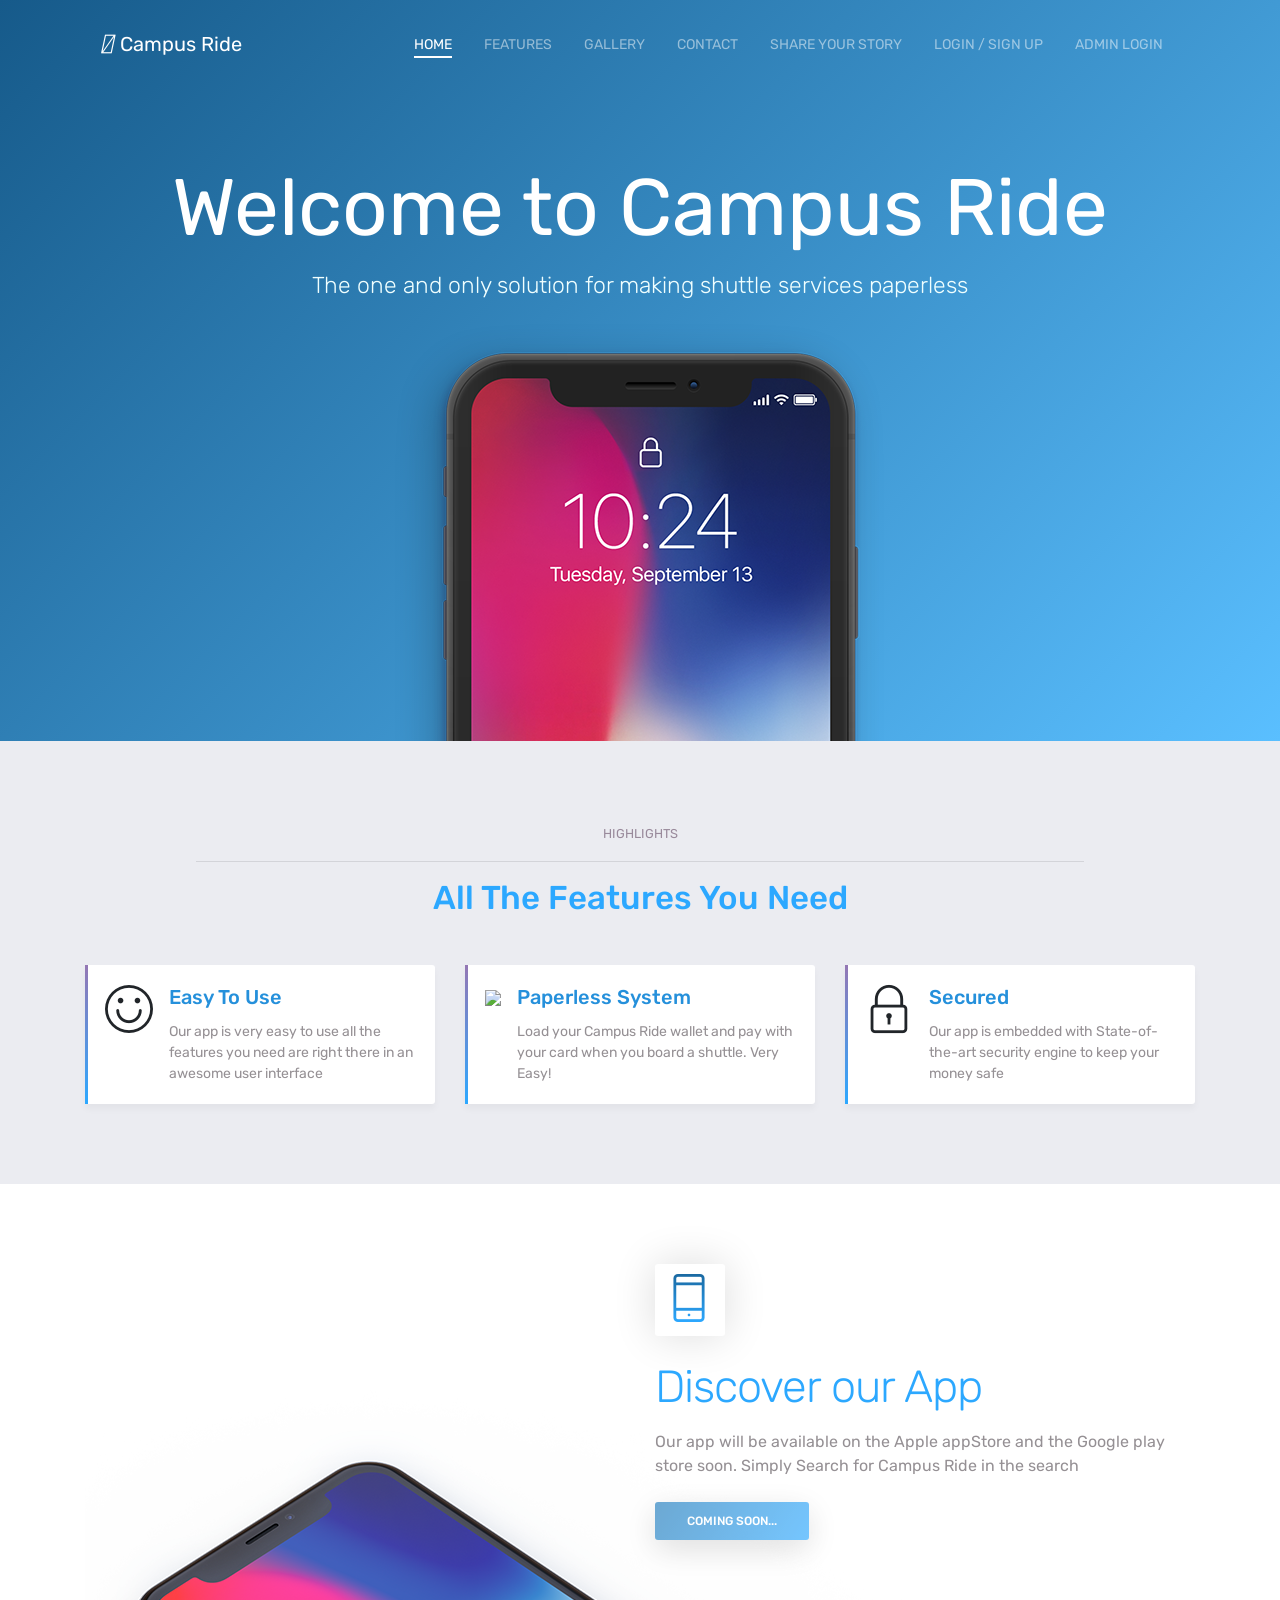
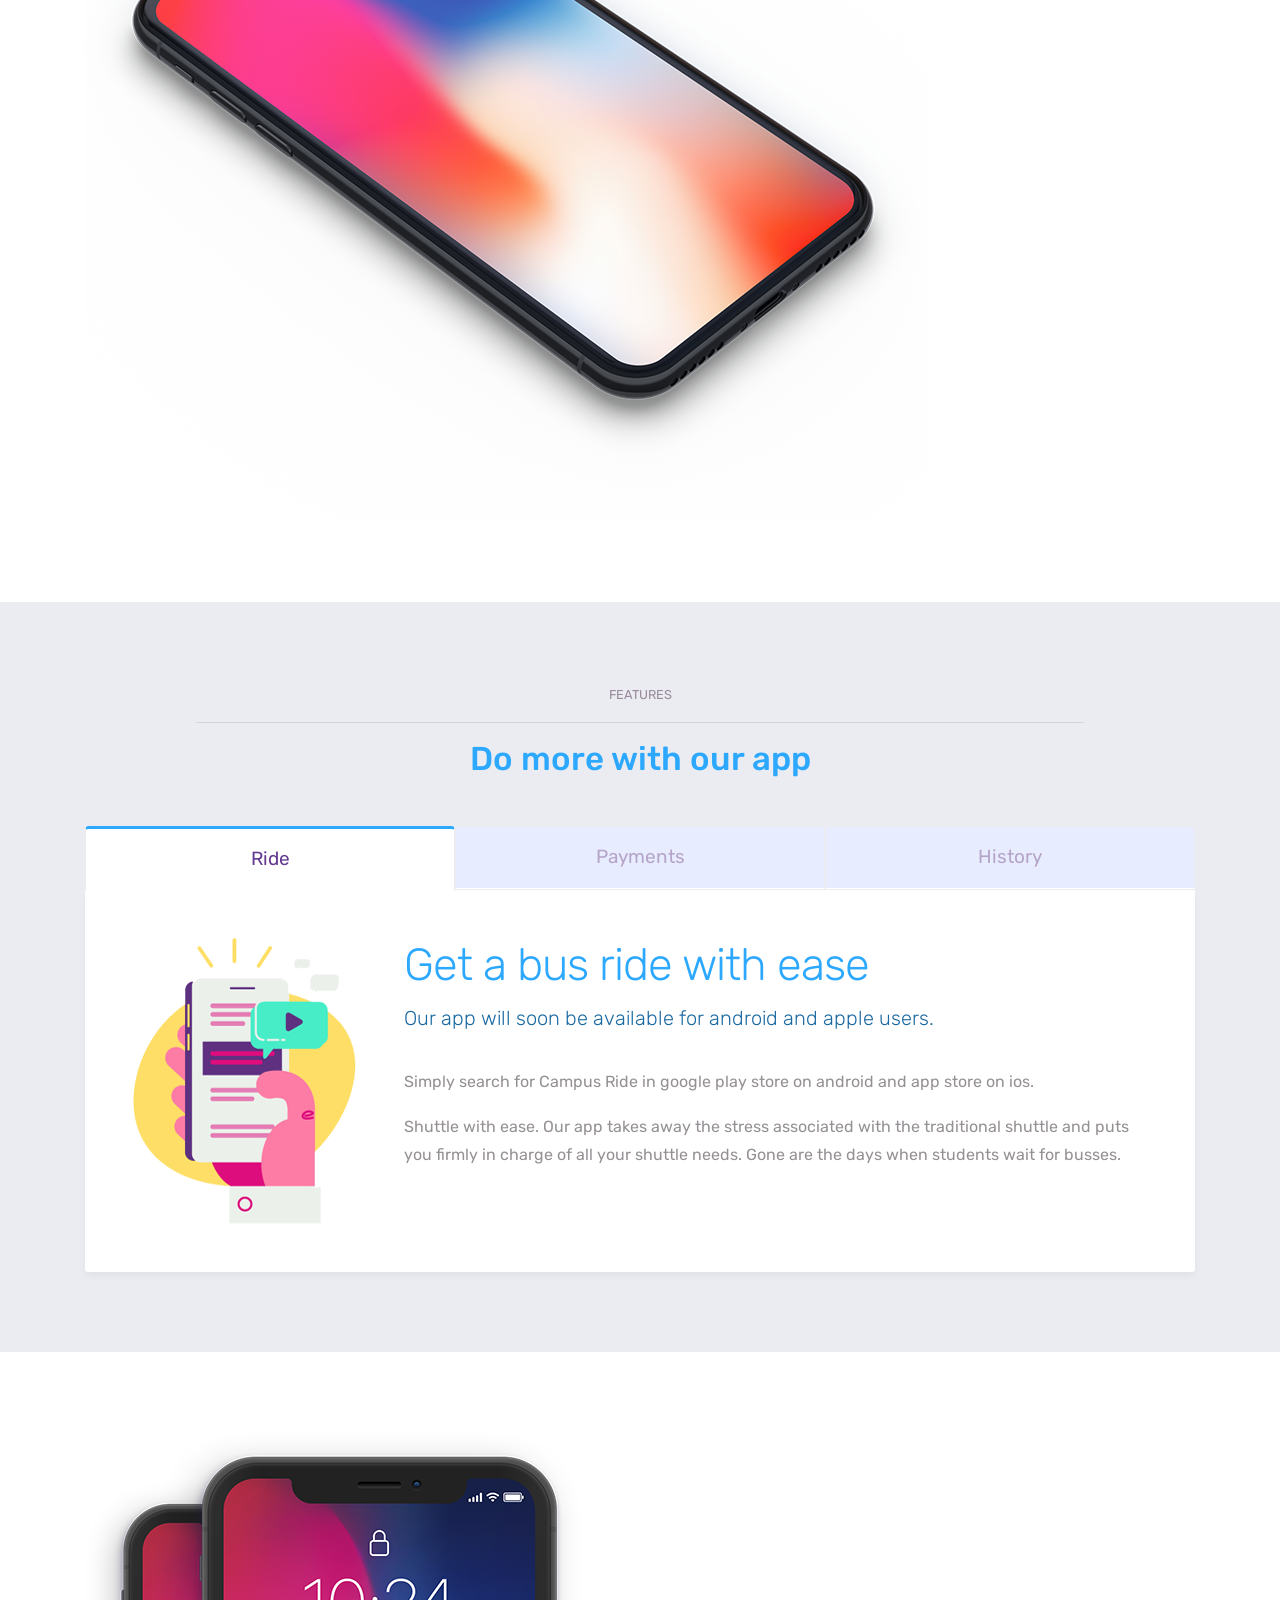
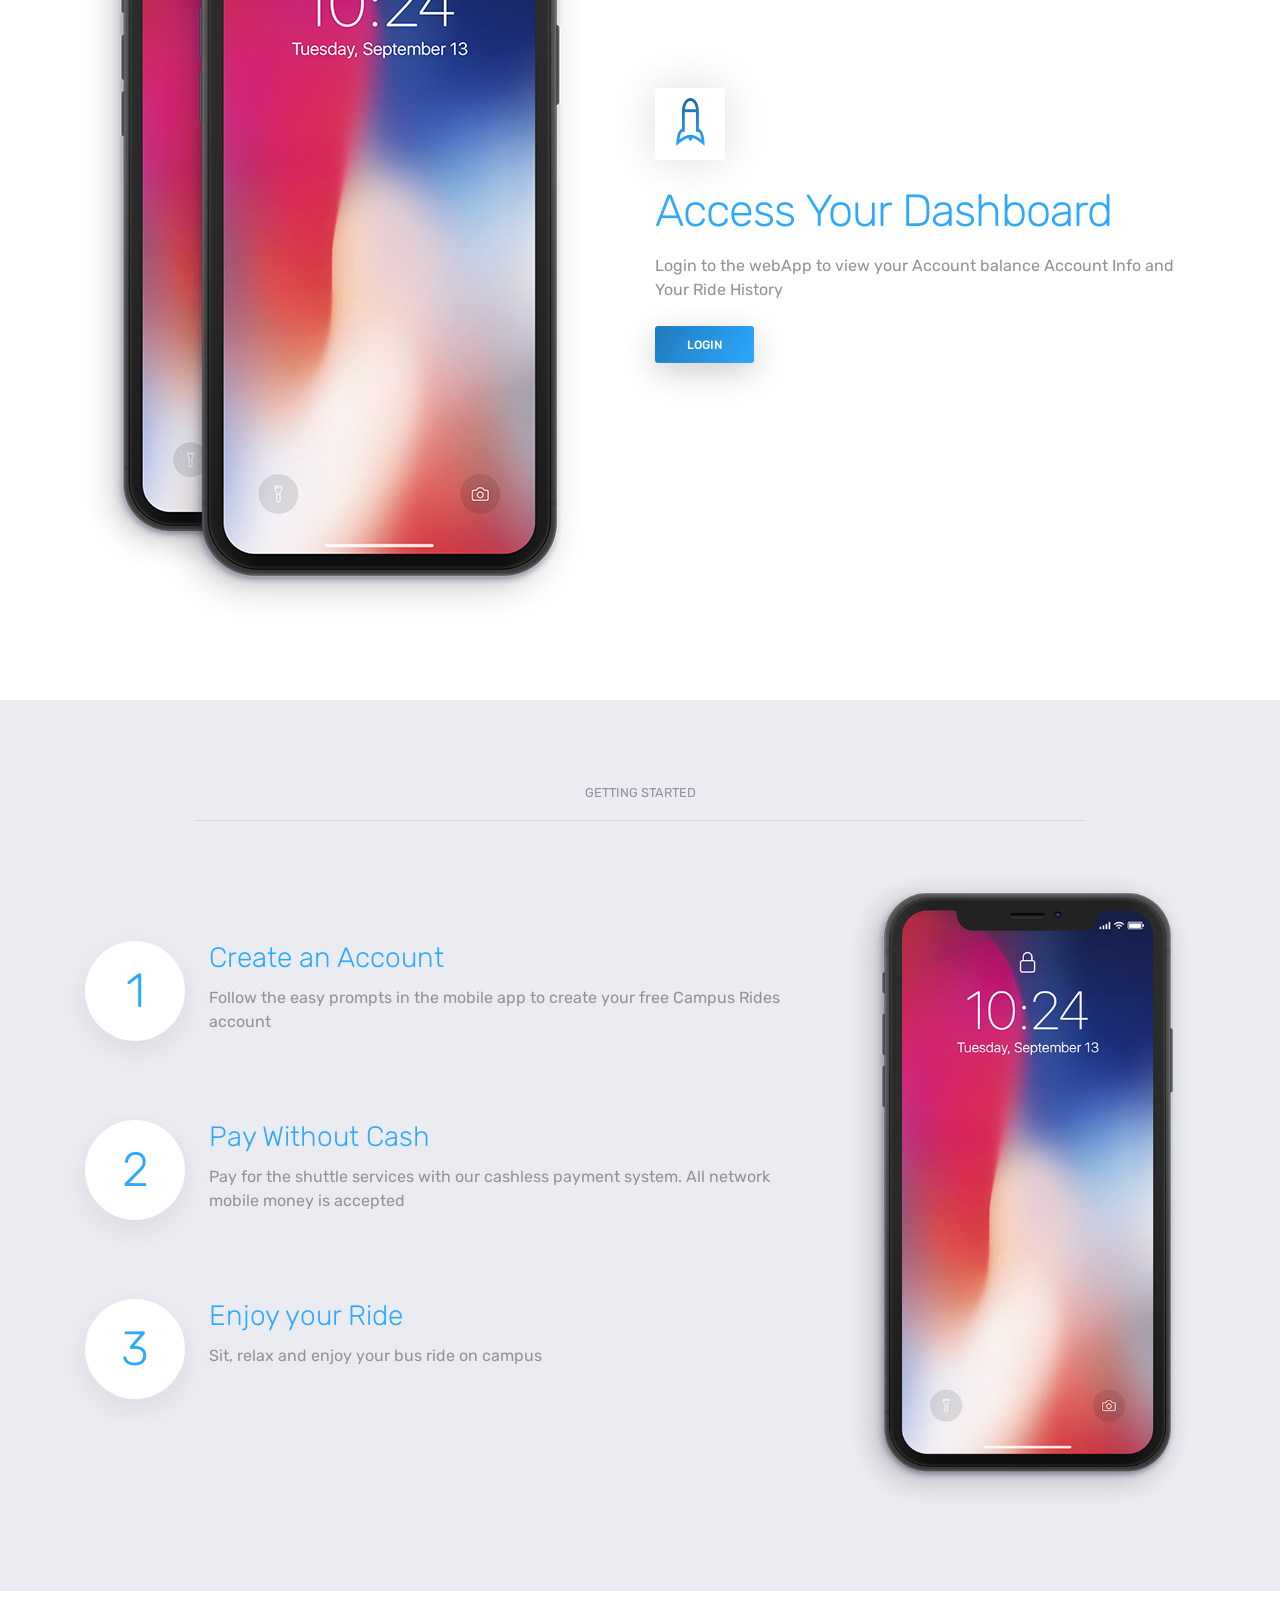
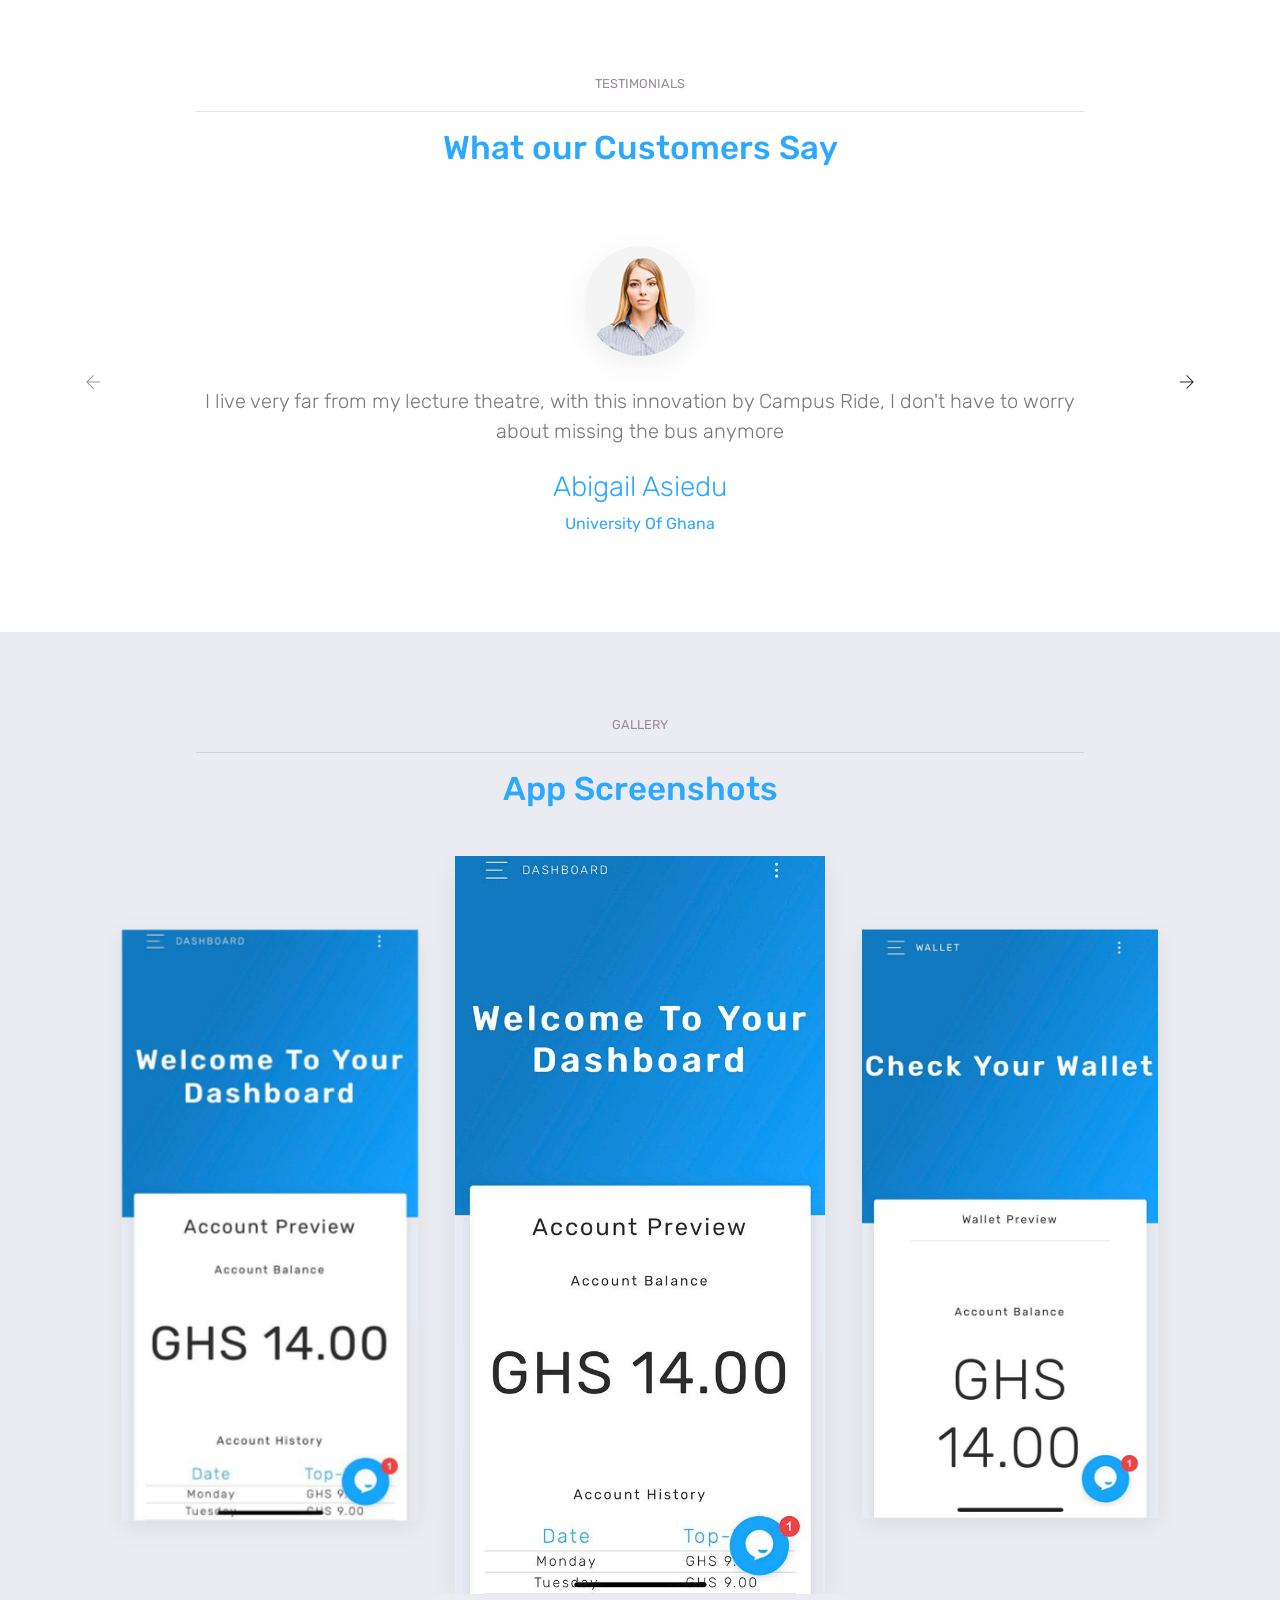
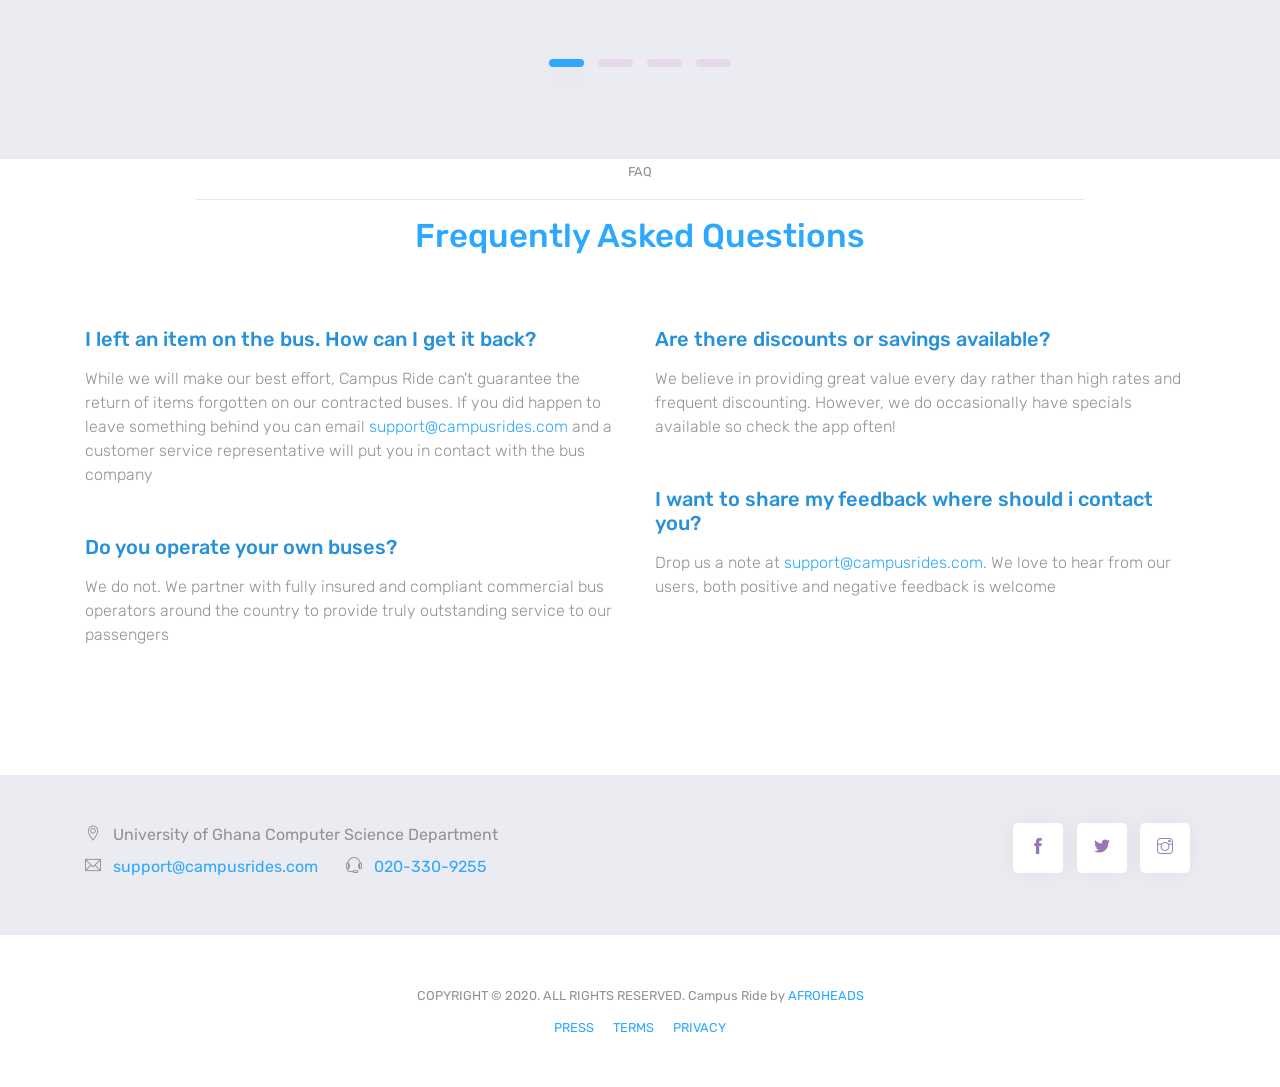
==== index.html @ 0314e2bb "update" ====
<!doctype html>
<html lang="en">


<head>
    <title>Campus Ride</title>
    <!-- Required meta tags -->
    <meta charset="utf-8">
    <meta name="viewport" content="width=device-width, initial-scale=1, shrink-to-fit=no">
    <meta name="description" content="Campus Ride - Cashless Shuttle Service">


    <!-- Font -->
    <link rel="dns-prefetch" href="//fonts.googleapis.com">
    <link href="https://fonts.googleapis.com/css?family=Rubik:300,400,500" rel="stylesheet">

    <!-- Bootstrap CSS -->
    <link rel="stylesheet" href="css/bootstrap.min.css">
    <!-- Themify Icons -->
    <link rel="stylesheet" href="css/themify-icons.css">
    <!-- Owl carousel -->
    <link rel="stylesheet" href="css/owl.carousel.min.css">
    <!-- Main css -->
    <link href="css/style.css" rel="stylesheet">
    <!-- Fontawesome CSS -->
    <link rel="stylesheet" type="text/css" href="https://maxcdn.bootstrapcdn.com/font-awesome/4.4.0/css/font-awesome.min.css">
    <!--Start of Tawk.to Script-->
    <script type="text/javascript">
        var Tawk_API = Tawk_API || {},
            Tawk_LoadStart = new Date();
        (function() {
            var s1 = document.createElement("script"),
                s0 = document.getElementsByTagName("script")[0];
            s1.async = true;
            s1.src = 'https://embed.tawk.to/5e60b1c68d24fc226585e42d/default';
            s1.charset = 'UTF-8';
            s1.setAttribute('crossorigin', '*');
            s0.parentNode.insertBefore(s1, s0);
        })();
    </script>
    <!--End of Tawk.to Script-->
</head>

<body data-spy="scroll" data-target="#navbar" data-offset="30">

    <!-- Nav Menu -->

    <div class="nav-menu fixed-top">
        <div class="container">
            <div class="row">
                <div class="col-md-12">
                    <nav class="navbar navbar-dark navbar-expand-lg">
                        <a class="navbar-brand" href="index.html"><i class="fas fa-bus"></i> Campus Ride</a> <button class="navbar-toggler" type="button" data-toggle="collapse" data-target="#navbar" aria-controls="navbar" aria-expanded="false" aria-label="Toggle navigation"> <span class="navbar-toggler-icon"></span> </button>
                        <div class="collapse navbar-collapse" id="navbar">
                            <ul class="navbar-nav ml-auto">
                                <li class="nav-item"> <a class="nav-link active" href="#home">HOME <span class="sr-only">(current)</span></a> </li>
                                <li class="nav-item"> <a class="nav-link" href="#features">FEATURES</a> </li>
                                <li class="nav-item"> <a class="nav-link" href="#gallery">GALLERY</a> </li>
                                <li class="nav-item"> <a class="nav-link" href="#contact">CONTACT</a> </li>
                                <li class="nav-item"> <a class="nav-link" href="#contact">SHARE YOUR STORY</a> </li>
                                <li class="nav-item"> <a class="nav-link" href="./login form/user register.html">LOGIN / SIGN UP</a> </li>
                                <li class="nav-item"> <a class="nav-link" href="./login form/Login.html">ADMIN LOGIN</a> </li>


                            </ul>
                        </div>
                    </nav>
                </div>
            </div>
        </div>
    </div>


    <header class="bg-gradient" id="home">
        <div class="container mt-5" id="newcolor">
            <div style=" margin: auto; font-size: 80px; color: white;"> Welcome to Campus Ride </div>
            <p class="tagline" style="color: azure;">The one and only solution for making shuttle services paperless</p>
        </div>
        <div class="img-holder mt-3"><img src="images/iphonex.png" alt="phone" class="img-fluid" style="border: 0; "></div>
    </header>

    <div class="section light-bg" id="features">


        <div class="container">

            <div class="section-title">
                <small>HIGHLIGHTS</small>
                <hr style="width: 80%;">
                <h3>All The Features You Need</h3>
            </div>


            <div class="row">
                <div class="col-12 col-lg-4">
                    <div class="card features">
                        <div class="card-body">
                            <div class="media">
                                <span class="ti-face-smile  ti-3x mr-3"></span>
                                <div class="media-body">
                                    <h4 class="card-title">Easy To Use</h4>
                                    <p class="card-text">Our app is very easy to use all the features you need are right there in an awesome user interface </p>
                                </div>
                            </div>
                        </div>
                    </div>
                </div>
                <div class="col-12 col-lg-4">
                    <div class="card features">
                        <div class="card-body">
                            <div class="media">
                                <span class=" mr-3"><img src="https://img.icons8.com/cotton/64/000000/mobile-payment--v3.png"></span>
                                <div class="media-body">
                                    <h4 class="card-title">Paperless System</h4>
                                    <p class="card-text">Load your Campus Ride wallet and pay with your card when you board a shuttle. Very Easy!</p>
                                </div>
                            </div>
                        </div>
                    </div>
                </div>
                <div class="col-12 col-lg-4">
                    <div class="card features">
                        <div class="card-body">
                            <div class="media">
                                <span class="ti-lock  ti-3x mr-3"></span>
                                <div class="media-body">
                                    <h4 class="card-title">Secured</h4>
                                    <p class="card-text"> Our app is embedded with State-of-the-art security engine to keep your money safe </p>
                                </div>
                            </div>
                        </div>
                    </div>
                </div>
            </div>

        </div>



    </div>
    <!-- // end .section -->
    <div class="section">

        <div class="container">
            <div class="row">
                <div class="col-lg-6 offset-lg-6">
                    <div class="box-icon"><span class="ti-mobile gradient-fill ti-3x"></span></div>
                    <h2>Discover our App</h2>
                    <p class="mb-4"> Our app will be available on the Apple appStore and the Google play store soon. Simply Search for Campus Ride in the search</p>
                    <a href="#discover" class="btn btn-primary disabled">Coming Soon...</a>
                </div>
            </div>
            <div class="perspective-phone">
                <img src="images/perspective.png" alt="perspective phone" class="img-fluid">
            </div>
        </div>

    </div>
    <!-- // end .section -->


    <div class="section light-bg">
        <div class="container">
            <div class="section-title">
                <small>FEATURES</small>
                <hr style="width: 80%;">
                <h3>Do more with our app</h3>
            </div>

            <ul class="nav nav-tabs nav-justified" role="tablist">
                <li class="nav-item">
                    <a class="nav-link active" data-toggle="tab" href="#bus_rides">Ride</a>
                </li>
                <li class="nav-item">
                    <a class="nav-link" data-toggle="tab" href="#payments">Payments</a>
                </li>
                <li class="nav-item">
                    <a class="nav-link" data-toggle="tab" href="#history">History</a>
                </li>
            </ul>
            <div class="tab-content">
                <div class="tab-pane fade show active" id="bus_rides">
                    <div class="d-flex flex-column flex-lg-row">
                        <img src="images/graphic.png" alt="graphic" class="img-fluid rounded align-self-start mr-lg-5 mb-5 mb-lg-0">
                        <div>

                            <h2>Get a bus ride with ease</h2>
                            <p class="lead">Our app will soon be available for android and apple users. </p>
                            <p>Simply search for Campus Ride in google play store on android and app store on ios.
                            </p>
                            <p> Shuttle with ease. Our app takes away the stress associated with the traditional shuttle and puts you firmly in charge of all your shuttle needs. 
							Gone are the days when students wait for busses. 
                            </p>
                        </div>
                    </div>
                </div>
                <div class="tab-pane fade" id="payments">
                    <div class="d-flex flex-column flex-lg-row">
                        <div>
                            <h2>Mobile money is accepted from all networks</h2>
                            <p class="lead"> You can pay for rides with our wallets feature. </p>
                            <p> Open your <a href="https://console45.github.io/wallet.html" target="_blank" class="text-info">wallet</a> now.
                            </p>
                        </div>
                        <img src="images/index2.jfif" alt="graphic" class="img-fluid rounded align-self-start mr-lg-5 mb-5 mb-lg-0">
                    </div>
                </div>
                <div class="tab-pane fade" id="history">
                    <div class="d-flex flex-column flex-lg-row">
                        <img src="images/graphic.png" alt="graphic" class="img-fluid rounded align-self-start mr-lg-5 mb-5 mb-lg-0">
                        <div>
                            <h2>Get to know your ride history</h2>
                            <p class="lead">Every ride counts, all your rides with us are available from day one till date . </p>
                            <p> Get to know your <a href="https://console45.github.io/index.html" target="_blank">ride history</a>.
                            </p>
                        </div>
                    </div>
                </div>
            </div>


        </div>
    </div>
    <!-- // end .section -->

    <div class="section">

        <div class="container">
            <div class="row">
                <div class="col-md-6">
                    <img src="images/dualphone.png" alt="dual phone" class="img-fluid">
                </div>
                <div class="col-md-6 d-flex align-items-center">
                    <div>
                        <div class="box-icon"><span class="ti-rocket gradient-fill ti-3x"></span></div>
                        <h2>Access Your Dashboard</h2>
                        <p class="mb-4">Login to the webApp to view your Account balance Account Info and Your Ride History</p>
                        <a href="./login form/user login.html" class="btn btn-primary">Login</a></div>
                </div>
            </div>

        </div>

    </div>
    <!-- // end .section -->


    <div class="section light-bg">

        <div class="container">
            <div class="section-title">
                <small>GETTING STARTED</small>
                <hr style="width: 80%;">
            </div>

            <div class="row">
                <div class="col-md-8 d-flex align-items-center">
                    <ul class="list-unstyled ui-steps">
                        <li class="media">
                            <div class="circle-icon mr-4">1</div>
                            <div class="media-body">
                                <h5>Create an Account</h5>
                                <p>Follow the easy prompts in the mobile app to create your free Campus Rides account </p>
                            </div>
                        </li>
                        <li class="media my-4">
                            <div class="circle-icon mr-4">2</div>
                            <div class="media-body">
                                <h5>Pay Without Cash</h5>
                                <p>Pay for the shuttle services with our cashless payment system. All network mobile money is accepted</p>
                            </div>
                        </li>
                        <li class="media">
                            <div class="circle-icon mr-4">3</div>
                            <div class="media-body">
                                <h5>Enjoy your Ride</h5>
                                <p>Sit, relax and enjoy your bus ride on campus </p>
                            </div>
                        </li>
                    </ul>
                </div>
                <div class="col-md-4">
                    <img src="images/iphonex.png" alt="iphone" class="img-fluid">
                </div>

            </div>

        </div>

    </div>
    <!-- // end .section -->


    <div class="section">
        <div class="container">
            <div class="section-title">
                <small>TESTIMONIALS</small>
                <hr style="width: 80%;">
                <h3>What our Customers Say</h3>
            </div>

            <div class="testimonials owl-carousel">
                <div class="testimonials-single">
                    <img src="images/client.png" alt="client" class="client-img">
                    <blockquote class="blockquote"> 
						I live very far from my lecture theatre, with this innovation by Campus Ride, 
						I don't have to worry about missing the bus anymore 
			
					</blockquote>
                    <h5 class="mt-4 mb-2">Abigail Asiedu</h5>
                    <p class="text-primary">University Of Ghana</p>
                </div>
                <div class="testimonials-single">
                    <img src="images/client.png" alt="client" class="client-img">
                    <blockquote class="blockquote">
						Hurray!!! Good bye to waiting for busses.
					</blockquote>
                    <h5 class="mt-4 mb-2">Michael Eghan</h5>
                    <p class="text-primary">University Of Cape Coast</p>
                </div>
                <div class="testimonials-single">
                    <img src="images/client.png" alt="client" class="client-img">
                    <blockquote class="blockquote">
						Thanks to Campus Ride credit feature, I don't have to worry about not having enough money for buss rides.
					</blockquote>
                    <h5 class="mt-4 mb-2">Geoffery Debrah Darko</h5>
                    <p class="text-primary">Accra Central University</p>
                </div>
            </div>

        </div>

    </div>
    <!-- // end .section -->


    <div class="section light-bg" id="gallery">
        <div class="container">
            <div class="section-title">
                <small>GALLERY</small>
                <hr style="width: 80%;">
                <h3>App Screenshots</h3>
            </div>

            <div class="img-gallery owl-carousel owl-theme" id="gallery">
                <img src="images/Phone2.jpg" alt="image">
                <img src="images/Phone3.jpg" alt="image">
                <img src="images/Phone1.jpg" alt="image">
                <img src="images/Phone2.jpg" alt="image">
            </div>

        </div>

    </div>
    <!-- // end .section -->


    </div>

    </div>
    <!-- // end .section -->


    <div class="section pt-0">
        <div class="container">
            <div class="section-title">
                <small>FAQ</small>
                <hr style="width: 80%;">
                <h3>Frequently Asked Questions</h3>
            </div>

            <div class="row pt-4">
                <div class="col-md-6">
                    <h4 class="mb-3">I left an item on the bus. How can I get it back?</h4>
                    <p class="light-font mb-5"> While we will make our best effort, Campus Ride can't guarantee the return of items forgotten on our contracted buses. If you did happen to leave something behind you can email <a href="support@campusrides.com">support@campusrides.com</a>                        and a customer service representative will put you in contact with the bus company</p>
                    <h4 class="mb-3">Do you operate your own buses?</h4>
                    <p class="light-font mb-5"> We do not. We partner with fully insured and compliant commercial bus operators around the country to provide truly outstanding service to our passengers</p>

                </div>
                <div class="col-md-6">
                    <h4 class="mb-3">Are there discounts or savings available?</h4>
                    <p class="light-font mb-5">We believe in providing great value every day rather than high rates and frequent discounting. However, we do occasionally have specials available so check the app often! </p>
                    <h4 class="mb-3">I want to share my feedback where should i contact you?</h4>
                    <p class="light-font mb-5">Drop us a note at <a href="support@campusrides.com">support@campusrides.com</a>. We love to hear from our users, both positive and negative feedback is welcome </p>

                </div>
            </div>
        </div>

    </div>
    <!-- // end .section -->



    <div class="section bg-gradient" style="display: none;">
        <div class="container" id="discover">
            <div class="call-to-action">

                <div class="box-icon"><span class="ti-mobile gradient-fill ti-3x"></span></div>
                <h2>Download Anywhere</h2>
                <p class="tagline">Available for all major mobile platforms. </p>
                <div class="my-4">

                    <a href="https://www.apple.com/ios/app-store/" class="btn btn-light"><img src="images/appleicon.png" alt="icon"> App Store</a>
                    <a href="https://play.google.com/store/apps?hl=en" class="btn btn-light"><img src="images/playicon.png" alt="icon"> Google play</a>
                </div>
                <p class="text-primary"><small><i>*Works on iOS 10.0.5+, Android Kitkat and above. </i></small></p>
            </div>
        </div>

    </div>
    <!-- // end .section -->

    <div class="light-bg py-5" id="contact">
        <div class="container">
            <div class="row">
                <div class="col-lg-6 text-center text-lg-left">
                    <p class="mb-2"> <span class="ti-location-pin mr-2"></span> University of Ghana Computer Science Department</p>
                    <div class=" d-block d-sm-inline-block">
                        <p class="mb-2">
                            <span class="ti-email mr-2"></span> <a class="mr-4" href="mailto:support@campusrides.com">support@campusrides.com</a>
                        </p>
                    </div>
                    <div class="d-block d-sm-inline-block">
                        <p class="mb-0">
                            <span class="ti-headphone-alt mr-2"></span> <a href="tel:0203309255">020-330-9255</a>
                        </p>
                    </div>

                </div>
                <div class="col-lg-6">
                    <div class="social-icons">
                        <a href="#"><span class="ti-facebook"></span></a>
                        <a href="#"><span class="ti-twitter-alt"></span></a>
                        <a href="#"><span class="ti-instagram"></span></a>
                    </div>
                </div>
            </div>

        </div>

    </div>
    <!-- // end .section -->
    <footer class="my-5 text-center">

        <p class="mb-2"><small>COPYRIGHT © 2020. ALL RIGHTS RESERVED. Campus Ride by <a href="https://colorlib.com">AFROHEADS</a></small></p>

        <small>
            <a href="#" class="m-2">PRESS</a>
            <a href="#" class="m-2">TERMS</a>
            <a href="#" class="m-2">PRIVACY</a>
        </small>
    </footer>

    <!-- jQuery and Bootstrap -->
    <script src="js/jquery-3.2.1.min.js"></script>
    <script src="js/bootstrap.bundle.min.js"></script>
    <!-- Plugins JS -->
    <script src="js/owl.carousel.min.js"></script>
    <!-- Custom JS -->
    <script src="js/script.js"></script>
    <script src="https://kit.fontawesome.com/1911436ffb.js" crossorigin="anonymous"></script>


</body>

</html>
---- css/style.css ----
@charset "UTF-8";

/*

Style   : MobApp CSS
Version : 1.0
Author  : Surjith S M
URI     : https://surjithctly.in/

Copyright © All rights Reserved 

*/


/*------------------------
[TABLE OF CONTENTS]
    
1. GLOBAL STYLES
2. NAVBAR
3. HERO
4. TABS
5. TESTIMONIALS
6. IMAGE GALLERY
7. PRICING
8. CALL TO ACTION
9. FOOTER

------------------------*/


/* GLOBAL
----------------------*/

body {
    font-family: 'Rubik', sans-serif;
    position: relative;
}

a {
    color: #2CA8FF;
}

a:hover,
a:focus {
    color: #9477b4;
}

h1 {
    font-size: 60px;
    font-weight: 300;
    letter-spacing: -1px;
    margin-bottom: 1.5rem;
}

h2 {
    font-size: 45px;
    font-weight: 300;
    color: #2CA8FF;
    letter-spacing: -1px;
    margin-bottom: 1rem;
}

h3 {
    color: #2CA8FF;
    font-size: 33px;
    font-weight: 500;
}

h4 {
    font-size: 20px;
    font-weight: 500;
    color: #2590DB;
}

h5 {
    font-size: 28px;
    font-weight: 300;
    color: #2CA8FF;
    margin-bottom: 0.7rem;
}

p {
    color: #959094;
}

p.lead {
    color: #1A69A1;
    margin-bottom: 2rem;
}

.text-primary {
    color: #2CA8FF !important;
}

.light-font {
    font-weight: 300;
}

.btn {
    font-size: 12px;
    font-weight: 400;
    text-transform: uppercase;
    padding: 0.375rem 1.35rem;
    transition: all 0.3s ease;
}

.btn-outline-light:hover {
    color: #d6619c;
}

.btn-primary {
    border-radius: 3px;
    background-image: -moz-linear-gradient( 122deg, #1F7BBC 0%, #2CA8FF 100%);
    background-image: -webkit-linear-gradient( 122deg, #1F7BBC 0%, #2CA8FF 100%);
    background-image: -ms-linear-gradient( 122deg, #1F7BBC 0%, #2CA8FF 100%);
    background-image: linear-gradient( 122deg, #1F7BBC 0%, #2CA8FF 100%);
    box-shadow: 0px 9px 32px 0px rgba(0, 0, 0, 0.2);
    font-weight: 500;
    padding: 0.6rem 2rem;
    border: 0;
}

.btn-primary:hover,
.btn-primary:focus,
.btn-primary:active,
.btn-primary:not([disabled]):not(.disabled).active,
.btn-primary:not([disabled]):not(.disabled):active,
.show>.btn-primary.dropdown-toggle {
    background-image: linear-gradient( 122deg, #2CA8FF 0%, #1F7BBC 100%);
    box-shadow: 0px 9px 32px 0px rgba(0, 0, 0, 0.3);
    color: #FFF;
}

.btn-light {
    border-radius: 3px;
    background: #FFF;
    box-shadow: 0px 9px 32px 0px rgba(0, 0, 0, 0.26);
    font-size: 14px;
    font-weight: 500;
    color: #1A69A1;
    margin: 0.5rem;
    padding: 0.7rem 1.6rem;
    line-height: 1.8;
}

.btn-group-lg>.btn,
.btn-lg {
    padding: 0.8rem 1rem;
    font-size: 15px;
}

.light-bg {
    background-color: #EBECF1;
}

.section {
    padding: 80px 0;
}

.section-title {
    text-align: center;
    margin-bottom: 3rem;
}

.section-title small {
    color: #998a9b;
}

@media (max-width:767px) {
    h1 {
        font-size: 40px;
    }
    h2 {
        font-size: 30px;
    }
}


/* NAVBAR
----------------------*/

.nav-menu {
    padding: 1rem 0;
    transition: all 0.3s ease;
}

.nav-menu.is-scrolling,
.nav-menu.menu-is-open {
    background-color: #2CA8FF;
    background-image: -moz-linear-gradient( 135deg, #165A8A 0%, #5ABFFF 100%);
    background-image: -webkit-linear-gradient( 135deg, #165A8A 0%, #5ABFFF 100%);
    background-image: -ms-linear-gradient( 135deg, #165A8A 0%, #5ABFFF 100%);
    background-image: linear-gradient( 135deg, #165A8A 0%, #5ABFFF 100%);
    -webkit-box-shadow: 0px 5px 23px 0px rgba(0, 0, 0, 0.1);
    -moz-box-shadow: 0px 5px 23px 0px rgba(0, 0, 0, 0.1);
    box-shadow: 0px 5px 23px 0px rgba(0, 0, 0, 0.1);
}

.nav-menu.is-scrolling {
    padding: 0;
}

.navbar-nav .nav-link {
    position: relative;
}

@media (min-width: 992px) {
    .navbar-expand-lg .navbar-nav .nav-link {
        padding-right: 1rem;
        padding-left: 1rem;
        font-size: 14px;
    }
    .navbar-nav>.nav-item>.nav-link.active:after {
        content: "";
        border-bottom: 2px solid #fff;
        left: 1rem;
        right: 1rem;
        bottom: 5px;
        height: 1px;
        position: absolute;
    }
}

@media (max-width:991px) {
    .navbar-nav.is-scrolling {
        padding-bottom: 1rem;
    }
    .navbar-nav .nav-item {
        text-align: center;
    }
}


/* HERO
----------------------*/

header {
    padding: 100px 0 0;
    text-align: center;
    color: #FFF;
}

.bg-gradient {
    background-image: -moz-linear-gradient( 135deg, #165A8A 0%, #5ABFFF 100%);
    background-image: -webkit-linear-gradient( 135deg, #165A8A 0%, #5ABFFF 100%);
    background-image: -ms-linear-gradient( 135deg, #165A8A 0%, #5ABFFF 100%);
    background-image: linear-gradient( 135deg, #165A8A 0%, #5ABFFF 100%);
}

.tagline {
    font-size: 23px;
    font-weight: 300;
    color: #1F7BBC;
    max-width: 800px;
    margin: 0 auto;
}

.img-holder {
    height: 0;
    padding-bottom: 33%;
    overflow: hidden;
}

@media (max-width:1200px) {
    .img-holder {
        padding-bottom: 50%;
    }
}

@media (max-width:767px) {
    .tagline {
        font-size: 17px;
    }
    .img-holder {
        padding-bottom: 100%;
    }
}


/* FEATURES
----------------------*/

.gradient-fill:before {
    color: #1F7BBC;
    background: -moz-linear-gradient(top, #1A69A1 0%, #2CA8FF 100%);
    background: -webkit-linear-gradient(top, #1A69A1 0%, #2CA8FF 100%);
    background: linear-gradient(to bottom, #1A69A1 0%, #2CA8FF 100%);
    -webkit-background-clip: text;
    background-clip: text;
    -webkit-text-fill-color: transparent;
}

.card.features {
    border: 0;
    border-radius: 3px;
    box-shadow: 0px 5px 7px 0px rgba(0, 0, 0, 0.04);
    transition: all 0.3s ease;
}

@media (max-width:991px) {
    .card.features {
        margin-bottom: 2rem;
    }
    [class^="col-"]:last-child .card.features {
        margin-bottom: 0;
    }
}

.card.features:before {
    content: "";
    position: absolute;
    width: 3px;
    color: #2CA8FF;
    background: -moz-linear-gradient(top, #9477b4 0%, #2CA8FF 100%);
    background: -webkit-linear-gradient(top, #9477b4 0%, #2CA8FF 100%);
    background: linear-gradient(to bottom, #9477b4 0%, #2CA8FF 100%);
    top: 0;
    bottom: 0;
    left: 0;
}

.card-text {
    font-size: 14px;
}

.card.features:hover {
    transform: translateY(-3px);
    -moz-box-shadow: 0px 5px 30px 0px rgba(0, 0, 0, 0.08);
    -webkit-box-shadow: 0px 5px 30px 0px rgba(0, 0, 0, 0.08);
    box-shadow: 0px 5px 30px 0px rgba(0, 0, 0, 0.08);
}

.box-icon {
    box-shadow: 0px 0px 43px 0px rgba(0, 0, 0, 0.14);
    padding: 10px;
    width: 70px;
    border-radius: 3px;
    margin-bottom: 1.5rem;
    background-color: #FFF;
}

.circle-icon {
    box-shadow: 0px 9px 32px 0px rgba(0, 0, 0, 0.07);
    padding: 10px;
    width: 100px;
    height: 100px;
    border-radius: 50%;
    margin-bottom: 1.5rem;
    background-color: #FFF;
    color: #2CA8FF;
    font-size: 48px;
    text-align: center;
    line-height: 80px;
    font-weight: 300;
    transition: all 0.3s ease;
}

@media (max-width:992px) {
    .circle-icon {
        width: 70px;
        height: 70px;
        font-size: 28px;
        line-height: 50px;
    }
}

.ui-steps li:hover .circle-icon {
    background-image: -moz-linear-gradient( 122deg, #9477b4 0%, #2CA8FF 100%);
    background-image: -webkit-linear-gradient( 122deg, #9477b4 0%, #2CA8FF 100%);
    background-image: -ms-linear-gradient( 122deg, #9477b4 0%, #2CA8FF 100%);
    background-image: linear-gradient( 122deg, #9477b4 0%, #2CA8FF 100%);
    box-shadow: 0px 9px 32px 0px rgba(0, 0, 0, 0.09);
    color: #FFF;
}

.ui-steps li {
    padding: 15px 0;
}

.ui-steps li:not(:last-child) {
    border-bottom: 1px solid #f8e3f0;
}

.perspective-phone {
    position: relative;
    z-index: -1;
}

@media (min-width:992px) {
    .perspective-phone {
        margin-top: -150px;
    }
}


/*  TABS
----------------------*/

.tab-content {
    border-bottom-right-radius: 3px;
    border-bottom-left-radius: 3px;
    background-color: #FFF;
    box-shadow: 0px 5px 7px 0px rgba(0, 0, 0, 0.04);
    padding: 3rem;
}

@media (max-width:992px) {
    .tab-content {
        padding: 1.5rem;
    }
}

.tab-content p {
    line-height: 1.8;
}

.tab-content h2 {
    margin-bottom: 0.5rem;
}

.nav-tabs {
    border-bottom: 0;
}

.nav-tabs .nav-item .nav-link,
.nav-tabs .nav-link:focus,
.nav-tabs .nav-link:hover {
    padding: 1rem 1rem;
    border-color: #EBECF1 #EBECF1 #FFF;
    font-size: 19px;
    color: #b5a4c8;
    background: #E7EDFF;
}

.nav-tabs .nav-link.active {
    background: #FFF;
    border-top-width: 3px;
    border-color: #2CA8FF #EBECF1 #FFF;
    color: #633991;
}


/*  TESTIMONIALS
----------------------*/

.owl-carousel .owl-item img.client-img {
    width: 110px;
    margin: 30px auto;
    border-radius: 50%;
    box-shadow: 0px 9px 32px 0px rgba(0, 0, 0, 0.07);
}

.testimonials-single {
    text-align: center;
    max-width: 80%;
    margin: 0 auto;
}

.blockquote {
    color: #7a767a;
    font-weight: 300;
}

.owl-next.disabled,
.owl-prev.disabled {
    opacity: 0.5;
}

.owl-prev,
.owl-next {
    position: absolute;
    top: 50%;
    transform: translateY(-50%);
}

.owl-prev {
    left: 0;
}

.owl-next {
    right: 0;
}

.owl-theme .owl-nav.disabled+.owl-dots {
    margin-top: 60px;
}

.owl-theme .owl-dots .owl-dot span {
    background: #e7d9eb;
    width: 35px;
    height: 8px;
    border-radius: 10px;
    transition: all 0.3s ease-in;
}

.owl-theme .owl-dots .owl-dot:hover span {
    background: #2CA8FF;
}

.owl-theme .owl-dots .owl-dot.active span {
    background: #2CA8FF;
    box-shadow: 0px 9px 32px 0px rgba(0, 0, 0, 0.07);
}


/*  IMAGE GALLERY
----------------------*/

.img-gallery .owl-item {
    box-shadow: 0px 9px 32px 0px rgba(0, 0, 0, 0.07);
    transform: scale(0.8);
    transition: all 0.3s ease-in;
}

.img-gallery .owl-item.center {
    transform: scale(1);
}


/*  FOOTER
----------------------*/

.social-icons {
    text-align: right;
}

.social-icons a {
    background-color: #FFF;
    box-shadow: 0px 0px 21px 0px rgba(0, 0, 0, 0.05);
    width: 50px;
    height: 50px;
    display: inline-block;
    text-align: center;
    line-height: 50px;
    margin: 0 0.3rem;
    border-radius: 5px;
    color: #9477b4;
    transition: all 0.3s ease;
}

.social-icons a:hover {
    text-decoration: none;
    color: #2CA8FF;
}

@media (max-width:991px) {
    .social-icons {
        text-align: center;
        margin-top: 2rem;
    }
}
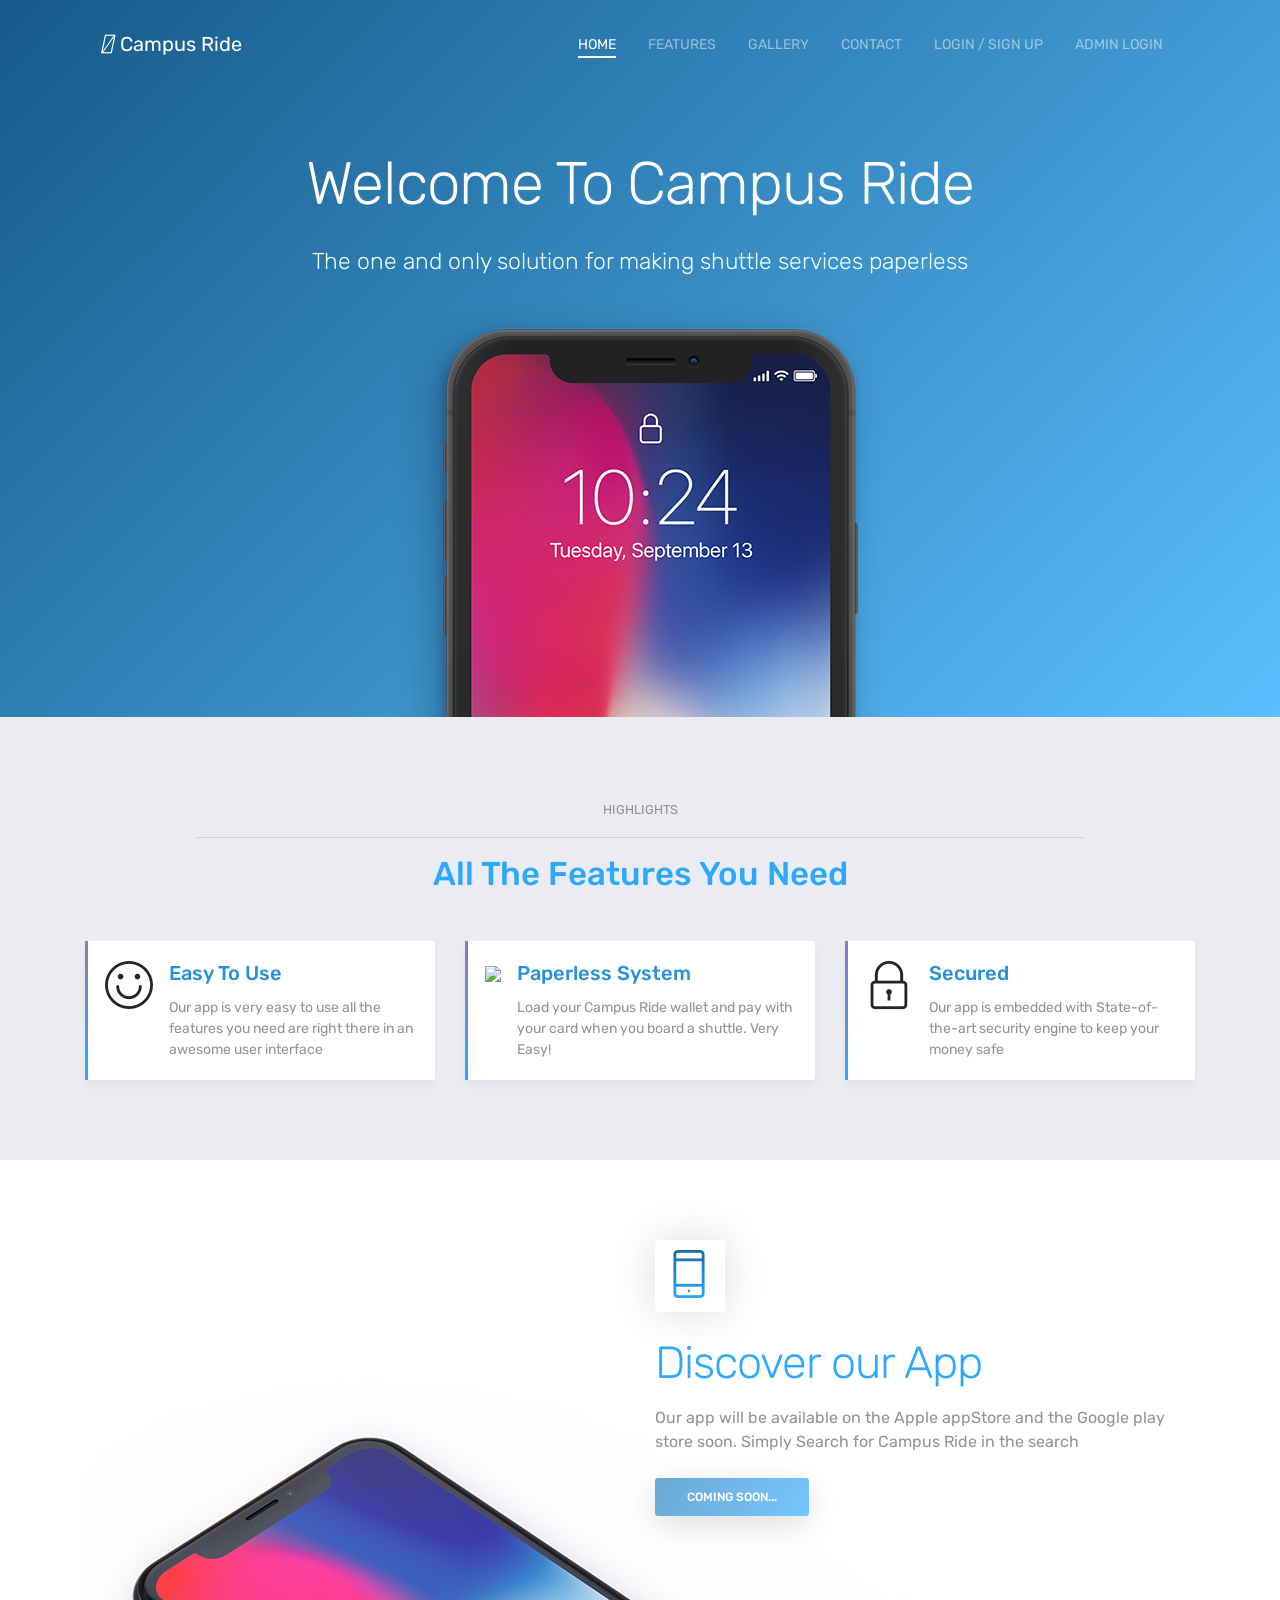
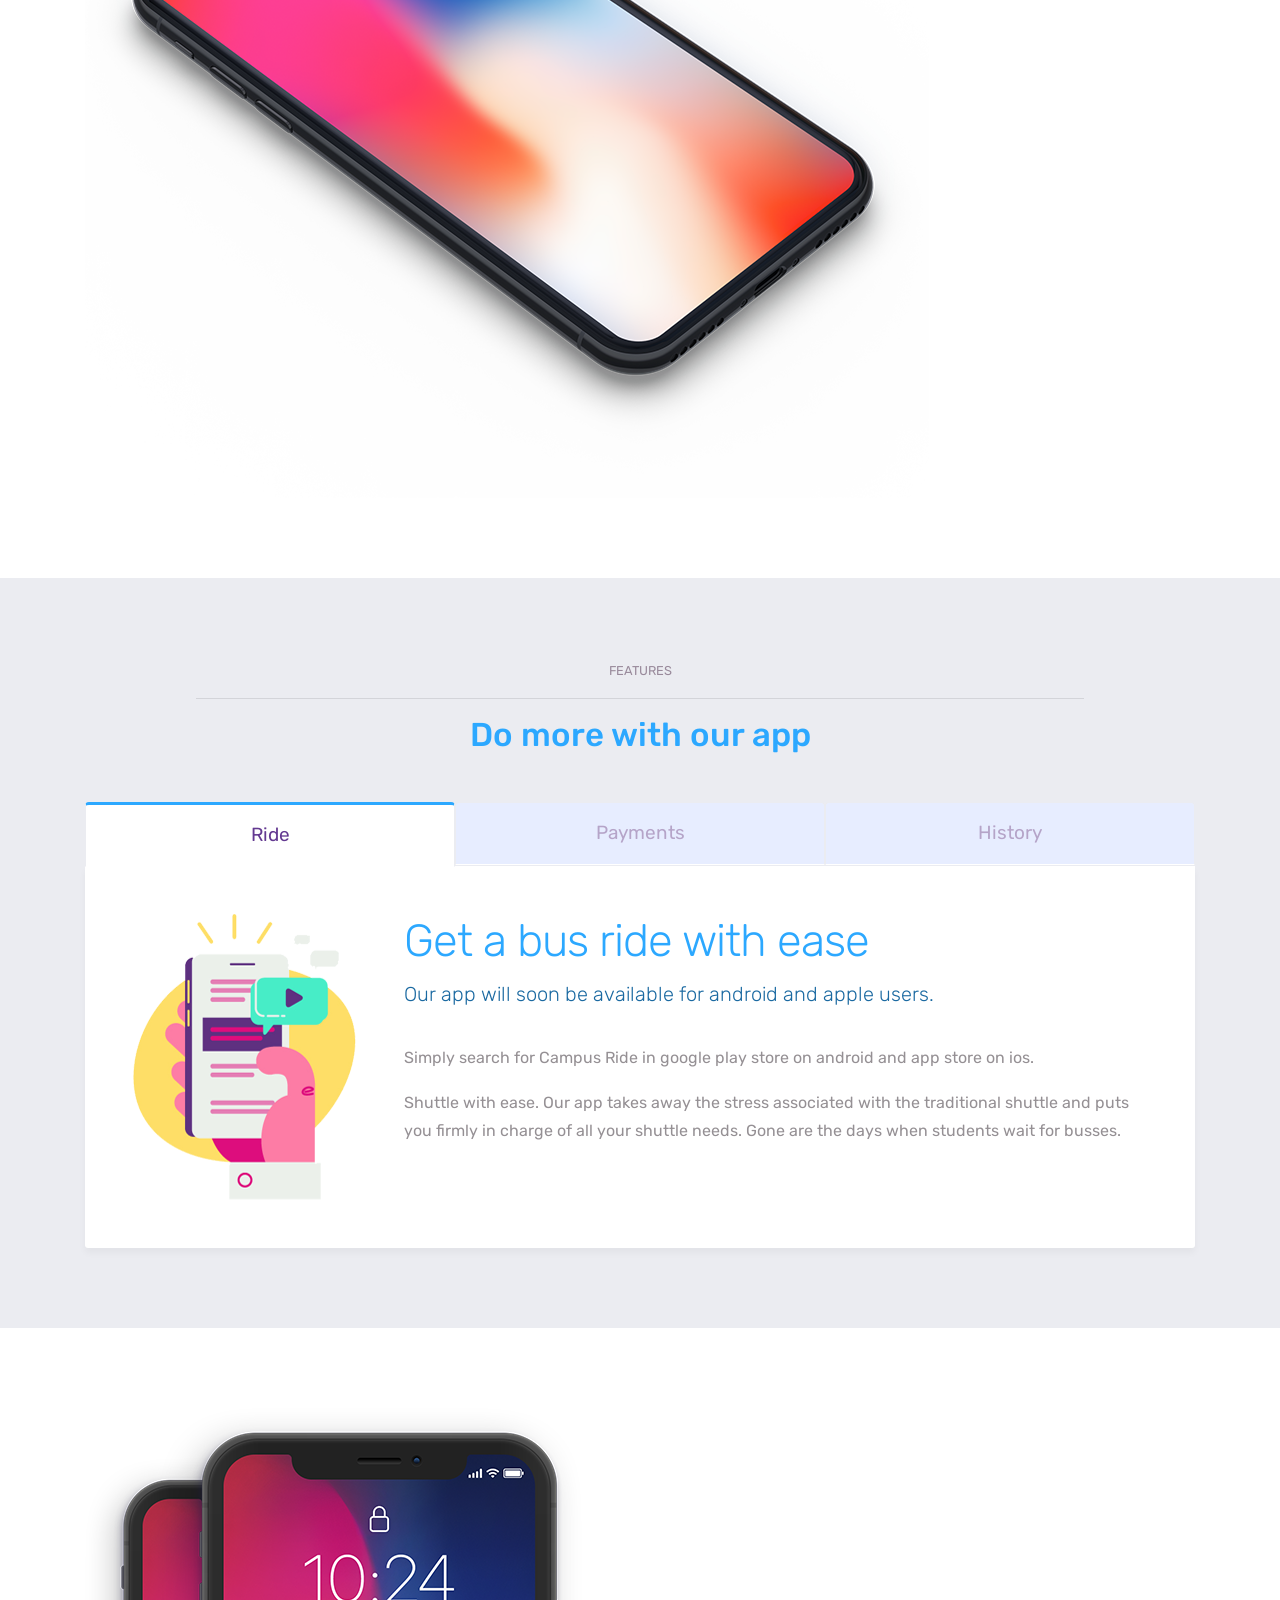
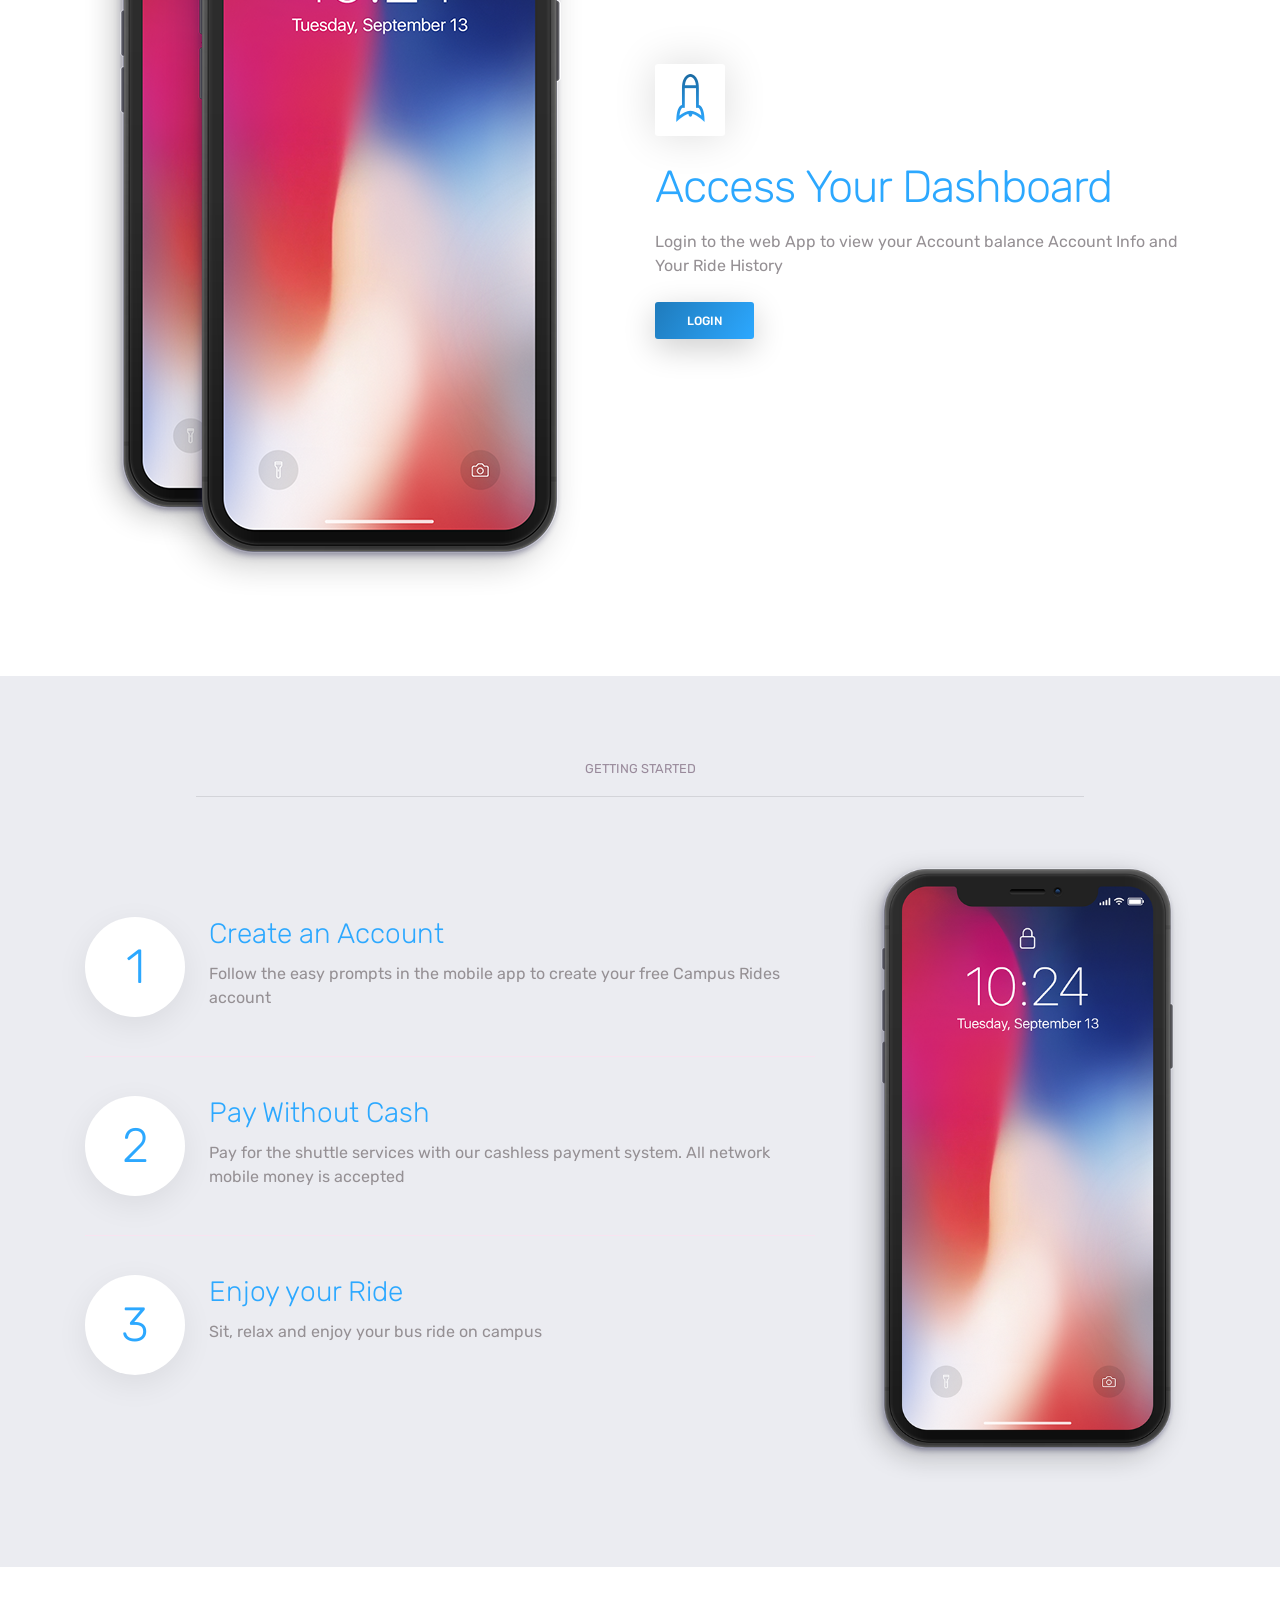
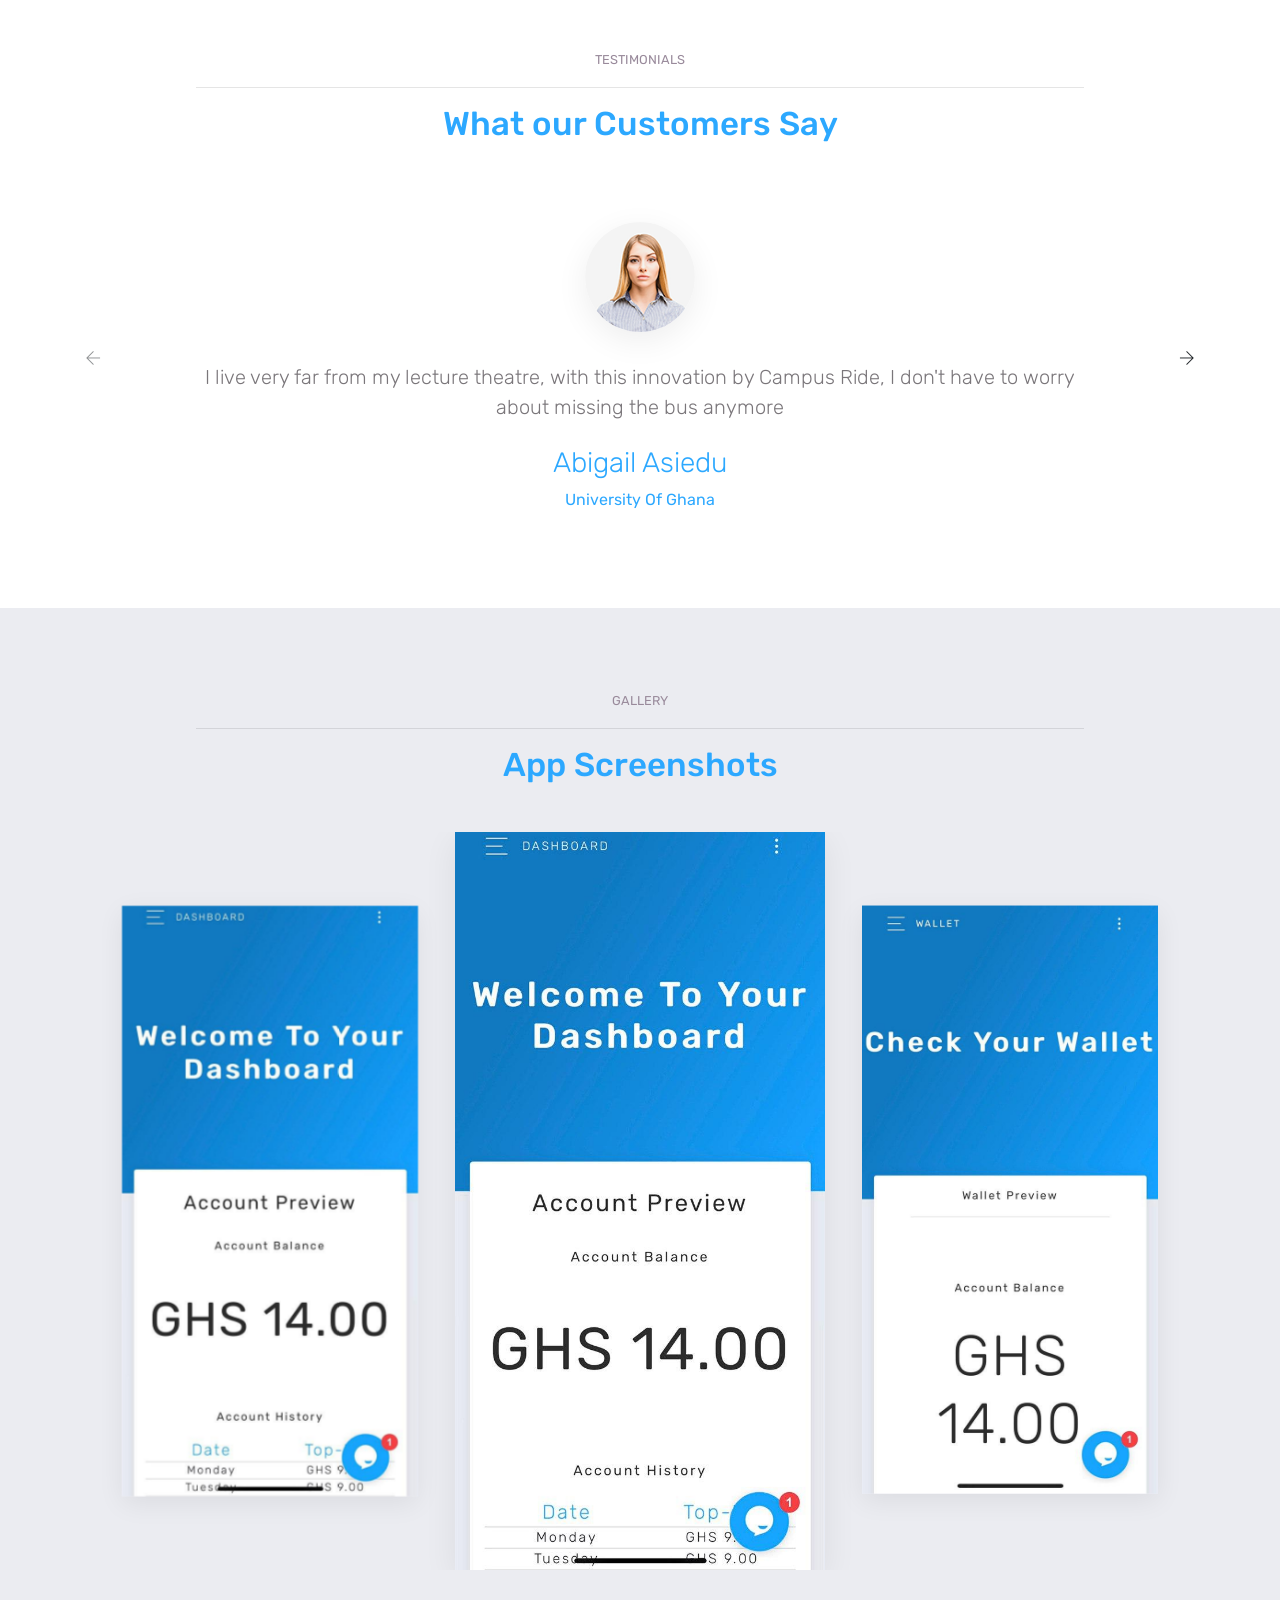
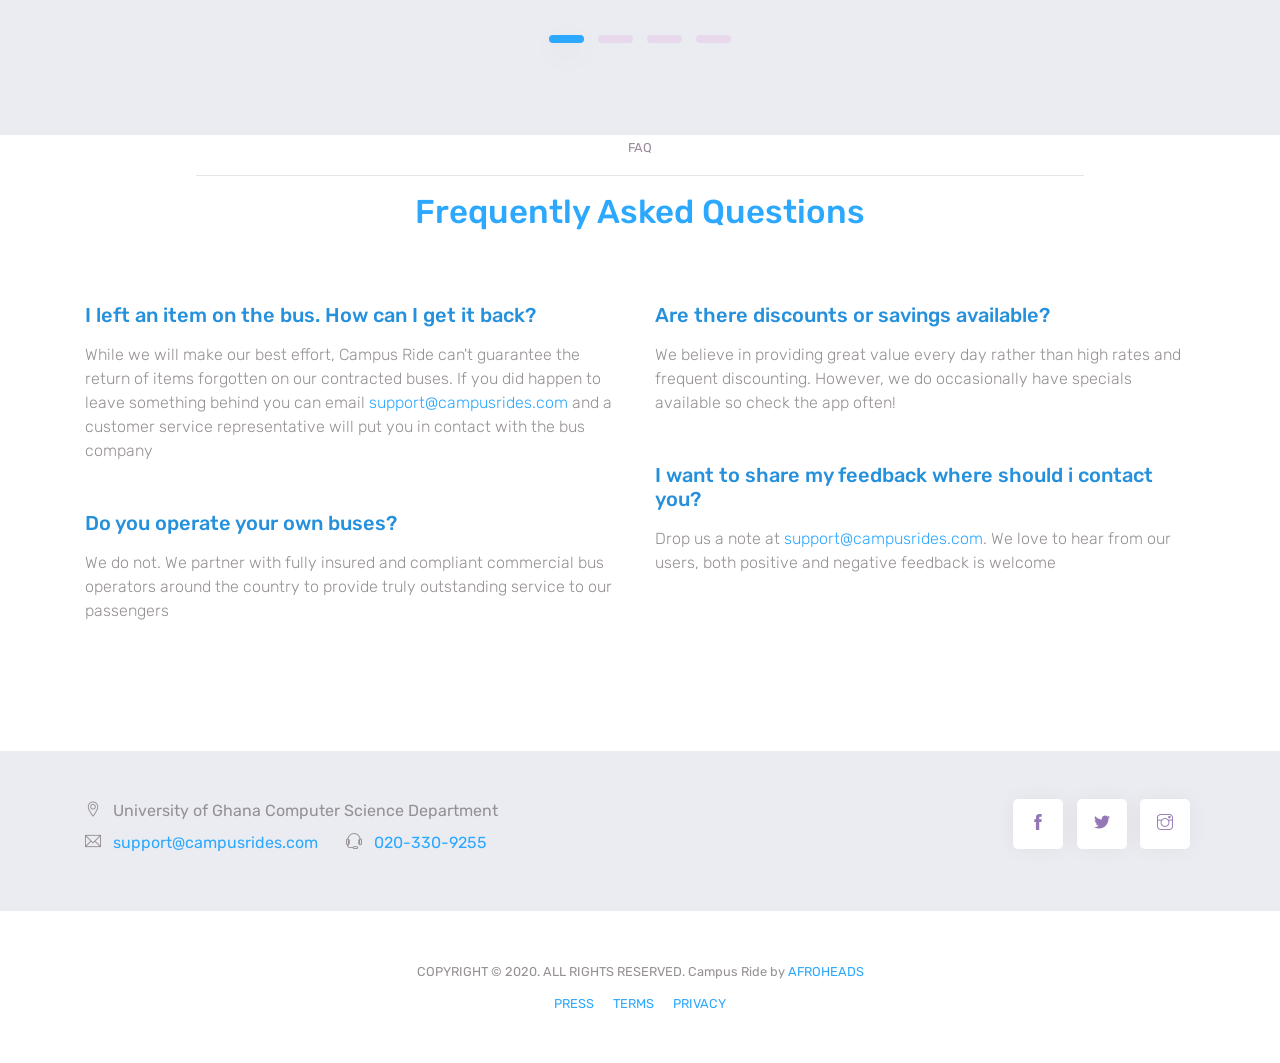
==== commit 1ccc0e18: "update" ====
--- a/index.html
+++ b/index.html
@@ -57,7 +57,7 @@
                                 <li class="nav-item"> <a class="nav-link" href="#features">FEATURES</a> </li>
                                 <li class="nav-item"> <a class="nav-link" href="#gallery">GALLERY</a> </li>
                                 <li class="nav-item"> <a class="nav-link" href="#contact">CONTACT</a> </li>
-                                <li class="nav-item"> <a class="nav-link" href="#contact">SHARE YOUR STORY</a> </li>
+
                                 <li class="nav-item"> <a class="nav-link" href="./login form/user register.html">LOGIN / SIGN UP</a> </li>
                                 <li class="nav-item"> <a class="nav-link" href="./login form/Login.html">ADMIN LOGIN</a> </li>
 
@@ -73,7 +73,7 @@
 
     <header class="bg-gradient" id="home">
         <div class="container mt-5" id="newcolor">
-            <div style=" margin: auto; font-size: 80px; color: white;"> Welcome to Campus Ride </div>
+            <h1>Welcome To Campus Ride</h1>
             <p class="tagline" style="color: azure;">The one and only solution for making shuttle services paperless</p>
         </div>
         <div class="img-holder mt-3"><img src="images/iphonex.png" alt="phone" class="img-fluid" style="border: 0; "></div>
@@ -183,13 +183,11 @@
                     <div class="d-flex flex-column flex-lg-row">
                         <img src="images/graphic.png" alt="graphic" class="img-fluid rounded align-self-start mr-lg-5 mb-5 mb-lg-0">
                         <div>
-
                             <h2>Get a bus ride with ease</h2>
                             <p class="lead">Our app will soon be available for android and apple users. </p>
                             <p>Simply search for Campus Ride in google play store on android and app store on ios.
                             </p>
-                            <p> Shuttle with ease. Our app takes away the stress associated with the traditional shuttle and puts you firmly in charge of all your shuttle needs. 
-							Gone are the days when students wait for busses. 
+                            <p> Shuttle with ease. Our app takes away the stress associated with the traditional shuttle and puts you firmly in charge of all your shuttle needs. Gone are the days when students wait for busses.
                             </p>
                         </div>
                     </div>
@@ -198,8 +196,9 @@
                     <div class="d-flex flex-column flex-lg-row">
                         <div>
                             <h2>Mobile money is accepted from all networks</h2>
-                            <p class="lead"> You can pay for rides with our wallets feature. </p>
-                            <p> Open your <a href="https://console45.github.io/wallet.html" target="_blank" class="text-info">wallet</a> now.
+                            <p class="lead"> Pay for shuttle service without cash
+                            </p>
+                            <p> Pay for all your rides on campus without paying with physical cash. Just board the bus scan the payment Qr code and you are good to go.Login to checkout our web wallet and Qr code payment feature
                             </p>
                         </div>
                         <img src="images/index2.jfif" alt="graphic" class="img-fluid rounded align-self-start mr-lg-5 mb-5 mb-lg-0">
@@ -211,15 +210,16 @@
                         <div>
                             <h2>Get to know your ride history</h2>
                             <p class="lead">Every ride counts, all your rides with us are available from day one till date . </p>
-                            <p> Get to know your <a href="https://console45.github.io/index.html" target="_blank">ride history</a>.
-                            </p>
-                        </div>
-                    </div>
-                </div>
-            </div>
-
-
-        </div>
+                            <p> Get to know your Ride History</p>
+                            <a href="./login form/user login.html" class="btn btn-primary">Login</a></div>
+
+                    </div>
+                </div>
+            </div>
+        </div>
+
+
+    </div>
     </div>
     <!-- // end .section -->
 
@@ -234,7 +234,7 @@
                     <div>
                         <div class="box-icon"><span class="ti-rocket gradient-fill ti-3x"></span></div>
                         <h2>Access Your Dashboard</h2>
-                        <p class="mb-4">Login to the webApp to view your Account balance Account Info and Your Ride History</p>
+                        <p class="mb-4">Login to the web App to view your Account balance Account Info and Your Ride History</p>
                         <a href="./login form/user login.html" class="btn btn-primary">Login</a></div>
                 </div>
             </div>
@@ -302,27 +302,26 @@
             <div class="testimonials owl-carousel">
                 <div class="testimonials-single">
                     <img src="images/client.png" alt="client" class="client-img">
-                    <blockquote class="blockquote"> 
-						I live very far from my lecture theatre, with this innovation by Campus Ride, 
-						I don't have to worry about missing the bus anymore 
-			
-					</blockquote>
+                    <blockquote class="blockquote">
+                        I live very far from my lecture theatre, with this innovation by Campus Ride, I don't have to worry about missing the bus anymore
+
+                    </blockquote>
                     <h5 class="mt-4 mb-2">Abigail Asiedu</h5>
                     <p class="text-primary">University Of Ghana</p>
                 </div>
                 <div class="testimonials-single">
                     <img src="images/client.png" alt="client" class="client-img">
                     <blockquote class="blockquote">
-						Hurray!!! Good bye to waiting for busses.
-					</blockquote>
+                        Hurray!!! Good bye to waiting for busses.
+                    </blockquote>
                     <h5 class="mt-4 mb-2">Michael Eghan</h5>
                     <p class="text-primary">University Of Cape Coast</p>
                 </div>
                 <div class="testimonials-single">
                     <img src="images/client.png" alt="client" class="client-img">
                     <blockquote class="blockquote">
-						Thanks to Campus Ride credit feature, I don't have to worry about not having enough money for buss rides.
-					</blockquote>
+                        Thanks to Campus Ride credit feature, I don't have to worry about not having enough money for buss rides.
+                    </blockquote>
                     <h5 class="mt-4 mb-2">Geoffery Debrah Darko</h5>
                     <p class="text-primary">Accra Central University</p>
                 </div>
@@ -372,7 +371,7 @@
             <div class="row pt-4">
                 <div class="col-md-6">
                     <h4 class="mb-3">I left an item on the bus. How can I get it back?</h4>
-                    <p class="light-font mb-5"> While we will make our best effort, Campus Ride can't guarantee the return of items forgotten on our contracted buses. If you did happen to leave something behind you can email <a href="support@campusrides.com">support@campusrides.com</a>                        and a customer service representative will put you in contact with the bus company</p>
+                    <p class="light-font mb-5"> While we will make our best effort, Campus Ride can't guarantee the return of items forgotten on our contracted buses. If you did happen to leave something behind you can email <a href="mailto:support@campusrides.com">support@campusrides.com</a>                        and a customer service representative will put you in contact with the bus company</p>
                     <h4 class="mb-3">Do you operate your own buses?</h4>
                     <p class="light-font mb-5"> We do not. We partner with fully insured and compliant commercial bus operators around the country to provide truly outstanding service to our passengers</p>
 
@@ -381,7 +380,7 @@
                     <h4 class="mb-3">Are there discounts or savings available?</h4>
                     <p class="light-font mb-5">We believe in providing great value every day rather than high rates and frequent discounting. However, we do occasionally have specials available so check the app often! </p>
                     <h4 class="mb-3">I want to share my feedback where should i contact you?</h4>
-                    <p class="light-font mb-5">Drop us a note at <a href="support@campusrides.com">support@campusrides.com</a>. We love to hear from our users, both positive and negative feedback is welcome </p>
+                    <p class="light-font mb-5">Drop us a note at <a href="mailto:support@campusrides.com">support@campusrides.com</a>. We love to hear from our users, both positive and negative feedback is welcome </p>
 
                 </div>
             </div>
@@ -443,7 +442,7 @@
     <!-- // end .section -->
     <footer class="my-5 text-center">
 
-        <p class="mb-2"><small>COPYRIGHT © 2020. ALL RIGHTS RESERVED. Campus Ride by <a href="https://colorlib.com">AFROHEADS</a></small></p>
+        <p class="mb-2"><small>COPYRIGHT © 2020. ALL RIGHTS RESERVED. Campus Ride by <a href="#">AFROHEADS</a></small></p>
 
         <small>
             <a href="#" class="m-2">PRESS</a>
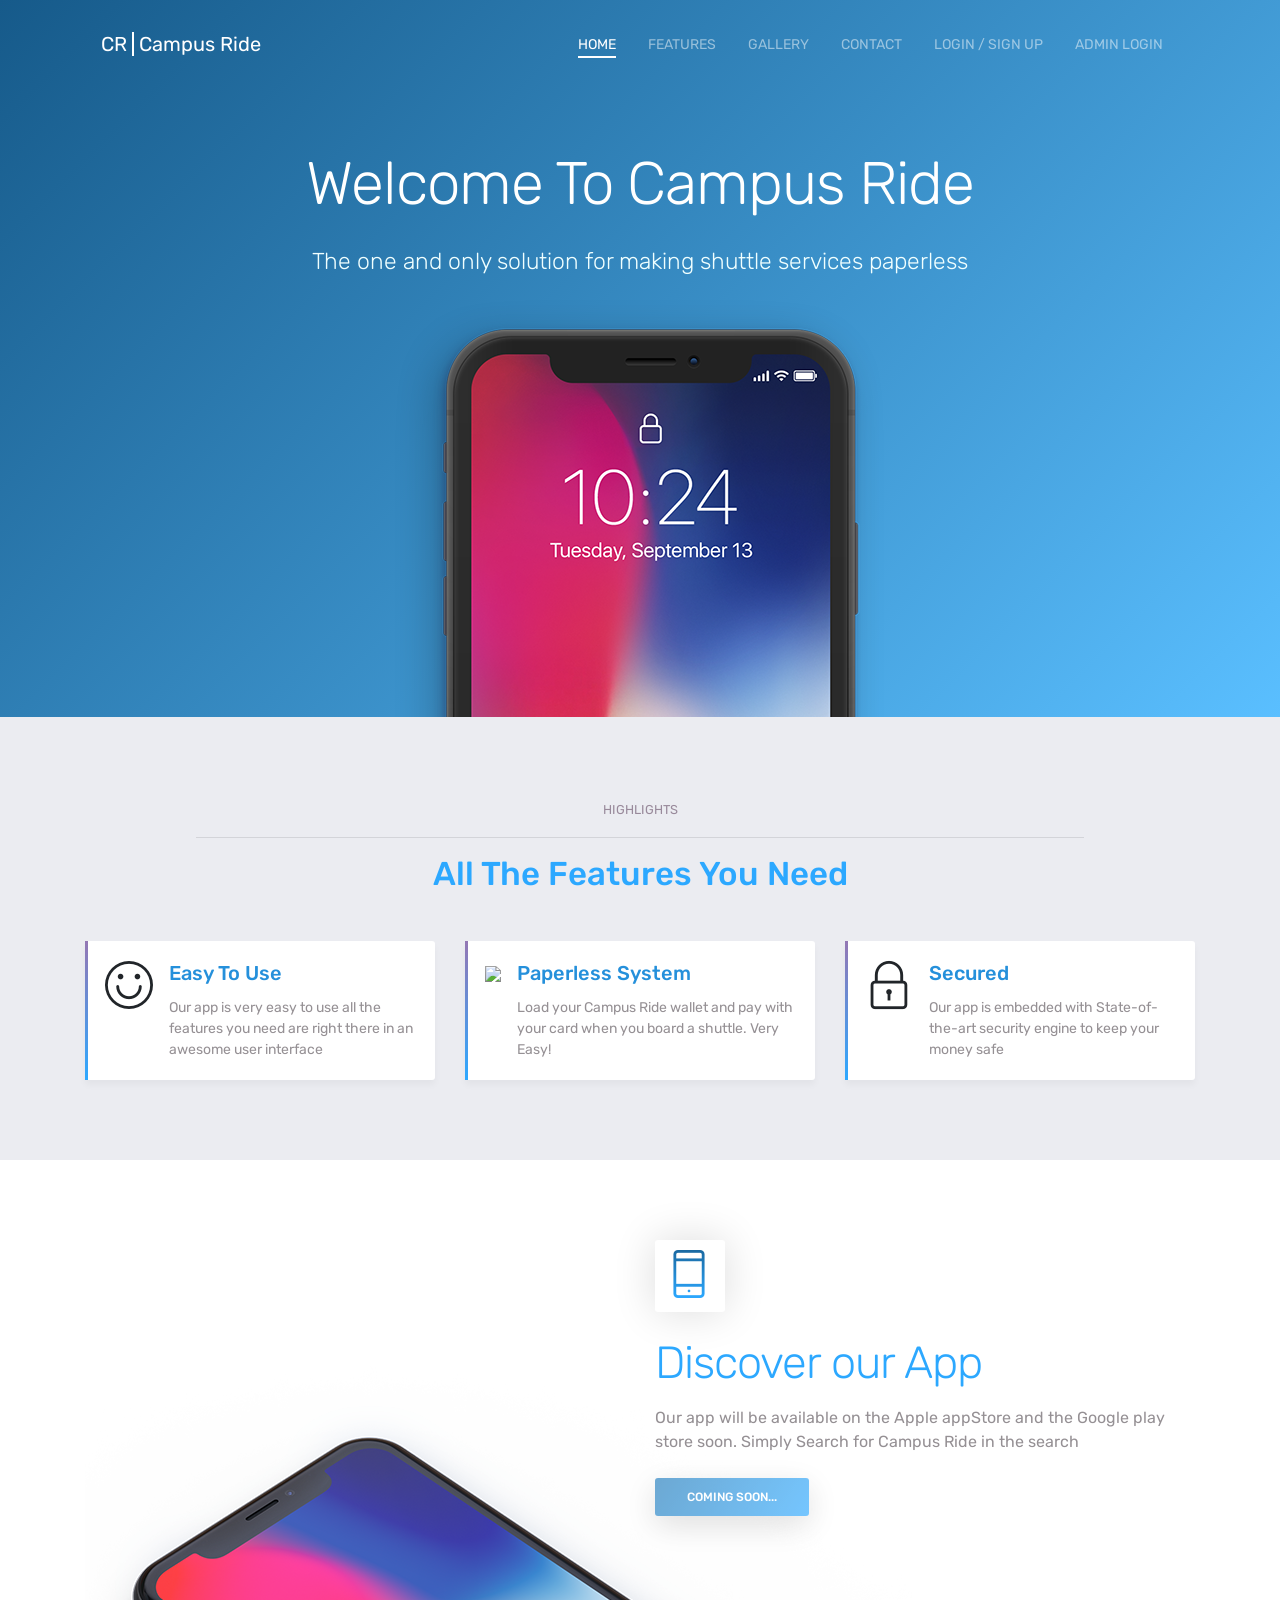
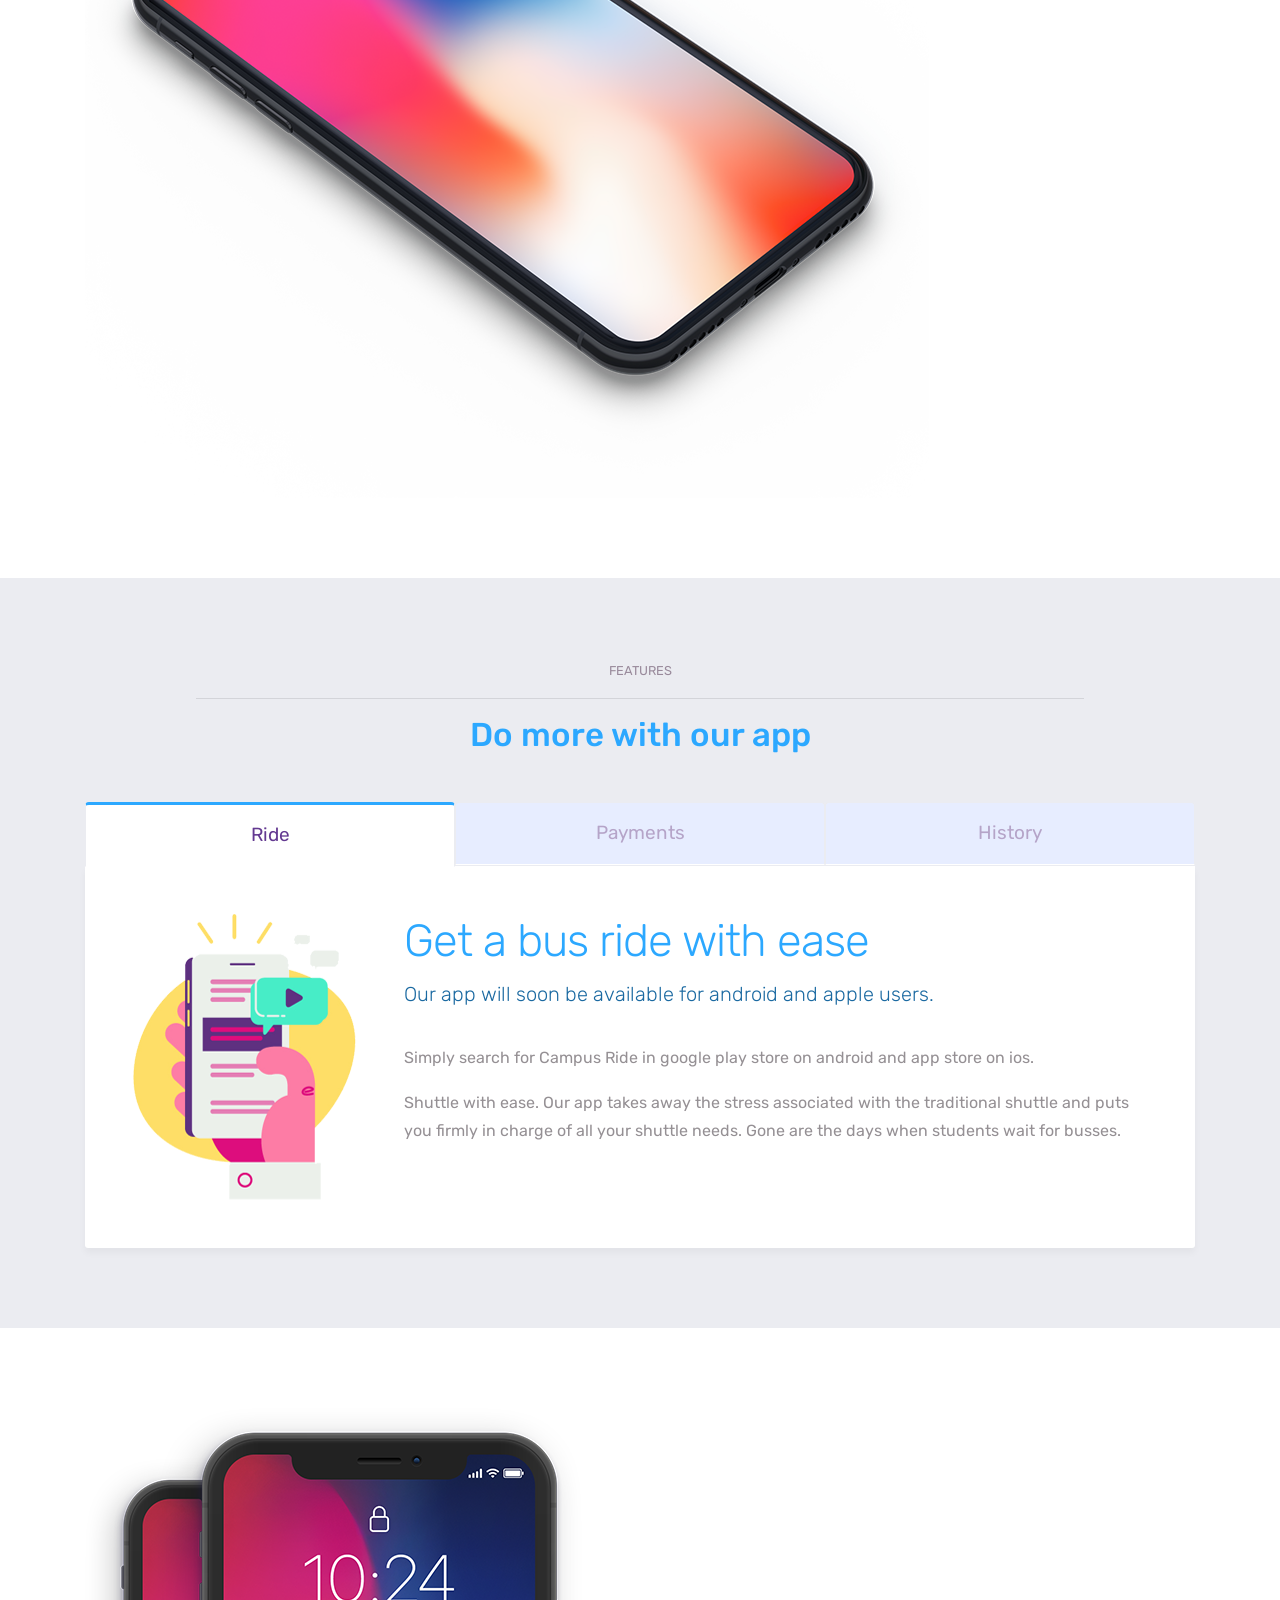
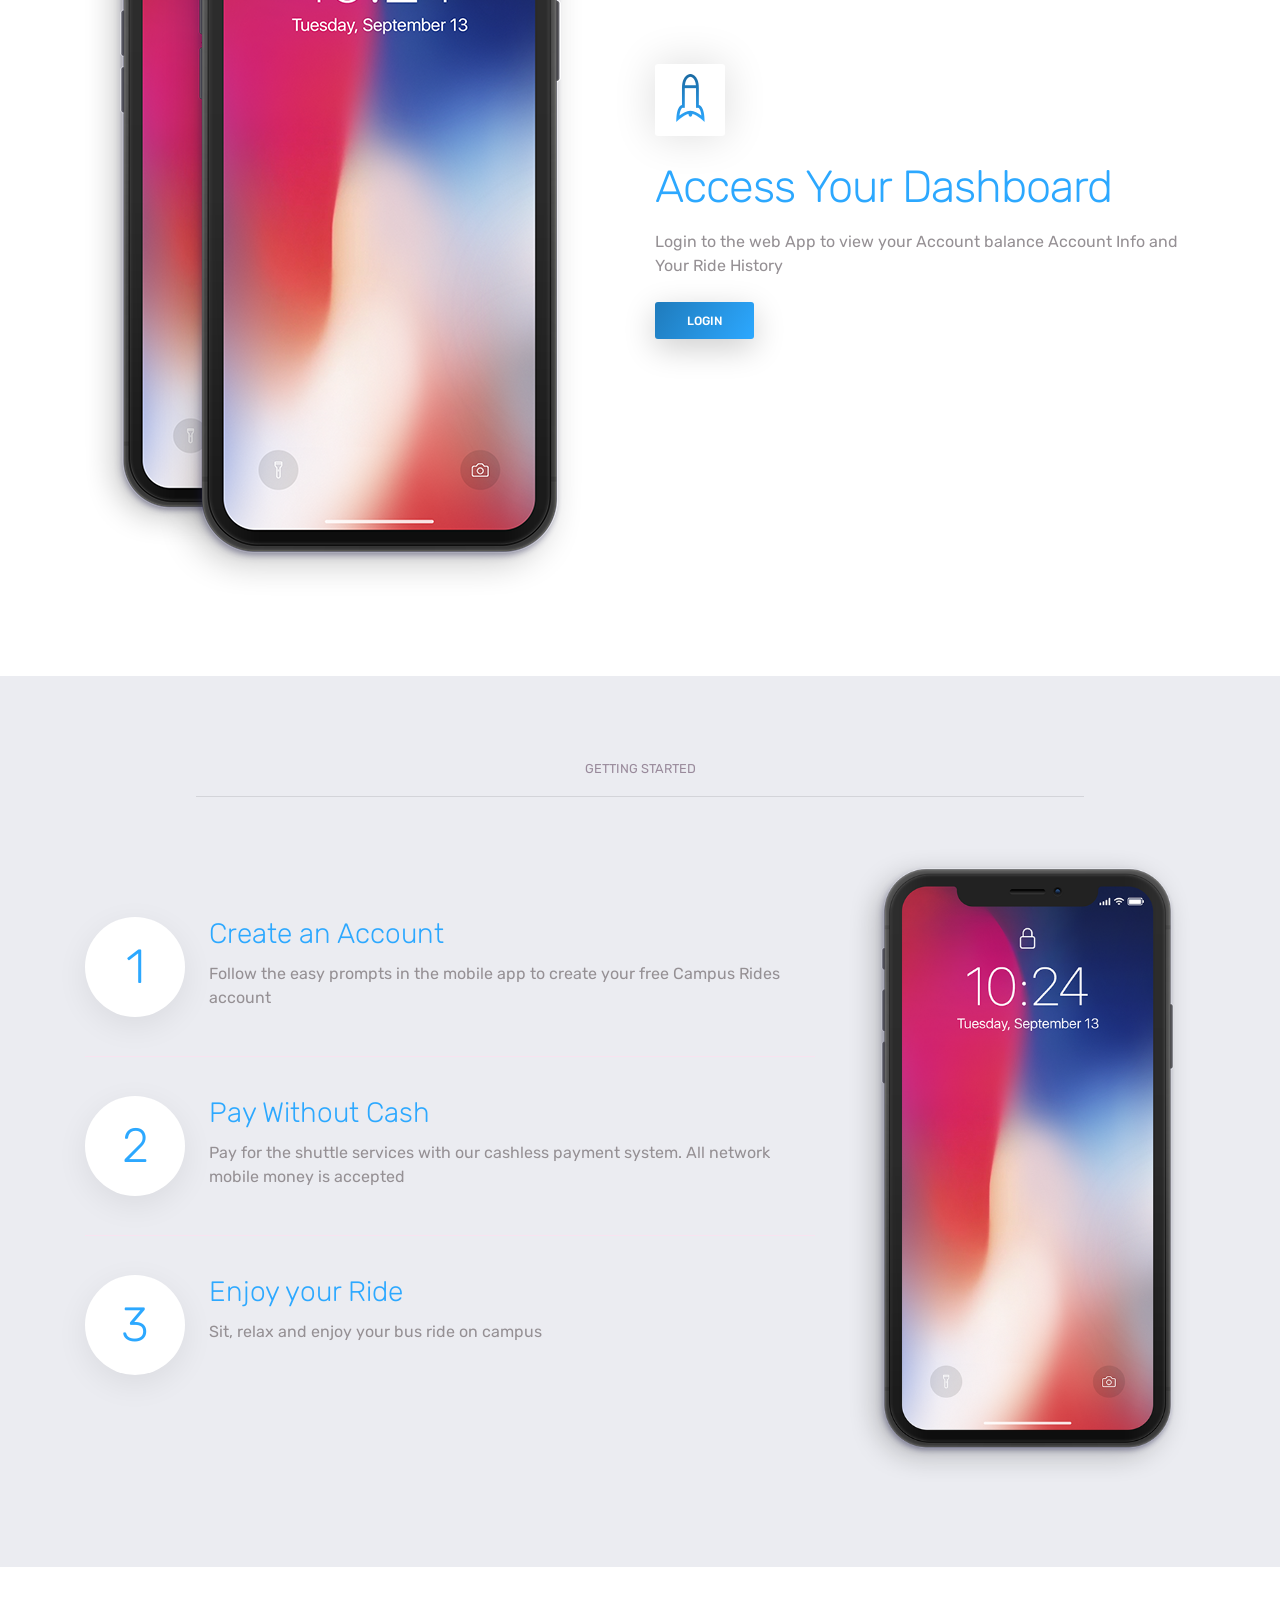
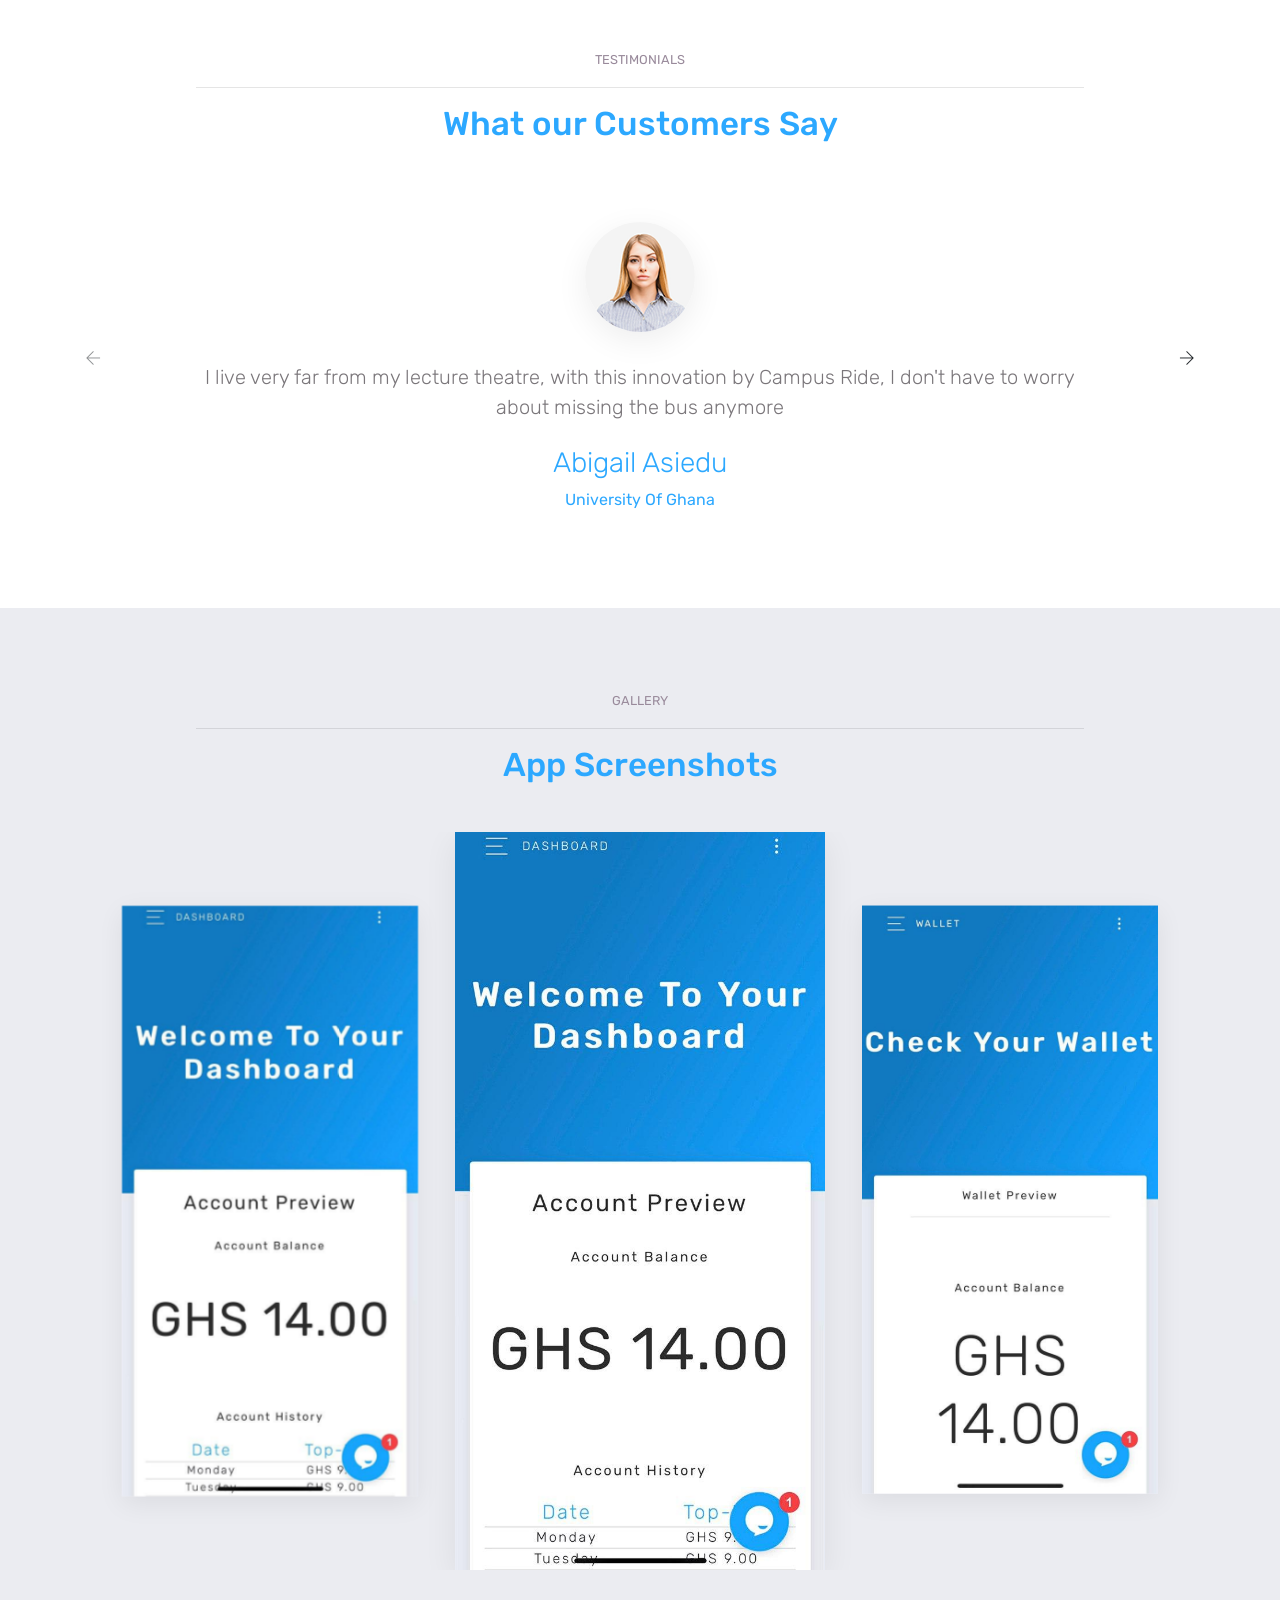
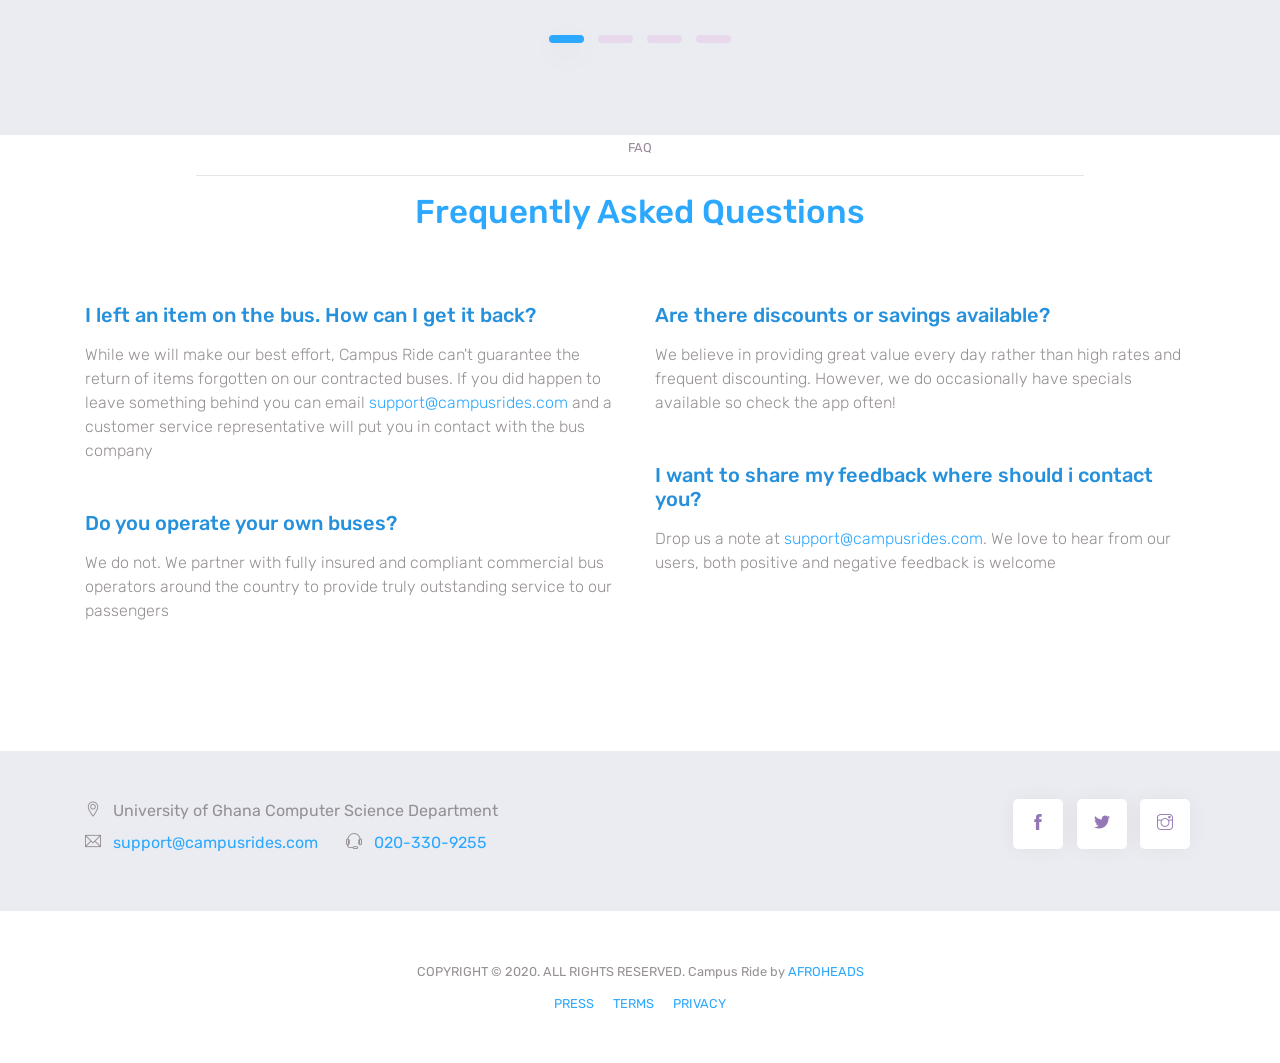
==== commit 23b1cab5: "update" ====
--- a/index.html
+++ b/index.html
@@ -50,7 +50,8 @@
             <div class="row">
                 <div class="col-md-12">
                     <nav class="navbar navbar-dark navbar-expand-lg">
-                        <a class="navbar-brand" href="index.html"><i class="fas fa-bus"></i> Campus Ride</a> <button class="navbar-toggler" type="button" data-toggle="collapse" data-target="#navbar" aria-controls="navbar" aria-expanded="false" aria-label="Toggle navigation"> <span class="navbar-toggler-icon"></span> </button>
+                        <a class="navbar-brand" href="index.html"><span style="border-right: 2px solid white; padding-right: 5px;">CR</span> Campus Ride</a> <button class="navbar-toggler" type="button" data-toggle="collapse" data-target="#navbar" aria-controls="navbar"
+                            aria-expanded="false" aria-label="Toggle navigation"> <span class="navbar-toggler-icon"></span> </button>
                         <div class="collapse navbar-collapse" id="navbar">
                             <ul class="navbar-nav ml-auto">
                                 <li class="nav-item"> <a class="nav-link active" href="#home">HOME <span class="sr-only">(current)</span></a> </li>
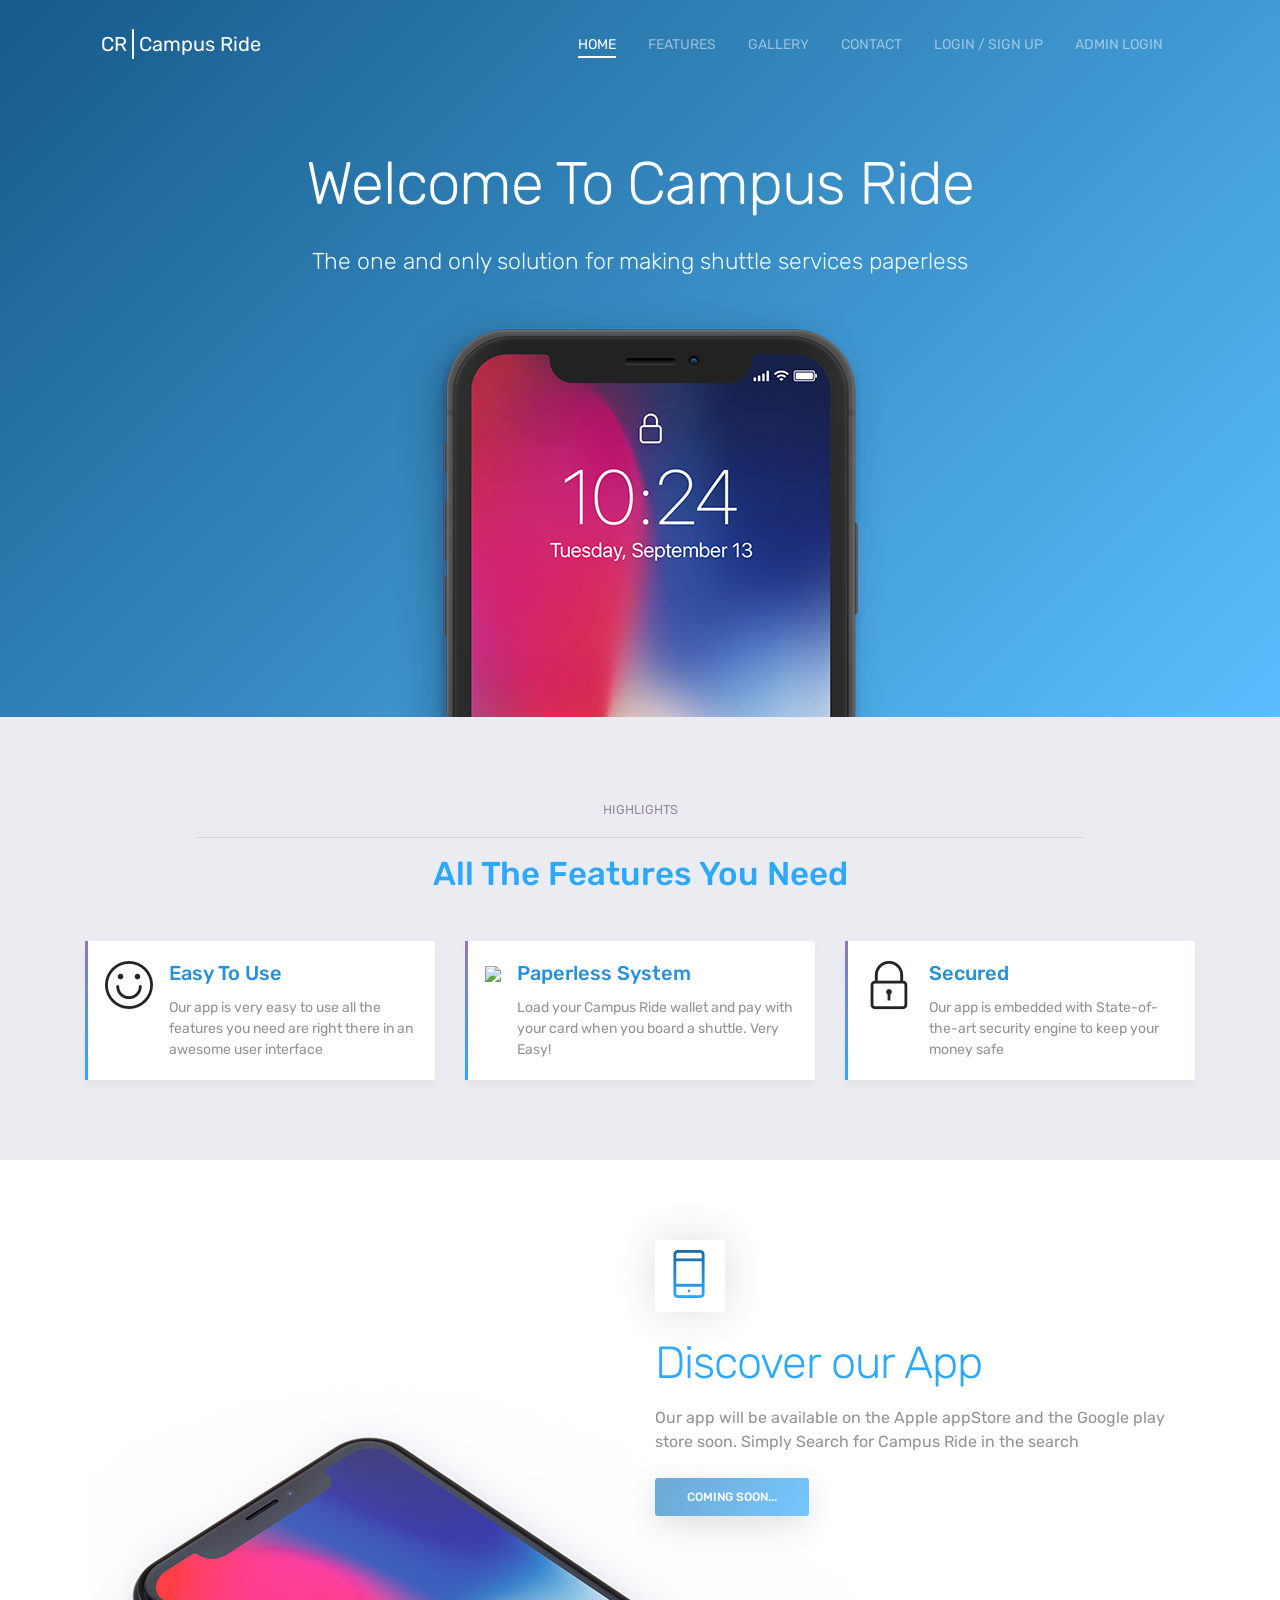
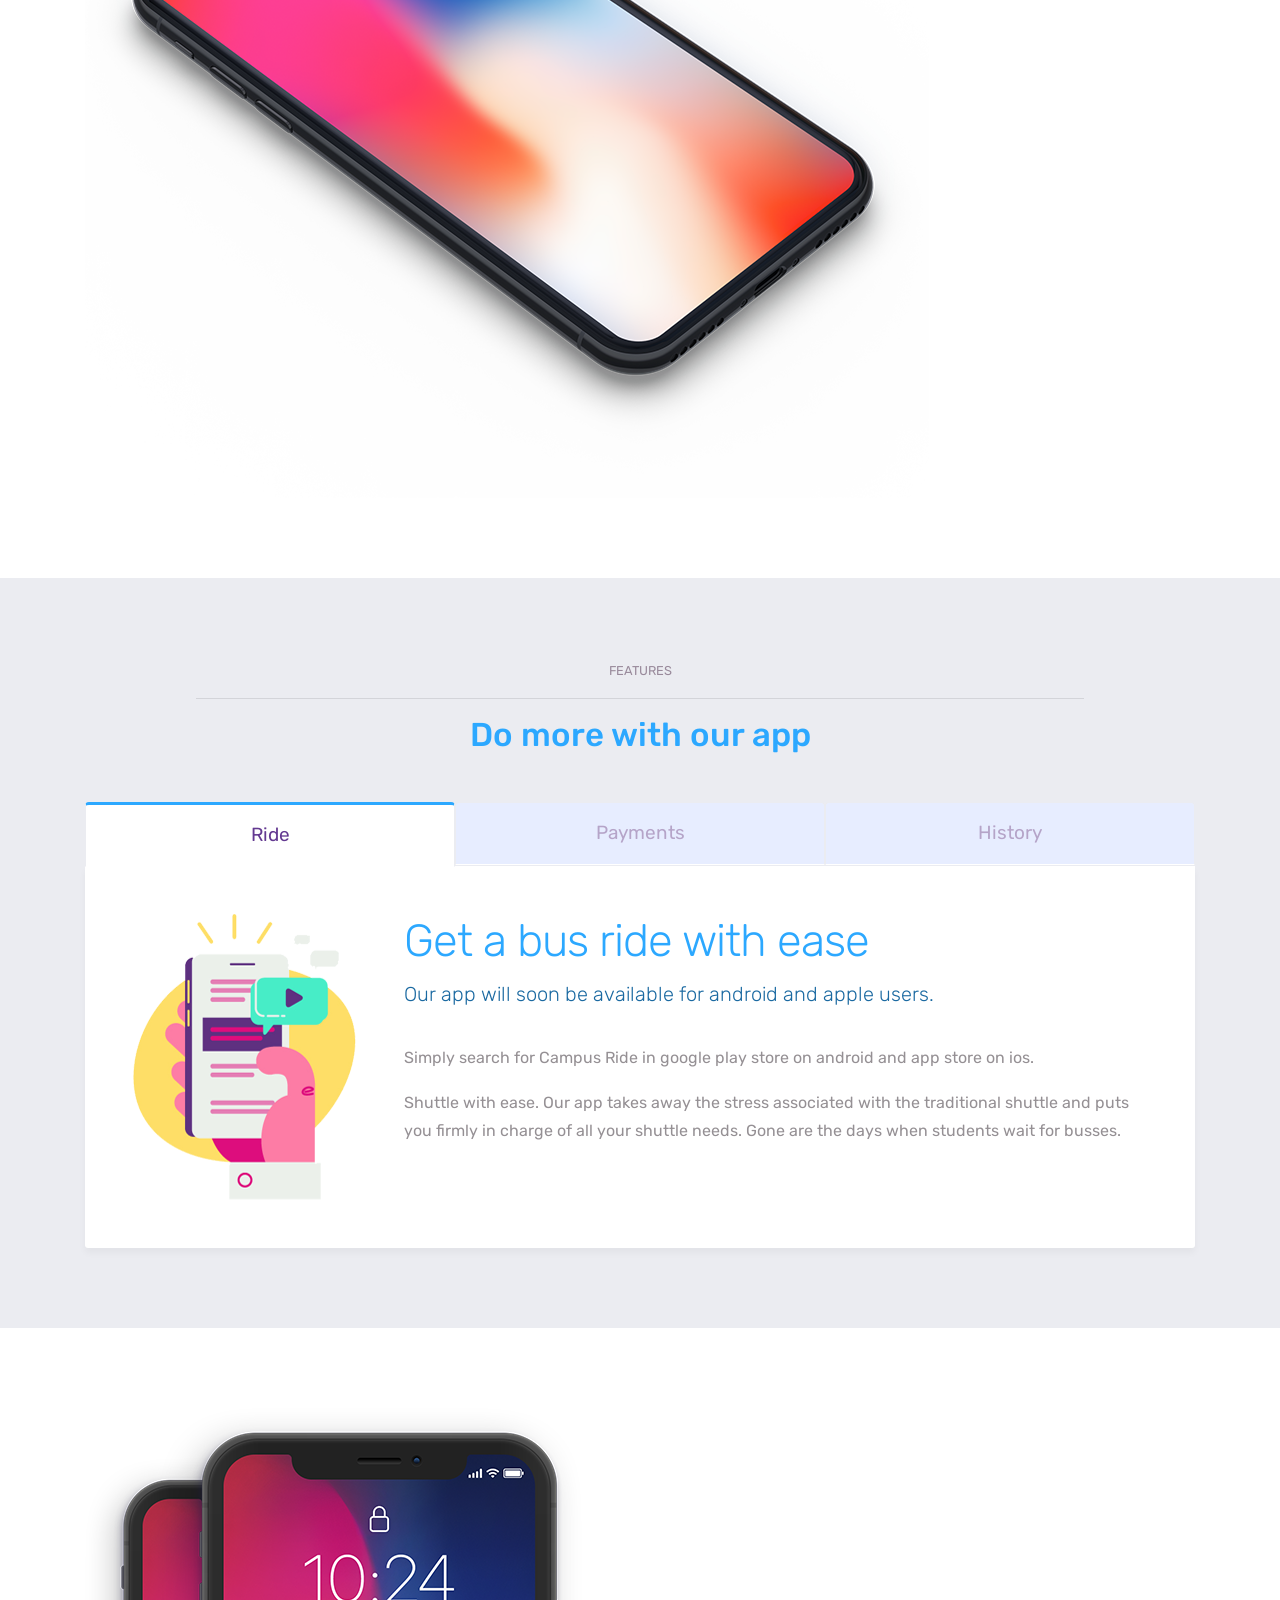
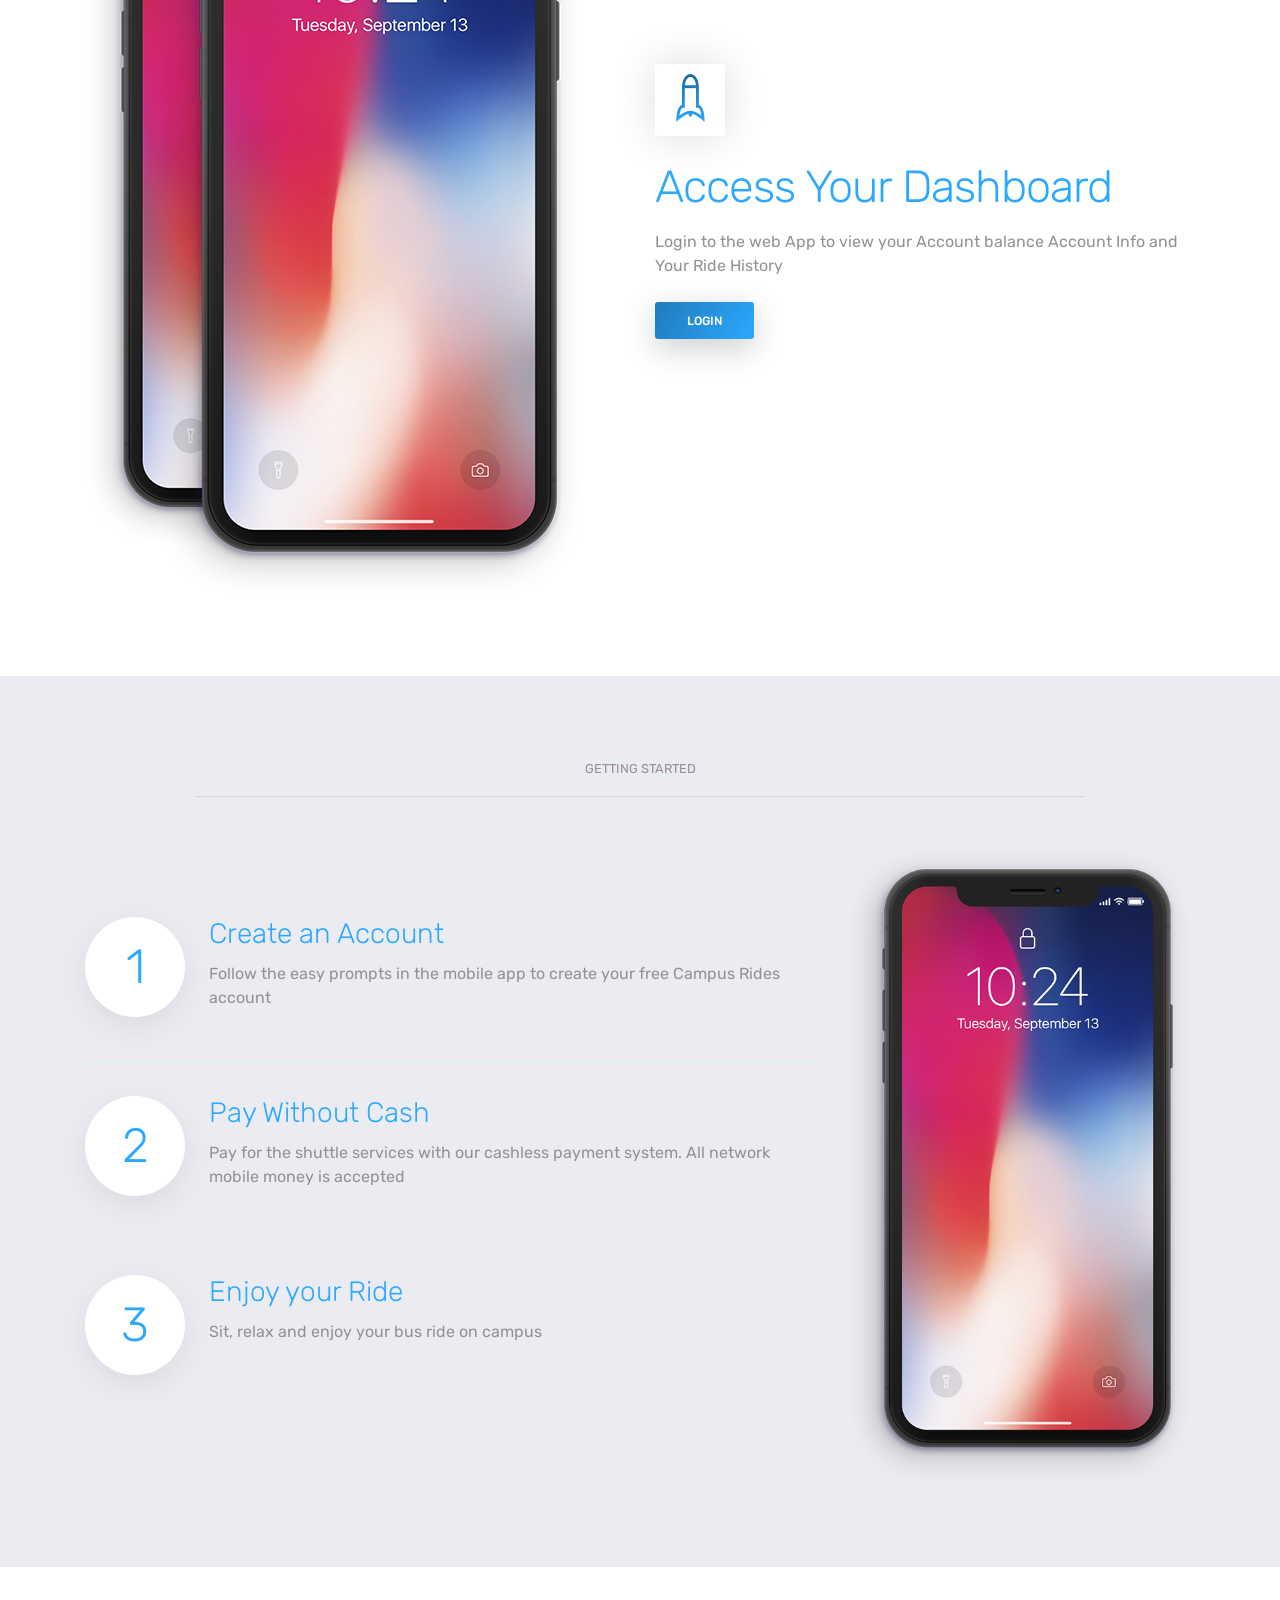
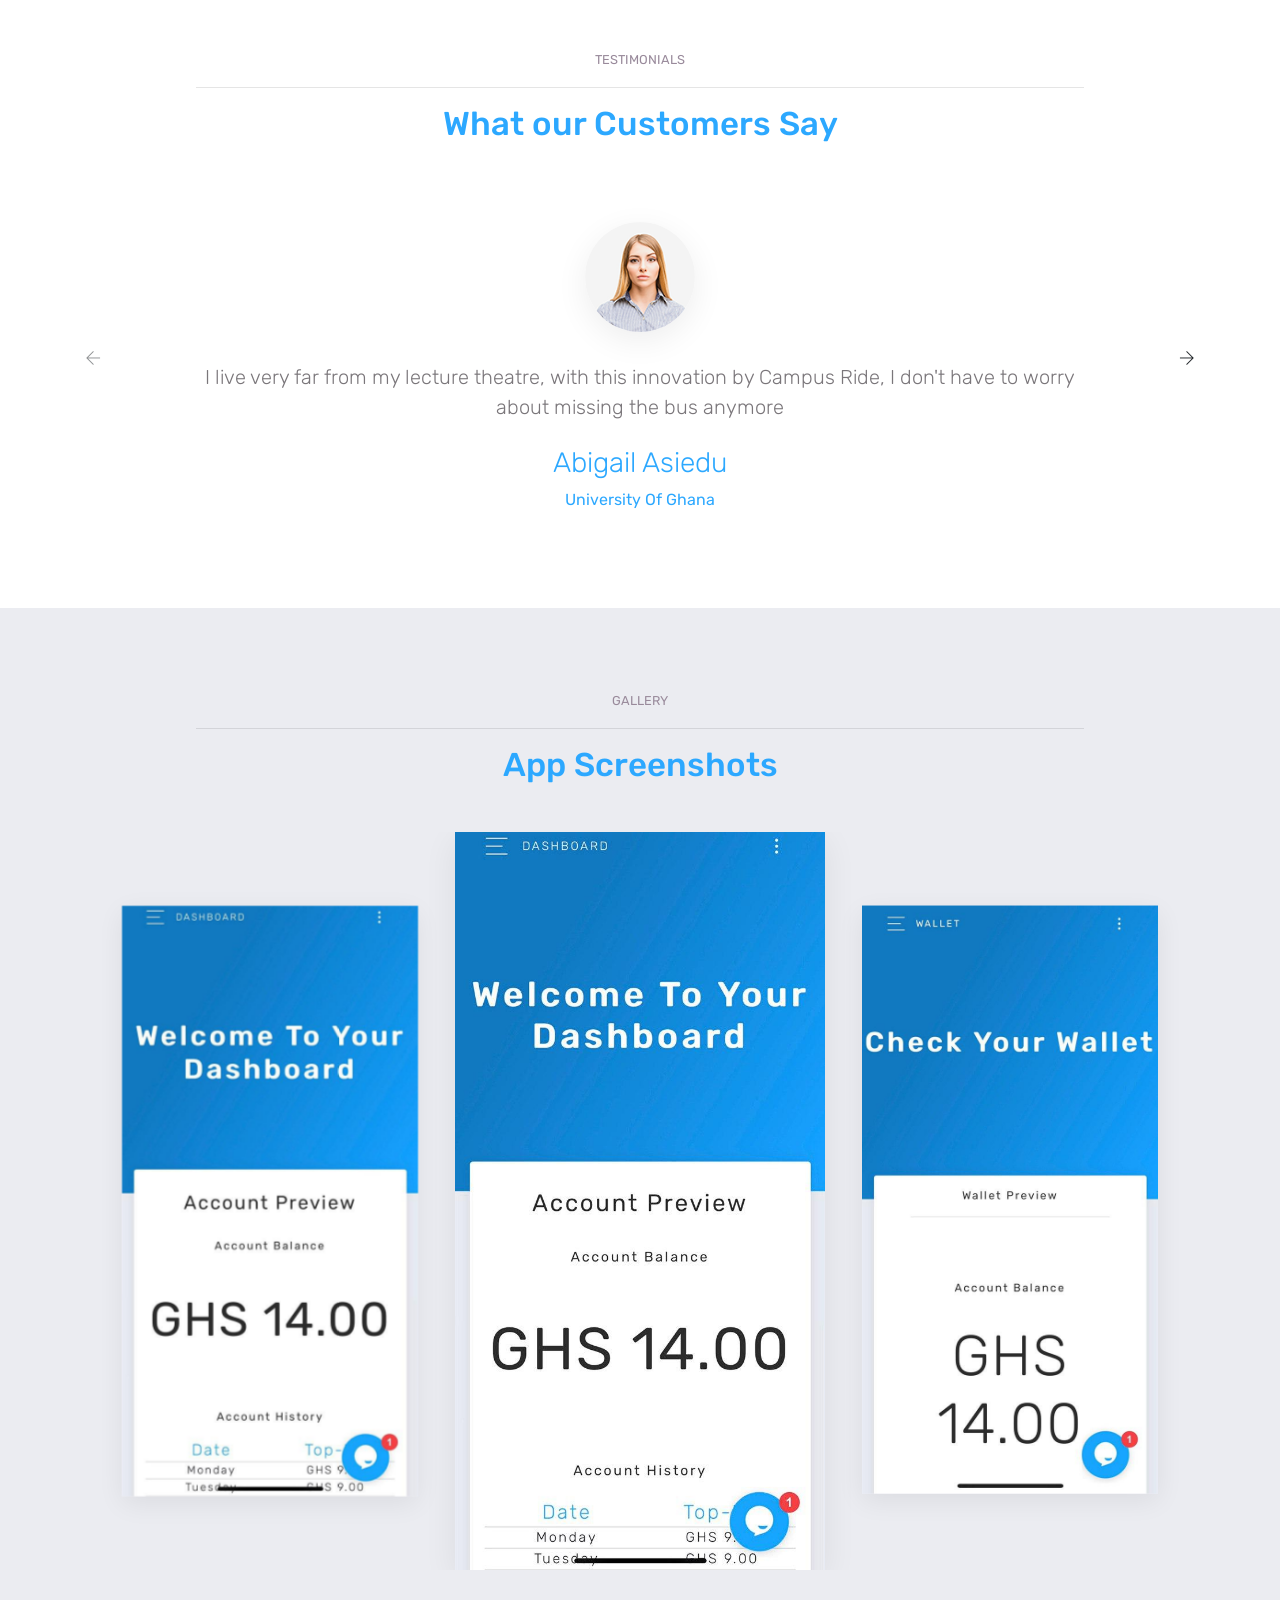
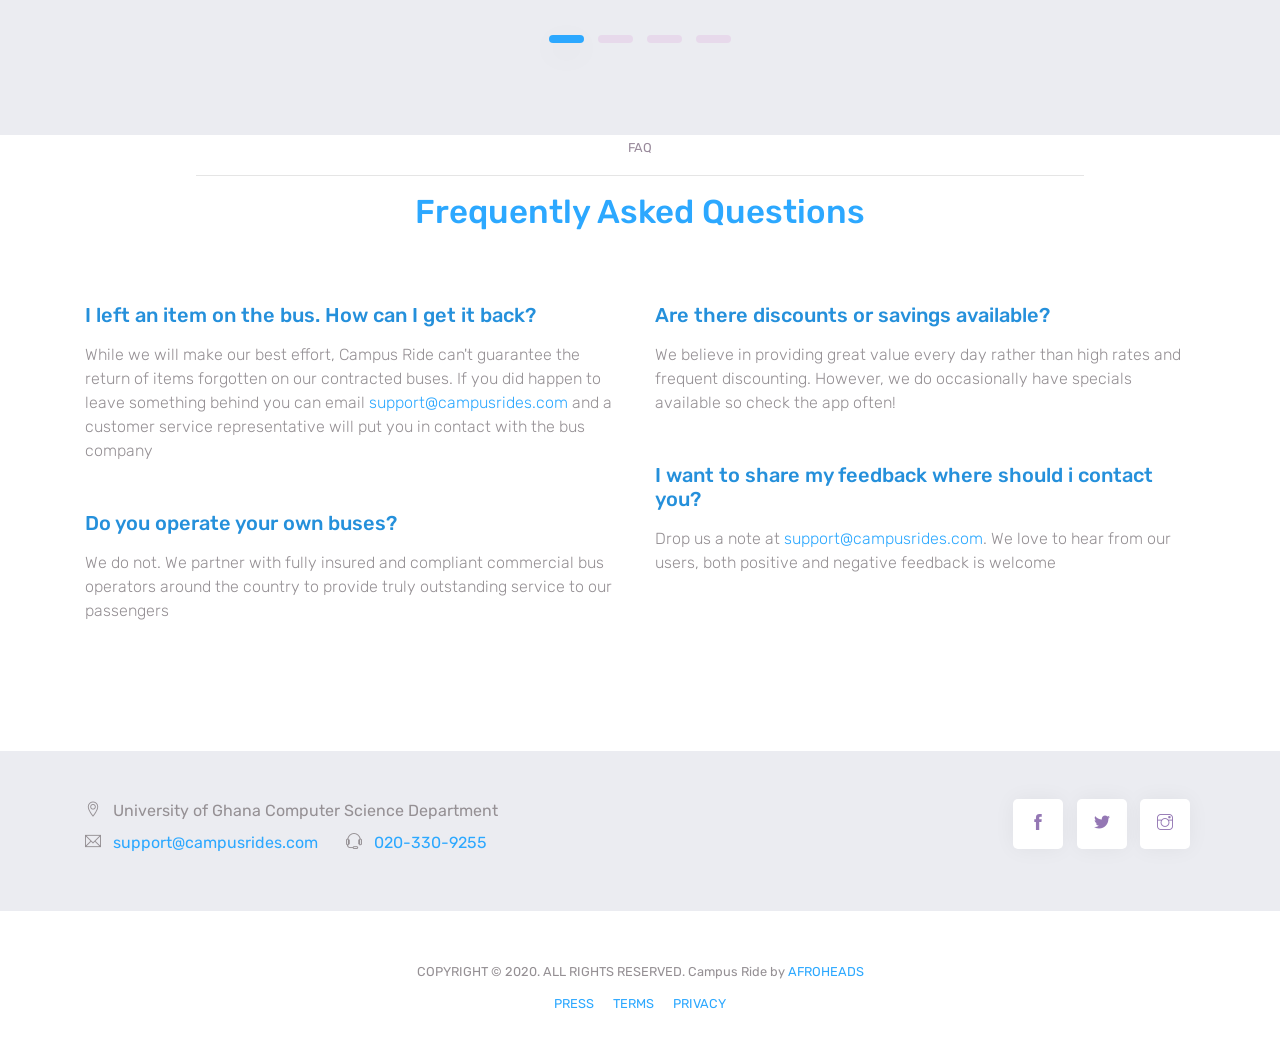
==== commit 8084377c: "update" ====
--- a/index.html
+++ b/index.html
@@ -24,6 +24,7 @@
     <link href="css/style.css" rel="stylesheet">
     <!-- Fontawesome CSS -->
     <link rel="stylesheet" type="text/css" href="https://maxcdn.bootstrapcdn.com/font-awesome/4.4.0/css/font-awesome.min.css">
+    <link rel="stylesheet" href="css/cssanimation.min.css">
     <!--Start of Tawk.to Script-->
     <script type="text/javascript">
         var Tawk_API = Tawk_API || {},
@@ -50,10 +51,10 @@
             <div class="row">
                 <div class="col-md-12">
                     <nav class="navbar navbar-dark navbar-expand-lg">
-                        <a class="navbar-brand" href="index.html"><span style="border-right: 2px solid white; padding-right: 5px;">CR</span> Campus Ride</a> <button class="navbar-toggler" type="button" data-toggle="collapse" data-target="#navbar" aria-controls="navbar"
-                            aria-expanded="false" aria-label="Toggle navigation"> <span class="navbar-toggler-icon"></span> </button>
+                        <a class="navbar-brand cssanimation fadeInLeft" href="index.html"><span style="border-right: 2px solid white; padding-right: 5px;">CR</span> Campus Ride</a> <button class="navbar-toggler cssanimation fadeInRight" type="button"
+                            data-toggle="collapse" data-target="#navbar" aria-controls="navbar" aria-expanded="false" aria-label="Toggle navigation"> <span class="navbar-toggler-icon"></span> </button>
                         <div class="collapse navbar-collapse" id="navbar">
-                            <ul class="navbar-nav ml-auto">
+                            <ul class="navbar-nav ml-auto cssanimation fadeInTop">
                                 <li class="nav-item"> <a class="nav-link active" href="#home">HOME <span class="sr-only">(current)</span></a> </li>
                                 <li class="nav-item"> <a class="nav-link" href="#features">FEATURES</a> </li>
                                 <li class="nav-item"> <a class="nav-link" href="#gallery">GALLERY</a> </li>
@@ -74,10 +75,10 @@
 
     <header class="bg-gradient" id="home">
         <div class="container mt-5" id="newcolor">
-            <h1>Welcome To Campus Ride</h1>
-            <p class="tagline" style="color: azure;">The one and only solution for making shuttle services paperless</p>
-        </div>
-        <div class="img-holder mt-3"><img src="images/iphonex.png" alt="phone" class="img-fluid" style="border: 0; "></div>
+            <h1 class="cssanimation fadeInRight">Welcome To Campus Ride</h1>
+            <p class="tagline cssanimation blurIn" style="color: azure;">The one and only solution for making shuttle services paperless</p>
+        </div>
+        <div class="img-holder mt-3"><img src="images/iphonex.png" class="cssanimation fadeInBottom" alt="phone" class="img-fluid" style="border: 0; "></div>
     </header>
 
     <div class="section light-bg" id="features">
@@ -456,6 +457,7 @@
     <script src="js/jquery-3.2.1.min.js"></script>
     <script src="js/bootstrap.bundle.min.js"></script>
     <!-- Plugins JS -->
+    <script src="js/letteranimation.min.js"></script>
     <script src="js/owl.carousel.min.js"></script>
     <!-- Custom JS -->
     <script src="js/script.js"></script>
--- a/css/cssanimation.min.css
+++ b/css/cssanimation.min.css
@@ -0,0 +1,13 @@
+/**
+ * cssanimation.css
+ * Current Version: 1.0.3
+ * https://www.cssanimatio.io
+ * Created and maintained by: Pavel
+ * Find me at: https://www.linkedin.com/in/yesiamrocks/
+ * Email: hello@cssanimation.io
+ * Github: https://github.com/yesiamrocks/cssanimation.io
+ * Title: A CSS Animation Library for Developers and Ninjas
+ * Copyright (c) 2017 Pavel
+ * License: cssanimation.io is licensed under the MIT license
+ **/
+ .open,.wipe{margin:0 auto;overflow:hidden}.open,.typing,.wipe{overflow:hidden}.cssanimation,.cssanimation span{-webkit-animation-duration:1s;animation-duration:1s;-webkit-animation-fill-mode:both;animation-fill-mode:both}.cssanimation span{display:inline-block}.infinite{-webkit-animation-iteration-count:infinite!important;animation-iteration-count:infinite!important}.hu__hu__{-webkit-animation:hu__hu__ infinite 2s ease-in-out;animation:hu__hu__ infinite 2s ease-in-out}@-webkit-keyframes hu__hu__{50%{-webkit-transform:translateY(30px);transform:translateY(30px)}}@keyframes hu__hu__{50%{-webkit-transform:translateY(30px);transform:translateY(30px)}}.leSnake span{-webkit-animation:leSnake 1.5s ease-in-out;animation:leSnake 1.5s ease-in-out;-webkit-animation-iteration-count:infinite;animation-iteration-count:infinite}@-webkit-keyframes leSnake{from,to{-webkit-transform:translateY(0);transform:translateY(0)}50%{-webkit-transform:translateY(30px);transform:translateY(30px)}}@keyframes leSnake{from,to{-webkit-transform:translateY(0);transform:translateY(0)}50%{-webkit-transform:translateY(30px);transform:translateY(30px)}}.lePeek span{-webkit-animation-name:lePeek;animation-name:lePeek}@-webkit-keyframes lePeek{25%{-webkit-transform:rotateX(30deg) translateY(10px) rotate(-13deg);transform:rotateX(30deg) translateY(10px) rotate(-13deg)}50%{-webkit-transform:translateY(-22px) rotate(3deg) scale(1.1);transform:translateY(-22px) rotate(3deg) scale(1.1)}}@keyframes lePeek{25%{-webkit-transform:rotateX(30deg) translateY(10px) rotate(-13deg);transform:rotateX(30deg) translateY(10px) rotate(-13deg)}50%{-webkit-transform:translateY(-22px) rotate(3deg) scale(1.1);transform:translateY(-22px) rotate(3deg) scale(1.1)}}.effect3d{-webkit-animation-name:effect3d;animation-name:effect3d}@-webkit-keyframes effect3d{to{text-shadow:0 1px 0 #ccc,0 2px 0 #c9c9c9,0 3px 0 #bbb,0 4px 0 #b9b9b9,0 5px 0 #aaa,0 6px 1px rgba(0,0,0,.1),0 0 5px rgba(0,0,0,.1),0 1px 3px rgba(0,0,0,.3),0 3px 5px rgba(0,0,0,.2),0 5px 10px rgba(0,0,0,.25),0 10px 10px rgba(0,0,0,.2),0 20px 20px rgba(0,0,0,.15)}}@keyframes effect3d{to{text-shadow:0 1px 0 #ccc,0 2px 0 #c9c9c9,0 3px 0 #bbb,0 4px 0 #b9b9b9,0 5px 0 #aaa,0 6px 1px rgba(0,0,0,.1),0 0 5px rgba(0,0,0,.1),0 1px 3px rgba(0,0,0,.3),0 3px 5px rgba(0,0,0,.2),0 5px 10px rgba(0,0,0,.25),0 10px 10px rgba(0,0,0,.2),0 20px 20px rgba(0,0,0,.15)}}.leRainDrop span{-webkit-animation-name:leRainDrop;animation-name:leRainDrop;-webkit-animation-iteration-count:infinite;animation-iteration-count:infinite}@-webkit-keyframes leRainDrop{0%,100%,25%,55%,75%,87%,97%{-webkit-transform:scaleX(1);transform:scaleX(1)}26%,56%,76%{-webkit-transform:scaleX(1.3) scaleY(.8);transform:scaleX(1.3) scaleY(.8)}31%,61%,81%{-webkit-transform:scaleX(.8) scaleY(1.2);transform:scaleX(.8) scaleY(1.2)}76%,88%{-webkit-transform:scaleX(1.2);transform:scaleX(1.2)}98%{-webkit-transform:scaleX(1.1);transform:scaleX(1.1)}}@keyframes leRainDrop{0%,100%,25%,55%,75%,87%,97%{-webkit-transform:scaleX(1);transform:scaleX(1)}26%,56%,76%{-webkit-transform:scaleX(1.3) scaleY(.8);transform:scaleX(1.3) scaleY(.8)}31%,61%,81%{-webkit-transform:scaleX(.8) scaleY(1.2);transform:scaleX(.8) scaleY(1.2)}76%,88%{-webkit-transform:scaleX(1.2);transform:scaleX(1.2)}98%{-webkit-transform:scaleX(1.1);transform:scaleX(1.1)}}.pepe{-webkit-animation-name:pepe;animation-name:pepe;-webkit-animation-iteration-count:infinite;animation-iteration-count:infinite}@-webkit-keyframes pepe{33%,66%,from,to{-webkit-transform:rotate(4deg);transform:rotate(4deg)}16%,50%,83%{-webkit-transform:rotate(-4deg);transform:rotate(-4deg)}}@keyframes pepe{33%,66%,from,to{-webkit-transform:rotate(4deg);transform:rotate(4deg)}16%,50%,83%{-webkit-transform:rotate(-4deg);transform:rotate(-4deg)}}.leWaterWave span{-webkit-animation:leWaterWave .2s linear infinite;animation:leWaterWave .2s linear infinite}@-webkit-keyframes leWaterWave{50%{-webkit-transform:skewY(1deg) skewX(-1deg) scale(1.06);transform:skewY(1deg) skewX(-1deg) scale(1.06)}}@keyframes leWaterWave{50%{-webkit-transform:skewY(1deg) skewX(-1deg) scale(1.06);transform:skewY(1deg) skewX(-1deg) scale(1.06)}}.lightning{-webkit-animation-name:lightning;animation-name:lightning}@-webkit-keyframes lightning{50%,from,to{opacity:1}25%,75%{opacity:0}}@keyframes lightning{50%,from,to{opacity:1}25%,75%{opacity:0}}.leJoltZoom span{-webkit-animation-name:leJoltZoom;animation-name:leJoltZoom}@-webkit-keyframes leJoltZoom{10%{font-size:140%}40%{font-size:80%}100%{font-size:100%}}@keyframes leJoltZoom{10%{font-size:140%}40%{font-size:80%}100%{font-size:100%}}.typing{width:473px;white-space:nowrap;border-right:2px solid #7E2EA0;-webkit-animation:typing 2s steps(12,end),cursor .2s steps(12,end) infinite;animation:typing 2s steps(12,end),cursor .2s steps(12,end) infinite}.electricity,.leSkateX span{-webkit-animation-iteration-count:infinite}@-webkit-keyframes typing{from{width:0}}@keyframes typing{from{width:0}}@-webkit-keyframes cursor{50%{border-color:transparent}}@keyframes cursor{50%{border-color:transparent}}.electricity{-webkit-animation-name:electricity;animation-name:electricity;animation-iteration-count:infinite}@-webkit-keyframes electricity{37%,48%,67%,72%,80%,85%,93%,96%,from{-webkit-transform:translateY(30px);transform:translateY(30px)}12%,20%,28%,4%,52%,56%,60%,64%,88%{-webkit-transform:translateY(10px);transform:translateY(10px)}16%,24%,32%,40%,44%,8%{-webkit-transform:translateY(5px);transform:translateY(5px)}76%,to{-webkit-transform:translateY(40px);transform:translateY(40px)}}@keyframes electricity{37%,48%,67%,72%,80%,85%,93%,96%,from{-webkit-transform:translateY(30px);transform:translateY(30px)}12%,20%,28%,4%,52%,56%,60%,64%,88%{-webkit-transform:translateY(10px);transform:translateY(10px)}16%,24%,32%,40%,44%,8%{-webkit-transform:translateY(5px);transform:translateY(5px)}76%,to{-webkit-transform:translateY(40px);transform:translateY(40px)}}.wipe{width:473px;display:-webkit-inline-box;display:-ms-inline-flexbox;display:inline-flex;-webkit-animation-name:wipe;animation-name:wipe}@-webkit-keyframes wipe{to{width:0}}@keyframes wipe{to{width:0}}.open{width:473px;display:-webkit-inline-box;display:-ms-inline-flexbox;display:inline-flex;-webkit-animation-name:open;animation-name:open}@-webkit-keyframes open{from{width:0}}@keyframes open{from{width:0}}.leMagnify span{-webkit-animation-name:leMagnify;animation-name:leMagnify}@-webkit-keyframes leMagnify{50%{-webkit-transform:scale(1.8);transform:scale(1.8);letter-spacing:26px}}@keyframes leMagnify{50%{-webkit-transform:scale(1.8);transform:scale(1.8);letter-spacing:26px}}.leBeat span{-webkit-animation-name:leBeat;animation-name:leBeat}@-webkit-keyframes leBeat{14%,42%{-webkit-transform:scale(1.3);transform:scale(1.3)}28%,70%{-webkit-transform:scale(1);transform:scale(1)}}@keyframes leBeat{14%,42%{-webkit-transform:scale(1.3);transform:scale(1.3)}28%,70%{-webkit-transform:scale(1);transform:scale(1)}}.leFadeIn span{-webkit-animation-name:leFadeIn;animation-name:leFadeIn}@-webkit-keyframes leFadeIn{from{opacity:0}to{opacity:1}}@keyframes leFadeIn{from{opacity:0}to{opacity:1}}.leFadeInLeft span{-webkit-animation-name:leFadeInLeft;animation-name:leFadeInLeft}@-webkit-keyframes leFadeInLeft{from{opacity:0;-webkit-transform:translateX(-60px);transform:translateX(-60px)}to{opacity:1}}@keyframes leFadeInLeft{from{opacity:0;-webkit-transform:translateX(-60px);transform:translateX(-60px)}to{opacity:1}}.leFadeInRight span{-webkit-animation-name:leFadeInRight;animation-name:leFadeInRight}@-webkit-keyframes leFadeInRight{from{opacity:0;-webkit-transform:translateX(60px);transform:translateX(60px)}to{opacity:1}}@keyframes leFadeInRight{from{opacity:0;-webkit-transform:translateX(60px);transform:translateX(60px)}to{opacity:1}}.leFadeInTop span{-webkit-animation-name:leFadeInTop;animation-name:leFadeInTop}@-webkit-keyframes leFadeInTop{from{opacity:0;-webkit-transform:translateY(-100%);transform:translateY(-100%)}to{opacity:1}}@keyframes leFadeInTop{from{opacity:0;-webkit-transform:translateY(-100%);transform:translateY(-100%)}to{opacity:1}}.leFadeInBottom span{-webkit-animation-name:leFadeInBottom;animation-name:leFadeInBottom}@-webkit-keyframes leFadeInBottom{from{opacity:0;-webkit-transform:translateY(100%);transform:translateY(100%)}to{opacity:1}}@keyframes leFadeInBottom{from{opacity:0;-webkit-transform:translateY(100%);transform:translateY(100%)}to{opacity:1}}.leFadeOut span{-webkit-animation-name:leFadeOut;animation-name:leFadeOut}@-webkit-keyframes leFadeOut{to{opacity:0}}@keyframes leFadeOut{to{opacity:0}}.leFadeOutLeft span{-webkit-animation-name:leFadeOutLeft;animation-name:leFadeOutLeft}@-webkit-keyframes leFadeOutLeft{from{opacity:1}to{opacity:0;-webkit-transform:translateX(-60px);transform:translateX(-60px)}}@keyframes leFadeOutLeft{from{opacity:1}to{opacity:0;-webkit-transform:translateX(-60px);transform:translateX(-60px)}}.leFadeOutRight span{-webkit-animation-name:leFadeOutRight;animation-name:leFadeOutRight}@-webkit-keyframes leFadeOutRight{from{opacity:1}to{opacity:0;-webkit-transform:translateX(60px);transform:translateX(60px)}}@keyframes leFadeOutRight{from{opacity:1}to{opacity:0;-webkit-transform:translateX(60px);transform:translateX(60px)}}.leFadeOutTop span{-webkit-animation-name:leFadeOutTop;animation-name:leFadeOutTop}@-webkit-keyframes leFadeOutTop{from{opacity:1}to{opacity:0;-webkit-transform:translateY(-100%);transform:translateY(-100%)}}@keyframes leFadeOutTop{from{opacity:1}to{opacity:0;-webkit-transform:translateY(-100%);transform:translateY(-100%)}}.leFadeOutBottom span{-webkit-animation-name:leFadeOutBottom;animation-name:leFadeOutBottom}@-webkit-keyframes leFadeOutBottom{from{opacity:1}to{opacity:0;-webkit-transform:translateY(100%);transform:translateY(100%)}}@keyframes leFadeOutBottom{from{opacity:1}to{opacity:0;-webkit-transform:translateY(100%);transform:translateY(100%)}}.leMovingBackFromRight span{-webkit-animation-name:leMovingBackFromRight;animation-name:leMovingBackFromRight;-webkit-transform-origin:bottom;transform-origin:bottom}@-webkit-keyframes leMovingBackFromRight{40%{-webkit-transform:rotate(45deg);transform:rotate(45deg)}100%{-webkit-transform:rotate(0);transform:rotate(0);-webkit-animation-timing-function:cubic-bezier(0,.9,.7,1.45);animation-timing-function:cubic-bezier(0,.9,.7,1.45)}}@keyframes leMovingBackFromRight{40%{-webkit-transform:rotate(45deg);transform:rotate(45deg)}100%{-webkit-transform:rotate(0);transform:rotate(0);-webkit-animation-timing-function:cubic-bezier(0,.9,.7,1.45);animation-timing-function:cubic-bezier(0,.9,.7,1.45)}}.leMovingBackFromLeft span{-webkit-animation-name:leMovingBackFromLeft;animation-name:leMovingBackFromLeft;-webkit-transform-origin:bottom;transform-origin:bottom}@-webkit-keyframes leMovingBackFromLeft{40%{-webkit-transform:rotate(-45deg);transform:rotate(-45deg)}100%{-webkit-transform:rotate(0);transform:rotate(0);-webkit-animation-timing-function:cubic-bezier(0,.9,.7,1.45);animation-timing-function:cubic-bezier(0,.9,.7,1.45)}}@keyframes leMovingBackFromLeft{40%{-webkit-transform:rotate(-45deg);transform:rotate(-45deg)}100%{-webkit-transform:rotate(0);transform:rotate(0);-webkit-animation-timing-function:cubic-bezier(0,.9,.7,1.45);animation-timing-function:cubic-bezier(0,.9,.7,1.45)}}.leKickOutBehind span{-webkit-animation-name:leKickOutFront;animation-name:leKickOutFront;-webkit-transform-origin:top;transform-origin:top}@-webkit-keyframes leKickOutFront{40%{-webkit-transform:rotate(45deg);transform:rotate(45deg)}100%{-webkit-transform:rotate(0);transform:rotate(0);-webkit-animation-timing-function:cubic-bezier(0,.9,.7,1.45);animation-timing-function:cubic-bezier(0,.9,.7,1.45)}}@keyframes leKickOutFront{40%{-webkit-transform:rotate(45deg);transform:rotate(45deg)}100%{-webkit-transform:rotate(0);transform:rotate(0);-webkit-animation-timing-function:cubic-bezier(0,.9,.7,1.45);animation-timing-function:cubic-bezier(0,.9,.7,1.45)}}.leKickOutFront span{-webkit-animation-name:leKickOutBehind;animation-name:leKickOutBehind;-webkit-transform-origin:top;transform-origin:top}@-webkit-keyframes leKickOutBehind{40%{-webkit-transform:rotate(-45deg);transform:rotate(-45deg)}100%{-webkit-transform:rotate(0);transform:rotate(0);-webkit-animation-timing-function:cubic-bezier(0,.9,.7,1.45);animation-timing-function:cubic-bezier(0,.9,.7,1.45)}}@keyframes leKickOutBehind{40%{-webkit-transform:rotate(-45deg);transform:rotate(-45deg)}100%{-webkit-transform:rotate(0);transform:rotate(0);-webkit-animation-timing-function:cubic-bezier(0,.9,.7,1.45);animation-timing-function:cubic-bezier(0,.9,.7,1.45)}}.leSkateX span{-webkit-animation-name:leScaleX;animation-name:leScaleX;animation-iteration-count:infinite}.leSkateXY span,.leSkateY span{-webkit-animation-iteration-count:infinite}@-webkit-keyframes leScaleX{50%{-webkit-transform:scaleX(.4);transform:scaleX(.4)}}@keyframes leScaleX{50%{-webkit-transform:scaleX(.4);transform:scaleX(.4)}}.leSkateY span{-webkit-animation-name:leSkateY;animation-name:leSkateY;animation-iteration-count:infinite}@-webkit-keyframes leSkateY{50%{-webkit-transform:scaleY(.4);transform:scaleY(.4)}}@keyframes leSkateY{50%{-webkit-transform:scaleY(.4);transform:scaleY(.4)}}.leSkateXY span{-webkit-animation-name:leSkateXY;animation-name:leSkateXY;animation-iteration-count:infinite;-webkit-animation-duration:1.5s;animation-duration:1.5s}@-webkit-keyframes leSkateXY{25%{-webkit-transform:scale3d(1,.4,0);transform:scale3d(1,.4,0)}50%{-webkit-transform:scale3d(.4,.4,1);transform:scale3d(.4,.4,1)}75%{-webkit-transform:scale3d(.4,1,1);transform:scale3d(.4,1,1)}}@keyframes leSkateXY{25%{-webkit-transform:scale3d(1,.4,0);transform:scale3d(1,.4,0)}50%{-webkit-transform:scale3d(.4,.4,1);transform:scale3d(.4,.4,1)}75%{-webkit-transform:scale3d(.4,1,1);transform:scale3d(.4,1,1)}}.leScaleXIn span{-webkit-animation-name:leScaleXIn;animation-name:leScaleXIn}@-webkit-keyframes leScaleXIn{from{-webkit-transform:perspective(400px) rotateX(90deg);transform:perspective(400px) rotateX(90deg);opacity:0}50%{opacity:1}}@keyframes leScaleXIn{from{-webkit-transform:perspective(400px) rotateX(90deg);transform:perspective(400px) rotateX(90deg);opacity:0}50%{opacity:1}}.leScaleXOut span{-webkit-animation-name:leScaleXOut;animation-name:leScaleXOut}@-webkit-keyframes leScaleXOut{to{-webkit-transform:perspective(400px) rotateX(90deg);transform:perspective(400px) rotateX(90deg);opacity:0}from{opacity:1}}@keyframes leScaleXOut{to{-webkit-transform:perspective(400px) rotateX(90deg);transform:perspective(400px) rotateX(90deg);opacity:0}from{opacity:1}}.leScaleYIn span{-webkit-animation-name:leScaleYIn;animation-name:leScaleYIn}@-webkit-keyframes leScaleYIn{from{-webkit-transform:perspective(400px) rotateY(90deg);transform:perspective(400px) rotateY(90deg);opacity:0}50%{opacity:1}}@keyframes leScaleYIn{from{-webkit-transform:perspective(400px) rotateY(90deg);transform:perspective(400px) rotateY(90deg);opacity:0}50%{opacity:1}}.leScaleYOut span{-webkit-animation-name:leScaleYOut;animation-name:leScaleYOut}@-webkit-keyframes leScaleYOut{to{-webkit-transform:perspective(400px) rotateY(90deg);transform:perspective(400px) rotateY(90deg);opacity:0}from{opacity:1}}@keyframes leScaleYOut{to{-webkit-transform:perspective(400px) rotateY(90deg);transform:perspective(400px) rotateY(90deg);opacity:0}from{opacity:1}}.leJump span{-webkit-animation-name:leJump;animation-name:leJump;-webkit-animation-iteration-count:infinite;animation-iteration-count:infinite}@-webkit-keyframes leJump{to{-webkit-transform:translateY(-20px);transform:translateY(-20px)}}@keyframes leJump{to{-webkit-transform:translateY(-20px);transform:translateY(-20px)}}.leAboundTop span{-webkit-animation-name:leAboundTop;animation-name:leAboundTop}@-webkit-keyframes leAboundTop{50%{-webkit-transform:translateY(-100px);transform:translateY(-100px);-webkit-animation-timing-function:ease-in;animation-timing-function:ease-in}}@keyframes leAboundTop{50%{-webkit-transform:translateY(-100px);transform:translateY(-100px);-webkit-animation-timing-function:ease-in;animation-timing-function:ease-in}}.leAboundBottom span{-webkit-animation-name:leAboundBottom;animation-name:leAboundBottom}@-webkit-keyframes leAboundBottom{50%{-webkit-transform:translateY(100px);transform:translateY(100px);-webkit-animation-timing-function:ease-in;animation-timing-function:ease-in}}@keyframes leAboundBottom{50%{-webkit-transform:translateY(100px);transform:translateY(100px);-webkit-animation-timing-function:ease-in;animation-timing-function:ease-in}}.leAboundLeft span{-webkit-animation-name:leAboundLeft;animation-name:leAboundLeft}@-webkit-keyframes leAboundLeft{50%{-webkit-transform:translateX(-100px);transform:translateX(-100px);-webkit-animation-timing-function:ease-in;animation-timing-function:ease-in}}@keyframes leAboundLeft{50%{-webkit-transform:translateX(-100px);transform:translateX(-100px);-webkit-animation-timing-function:ease-in;animation-timing-function:ease-in}}.leAboundRight span{-webkit-animation-name:leAboundRight;animation-name:leAboundRight}@-webkit-keyframes leAboundRight{50%{-webkit-transform:translateX(100px);transform:translateX(100px);-webkit-animation-timing-function:ease-in;animation-timing-function:ease-in}}@keyframes leAboundRight{50%{-webkit-transform:translateX(100px);transform:translateX(100px);-webkit-animation-timing-function:ease-in;animation-timing-function:ease-in}}.leFlyInTop span{-webkit-animation-name:leFlyInTop;animation-name:leFlyInTop}@-webkit-keyframes leFlyInTop{0%{-webkit-transform:translate(0,-80px);transform:translate(0,-80px);opacity:0}50%{-webkit-transform:translate(10px,50px);transform:translate(10px,50px);-webkit-animation-timing-function:ease-in-out;animation-timing-function:ease-in-out}}@keyframes leFlyInTop{0%{-webkit-transform:translate(0,-80px);transform:translate(0,-80px);opacity:0}50%{-webkit-transform:translate(10px,50px);transform:translate(10px,50px);-webkit-animation-timing-function:ease-in-out;animation-timing-function:ease-in-out}}.leFlyInLeft span{-webkit-animation-name:leFlyInLeft;animation-name:leFlyInLeft;-webkit-animation-timing-function:ease-in-out;animation-timing-function:ease-in-out}.leFlyInRight span,.leFlyOutLeft span{-webkit-animation-timing-function:ease-in-out}@-webkit-keyframes leFlyInLeft{0%{-webkit-transform:translate(-40px,0);transform:translate(-40px,0);opacity:0}50%{-webkit-transform:translate(40px,0);transform:translate(40px,0)}}@keyframes leFlyInLeft{0%{-webkit-transform:translate(-40px,0);transform:translate(-40px,0);opacity:0}50%{-webkit-transform:translate(40px,0);transform:translate(40px,0)}}.leFlyInRight span{-webkit-animation-name:leFlyInRight;animation-name:leFlyInRight;animation-timing-function:ease-in-out}@-webkit-keyframes leFlyInRight{0%{-webkit-transform:translate(40px,0);transform:translate(40px,0);opacity:0}50%{-webkit-transform:translate(-40px,0);transform:translate(-40px,0)}}@keyframes leFlyInRight{0%{-webkit-transform:translate(40px,0);transform:translate(40px,0);opacity:0}50%{-webkit-transform:translate(-40px,0);transform:translate(-40px,0)}}.leFlyInBottom span{-webkit-animation-name:leFlyInBottom;animation-name:leFlyInBottom}@-webkit-keyframes leFlyInBottom{0%{-webkit-transform:translate(0,80px);transform:translate(0,80px);opacity:0}50%{-webkit-transform:translate(10px,-50px);transform:translate(10px,-50px);-webkit-animation-timing-function:ease-in-out;animation-timing-function:ease-in-out}}@keyframes leFlyInBottom{0%{-webkit-transform:translate(0,80px);transform:translate(0,80px);opacity:0}50%{-webkit-transform:translate(10px,-50px);transform:translate(10px,-50px);-webkit-animation-timing-function:ease-in-out;animation-timing-function:ease-in-out}}.leFlyOutTop span{-webkit-animation-name:leFlyOutTop;animation-name:leFlyOutTop}@-webkit-keyframes leFlyOutTop{50%{-webkit-transform:translate(0,50px);transform:translate(0,50px)}to{-webkit-transform:translate(0,-100px);transform:translate(0,-100px);opacity:0}}@keyframes leFlyOutTop{50%{-webkit-transform:translate(0,50px);transform:translate(0,50px)}to{-webkit-transform:translate(0,-100px);transform:translate(0,-100px);opacity:0}}.leFlyOutLeft span{-webkit-animation-name:leFlyOutLeft;animation-name:leFlyOutLeft;animation-timing-function:ease-in-out}@-webkit-keyframes leFlyOutLeft{50%{-webkit-transform:translate(40px,0);transform:translate(40px,0)}to{-webkit-transform:translate(-100px,0);transform:translate(-100px,0);opacity:0}}@keyframes leFlyOutLeft{50%{-webkit-transform:translate(40px,0);transform:translate(40px,0)}to{-webkit-transform:translate(-100px,0);transform:translate(-100px,0);opacity:0}}.leFlyOutRight span{-webkit-animation-name:leFlyOutRight;animation-name:leFlyOutRight;-webkit-animation-timing-function:ease-in-out;animation-timing-function:ease-in-out}@-webkit-keyframes leFlyOutRight{50%{-webkit-transform:translate(-40px,0);transform:translate(-40px,0)}to{-webkit-transform:translate(100px,0);transform:translate(100px,0);opacity:0}}@keyframes leFlyOutRight{50%{-webkit-transform:translate(-40px,0);transform:translate(-40px,0)}to{-webkit-transform:translate(100px,0);transform:translate(100px,0);opacity:0}}.leFlyOutBottom span{-webkit-animation-name:leFlyOutBottom;animation-name:leFlyOutBottom}@-webkit-keyframes leFlyOutBottom{50%{-webkit-transform:translate(0,-40px);transform:translate(0,-40px)}to{-webkit-transform:translate(0,100px);transform:translate(0,100px);opacity:0}}@keyframes leFlyOutBottom{50%{-webkit-transform:translate(0,-40px);transform:translate(0,-40px)}to{-webkit-transform:translate(0,100px);transform:translate(0,100px);opacity:0}}.leDoorCloseLeft span{-webkit-animation-name:leDoorCloseLeft;animation-name:leDoorCloseLeft}@-webkit-keyframes leDoorCloseLeft{from,to{-webkit-transform:perspective(400px);transform:perspective(400px);-webkit-transform-origin:left;transform-origin:left}from{-webkit-transform:rotateY(90deg);transform:rotateY(90deg);opacity:0}to{opacity:1}}@keyframes leDoorCloseLeft{from,to{-webkit-transform:perspective(400px);transform:perspective(400px);-webkit-transform-origin:left;transform-origin:left}from{-webkit-transform:rotateY(90deg);transform:rotateY(90deg);opacity:0}to{opacity:1}}.leDoorOpenRight span{-webkit-animation-name:leDoorOpenRight;animation-name:leDoorOpenRight}@-webkit-keyframes leDoorOpenRight{from,to{-webkit-transform:perspective(400px);transform:perspective(400px);-webkit-transform-origin:left;transform-origin:left}to{-webkit-transform:rotateY(90deg);transform:rotateY(90deg);opacity:0}}@keyframes leDoorOpenRight{from,to{-webkit-transform:perspective(400px);transform:perspective(400px);-webkit-transform-origin:left;transform-origin:left}to{-webkit-transform:rotateY(90deg);transform:rotateY(90deg);opacity:0}}.leDoorCloseRight span{-webkit-animation-name:leDoorCloseRight;animation-name:leDoorCloseRight}@-webkit-keyframes leDoorCloseRight{from,to{-webkit-transform:perspective(400px);transform:perspective(400px);-webkit-transform-origin:right;transform-origin:right}from{-webkit-transform:rotateY(-90deg);transform:rotateY(-90deg);opacity:0}to{opacity:1}}@keyframes leDoorCloseRight{from,to{-webkit-transform:perspective(400px);transform:perspective(400px);-webkit-transform-origin:right;transform-origin:right}from{-webkit-transform:rotateY(-90deg);transform:rotateY(-90deg);opacity:0}to{opacity:1}}.leDoorOpenLeft span{-webkit-animation-name:leDoorOpenLeft;animation-name:leDoorOpenLeft}@-webkit-keyframes leDoorOpenLeft{from,to{-webkit-transform:perspective(400px);transform:perspective(400px);-webkit-transform-origin:right;transform-origin:right}to{-webkit-transform:rotateY(-90deg);transform:rotateY(-90deg);opacity:0}}@keyframes leDoorOpenLeft{from,to{-webkit-transform:perspective(400px);transform:perspective(400px);-webkit-transform-origin:right;transform-origin:right}to{-webkit-transform:rotateY(-90deg);transform:rotateY(-90deg);opacity:0}}.leHangAndDropLeft span{-webkit-animation-name:leHangAndDropLeft;animation-name:leHangAndDropLeft}@-webkit-keyframes leHangAndDropLeft{from{-webkit-transform-origin:left;transform-origin:left}50%{-webkit-transform:rotate(100deg);transform:rotate(100deg);-webkit-transform-origin:left;transform-origin:left}60%{-webkit-transform:rotate(90deg);transform:rotate(90deg);-webkit-transform-origin:left;transform-origin:left}to{-webkit-transform:translateY(800px) rotate(70deg);transform:translateY(800px) rotate(70deg);-webkit-transform-origin:left;transform-origin:left}}@keyframes leHangAndDropLeft{from{-webkit-transform-origin:left;transform-origin:left}50%{-webkit-transform:rotate(100deg);transform:rotate(100deg);-webkit-transform-origin:left;transform-origin:left}60%{-webkit-transform:rotate(90deg);transform:rotate(90deg);-webkit-transform-origin:left;transform-origin:left}to{-webkit-transform:translateY(800px) rotate(70deg);transform:translateY(800px) rotate(70deg);-webkit-transform-origin:left;transform-origin:left}}.leHangAndDropRight span{-webkit-animation-name:leHangAndDropRight;animation-name:leHangAndDropRight}@-webkit-keyframes leHangAndDropRight{from{-webkit-transform-origin:right;transform-origin:right}50%{-webkit-transform:rotate(-100deg);transform:rotate(-100deg);-webkit-transform-origin:right;transform-origin:right}60%{-webkit-transform:rotate(-90deg);transform:rotate(-90deg);-webkit-transform-origin:right;transform-origin:right}to{-webkit-transform:translateY(800px) rotate(-70deg);transform:translateY(800px) rotate(-70deg);-webkit-transform-origin:right;transform-origin:right}}@keyframes leHangAndDropRight{from{-webkit-transform-origin:right;transform-origin:right}50%{-webkit-transform:rotate(-100deg);transform:rotate(-100deg);-webkit-transform-origin:right;transform-origin:right}60%{-webkit-transform:rotate(-90deg);transform:rotate(-90deg);-webkit-transform-origin:right;transform-origin:right}to{-webkit-transform:translateY(800px) rotate(-70deg);transform:translateY(800px) rotate(-70deg);-webkit-transform-origin:right;transform-origin:right}}.leRencontre span{-webkit-animation:leRencontre .4s;animation:leRencontre .4s;-webkit-animation-iteration-count:infinite;animation-iteration-count:infinite}.leHorizontalShake span,.lePulseShake span{-webkit-animation-iteration-count:infinite}@-webkit-keyframes leRencontre{0%,100%,33%{-webkit-transform-origin:bottom;transform-origin:bottom;-webkit-animation-timing-function:cubic-bezier(.17,.67,.79,1.83);animation-timing-function:cubic-bezier(.17,.67,.79,1.83)}33%{-webkit-transform:translateY(-2px) rotate(-3deg);transform:translateY(-2px) rotate(-3deg)}66%{-webkit-transform:translateY(2px) rotate(3deg);transform:translateY(2px) rotate(3deg)}}@keyframes leRencontre{0%,100%,33%{-webkit-transform-origin:bottom;transform-origin:bottom;-webkit-animation-timing-function:cubic-bezier(.17,.67,.79,1.83);animation-timing-function:cubic-bezier(.17,.67,.79,1.83)}33%{-webkit-transform:translateY(-2px) rotate(-3deg);transform:translateY(-2px) rotate(-3deg)}66%{-webkit-transform:translateY(2px) rotate(3deg);transform:translateY(2px) rotate(3deg)}}.lePulseShake span{-webkit-animation-name:lePulseShake;animation-name:lePulseShake;animation-iteration-count:infinite}@-webkit-keyframes lePulseShake{90%{-webkit-transform:scale(1);transform:scale(1)}92%{-webkit-transform:scale(1.2);transform:scale(1.2)}96%{-webkit-transform:scale(1,1);transform:scale(1,1)}98%{-webkit-transform:scale(1.1);transform:scale(1.1)}}@keyframes lePulseShake{90%{-webkit-transform:scale(1);transform:scale(1)}92%{-webkit-transform:scale(1.2);transform:scale(1.2)}96%{-webkit-transform:scale(1,1);transform:scale(1,1)}98%{-webkit-transform:scale(1.1);transform:scale(1.1)}}.leHorizontalShake span{-webkit-animation-name:leHorizontalShake;animation-name:leHorizontalShake;animation-iteration-count:infinite}.leMadMax span,.leVerticalShake span{-webkit-animation-iteration-count:infinite}@-webkit-keyframes leHorizontalShake{12%,21%,3%,30%,39%,48%,57%,65%,74%,92%{-webkit-transform:translateX(5px);transform:translateX(5px)}15%,24%,33%,42%,51%,6%,60%,68%,77%,86%,95%{-webkit-transform:translateX(3px);transform:translateX(3px)}18%,27%,36%,45%,54%,63%,71%,80%,89%,9%,98%{-webkit-transform:translateX(-5px);transform:translateX(-5px)}}@keyframes leHorizontalShake{12%,21%,3%,30%,39%,48%,57%,65%,74%,92%{-webkit-transform:translateX(5px);transform:translateX(5px)}15%,24%,33%,42%,51%,6%,60%,68%,77%,86%,95%{-webkit-transform:translateX(3px);transform:translateX(3px)}18%,27%,36%,45%,54%,63%,71%,80%,89%,9%,98%{-webkit-transform:translateX(-5px);transform:translateX(-5px)}}.leVerticalShake span{-webkit-animation-name:leVerticalShake;animation-name:leVerticalShake;animation-iteration-count:infinite}@-webkit-keyframes leVerticalShake{12%,21%,3%,30%,39%,48%,57%,65%,74%,83%,92%{-webkit-transform:translateY(5px);transform:translateY(5px)}15%,24%,33%,42%,51%,6%,60%,68%,77%,86%,95%{-webkit-transform:translateY(3px);transform:translateY(3px)}18%,27%,36%,45%,54%,63%,71%,80%,89%,9%,98%{-webkit-transform:translateY(-5px);transform:translateY(-5px)}}@keyframes leVerticalShake{12%,21%,3%,30%,39%,48%,57%,65%,74%,83%,92%{-webkit-transform:translateY(5px);transform:translateY(5px)}15%,24%,33%,42%,51%,6%,60%,68%,77%,86%,95%{-webkit-transform:translateY(3px);transform:translateY(3px)}18%,27%,36%,45%,54%,63%,71%,80%,89%,9%,98%{-webkit-transform:translateY(-5px);transform:translateY(-5px)}}.leMadMax span{-webkit-animation-name:leMadMax;animation-name:leMadMax;animation-iteration-count:infinite}@-webkit-keyframes leMadMax{12%,21%,3%,30%,39%,48%,57%,65%,74%,83%,92%{-webkit-transform:translateY(5px) scale(1.1);transform:translateY(5px) scale(1.1)}15%,24%,33%,42%,51%,6%,60%,68%,77%,86%,95%{-webkit-transform:translateY(3px) scale(.8);transform:translateY(3px) scale(.8)}18%,27%,36%,45%,54%,63%,71%,80%,89%,9%,98%{-webkit-transform:translateY(-5px) scale(1.1);transform:translateY(-5px) scale(1.1)}}@keyframes leMadMax{12%,21%,3%,30%,39%,48%,57%,65%,74%,83%,92%{-webkit-transform:translateY(5px) scale(1.1);transform:translateY(5px) scale(1.1)}15%,24%,33%,42%,51%,6%,60%,68%,77%,86%,95%{-webkit-transform:translateY(3px) scale(.8);transform:translateY(3px) scale(.8)}18%,27%,36%,45%,54%,63%,71%,80%,89%,9%,98%{-webkit-transform:translateY(-5px) scale(1.1);transform:translateY(-5px) scale(1.1)}}.leHorizontalTremble span{-webkit-animation-name:leHorizontalTremble;animation-name:leHorizontalTremble;-webkit-animation-iteration-count:infinite;animation-iteration-count:infinite}@-webkit-keyframes leHorizontalTremble{21%,3%,39%,57%,74%,92%{-webkit-transform:translateX(5px);transform:translateX(5px)}24%,42%,6%,60%,77%,95%{-webkit-transform:translateX(3px);transform:translateX(3px)}27%,45%,63%,80%,9%,98%{-webkit-transform:translateX(-5px);transform:translateX(-5px)}}@keyframes leHorizontalTremble{21%,3%,39%,57%,74%,92%{-webkit-transform:translateX(5px);transform:translateX(5px)}24%,42%,6%,60%,77%,95%{-webkit-transform:translateX(3px);transform:translateX(3px)}27%,45%,63%,80%,9%,98%{-webkit-transform:translateX(-5px);transform:translateX(-5px)}}.leVerticalTremble span{-webkit-animation-name:leVerticalTremble;animation-name:leVerticalTremble;-webkit-animation-iteration-count:infinite;animation-iteration-count:infinite}@-webkit-keyframes leVerticalTremble{21%,3%,39%,57%,74%,92%{-webkit-transform:translateY(5px);transform:translateY(5px)}24%,42%,6%,60%,77%,95%{-webkit-transform:translateY(3px);transform:translateY(3px)}27%,45%,63%,80%,9%,98%{-webkit-transform:translateY(-5px);transform:translateY(-5px)}}@keyframes leVerticalTremble{21%,3%,39%,57%,74%,92%{-webkit-transform:translateY(5px);transform:translateY(5px)}24%,42%,6%,60%,77%,95%{-webkit-transform:translateY(3px);transform:translateY(3px)}27%,45%,63%,80%,9%,98%{-webkit-transform:translateY(-5px);transform:translateY(-5px)}}.leCrazyCool span{-webkit-animation-name:leCrazyCool;animation-name:leCrazyCool;-webkit-animation-iteration-count:infinite;animation-iteration-count:infinite}@-webkit-keyframes leCrazyCool{21%,3%,39%,57%,74%,92%{-webkit-transform:translateY(5px) scale(1.1);transform:translateY(5px) scale(1.1)}24%,42%,6%,60%,77%,95%{-webkit-transform:translateY(3px) scale(.8);transform:translateY(3px) scale(.8)}27%,45%,63%,80%,9%,98%{-webkit-transform:translateY(-5px) scale(1.1);transform:translateY(-5px) scale(1.1)}}@keyframes leCrazyCool{21%,3%,39%,57%,74%,92%{-webkit-transform:translateY(5px) scale(1.1);transform:translateY(5px) scale(1.1)}24%,42%,6%,60%,77%,95%{-webkit-transform:translateY(3px) scale(.8);transform:translateY(3px) scale(.8)}27%,45%,63%,80%,9%,98%{-webkit-transform:translateY(-5px) scale(1.1);transform:translateY(-5px) scale(1.1)}}.leVibration span{-webkit-animation:leVibration .1s linear infinite;animation:leVibration .1s linear infinite}.heartbeatFast,.heartbeatSlow{-webkit-animation-iteration-count:infinite}@-webkit-keyframes leVibration{50%{-webkit-transform:skewY(1deg) skewX(-1deg) scale(1.06);transform:skewY(1deg) skewX(-1deg) scale(1.06)}}@keyframes leVibration{50%{-webkit-transform:skewY(1deg) skewX(-1deg) scale(1.06);transform:skewY(1deg) skewX(-1deg) scale(1.06)}}.lePushReleaseFrom span{-webkit-animation-name:lePushReleaseFrom;animation-name:lePushReleaseFrom}@-webkit-keyframes lePushReleaseFrom{from{-webkit-transform:scale(3,3);transform:scale(3,3);opacity:0}50%{-webkit-transform:scale(.5,.5);transform:scale(.5,.5)}}@keyframes lePushReleaseFrom{from{-webkit-transform:scale(3,3);transform:scale(3,3);opacity:0}50%{-webkit-transform:scale(.5,.5);transform:scale(.5,.5)}}.lePushReleaseFromLeft span{-webkit-animation-name:lePushReleaseFromLeft;animation-name:lePushReleaseFromLeft}@-webkit-keyframes lePushReleaseFromLeft{from{-webkit-transform:translateX(-100%);transform:translateX(-100%);opacity:0}30%{-webkit-transform:translateX(100px);transform:translateX(100px)}}@keyframes lePushReleaseFromLeft{from{-webkit-transform:translateX(-100%);transform:translateX(-100%);opacity:0}30%{-webkit-transform:translateX(100px);transform:translateX(100px)}}.lePushReleaseFromTop span{-webkit-animation-name:lePushReleaseFromTop;animation-name:lePushReleaseFromTop}@-webkit-keyframes lePushReleaseFromTop{from{-webkit-transform:translateY(-100%);transform:translateY(-100%);opacity:0}30%{-webkit-transform:translateY(100px);transform:translateY(100px)}}@keyframes lePushReleaseFromTop{from{-webkit-transform:translateY(-100%);transform:translateY(-100%);opacity:0}30%{-webkit-transform:translateY(100px);transform:translateY(100px)}}.lePushReleaseFromBottom span{-webkit-animation-name:lePushReleaseFromBottom;animation-name:lePushReleaseFromBottom}@-webkit-keyframes lePushReleaseFromBottom{from{-webkit-transform:translateY(100%);transform:translateY(100%);opacity:0}30%{-webkit-transform:translateY(-100px);transform:translateY(-100px)}}@keyframes lePushReleaseFromBottom{from{-webkit-transform:translateY(100%);transform:translateY(100%);opacity:0}30%{-webkit-transform:translateY(-100px);transform:translateY(-100px)}}.lePushReleaseTo span{-webkit-animation-name:lePushReleaseTo;animation-name:lePushReleaseTo}@-webkit-keyframes lePushReleaseTo{30%{-webkit-transform:scale(.5,.5);transform:scale(.5,.5)}to{-webkit-transform:scale(5,5);transform:scale(5,5);opacity:0}}@keyframes lePushReleaseTo{30%{-webkit-transform:scale(.5,.5);transform:scale(.5,.5)}to{-webkit-transform:scale(5,5);transform:scale(5,5);opacity:0}}.lePushReleaseToTop span{-webkit-animation-name:lePushReleaseToTop;animation-name:lePushReleaseToTop}@-webkit-keyframes lePushReleaseToTop{30%{-webkit-transform:translateY(100px);transform:translateY(100px)}to{-webkit-transform:translateY(-100%);transform:translateY(-100%);opacity:0}}@keyframes lePushReleaseToTop{30%{-webkit-transform:translateY(100px);transform:translateY(100px)}to{-webkit-transform:translateY(-100%);transform:translateY(-100%);opacity:0}}.lePushReleaseToBottom span{-webkit-animation-name:lePushReleaseToBottom;animation-name:lePushReleaseToBottom}@-webkit-keyframes lePushReleaseToBottom{30%{-webkit-transform:translateY(-100px);transform:translateY(-100px)}to{-webkit-transform:translateY(100%);transform:translateY(100%);opacity:0}}@keyframes lePushReleaseToBottom{30%{-webkit-transform:translateY(-100px);transform:translateY(-100px)}to{-webkit-transform:translateY(100%);transform:translateY(100%);opacity:0}}.leFlipInTop span{-webkit-animation-name:leFlipInTop;animation-name:leFlipInTop}@-webkit-keyframes leFlipInTop{from{-webkit-transform:perspective(600px);transform:perspective(600px);opacity:0}30%{-webkit-transform:perspective(600px) rotateX(180deg);transform:perspective(600px) rotateX(180deg);-webkit-transform-origin:0 0;transform-origin:0 0;-webkit-animation-timing-function:ease-out;animation-timing-function:ease-out}to{-webkit-transform:perspective(600px);transform:perspective(600px)}}@keyframes leFlipInTop{from{-webkit-transform:perspective(600px);transform:perspective(600px);opacity:0}30%{-webkit-transform:perspective(600px) rotateX(180deg);transform:perspective(600px) rotateX(180deg);-webkit-transform-origin:0 0;transform-origin:0 0;-webkit-animation-timing-function:ease-out;animation-timing-function:ease-out}to{-webkit-transform:perspective(600px);transform:perspective(600px)}}.leFlipOutTop span{-webkit-animation-name:leFlipOutTop;animation-name:leFlipOutTop}@-webkit-keyframes leFlipOutTop{70%{-webkit-transform:perspective(600px) rotateX(180deg);transform:perspective(600px) rotateX(180deg);-webkit-transform-origin:0 0;transform-origin:0 0;-webkit-animation-timing-function:ease-out;animation-timing-function:ease-out}to{opacity:0;-webkit-transform:perspective(600px);transform:perspective(600px)}}@keyframes leFlipOutTop{70%{-webkit-transform:perspective(600px) rotateX(180deg);transform:perspective(600px) rotateX(180deg);-webkit-transform-origin:0 0;transform-origin:0 0;-webkit-animation-timing-function:ease-out;animation-timing-function:ease-out}to{opacity:0;-webkit-transform:perspective(600px);transform:perspective(600px)}}.leFlipInBottom span{-webkit-animation-name:leFlipInBottom;animation-name:leFlipInBottom}@-webkit-keyframes leFlipInBottom{from{-webkit-transform:perspective(600px);transform:perspective(600px);opacity:0}30%{-webkit-transform:perspective(600px) rotateX(180deg);transform:perspective(600px) rotateX(180deg);-webkit-transform-origin:bottom;transform-origin:bottom;-webkit-animation-timing-function:ease-out;animation-timing-function:ease-out}to{-webkit-transform:perspective(600px);transform:perspective(600px)}}@keyframes leFlipInBottom{from{-webkit-transform:perspective(600px);transform:perspective(600px);opacity:0}30%{-webkit-transform:perspective(600px) rotateX(180deg);transform:perspective(600px) rotateX(180deg);-webkit-transform-origin:bottom;transform-origin:bottom;-webkit-animation-timing-function:ease-out;animation-timing-function:ease-out}to{-webkit-transform:perspective(600px);transform:perspective(600px)}}.leFlipOutBottom span{-webkit-animation-name:leFlipOutBottom;animation-name:leFlipOutBottom}@-webkit-keyframes leFlipOutBottom{70%{-webkit-transform:perspective(600px) rotateX(180deg);transform:perspective(600px) rotateX(180deg);-webkit-transform-origin:bottom;transform-origin:bottom;-webkit-animation-timing-function:ease-out;animation-timing-function:ease-out}to{opacity:0;-webkit-transform:perspective(600px);transform:perspective(600px)}}@keyframes leFlipOutBottom{70%{-webkit-transform:perspective(600px) rotateX(180deg);transform:perspective(600px) rotateX(180deg);-webkit-transform-origin:bottom;transform-origin:bottom;-webkit-animation-timing-function:ease-out;animation-timing-function:ease-out}to{opacity:0;-webkit-transform:perspective(600px);transform:perspective(600px)}}.leElevateLeft span{-webkit-animation-name:leElevateLeft;animation-name:leElevateLeft}@-webkit-keyframes leElevateLeft{from{-webkit-transform:translateY(100%) rotate(-20deg);transform:translateY(100%) rotate(-20deg);-webkit-transform-origin:right;transform-origin:right;opacity:0}40%{-webkit-transform:rotate(20deg);transform:rotate(20deg);-webkit-transform-origin:right;transform-origin:right}65%{-webkit-transform:rotate(0);transform:rotate(0);-webkit-transform-origin:right;transform-origin:right}}@keyframes leElevateLeft{from{-webkit-transform:translateY(100%) rotate(-20deg);transform:translateY(100%) rotate(-20deg);-webkit-transform-origin:right;transform-origin:right;opacity:0}40%{-webkit-transform:rotate(20deg);transform:rotate(20deg);-webkit-transform-origin:right;transform-origin:right}65%{-webkit-transform:rotate(0);transform:rotate(0);-webkit-transform-origin:right;transform-origin:right}}.leElevateRight span{-webkit-animation-name:leElevateRight;animation-name:leElevateRight}@-webkit-keyframes leElevateRight{from{-webkit-transform:translateY(100%) rotate(20deg);transform:translateY(100%) rotate(20deg);-webkit-transform-origin:left;transform-origin:left;opacity:0}40%{-webkit-transform:rotate(-20deg);transform:rotate(-20deg);-webkit-transform-origin:left;transform-origin:left}65%{-webkit-transform:rotate(0);transform:rotate(0);-webkit-transform-origin:left;transform-origin:left}}@keyframes leElevateRight{from{-webkit-transform:translateY(100%) rotate(20deg);transform:translateY(100%) rotate(20deg);-webkit-transform-origin:left;transform-origin:left;opacity:0}40%{-webkit-transform:rotate(-20deg);transform:rotate(-20deg);-webkit-transform-origin:left;transform-origin:left}65%{-webkit-transform:rotate(0);transform:rotate(0);-webkit-transform-origin:left;transform-origin:left}}.leRollFromLeft span{-webkit-animation-name:leRollFromLeft;animation-name:leRollFromLeft}@-webkit-keyframes leRollFromLeft{from{-webkit-transform:translateX(-60px) perspective(600px) rotateY(180deg);transform:translateX(-60px) perspective(600px) rotateY(180deg);opacity:0}}@keyframes leRollFromLeft{from{-webkit-transform:translateX(-60px) perspective(600px) rotateY(180deg);transform:translateX(-60px) perspective(600px) rotateY(180deg);opacity:0}}.leRollFromRight span{-webkit-animation-name:leRollFromRight;animation-name:leRollFromRight}@-webkit-keyframes leRollFromRight{from{-webkit-transform:translateX(60px) perspective(600px) rotateY(-180deg);transform:translateX(60px) perspective(600px) rotateY(-180deg);opacity:0}}@keyframes leRollFromRight{from{-webkit-transform:translateX(60px) perspective(600px) rotateY(-180deg);transform:translateX(60px) perspective(600px) rotateY(-180deg);opacity:0}}.leRollFromTop span{-webkit-animation-name:leRollFromTop;animation-name:leRollFromTop}@-webkit-keyframes leRollFromTop{from{-webkit-transform:translateY(-60px) perspective(600px) rotateX(180deg);transform:translateY(-60px) perspective(600px) rotateX(180deg);opacity:0}}@keyframes leRollFromTop{from{-webkit-transform:translateY(-60px) perspective(600px) rotateX(180deg);transform:translateY(-60px) perspective(600px) rotateX(180deg);opacity:0}}.leRollFromBottom span{-webkit-animation-name:leRollFromBottom;animation-name:leRollFromBottom}@-webkit-keyframes leRollFromBottom{from{-webkit-transform:translateY(60px) perspective(600px) rotateX(-180deg);transform:translateY(60px) perspective(600px) rotateX(-180deg);opacity:0}}@keyframes leRollFromBottom{from{-webkit-transform:translateY(60px) perspective(600px) rotateX(-180deg);transform:translateY(60px) perspective(600px) rotateX(-180deg);opacity:0}}.leRollToLeft span{-webkit-animation-name:leRollToLeft;animation-name:leRollToLeft}@-webkit-keyframes leRollToLeft{to{-webkit-transform:translateX(-60px) perspective(600px) rotateY(180deg);transform:translateX(-60px) perspective(600px) rotateY(180deg);opacity:0}}@keyframes leRollToLeft{to{-webkit-transform:translateX(-60px) perspective(600px) rotateY(180deg);transform:translateX(-60px) perspective(600px) rotateY(180deg);opacity:0}}.leRollToRight span{-webkit-animation-name:leRollToRight;animation-name:leRollToRight}@-webkit-keyframes leRollToRight{to{-webkit-transform:translateX(60px) perspective(600px) rotateY(-180deg);transform:translateX(60px) perspective(600px) rotateY(-180deg);opacity:0}}@keyframes leRollToRight{to{-webkit-transform:translateX(60px) perspective(600px) rotateY(-180deg);transform:translateX(60px) perspective(600px) rotateY(-180deg);opacity:0}}.leRollToTop span{-webkit-animation-name:leRollToTop;animation-name:leRollToTop}@-webkit-keyframes leRollToTop{to{-webkit-transform:translateY(-60px) perspective(600px) rotateX(180deg);transform:translateY(-60px) perspective(600px) rotateX(180deg);opacity:0}}@keyframes leRollToTop{to{-webkit-transform:translateY(-60px) perspective(600px) rotateX(180deg);transform:translateY(-60px) perspective(600px) rotateX(180deg);opacity:0}}.leRollToBottom span{-webkit-animation-name:leRollToBottom;animation-name:leRollToBottom}@-webkit-keyframes leRollToBottom{to{-webkit-transform:translateY(60px) perspective(600px) rotateX(-180deg);transform:translateY(60px) perspective(600px) rotateX(-180deg);opacity:0}}@keyframes leRollToBottom{to{-webkit-transform:translateY(60px) perspective(600px) rotateX(-180deg);transform:translateY(60px) perspective(600px) rotateX(-180deg);opacity:0}}.leRotateSkateInRight span{-webkit-animation-name:leRotateSkateInRight;animation-name:leRotateSkateInRight}@-webkit-keyframes leRotateSkateInRight{from{-webkit-transform:scaleX(.2) translateX(100px);transform:scaleX(.2) translateX(100px);opacity:0}}@keyframes leRotateSkateInRight{from{-webkit-transform:scaleX(.2) translateX(100px);transform:scaleX(.2) translateX(100px);opacity:0}}.leRotateSkateInLeft span{-webkit-animation-name:leRotateSkateInLeft;animation-name:leRotateSkateInLeft}@-webkit-keyframes leRotateSkateInLeft{from{-webkit-transform:scaleX(.2) translateX(-100px);transform:scaleX(.2) translateX(-100px);opacity:0}}@keyframes leRotateSkateInLeft{from{-webkit-transform:scaleX(.2) translateX(-100px);transform:scaleX(.2) translateX(-100px);opacity:0}}.leRotateSkateInTop span{-webkit-animation-name:leRotateSkateInTop;animation-name:leRotateSkateInTop}@-webkit-keyframes leRotateSkateInTop{from{-webkit-transform:scaleY(.2) translateY(-100px);transform:scaleY(.2) translateY(-100px);opacity:0}}@keyframes leRotateSkateInTop{from{-webkit-transform:scaleY(.2) translateY(-100px);transform:scaleY(.2) translateY(-100px);opacity:0}}.leRotateSkateInBottom span{-webkit-animation-name:leRotateSkateInBottom;animation-name:leRotateSkateInBottom}@-webkit-keyframes leRotateSkateInBottom{from{-webkit-transform:scaleY(.2) translateY(100px);transform:scaleY(.2) translateY(100px);opacity:0}}@keyframes leRotateSkateInBottom{from{-webkit-transform:scaleY(.2) translateY(100px);transform:scaleY(.2) translateY(100px);opacity:0}}.leRotateSkateOutRight span{-webkit-animation-name:leRotateSkateOutRight;animation-name:leRotateSkateOutRight}@-webkit-keyframes leRotateSkateOutRight{to{-webkit-transform:scaleX(.2) translateX(100px);transform:scaleX(.2) translateX(100px);opacity:0}}@keyframes leRotateSkateOutRight{to{-webkit-transform:scaleX(.2) translateX(100px);transform:scaleX(.2) translateX(100px);opacity:0}}.leRotateSkateOutLeft span{-webkit-animation-name:leRotateSkateOutLeft;animation-name:leRotateSkateOutLeft}@-webkit-keyframes leRotateSkateOutLeft{to{-webkit-transform:scaleX(.2) translateX(-100px);transform:scaleX(.2) translateX(-100px);opacity:0}}@keyframes leRotateSkateOutLeft{to{-webkit-transform:scaleX(.2) translateX(-100px);transform:scaleX(.2) translateX(-100px);opacity:0}}.leRotateSkateOutTop span{-webkit-animation-name:leRotateSkateOutTop;animation-name:leRotateSkateOutTop}@-webkit-keyframes leRotateSkateOutTop{to{-webkit-transform:scaleY(.2) translateY(-100px);transform:scaleY(.2) translateY(-100px);opacity:0}}@keyframes leRotateSkateOutTop{to{-webkit-transform:scaleY(.2) translateY(-100px);transform:scaleY(.2) translateY(-100px);opacity:0}}.leRotateSkateOutBottom span{-webkit-animation-name:leRotateSkateOutBottom;animation-name:leRotateSkateOutBottom}@-webkit-keyframes leRotateSkateOutBottom{to{-webkit-transform:scaleY(.2) translateY(100px);transform:scaleY(.2) translateY(100px);opacity:0}}@keyframes leRotateSkateOutBottom{to{-webkit-transform:scaleY(.2) translateY(100px);transform:scaleY(.2) translateY(100px);opacity:0}}.leRotateXZoomIn span{-webkit-animation-name:leRotateXZoomIn;animation-name:leRotateXZoomIn}@-webkit-keyframes leRotateXZoomIn{from{-webkit-transform:perspective(600px) translate3d(0,-60px,-2000px) rotateX(75deg);transform:perspective(600px) translate3d(0,-60px,-2000px) rotateX(75deg);opacity:0}5%{-webkit-transform:perspective(600px) translate3d(0,-60px,-1500px) rotateX(75deg);transform:perspective(600px) translate3d(0,-60px,-1500px) rotateX(75deg)}}@keyframes leRotateXZoomIn{from{-webkit-transform:perspective(600px) translate3d(0,-60px,-2000px) rotateX(75deg);transform:perspective(600px) translate3d(0,-60px,-2000px) rotateX(75deg);opacity:0}5%{-webkit-transform:perspective(600px) translate3d(0,-60px,-1500px) rotateX(75deg);transform:perspective(600px) translate3d(0,-60px,-1500px) rotateX(75deg)}}.leRotateXZoomOut span{-webkit-animation-name:leRotateXZoomOut;animation-name:leRotateXZoomOut}@-webkit-keyframes leRotateXZoomOut{95%{-webkit-transform:perspective(600px) translate3d(0,-60px,-1500px) rotateX(75deg);transform:perspective(600px) translate3d(0,-60px,-1500px) rotateX(75deg)}to{-webkit-transform:perspective(600px) translate3d(0,-60px,-2000px) rotateX(75deg);transform:perspective(600px) translate3d(0,-60px,-2000px) rotateX(75deg);opacity:0}}@keyframes leRotateXZoomOut{95%{-webkit-transform:perspective(600px) translate3d(0,-60px,-1500px) rotateX(75deg);transform:perspective(600px) translate3d(0,-60px,-1500px) rotateX(75deg)}to{-webkit-transform:perspective(600px) translate3d(0,-60px,-2000px) rotateX(75deg);transform:perspective(600px) translate3d(0,-60px,-2000px) rotateX(75deg);opacity:0}}.leRotateYZoomIn span{-webkit-animation-name:leRotateYZoomIn;animation-name:leRotateYZoomIn}@-webkit-keyframes leRotateYZoomIn{from{-webkit-transform:perspective(600px) translate3d(0,-60px,-2000px) rotateY(75deg);transform:perspective(600px) translate3d(0,-60px,-2000px) rotateY(75deg);opacity:0}5%{-webkit-transform:perspective(600px) translate3d(0,-60px,-1500px) rotateY(75deg);transform:perspective(600px) translate3d(0,-60px,-1500px) rotateY(75deg)}}@keyframes leRotateYZoomIn{from{-webkit-transform:perspective(600px) translate3d(0,-60px,-2000px) rotateY(75deg);transform:perspective(600px) translate3d(0,-60px,-2000px) rotateY(75deg);opacity:0}5%{-webkit-transform:perspective(600px) translate3d(0,-60px,-1500px) rotateY(75deg);transform:perspective(600px) translate3d(0,-60px,-1500px) rotateY(75deg)}}.leRotateYZoomOut span{-webkit-animation-name:leRotateYZoomOut;animation-name:leRotateYZoomOut}@-webkit-keyframes leRotateYZoomOut{95%{-webkit-transform:perspective(600px) translate3d(0,-60px,-1500px) rotateY(75deg);transform:perspective(600px) translate3d(0,-60px,-1500px) rotateY(75deg)}to{-webkit-transform:perspective(600px) translate3d(0,-60px,-2000px) rotateY(75deg);transform:perspective(600px) translate3d(0,-60px,-2000px) rotateY(75deg);opacity:0}}@keyframes leRotateYZoomOut{95%{-webkit-transform:perspective(600px) translate3d(0,-60px,-1500px) rotateY(75deg);transform:perspective(600px) translate3d(0,-60px,-1500px) rotateY(75deg)}to{-webkit-transform:perspective(600px) translate3d(0,-60px,-2000px) rotateY(75deg);transform:perspective(600px) translate3d(0,-60px,-2000px) rotateY(75deg);opacity:0}}.leRotateIn span{-webkit-animation-name:leRotateIn;animation-name:leRotateIn}@-webkit-keyframes leRotateIn{from{-webkit-transform:rotate(-180deg);transform:rotate(-180deg);opacity:0}to{opacity:1}}@keyframes leRotateIn{from{-webkit-transform:rotate(-180deg);transform:rotate(-180deg);opacity:0}to{opacity:1}}.leRotateOut span{-webkit-animation-name:leRotateOut;animation-name:leRotateOut}@-webkit-keyframes leRotateOut{from{opacity:1}to{-webkit-transform:rotate(180deg);transform:rotate(180deg);opacity:0}}@keyframes leRotateOut{from{opacity:1}to{-webkit-transform:rotate(180deg);transform:rotate(180deg);opacity:0}}.leRotateInLeft span{-webkit-animation-name:leRotateInLeft;animation-name:leRotateInLeft}@-webkit-keyframes leRotateInLeft{from{-webkit-transform:rotate(-180deg) translateX(150px);transform:rotate(-180deg) translateX(150px);opacity:0}to{opacity:1}}@keyframes leRotateInLeft{from{-webkit-transform:rotate(-180deg) translateX(150px);transform:rotate(-180deg) translateX(150px);opacity:0}to{opacity:1}}.leRotateOutLeft span{-webkit-animation-name:leRotateOutLeft;animation-name:leRotateOutLeft}@-webkit-keyframes leRotateOutLeft{from{opacity:1}to{-webkit-transform:rotate(180deg) translateX(150px);transform:rotate(180deg) translateX(150px);opacity:0}}@keyframes leRotateOutLeft{from{opacity:1}to{-webkit-transform:rotate(180deg) translateX(150px);transform:rotate(180deg) translateX(150px);opacity:0}}.leRotateInRight span{-webkit-animation-name:leRotateInRight;animation-name:leRotateInRight}@-webkit-keyframes leRotateInRight{from{-webkit-transform:rotate(-180deg) translateX(-150px);transform:rotate(-180deg) translateX(-150px);opacity:0}to{opacity:1}}@keyframes leRotateInRight{from{-webkit-transform:rotate(-180deg) translateX(-150px);transform:rotate(-180deg) translateX(-150px);opacity:0}to{opacity:1}}.leRotateOutRight span{-webkit-animation-name:leRotateOutRight;animation-name:leRotateOutRight}@-webkit-keyframes leRotateOutRight{from{opacity:1}to{-webkit-transform:rotate(180deg) translateX(-150px);transform:rotate(180deg) translateX(-150px);opacity:0}}@keyframes leRotateOutRight{from{opacity:1}to{-webkit-transform:rotate(180deg) translateX(-150px);transform:rotate(180deg) translateX(-150px);opacity:0}}.leSpinInLeft span{-webkit-animation-name:leSpinInLeft;animation-name:leSpinInLeft}@-webkit-keyframes leSpinInLeft{from,to{-webkit-transform-origin:left bottom;transform-origin:left bottom}from{-webkit-transform:rotate(90deg);transform:rotate(90deg);opacity:0}}@keyframes leSpinInLeft{from,to{-webkit-transform-origin:left bottom;transform-origin:left bottom}from{-webkit-transform:rotate(90deg);transform:rotate(90deg);opacity:0}}.leSpinInRight span{-webkit-animation-name:leSpinInRight;animation-name:leSpinInRight}@-webkit-keyframes leSpinInRight{from,to{-webkit-transform-origin:right bottom;transform-origin:right bottom}from{-webkit-transform:rotate(-90deg);transform:rotate(-90deg);opacity:0}}@keyframes leSpinInRight{from,to{-webkit-transform-origin:right bottom;transform-origin:right bottom}from{-webkit-transform:rotate(-90deg);transform:rotate(-90deg);opacity:0}}.leSpinOutLeft span{-webkit-animation-name:leSpinOutLeft;animation-name:leSpinOutLeft}@-webkit-keyframes leSpinOutLeft{from,to{-webkit-transform-origin:left bottom;transform-origin:left bottom}to{-webkit-transform:rotate(90deg);transform:rotate(90deg);opacity:0}}@keyframes leSpinOutLeft{from,to{-webkit-transform-origin:left bottom;transform-origin:left bottom}to{-webkit-transform:rotate(90deg);transform:rotate(90deg);opacity:0}}.leSpinOutRight span{-webkit-animation-name:leSpinOutRight;animation-name:leSpinOutRight}@-webkit-keyframes leSpinOutRight{from,to{-webkit-transform-origin:right bottom;transform-origin:right bottom}to{-webkit-transform:rotate(-90deg);transform:rotate(-90deg);opacity:0}}@keyframes leSpinOutRight{from,to{-webkit-transform-origin:right bottom;transform-origin:right bottom}to{-webkit-transform:rotate(-90deg);transform:rotate(-90deg);opacity:0}}.leBlurIn span{-webkit-animation-name:leBlurIn;animation-name:leBlurIn}@-webkit-keyframes leBlurIn{from{-webkit-transform:scaleX(.2);transform:scaleX(.2);-webkit-filter:blur(20px);filter:blur(20px);opacity:0}}@keyframes leBlurIn{from{-webkit-transform:scaleX(.2);transform:scaleX(.2);-webkit-filter:blur(20px);filter:blur(20px);opacity:0}}.leBlurInRight span{-webkit-animation-name:leBlurInRight;animation-name:leBlurInRight}@-webkit-keyframes leBlurInRight{from{-webkit-transform:scaleX(.2) translateX(100px);transform:scaleX(.2) translateX(100px);-webkit-filter:blur(20px);filter:blur(20px);opacity:0}}@keyframes leBlurInRight{from{-webkit-transform:scaleX(.2) translateX(100px);transform:scaleX(.2) translateX(100px);-webkit-filter:blur(20px);filter:blur(20px);opacity:0}}.leBlurInLeft span{-webkit-animation-name:leBlurInLeft;animation-name:leBlurInLeft}@-webkit-keyframes leBlurInLeft{from{-webkit-transform:scaleX(.2) translateX(-100px);transform:scaleX(.2) translateX(-100px);-webkit-filter:blur(20px);filter:blur(20px);opacity:0}}@keyframes leBlurInLeft{from{-webkit-transform:scaleX(.2) translateX(-100px);transform:scaleX(.2) translateX(-100px);-webkit-filter:blur(20px);filter:blur(20px);opacity:0}}.leBlurInTop span{-webkit-animation-name:leBlurInTop;animation-name:leBlurInTop}@-webkit-keyframes leBlurInTop{from{-webkit-transform:scaleY(.2) translateY(-100px);transform:scaleY(.2) translateY(-100px);-webkit-filter:blur(20px);filter:blur(20px);opacity:0}}@keyframes leBlurInTop{from{-webkit-transform:scaleY(.2) translateY(-100px);transform:scaleY(.2) translateY(-100px);-webkit-filter:blur(20px);filter:blur(20px);opacity:0}}.leBlurInBottom span{-webkit-animation-name:leBlurInBottom;animation-name:leBlurInBottom}@-webkit-keyframes leBlurInBottom{from{-webkit-transform:scaleY(.2) translateY(100px);transform:scaleY(.2) translateY(100px);-webkit-filter:blur(20px);filter:blur(20px);opacity:0}}@keyframes leBlurInBottom{from{-webkit-transform:scaleY(.2) translateY(100px);transform:scaleY(.2) translateY(100px);-webkit-filter:blur(20px);filter:blur(20px);opacity:0}}.leBlurOut span{-webkit-animation-name:leBlurOut;animation-name:leBlurOut}@-webkit-keyframes leBlurOut{to{-webkit-transform:scaleX(.2);transform:scaleX(.2);-webkit-filter:blur(20px);filter:blur(20px);opacity:0}}@keyframes leBlurOut{to{-webkit-transform:scaleX(.2);transform:scaleX(.2);-webkit-filter:blur(20px);filter:blur(20px);opacity:0}}.leBlurOutRight span{-webkit-animation-name:leBlurOutRight;animation-name:leBlurOutRight}@-webkit-keyframes leBlurOutRight{to{-webkit-transform:scaleX(.2) translateX(100px);transform:scaleX(.2) translateX(100px);-webkit-filter:blur(20px);filter:blur(20px);opacity:0}}@keyframes leBlurOutRight{to{-webkit-transform:scaleX(.2) translateX(100px);transform:scaleX(.2) translateX(100px);-webkit-filter:blur(20px);filter:blur(20px);opacity:0}}.leBlurOutLeft span{-webkit-animation-name:leBlurOutLeft;animation-name:leBlurOutLeft}@-webkit-keyframes leBlurOutLeft{to{-webkit-transform:scaleX(.2) translateX(-100px);transform:scaleX(.2) translateX(-100px);-webkit-filter:blur(20px);filter:blur(20px);opacity:0}}@keyframes leBlurOutLeft{to{-webkit-transform:scaleX(.2) translateX(-100px);transform:scaleX(.2) translateX(-100px);-webkit-filter:blur(20px);filter:blur(20px);opacity:0}}.leBlurOutTop span{-webkit-animation-name:leBlurOutTop;animation-name:leBlurOutTop}@-webkit-keyframes leBlurOutTop{to{-webkit-transform:scaleY(.2) translateY(-100px);transform:scaleY(.2) translateY(-100px);-webkit-filter:blur(20px);filter:blur(20px);opacity:0}}@keyframes leBlurOutTop{to{-webkit-transform:scaleY(.2) translateY(-100px);transform:scaleY(.2) translateY(-100px);-webkit-filter:blur(20px);filter:blur(20px);opacity:0}}.leBlurOutBottom span{-webkit-animation-name:leBlurOutBottom;animation-name:leBlurOutBottom}@-webkit-keyframes leBlurOutBottom{to{-webkit-transform:scaleY(.2) translateY(100px);transform:scaleY(.2) translateY(100px);-webkit-filter:blur(20px);filter:blur(20px);opacity:0}}@keyframes leBlurOutBottom{to{-webkit-transform:scaleY(.2) translateY(100px);transform:scaleY(.2) translateY(100px);-webkit-filter:blur(20px);filter:blur(20px);opacity:0}}.lePopUp span{-webkit-animation-name:lePopUp;animation-name:lePopUp}@-webkit-keyframes lePopUp{50%{-webkit-transform:scale(1.5);transform:scale(1.5)}}@keyframes lePopUp{50%{-webkit-transform:scale(1.5);transform:scale(1.5)}}.lePopUpLeft span{-webkit-animation-name:lePopUpLeft;animation-name:lePopUpLeft}@-webkit-keyframes lePopUpLeft{50%{-webkit-transform:translateX(-50px) scale(1.5);transform:translateX(-50px) scale(1.5);-webkit-animation-timing-function:ease-in;animation-timing-function:ease-in}}@keyframes lePopUpLeft{50%{-webkit-transform:translateX(-50px) scale(1.5);transform:translateX(-50px) scale(1.5);-webkit-animation-timing-function:ease-in;animation-timing-function:ease-in}}.lePopUpRight span{-webkit-animation-name:lePopUpRight;animation-name:lePopUpRight}@-webkit-keyframes lePopUpRight{50%{-webkit-transform:translateX(50px) scale(1.5);transform:translateX(50px) scale(1.5);-webkit-animation-timing-function:ease-in;animation-timing-function:ease-in}}@keyframes lePopUpRight{50%{-webkit-transform:translateX(50px) scale(1.5);transform:translateX(50px) scale(1.5);-webkit-animation-timing-function:ease-in;animation-timing-function:ease-in}}.lePopOut span{-webkit-animation-name:lePopOut;animation-name:lePopOut}@-webkit-keyframes lePopOut{50%{-webkit-transform:scale(.5);transform:scale(.5)}}@keyframes lePopOut{50%{-webkit-transform:scale(.5);transform:scale(.5)}}.lePopOutLeft span{-webkit-animation-name:lePopOutLeft;animation-name:lePopOutLeft}@-webkit-keyframes lePopOutLeft{50%{-webkit-transform:translateX(-50px) scale(.5);transform:translateX(-50px) scale(.5);-webkit-animation-timing-function:ease-in;animation-timing-function:ease-in}}@keyframes lePopOutLeft{50%{-webkit-transform:translateX(-50px) scale(.5);transform:translateX(-50px) scale(.5);-webkit-animation-timing-function:ease-in;animation-timing-function:ease-in}}.lePopOutRight span{-webkit-animation-name:lePopOutRight;animation-name:lePopOutRight}@-webkit-keyframes lePopOutRight{50%{-webkit-transform:translateX(50px) scale(.5);transform:translateX(50px) scale(.5);-webkit-animation-timing-function:ease-in;animation-timing-function:ease-in}}@keyframes lePopOutRight{50%{-webkit-transform:translateX(50px) scale(.5);transform:translateX(50px) scale(.5);-webkit-animation-timing-function:ease-in;animation-timing-function:ease-in}}.leBounceFromTop span{-webkit-animation-name:leBounceFromTop;animation-name:leBounceFromTop}@-webkit-keyframes leBounceFromTop{0%,100%,25%,55%,85%{-webkit-animation-timing-function:ease-out;animation-timing-function:ease-out;-webkit-transform:translate3d(0,0,0);transform:translate3d(0,0,0)}41%,44%{-webkit-animation-timing-function:ease-in;animation-timing-function:ease-in;-webkit-transform:translate3d(0,-80px,0) scale3d(1,1.2,1);transform:translate3d(0,-80px,0) scale3d(1,1.2,1)}70%{-webkit-animation-timing-function:ease-in;animation-timing-function:ease-in;-webkit-transform:translate3d(0,-20px,0);transform:translate3d(0,-20px,0)}90%{-webkit-transform:translate3d(0,-4px,0);transform:translate3d(0,-4px,0)}}@keyframes leBounceFromTop{0%,100%,25%,55%,85%{-webkit-animation-timing-function:ease-out;animation-timing-function:ease-out;-webkit-transform:translate3d(0,0,0);transform:translate3d(0,0,0)}41%,44%{-webkit-animation-timing-function:ease-in;animation-timing-function:ease-in;-webkit-transform:translate3d(0,-80px,0) scale3d(1,1.2,1);transform:translate3d(0,-80px,0) scale3d(1,1.2,1)}70%{-webkit-animation-timing-function:ease-in;animation-timing-function:ease-in;-webkit-transform:translate3d(0,-20px,0);transform:translate3d(0,-20px,0)}90%{-webkit-transform:translate3d(0,-4px,0);transform:translate3d(0,-4px,0)}}.leBounceFromDown span{-webkit-animation-name:leBounceFromDown;animation-name:leBounceFromDown}@-webkit-keyframes leBounceFromDown{0%,100%,25%,55%,85%{-webkit-animation-timing-function:ease-out;animation-timing-function:ease-out;-webkit-transform:translate3d(0,0,0);transform:translate3d(0,0,0)}41%,44%{-webkit-animation-timing-function:ease-in;animation-timing-function:ease-in;-webkit-transform:translate3d(0,80px,0) scale3d(1,1.2,1);transform:translate3d(0,80px,0) scale3d(1,1.2,1)}70%{-webkit-animation-timing-function:ease-in;animation-timing-function:ease-in;-webkit-transform:translate3d(0,20px,0);transform:translate3d(0,20px,0)}90%{-webkit-transform:translate3d(0,4px,0);transform:translate3d(0,4px,0)}}@keyframes leBounceFromDown{0%,100%,25%,55%,85%{-webkit-animation-timing-function:ease-out;animation-timing-function:ease-out;-webkit-transform:translate3d(0,0,0);transform:translate3d(0,0,0)}41%,44%{-webkit-animation-timing-function:ease-in;animation-timing-function:ease-in;-webkit-transform:translate3d(0,80px,0) scale3d(1,1.2,1);transform:translate3d(0,80px,0) scale3d(1,1.2,1)}70%{-webkit-animation-timing-function:ease-in;animation-timing-function:ease-in;-webkit-transform:translate3d(0,20px,0);transform:translate3d(0,20px,0)}90%{-webkit-transform:translate3d(0,4px,0);transform:translate3d(0,4px,0)}}.leBounceY span{-webkit-animation-name:leBounceY;animation-name:leBounceY}@-webkit-keyframes leBounceY{0%,100%,25%,55%,85%{-webkit-animation-timing-function:ease-out;animation-timing-function:ease-out;-webkit-transform:scale3d(1,1,1);transform:scale3d(1,1,1)}41%,44%{-webkit-animation-timing-function:ease-in;animation-timing-function:ease-in;-webkit-transform:scale3d(1,2,1);transform:scale3d(1,2,1)}70%{-webkit-animation-timing-function:ease-in;animation-timing-function:ease-in;-webkit-transform:scale3d(1,1.5,1);transform:scale3d(1,1.5,1)}90%{-webkit-transform:scale3d(1,1.1,1);transform:scale3d(1,1.1,1)}}@keyframes leBounceY{0%,100%,25%,55%,85%{-webkit-animation-timing-function:ease-out;animation-timing-function:ease-out;-webkit-transform:scale3d(1,1,1);transform:scale3d(1,1,1)}41%,44%{-webkit-animation-timing-function:ease-in;animation-timing-function:ease-in;-webkit-transform:scale3d(1,2,1);transform:scale3d(1,2,1)}70%{-webkit-animation-timing-function:ease-in;animation-timing-function:ease-in;-webkit-transform:scale3d(1,1.5,1);transform:scale3d(1,1.5,1)}90%{-webkit-transform:scale3d(1,1.1,1);transform:scale3d(1,1.1,1)}}.leBounceZoomIn span{-webkit-animation-name:leBounceZoomIn;animation-name:leBounceZoomIn}@-webkit-keyframes leBounceZoomIn{0%,100%,25%,55%,85%{-webkit-animation-timing-function:ease-out;animation-timing-function:ease-out;-webkit-transform:scale(1);transform:scale(1)}41%,44%{-webkit-animation-timing-function:ease-in;animation-timing-function:ease-in;-webkit-transform:scale(1.7);transform:scale(1.7)}70%{-webkit-animation-timing-function:ease-in;animation-timing-function:ease-in;-webkit-transform:scale(1.9);transform:scale(1.9)}90%{-webkit-transform:scale(1.1);transform:scale(1.1)}}@keyframes leBounceZoomIn{0%,100%,25%,55%,85%{-webkit-animation-timing-function:ease-out;animation-timing-function:ease-out;-webkit-transform:scale(1);transform:scale(1)}41%,44%{-webkit-animation-timing-function:ease-in;animation-timing-function:ease-in;-webkit-transform:scale(1.7);transform:scale(1.7)}70%{-webkit-animation-timing-function:ease-in;animation-timing-function:ease-in;-webkit-transform:scale(1.9);transform:scale(1.9)}90%{-webkit-transform:scale(1.1);transform:scale(1.1)}}.leBounceZoomOut span{-webkit-animation-name:leBounceZoomOut;animation-name:leBounceZoomOut}@-webkit-keyframes leBounceZoomOut{0%,100%,25%,55%,85%{-webkit-animation-timing-function:ease-out;animation-timing-function:ease-out;-webkit-transform:scale(1);transform:scale(1)}41%,44%{-webkit-animation-timing-function:ease-in;animation-timing-function:ease-in;-webkit-transform:scale(.5);transform:scale(.5)}70%{-webkit-animation-timing-function:ease-in;animation-timing-function:ease-in;-webkit-transform:scale(.7);transform:scale(.7)}90%{-webkit-transform:scale(.9);transform:scale(.9)}}@keyframes leBounceZoomOut{0%,100%,25%,55%,85%{-webkit-animation-timing-function:ease-out;animation-timing-function:ease-out;-webkit-transform:scale(1);transform:scale(1)}41%,44%{-webkit-animation-timing-function:ease-in;animation-timing-function:ease-in;-webkit-transform:scale(.5);transform:scale(.5)}70%{-webkit-animation-timing-function:ease-in;animation-timing-function:ease-in;-webkit-transform:scale(.7);transform:scale(.7)}90%{-webkit-transform:scale(.9);transform:scale(.9)}}.lePerspectiveOutTop span{-webkit-animation-name:lePerspectiveOutTop;animation-name:lePerspectiveOutTop;-webkit-transform:perspective(500px);transform:perspective(500px);-webkit-transform-style:preserve-3d;transform-style:preserve-3d}@-webkit-keyframes lePerspectiveOutTop{50%{opacity:1}to{-webkit-transform:perspective(500px) rotateX(90deg) translateY(-50px) translateZ(50px);transform:perspective(500px) rotateX(90deg) translateY(-50px) translateZ(50px);opacity:0}}@keyframes lePerspectiveOutTop{50%{opacity:1}to{-webkit-transform:perspective(500px) rotateX(90deg) translateY(-50px) translateZ(50px);transform:perspective(500px) rotateX(90deg) translateY(-50px) translateZ(50px);opacity:0}}.lePerspectiveOutBottom span{-webkit-animation-name:lePerspectiveOutBottom;animation-name:lePerspectiveOutBottom;-webkit-transform:perspective(500px);transform:perspective(500px);-webkit-transform-style:preserve-3d;transform-style:preserve-3d}@-webkit-keyframes lePerspectiveOutBottom{50%{opacity:1}to{-webkit-transform:perspective(500px) rotateX(90deg) translateY(50px) translateZ(-50px);transform:perspective(500px) rotateX(90deg) translateY(50px) translateZ(-50px);opacity:0}}@keyframes lePerspectiveOutBottom{50%{opacity:1}to{-webkit-transform:perspective(500px) rotateX(90deg) translateY(50px) translateZ(-50px);transform:perspective(500px) rotateX(90deg) translateY(50px) translateZ(-50px);opacity:0}}.leZoomIn span{-webkit-animation-name:leZoomIn;animation-name:leZoomIn}@-webkit-keyframes leZoomIn{from{-webkit-transform:scale(10);transform:scale(10);opacity:0}}@keyframes leZoomIn{from{-webkit-transform:scale(10);transform:scale(10);opacity:0}}.leZoomInLeft span{-webkit-animation-name:leZoomInLeft;animation-name:leZoomInLeft}@-webkit-keyframes leZoomInLeft{from{-webkit-transform:scale(10) translateX(-150%);transform:scale(10) translateX(-150%);opacity:0}}@keyframes leZoomInLeft{from{-webkit-transform:scale(10) translateX(-150%);transform:scale(10) translateX(-150%);opacity:0}}.leZoomInRight span{-webkit-animation-name:leZoomInRight;animation-name:leZoomInRight}@-webkit-keyframes leZoomInRight{from{-webkit-transform:scale(10) translateX(150%);transform:scale(10) translateX(150%);opacity:0}}@keyframes leZoomInRight{from{-webkit-transform:scale(10) translateX(150%);transform:scale(10) translateX(150%);opacity:0}}.leZoomInTop span{-webkit-animation-name:LetterZoomInTop;animation-name:LetterZoomInTop}@-webkit-keyframes LetterZoomInTop{from{-webkit-transform:scale(10) translateY(-50%);transform:scale(10) translateY(-50%);opacity:0}}@keyframes LetterZoomInTop{from{-webkit-transform:scale(10) translateY(-50%);transform:scale(10) translateY(-50%);opacity:0}}.leZoomInBottom span{-webkit-animation-name:leZoomInBottom;animation-name:leZoomInBottom}@-webkit-keyframes leZoomInBottom{from{-webkit-transform:scale(10) translateY(50%);transform:scale(10) translateY(50%);opacity:0}}@keyframes leZoomInBottom{from{-webkit-transform:scale(10) translateY(50%);transform:scale(10) translateY(50%);opacity:0}}.leZoomOut span{-webkit-animation-name:leZoomOut;animation-name:leZoomOut}@-webkit-keyframes leZoomOut{to{-webkit-transform:scale(10);transform:scale(10);opacity:0}}@keyframes leZoomOut{to{-webkit-transform:scale(10);transform:scale(10);opacity:0}}.leZoomOutLeft span{-webkit-animation-name:leZoomOutLeft;animation-name:leZoomOutLeft}@-webkit-keyframes leZoomOutLeft{to{-webkit-transform:scale(10) translateX(-150%);transform:scale(10) translateX(-150%);opacity:0}}@keyframes leZoomOutLeft{to{-webkit-transform:scale(10) translateX(-150%);transform:scale(10) translateX(-150%);opacity:0}}.leZoomOutRight span{-webkit-animation-name:leZoomOutRight;animation-name:leZoomOutRight}@-webkit-keyframes leZoomOutRight{to{-webkit-transform:scale(10) translateX(150%);transform:scale(10) translateX(150%);opacity:0}}@keyframes leZoomOutRight{to{-webkit-transform:scale(10) translateX(150%);transform:scale(10) translateX(150%);opacity:0}}.leZoomOutTop span{-webkit-animation-name:leZoomOutTop;animation-name:leZoomOutTop}@-webkit-keyframes leZoomOutTop{to{-webkit-transform:scale(10) translateY(-50%);transform:scale(10) translateY(-50%);opacity:0}}@keyframes leZoomOutTop{to{-webkit-transform:scale(10) translateY(-50%);transform:scale(10) translateY(-50%);opacity:0}}.leZoomOutBottom span{-webkit-animation-name:leZoomOutBottom;animation-name:leZoomOutBottom}@-webkit-keyframes leZoomOutBottom{to{-webkit-transform:scale(10) translateY(50%);transform:scale(10) translateY(50%);opacity:0}}@keyframes leZoomOutBottom{to{-webkit-transform:scale(10) translateY(50%);transform:scale(10) translateY(50%);opacity:0}}.leDanceInTop span{-webkit-animation-name:leDanceInTop;animation-name:leDanceInTop;-webkit-transform-origin:top;transform-origin:top}@-webkit-keyframes leDanceInTop{from{opacity:0}16%{-webkit-transform:skew(-14deg);transform:skew(-14deg)}33%{-webkit-transform:skew(12deg);transform:skew(12deg)}49%{-webkit-transform:skew(-8deg);transform:skew(-8deg)}66%{-webkit-transform:skew(6deg);transform:skew(6deg)}83%{-webkit-transform:skew(-4deg);transform:skew(-4deg)}}@keyframes leDanceInTop{from{opacity:0}16%{-webkit-transform:skew(-14deg);transform:skew(-14deg)}33%{-webkit-transform:skew(12deg);transform:skew(12deg)}49%{-webkit-transform:skew(-8deg);transform:skew(-8deg)}66%{-webkit-transform:skew(6deg);transform:skew(6deg)}83%{-webkit-transform:skew(-4deg);transform:skew(-4deg)}}.leDanceInMiddle span{-webkit-animation-name:leDanceInMiddle;animation-name:leDanceInMiddle}@-webkit-keyframes leDanceInMiddle{from{opacity:0}16%{-webkit-transform:skew(-14deg);transform:skew(-14deg)}33%{-webkit-transform:skew(12deg);transform:skew(12deg)}49%{-webkit-transform:skew(-8deg);transform:skew(-8deg)}66%{-webkit-transform:skew(6deg);transform:skew(6deg)}83%{-webkit-transform:skew(-4deg);transform:skew(-4deg)}}@keyframes leDanceInMiddle{from{opacity:0}16%{-webkit-transform:skew(-14deg);transform:skew(-14deg)}33%{-webkit-transform:skew(12deg);transform:skew(12deg)}49%{-webkit-transform:skew(-8deg);transform:skew(-8deg)}66%{-webkit-transform:skew(6deg);transform:skew(6deg)}83%{-webkit-transform:skew(-4deg);transform:skew(-4deg)}}.leDanceInBottom span{-webkit-animation-name:leDanceInBottom;animation-name:leDanceInBottom;-webkit-transform-origin:bottom;transform-origin:bottom}@-webkit-keyframes leDanceInBottom{from{opacity:0}16%{-webkit-transform:skew(-14deg);transform:skew(-14deg)}33%{-webkit-transform:skew(12deg);transform:skew(12deg)}49%{-webkit-transform:skew(-8deg);transform:skew(-8deg)}66%{-webkit-transform:skew(6deg);transform:skew(6deg)}83%{-webkit-transform:skew(-4deg);transform:skew(-4deg)}}@keyframes leDanceInBottom{from{opacity:0}16%{-webkit-transform:skew(-14deg);transform:skew(-14deg)}33%{-webkit-transform:skew(12deg);transform:skew(12deg)}49%{-webkit-transform:skew(-8deg);transform:skew(-8deg)}66%{-webkit-transform:skew(6deg);transform:skew(6deg)}83%{-webkit-transform:skew(-4deg);transform:skew(-4deg)}}.leDanceOutTop span{-webkit-animation-name:leDanceOutTop;animation-name:leDanceOutTop;-webkit-transform-origin:top;transform-origin:top}@-webkit-keyframes leDanceOutTop{16%{-webkit-transform:skew(-14deg);transform:skew(-14deg)}33%{-webkit-transform:skew(12deg);transform:skew(12deg)}49%{-webkit-transform:skew(-8deg);transform:skew(-8deg)}66%{-webkit-transform:skew(6deg);transform:skew(6deg)}83%{-webkit-transform:skew(-4deg);transform:skew(-4deg)}to{opacity:0}}@keyframes leDanceOutTop{16%{-webkit-transform:skew(-14deg);transform:skew(-14deg)}33%{-webkit-transform:skew(12deg);transform:skew(12deg)}49%{-webkit-transform:skew(-8deg);transform:skew(-8deg)}66%{-webkit-transform:skew(6deg);transform:skew(6deg)}83%{-webkit-transform:skew(-4deg);transform:skew(-4deg)}to{opacity:0}}.leDanceOutMiddle span{-webkit-animation-name:leDanceOutMiddle;animation-name:leDanceOutMiddle}@-webkit-keyframes leDanceOutMiddle{16%{-webkit-transform:skew(-14deg);transform:skew(-14deg)}33%{-webkit-transform:skew(12deg);transform:skew(12deg)}49%{-webkit-transform:skew(-8deg);transform:skew(-8deg)}66%{-webkit-transform:skew(6deg);transform:skew(6deg)}83%{-webkit-transform:skew(-4deg);transform:skew(-4deg)}to{opacity:0}}@keyframes leDanceOutMiddle{16%{-webkit-transform:skew(-14deg);transform:skew(-14deg)}33%{-webkit-transform:skew(12deg);transform:skew(12deg)}49%{-webkit-transform:skew(-8deg);transform:skew(-8deg)}66%{-webkit-transform:skew(6deg);transform:skew(6deg)}83%{-webkit-transform:skew(-4deg);transform:skew(-4deg)}to{opacity:0}}.leDanceOutBottom span{-webkit-animation-name:leDanceOutBottom;animation-name:leDanceOutBottom;-webkit-transform-origin:bottom;transform-origin:bottom}@-webkit-keyframes leDanceOutBottom{16%{-webkit-transform:skew(-14deg);transform:skew(-14deg)}33%{-webkit-transform:skew(12deg);transform:skew(12deg)}49%{-webkit-transform:skew(-8deg);transform:skew(-8deg)}66%{-webkit-transform:skew(6deg);transform:skew(6deg)}83%{-webkit-transform:skew(-4deg);transform:skew(-4deg)}to{opacity:0}}@keyframes leDanceOutBottom{16%{-webkit-transform:skew(-14deg);transform:skew(-14deg)}33%{-webkit-transform:skew(12deg);transform:skew(12deg)}49%{-webkit-transform:skew(-8deg);transform:skew(-8deg)}66%{-webkit-transform:skew(6deg);transform:skew(6deg)}83%{-webkit-transform:skew(-4deg);transform:skew(-4deg)}to{opacity:0}}.oaoFadeIn span:nth-child(even){-webkit-animation-name:leoaoFadeInTop;animation-name:leoaoFadeInTop;-webkit-animation-duration:.7s;animation-duration:.7s;-webkit-animation-timing-function:ease-out;animation-timing-function:ease-out}@-webkit-keyframes leoaoFadeInTop{from{-webkit-transform:translateY(-100px);transform:translateY(-100px);opacity:0}}@keyframes leoaoFadeInTop{from{-webkit-transform:translateY(-100px);transform:translateY(-100px);opacity:0}}.oaoFadeIn span:nth-child(odd){-webkit-animation-name:leoaoFadeInBottom;animation-name:leoaoFadeInBottom;-webkit-animation-duration:.7s;animation-duration:.7s;-webkit-animation-timing-function:ease-out;animation-timing-function:ease-out}@-webkit-keyframes leoaoFadeInBottom{from{-webkit-transform:translateY(100px);transform:translateY(100px);opacity:0}}@keyframes leoaoFadeInBottom{from{-webkit-transform:translateY(100px);transform:translateY(100px);opacity:0}}.oaoFadeOut span:nth-child(even){-webkit-animation-name:leoaoFadeOutop;animation-name:leoaoFadeOutop;-webkit-animation-duration:.7s;animation-duration:.7s;-webkit-animation-timing-function:ease-in;animation-timing-function:ease-in}@-webkit-keyframes leoaoFadeOutop{to{-webkit-transform:translateY(-100px);transform:translateY(-100px);opacity:0}}@keyframes leoaoFadeOutop{to{-webkit-transform:translateY(-100px);transform:translateY(-100px);opacity:0}}.oaoFadeOut span:nth-child(odd){-webkit-animation-name:leoaoFadeOutBottom;animation-name:leoaoFadeOutBottom;-webkit-animation-duration:.7s;animation-duration:.7s;-webkit-animation-timing-function:ease-in;animation-timing-function:ease-in}@-webkit-keyframes leoaoFadeOutBottom{to{-webkit-transform:translateY(100%);transform:translateY(100%);opacity:0}}@keyframes leoaoFadeOutBottom{to{-webkit-transform:translateY(100%);transform:translateY(100%);opacity:0}}.oaoFlyIn span:nth-child(even){-webkit-animation-name:leoaoFlyInTop;animation-name:leoaoFlyInTop}@-webkit-keyframes leoaoFlyInTop{0%{-webkit-transform:translateY(80px);transform:translateY(80px);opacity:0}50%{-webkit-transform:translateY(-50px);transform:translateY(-50px);-webkit-animation-timing-function:ease-out;animation-timing-function:ease-out}}@keyframes leoaoFlyInTop{0%{-webkit-transform:translateY(80px);transform:translateY(80px);opacity:0}50%{-webkit-transform:translateY(-50px);transform:translateY(-50px);-webkit-animation-timing-function:ease-out;animation-timing-function:ease-out}}.oaoFlyIn span:nth-child(odd){-webkit-animation-name:leoaoFlyInBottom;animation-name:leoaoFlyInBottom}@-webkit-keyframes leoaoFlyInBottom{0%{-webkit-transform:translateY(-80px);transform:translateY(-80px);opacity:0}50%{-webkit-transform:translateY(50px);transform:translateY(50px);-webkit-animation-timing-function:ease-out;animation-timing-function:ease-out}}@keyframes leoaoFlyInBottom{0%{-webkit-transform:translateY(-80px);transform:translateY(-80px);opacity:0}50%{-webkit-transform:translateY(50px);transform:translateY(50px);-webkit-animation-timing-function:ease-out;animation-timing-function:ease-out}}.oaoFlyOut span:nth-child(even){-webkit-animation-name:leoaoFlyOutTop;animation-name:leoaoFlyOutTop}@-webkit-keyframes leoaoFlyOutTop{30%{-webkit-transform:translateY(80px);transform:translateY(80px);-webkit-animation-timing-function:ease-out;animation-timing-function:ease-out}80%{-webkit-transform:translateY(-50px);transform:translateY(-50px);-webkit-animation-timing-function:ease-out;animation-timing-function:ease-out}to{opacity:0}}@keyframes leoaoFlyOutTop{30%{-webkit-transform:translateY(80px);transform:translateY(80px);-webkit-animation-timing-function:ease-out;animation-timing-function:ease-out}80%{-webkit-transform:translateY(-50px);transform:translateY(-50px);-webkit-animation-timing-function:ease-out;animation-timing-function:ease-out}to{opacity:0}}.oaoFlyOut span:nth-child(odd){-webkit-animation-name:leoaoFlyOutBottom;animation-name:leoaoFlyOutBottom}@-webkit-keyframes leoaoFlyOutBottom{30%{-webkit-transform:translateY(-80px);transform:translateY(-80px);-webkit-animation-timing-function:ease-out;animation-timing-function:ease-out}80%{-webkit-transform:translateY(50px);transform:translateY(50px);-webkit-animation-timing-function:ease-out;animation-timing-function:ease-out}to{opacity:0}}@keyframes leoaoFlyOutBottom{30%{-webkit-transform:translateY(-80px);transform:translateY(-80px);-webkit-animation-timing-function:ease-out;animation-timing-function:ease-out}80%{-webkit-transform:translateY(50px);transform:translateY(50px);-webkit-animation-timing-function:ease-out;animation-timing-function:ease-out}to{opacity:0}}.oaoRotateIn span:nth-child(even){-webkit-animation-name:oaoRotateInTop;animation-name:oaoRotateInTop}@-webkit-keyframes oaoRotateInTop{from{-webkit-transform:translateY(-100px) rotate(360deg);transform:translateY(-100px) rotate(360deg);opacity:0}}@keyframes oaoRotateInTop{from{-webkit-transform:translateY(-100px) rotate(360deg);transform:translateY(-100px) rotate(360deg);opacity:0}}.oaoRotateIn span:nth-child(odd){-webkit-animation-name:oaoRotateInBottom;animation-name:oaoRotateInBottom}@-webkit-keyframes oaoRotateInBottom{from{-webkit-transform:translateY(100px) rotate(360deg);transform:translateY(100px) rotate(360deg);opacity:0}}@keyframes oaoRotateInBottom{from{-webkit-transform:translateY(100px) rotate(360deg);transform:translateY(100px) rotate(360deg);opacity:0}}.oaoRotateOut span:nth-child(even){-webkit-animation-name:oaoRotateOutTop;animation-name:oaoRotateOutTop}@-webkit-keyframes oaoRotateOutTop{to{-webkit-transform:translateY(-100px) rotate(360deg);transform:translateY(-100px) rotate(360deg);opacity:0}}@keyframes oaoRotateOutTop{to{-webkit-transform:translateY(-100px) rotate(360deg);transform:translateY(-100px) rotate(360deg);opacity:0}}.oaoRotateOut span:nth-child(odd){-webkit-animation-name:oaoRotateOutBottom;animation-name:oaoRotateOutBottom}@-webkit-keyframes oaoRotateOutBottom{to{-webkit-transform:translateY(100px) rotate(360deg);transform:translateY(100px) rotate(360deg);opacity:0}}@keyframes oaoRotateOutBottom{to{-webkit-transform:translateY(100px) rotate(360deg);transform:translateY(100px) rotate(360deg);opacity:0}}.oaoRotateXIn span:nth-child(even){-webkit-animation-name:oaoRotateXInTop;animation-name:oaoRotateXInTop}@-webkit-keyframes oaoRotateXInTop{from{-webkit-transform:translateY(-100px) rotateX(360deg);transform:translateY(-100px) rotateX(360deg);opacity:0}}@keyframes oaoRotateXInTop{from{-webkit-transform:translateY(-100px) rotateX(360deg);transform:translateY(-100px) rotateX(360deg);opacity:0}}.oaoRotateXIn span:nth-child(odd){-webkit-animation-name:oaoRotateXInBottom;animation-name:oaoRotateXInBottom}@-webkit-keyframes oaoRotateXInBottom{from{-webkit-transform:translateY(100px) rotateX(360deg);transform:translateY(100px) rotateX(360deg);opacity:0}}@keyframes oaoRotateXInBottom{from{-webkit-transform:translateY(100px) rotateX(360deg);transform:translateY(100px) rotateX(360deg);opacity:0}}.oaoRotateXOut span:nth-child(even){-webkit-animation-name:oaoRotateXOutTop;animation-name:oaoRotateXOutTop}@-webkit-keyframes oaoRotateXOutTop{to{-webkit-transform:translateY(-100px) rotateX(360deg);transform:translateY(-100px) rotateX(360deg);opacity:0}}@keyframes oaoRotateXOutTop{to{-webkit-transform:translateY(-100px) rotateX(360deg);transform:translateY(-100px) rotateX(360deg);opacity:0}}.oaoRotateXOut span:nth-child(odd){-webkit-animation-name:oaoRotateXOutBottom;animation-name:oaoRotateXOutBottom}@-webkit-keyframes oaoRotateXOutBottom{to{-webkit-transform:translateY(100px) rotateX(360deg);transform:translateY(100px) rotateX(360deg);opacity:0}}@keyframes oaoRotateXOutBottom{to{-webkit-transform:translateY(100px) rotateX(360deg);transform:translateY(100px) rotateX(360deg);opacity:0}}.oaoRotateYIn span:nth-child(even){-webkit-animation-name:oaoRotateYInTop;animation-name:oaoRotateYInTop}@-webkit-keyframes oaoRotateYInTop{from{-webkit-transform:translateY(-100px) rotateY(360deg);transform:translateY(-100px) rotateY(360deg);opacity:0}}@keyframes oaoRotateYInTop{from{-webkit-transform:translateY(-100px) rotateY(360deg);transform:translateY(-100px) rotateY(360deg);opacity:0}}.oaoRotateYIn span:nth-child(odd){-webkit-animation-name:oaoRotateYInBottom;animation-name:oaoRotateYInBottom}@-webkit-keyframes oaoRotateYInBottom{from{-webkit-transform:translateY(100px) rotateY(360deg);transform:translateY(100px) rotateY(360deg);opacity:0}}@keyframes oaoRotateYInBottom{from{-webkit-transform:translateY(100px) rotateY(360deg);transform:translateY(100px) rotateY(360deg);opacity:0}}.oaoRotateYOut span:nth-child(even){-webkit-animation-name:oaoRotateYOutTop;animation-name:oaoRotateYOutTop}@-webkit-keyframes oaoRotateYOutTop{to{-webkit-transform:translateY(-100px) rotateY(360deg);transform:translateY(-100px) rotateY(360deg);opacity:0}}@keyframes oaoRotateYOutTop{to{-webkit-transform:translateY(-100px) rotateY(360deg);transform:translateY(-100px) rotateY(360deg);opacity:0}}.oaoRotateYOut span:nth-child(odd){-webkit-animation-name:oaoRotateYOutBottom;animation-name:oaoRotateYOutBottom}@-webkit-keyframes oaoRotateYOutBottom{to{-webkit-transform:translateY(100px) rotateY(360deg);transform:translateY(100px) rotateY(360deg);opacity:0}}@keyframes oaoRotateYOutBottom{to{-webkit-transform:translateY(100px) rotateY(360deg);transform:translateY(100px) rotateY(360deg);opacity:0}}.fadeIn{-webkit-animation-name:fadeIn;animation-name:fadeIn}@-webkit-keyframes fadeIn{from{opacity:0}to{opacity:1}}@keyframes fadeIn{from{opacity:0}to{opacity:1}}.fadeInLeft{-webkit-animation-name:fadeInLeft;animation-name:fadeInLeft}@-webkit-keyframes fadeInLeft{from{opacity:0;-webkit-transform:translateX(-100%);transform:translateX(-100%)}to{opacity:1}}@keyframes fadeInLeft{from{opacity:0;-webkit-transform:translateX(-100%);transform:translateX(-100%)}to{opacity:1}}.fadeInRight{-webkit-animation-name:fadeInRight;animation-name:fadeInRight}@-webkit-keyframes fadeInRight{from{opacity:0;-webkit-transform:translateX(100%);transform:translateX(100%)}to{opacity:1}}@keyframes fadeInRight{from{opacity:0;-webkit-transform:translateX(100%);transform:translateX(100%)}to{opacity:1}}.fadeInTop{-webkit-animation-name:fadeInTop;animation-name:fadeInTop}@-webkit-keyframes fadeInTop{from{opacity:0;-webkit-transform:translateY(-100%);transform:translateY(-100%)}to{opacity:1}}@keyframes fadeInTop{from{opacity:0;-webkit-transform:translateY(-100%);transform:translateY(-100%)}to{opacity:1}}.fadeInBottom{-webkit-animation-name:fadeInBottom;animation-name:fadeInBottom}@-webkit-keyframes fadeInBottom{from{opacity:0;-webkit-transform:translateY(100%);transform:translateY(100%)}to{opacity:1}}@keyframes fadeInBottom{from{opacity:0;-webkit-transform:translateY(100%);transform:translateY(100%)}to{opacity:1}}.fadeOut{-webkit-animation-name:fadeOut;animation-name:fadeOut}@-webkit-keyframes fadeOut{to{opacity:0}}@keyframes fadeOut{to{opacity:0}}.fadeOutLeft{-webkit-animation-name:fadeOutLeft;animation-name:fadeOutLeft}@-webkit-keyframes fadeOutLeft{from{opacity:1}to{opacity:0;-webkit-transform:translateX(-100%);transform:translateX(-100%)}}@keyframes fadeOutLeft{from{opacity:1}to{opacity:0;-webkit-transform:translateX(-100%);transform:translateX(-100%)}}.fadeOutRight{-webkit-animation-name:fadeOutRight;animation-name:fadeOutRight}@-webkit-keyframes fadeOutRight{from{opacity:1}to{opacity:0;-webkit-transform:translateX(100%);transform:translateX(100%)}}@keyframes fadeOutRight{from{opacity:1}to{opacity:0;-webkit-transform:translateX(100%);transform:translateX(100%)}}.fadeOutTop{-webkit-animation-name:fadeOutTop;animation-name:fadeOutTop}@-webkit-keyframes fadeOutTop{from{opacity:1}to{opacity:0;-webkit-transform:translateY(-100%);transform:translateY(-100%)}}@keyframes fadeOutTop{from{opacity:1}to{opacity:0;-webkit-transform:translateY(-100%);transform:translateY(-100%)}}.fadeOutBottom{-webkit-animation-name:fadeOutBottom;animation-name:fadeOutBottom}@-webkit-keyframes fadeOutBottom{from{opacity:1}to{opacity:0;-webkit-transform:translateY(100%);transform:translateY(100%)}}@keyframes fadeOutBottom{from{opacity:1}to{opacity:0;-webkit-transform:translateY(100%);transform:translateY(100%)}}.moveFromLeft{-webkit-animation-name:moveFromLeft;animation-name:moveFromLeft}@-webkit-keyframes moveFromLeft{from{-webkit-transform:translateX(-800px);transform:translateX(-800px)}}@keyframes moveFromLeft{from{-webkit-transform:translateX(-800px);transform:translateX(-800px)}}.moveFromRight{-webkit-animation-name:moveFromRight;animation-name:moveFromRight}@-webkit-keyframes moveFromRight{from{-webkit-transform:translateX(800px);transform:translateX(800px)}}@keyframes moveFromRight{from{-webkit-transform:translateX(800px);transform:translateX(800px)}}.moveFromTop{-webkit-animation-name:moveFromTop;animation-name:moveFromTop}@-webkit-keyframes moveFromTop{from{-webkit-transform:translateY(-800px);transform:translateY(-800px)}}@keyframes moveFromTop{from{-webkit-transform:translateY(-800px);transform:translateY(-800px)}}.moveFromBottom{-webkit-animation-name:moveFromBottom;animation-name:moveFromBottom}@-webkit-keyframes moveFromBottom{from{-webkit-transform:translateY(800px);transform:translateY(800px)}}@keyframes moveFromBottom{from{-webkit-transform:translateY(800px);transform:translateY(800px)}}.moveToLeft{-webkit-animation-name:moveToLeft;animation-name:moveToLeft}@-webkit-keyframes moveToLeft{to{-webkit-transform:translateX(-800px);transform:translateX(-800px)}}@keyframes moveToLeft{to{-webkit-transform:translateX(-800px);transform:translateX(-800px)}}.moveToRight{-webkit-animation-name:moveToRight;animation-name:moveToRight}@-webkit-keyframes moveToRight{to{-webkit-transform:translateX(800px);transform:translateX(800px)}}@keyframes moveToRight{to{-webkit-transform:translateX(800px);transform:translateX(800px)}}.moveToTop{-webkit-animation-name:moveToTop;animation-name:moveToTop}@-webkit-keyframes moveToTop{to{-webkit-transform:translateY(-800px);transform:translateY(-800px)}}@keyframes moveToTop{to{-webkit-transform:translateY(-800px);transform:translateY(-800px)}}.moveToBottom{-webkit-animation-name:moveToBottom;animation-name:moveToBottom}@-webkit-keyframes moveToBottom{to{-webkit-transform:translateY(800px);transform:translateY(800px)}}@keyframes moveToBottom{to{-webkit-transform:translateY(800px);transform:translateY(800px)}}.doorCloseFromLeft{-webkit-animation-name:doorCloseFromLeft;animation-name:doorCloseFromLeft}@-webkit-keyframes doorCloseFromLeft{from{-webkit-transform:perspective(400px) rotateY(90deg);transform:perspective(400px) rotateY(90deg);-webkit-transform-origin:left;transform-origin:left;opacity:0}50%,to{-webkit-transform:perspective(400px) rotateY(0);transform:perspective(400px) rotateY(0);-webkit-transform-origin:left;transform-origin:left;opacity:1}}@keyframes doorCloseFromLeft{from{-webkit-transform:perspective(400px) rotateY(90deg);transform:perspective(400px) rotateY(90deg);-webkit-transform-origin:left;transform-origin:left;opacity:0}50%,to{-webkit-transform:perspective(400px) rotateY(0);transform:perspective(400px) rotateY(0);-webkit-transform-origin:left;transform-origin:left;opacity:1}}.doorOpenFromRight{-webkit-animation-name:doorOpenFromRight;animation-name:doorOpenFromRight}@-webkit-keyframes doorOpenFromRight{from{-webkit-transform:perspective(400px) rotateY(0);transform:perspective(400px) rotateY(0);-webkit-transform-origin:left;transform-origin:left;opacity:1}50%,to{-webkit-transform:perspective(400px) rotateY(90deg);transform:perspective(400px) rotateY(90deg);-webkit-transform-origin:left;transform-origin:left;opacity:0}}@keyframes doorOpenFromRight{from{-webkit-transform:perspective(400px) rotateY(0);transform:perspective(400px) rotateY(0);-webkit-transform-origin:left;transform-origin:left;opacity:1}50%,to{-webkit-transform:perspective(400px) rotateY(90deg);transform:perspective(400px) rotateY(90deg);-webkit-transform-origin:left;transform-origin:left;opacity:0}}.doorCloseFromRight{-webkit-animation-name:doorCloseFromRight;animation-name:doorCloseFromRight}@-webkit-keyframes doorCloseFromRight{from{-webkit-transform:perspective(400px) rotateY(-90deg);transform:perspective(400px) rotateY(-90deg);-webkit-transform-origin:right;transform-origin:right;opacity:0}50%,to{-webkit-transform:perspective(400px) rotateY(0);transform:perspective(400px) rotateY(0);-webkit-transform-origin:right;transform-origin:right;opacity:1}}@keyframes doorCloseFromRight{from{-webkit-transform:perspective(400px) rotateY(-90deg);transform:perspective(400px) rotateY(-90deg);-webkit-transform-origin:right;transform-origin:right;opacity:0}50%,to{-webkit-transform:perspective(400px) rotateY(0);transform:perspective(400px) rotateY(0);-webkit-transform-origin:right;transform-origin:right;opacity:1}}.doorOpenFromLeft{-webkit-animation-name:doorOpenFromLeft;animation-name:doorOpenFromLeft}@-webkit-keyframes doorOpenFromLeft{from{-webkit-transform:perspective(400px) rotateY(0);transform:perspective(400px) rotateY(0);-webkit-transform-origin:right;transform-origin:right;opacity:1}50%,to{-webkit-transform:perspective(400px) rotateY(-90deg);transform:perspective(400px) rotateY(-90deg);-webkit-transform-origin:right;transform-origin:right;opacity:0}}@keyframes doorOpenFromLeft{from{-webkit-transform:perspective(400px) rotateY(0);transform:perspective(400px) rotateY(0);-webkit-transform-origin:right;transform-origin:right;opacity:1}50%,to{-webkit-transform:perspective(400px) rotateY(-90deg);transform:perspective(400px) rotateY(-90deg);-webkit-transform-origin:right;transform-origin:right;opacity:0}}.heartbeatSlow{-webkit-animation-name:heartbeatSlow;animation-name:heartbeatSlow;animation-iteration-count:infinite;-webkit-animation-duration:.5s;animation-duration:.5s}@-webkit-keyframes heartbeatSlow{35%,65%{-webkit-transform:scale(1.2);transform:scale(1.2)}}@keyframes heartbeatSlow{35%,65%{-webkit-transform:scale(1.2);transform:scale(1.2)}}.heartbeatFast{-webkit-animation-name:heartbeatFast;animation-name:heartbeatFast;animation-iteration-count:infinite}.horizontalShake,.pulseShake{-webkit-animation-iteration-count:infinite}@-webkit-keyframes heartbeatFast{14%,42%{-webkit-transform:scale(1.3);transform:scale(1.3)}28%,70%{-webkit-transform:scale(1);transform:scale(1)}}@keyframes heartbeatFast{14%,42%{-webkit-transform:scale(1.3);transform:scale(1.3)}28%,70%{-webkit-transform:scale(1);transform:scale(1)}}.hangOnLeft{-webkit-animation-name:hangOnLeft;animation-name:hangOnLeft}@-webkit-keyframes hangOnLeft{from{-webkit-transform-origin:left;transform-origin:left}40%{-webkit-transform:rotate(100deg);transform:rotate(100deg);-webkit-transform-origin:left;transform-origin:left}55%{-webkit-transform:rotate(80deg);transform:rotate(80deg);-webkit-transform-origin:left;transform-origin:left}70%{-webkit-transform:rotate(95deg);transform:rotate(95deg);-webkit-transform-origin:left;transform-origin:left}85%{-webkit-transform:rotate(85deg);transform:rotate(85deg);-webkit-transform-origin:left;transform-origin:left}100%{-webkit-transform:rotate(90deg);transform:rotate(90deg);-webkit-transform-origin:left;transform-origin:left}}@keyframes hangOnLeft{from{-webkit-transform-origin:left;transform-origin:left}40%{-webkit-transform:rotate(100deg);transform:rotate(100deg);-webkit-transform-origin:left;transform-origin:left}55%{-webkit-transform:rotate(80deg);transform:rotate(80deg);-webkit-transform-origin:left;transform-origin:left}70%{-webkit-transform:rotate(95deg);transform:rotate(95deg);-webkit-transform-origin:left;transform-origin:left}85%{-webkit-transform:rotate(85deg);transform:rotate(85deg);-webkit-transform-origin:left;transform-origin:left}100%{-webkit-transform:rotate(90deg);transform:rotate(90deg);-webkit-transform-origin:left;transform-origin:left}}.hangOnRight{-webkit-animation-name:hangOnRight;animation-name:hangOnRight}@-webkit-keyframes hangOnRight{from{-webkit-transform-origin:right;transform-origin:right}40%{-webkit-transform:rotate(-100deg);transform:rotate(-100deg);-webkit-transform-origin:right;transform-origin:right}55%{-webkit-transform:rotate(-80deg);transform:rotate(-80deg);-webkit-transform-origin:right;transform-origin:right}70%{-webkit-transform:rotate(-95deg);transform:rotate(-95deg);-webkit-transform-origin:right;transform-origin:right}85%{-webkit-transform:rotate(-85deg);transform:rotate(-85deg);-webkit-transform-origin:right;transform-origin:right}100%{-webkit-transform:rotate(-90deg);transform:rotate(-90deg);-webkit-transform-origin:right;transform-origin:right}}@keyframes hangOnRight{from{-webkit-transform-origin:right;transform-origin:right}40%{-webkit-transform:rotate(-100deg);transform:rotate(-100deg);-webkit-transform-origin:right;transform-origin:right}55%{-webkit-transform:rotate(-80deg);transform:rotate(-80deg);-webkit-transform-origin:right;transform-origin:right}70%{-webkit-transform:rotate(-95deg);transform:rotate(-95deg);-webkit-transform-origin:right;transform-origin:right}85%{-webkit-transform:rotate(-85deg);transform:rotate(-85deg);-webkit-transform-origin:right;transform-origin:right}100%{-webkit-transform:rotate(-90deg);transform:rotate(-90deg);-webkit-transform-origin:right;transform-origin:right}}.hangAndDropLeft{-webkit-animation-name:hangAndDropLeft;animation-name:hangAndDropLeft}@-webkit-keyframes hangAndDropLeft{from{-webkit-transform-origin:left;transform-origin:left}50%{-webkit-transform:rotate(100deg);transform:rotate(100deg);-webkit-transform-origin:left;transform-origin:left}60%{-webkit-transform:rotate(90deg);transform:rotate(90deg);-webkit-transform-origin:left;transform-origin:left;opacity:1}to{-webkit-transform:translateY(300px) rotate(70deg);transform:translateY(300px) rotate(70deg);-webkit-transform-origin:left;transform-origin:left;opacity:0}}@keyframes hangAndDropLeft{from{-webkit-transform-origin:left;transform-origin:left}50%{-webkit-transform:rotate(100deg);transform:rotate(100deg);-webkit-transform-origin:left;transform-origin:left}60%{-webkit-transform:rotate(90deg);transform:rotate(90deg);-webkit-transform-origin:left;transform-origin:left;opacity:1}to{-webkit-transform:translateY(300px) rotate(70deg);transform:translateY(300px) rotate(70deg);-webkit-transform-origin:left;transform-origin:left;opacity:0}}.hangAndDropRight{-webkit-animation-name:hangAndDropRight;animation-name:hangAndDropRight}@-webkit-keyframes hangAndDropRight{from{-webkit-transform-origin:right;transform-origin:right}50%{-webkit-transform:rotate(-100deg);transform:rotate(-100deg);-webkit-transform-origin:right;transform-origin:right}60%{-webkit-transform:rotate(-90deg);transform:rotate(-90deg);-webkit-transform-origin:right;transform-origin:right;opacity:1}to{-webkit-transform:translateY(300px) rotate(-70deg);transform:translateY(300px) rotate(-70deg);-webkit-transform-origin:right;transform-origin:right;opacity:0}}@keyframes hangAndDropRight{from{-webkit-transform-origin:right;transform-origin:right}50%{-webkit-transform:rotate(-100deg);transform:rotate(-100deg);-webkit-transform-origin:right;transform-origin:right}60%{-webkit-transform:rotate(-90deg);transform:rotate(-90deg);-webkit-transform-origin:right;transform-origin:right;opacity:1}to{-webkit-transform:translateY(300px) rotate(-70deg);transform:translateY(300px) rotate(-70deg);-webkit-transform-origin:right;transform-origin:right;opacity:0}}.pulseShake{-webkit-animation-name:pulseShake;animation-name:pulseShake;animation-iteration-count:infinite}@-webkit-keyframes pulseShake{90%{-webkit-transform:scale(1);transform:scale(1)}92%{-webkit-transform:scale(1.2);transform:scale(1.2)}96%{-webkit-transform:scale(1,1);transform:scale(1,1)}98%{-webkit-transform:scale(1.1);transform:scale(1.1)}}@keyframes pulseShake{90%{-webkit-transform:scale(1);transform:scale(1)}92%{-webkit-transform:scale(1.2);transform:scale(1.2)}96%{-webkit-transform:scale(1,1);transform:scale(1,1)}98%{-webkit-transform:scale(1.1);transform:scale(1.1)}}.horizontalShake{-webkit-animation-name:horizontalShake;animation-name:horizontalShake;animation-iteration-count:infinite}.madMax,.verticalShake{-webkit-animation-iteration-count:infinite}@-webkit-keyframes horizontalShake{12%,21%,3%,30%,39%,48%,57%,65%,74%,83%,92%{-webkit-transform:translateX(5px);transform:translateX(5px)}15%,24%,33%,42%,51%,6%,60%,68%,77%,86%,95%{-webkit-transform:translateX(3px);transform:translateX(3px)}18%,27%,36%,45%,54%,63%,71%,80%,89%,9%,98%{-webkit-transform:translateX(-5px);transform:translateX(-5px)}}@keyframes horizontalShake{12%,21%,3%,30%,39%,48%,57%,65%,74%,83%,92%{-webkit-transform:translateX(5px);transform:translateX(5px)}15%,24%,33%,42%,51%,6%,60%,68%,77%,86%,95%{-webkit-transform:translateX(3px);transform:translateX(3px)}18%,27%,36%,45%,54%,63%,71%,80%,89%,9%,98%{-webkit-transform:translateX(-5px);transform:translateX(-5px)}}.verticalShake{-webkit-animation-name:verticalShake;animation-name:verticalShake;animation-iteration-count:infinite}@-webkit-keyframes verticalShake{12%,21%,3%,30%,39%,48%,57%,65%,74%,83%,92%{-webkit-transform:translateY(5px);transform:translateY(5px)}15%,24%,33%,42%,51%,6%,60%,68%,77%,86%,95%{-webkit-transform:translateY(3px);transform:translateY(3px)}18%,27%,36%,45%,54%,63%,71%,80%,89%,9%,98%{-webkit-transform:translateY(-5px);transform:translateY(-5px)}}@keyframes verticalShake{12%,21%,3%,30%,39%,48%,57%,65%,74%,83%,92%{-webkit-transform:translateY(5px);transform:translateY(5px)}15%,24%,33%,42%,51%,6%,60%,68%,77%,86%,95%{-webkit-transform:translateY(3px);transform:translateY(3px)}18%,27%,36%,45%,54%,63%,71%,80%,89%,9%,98%{-webkit-transform:translateY(-5px);transform:translateY(-5px)}}.madMax{-webkit-animation-name:madMax;animation-name:madMax;animation-iteration-count:infinite}.coolHorizontalShake,.coolVerticalShake{-webkit-animation-iteration-count:infinite}@-webkit-keyframes madMax{12%,21%,3%,30%,39%,48%,57%,65%,74%,83%,92%{-webkit-transform:translateY(5px) scale(1.1);transform:translateY(5px) scale(1.1)}15%,24%,33%,42%,51%,6%,60%,68%,77%,86%,95%{-webkit-transform:translateY(3px) scale(.8);transform:translateY(3px) scale(.8)}18%,27%,36%,45%,54%,63%,71%,80%,89%,9%,98%{-webkit-transform:translateY(-5px) scale(1.1);transform:translateY(-5px) scale(1.1)}}@keyframes madMax{12%,21%,3%,30%,39%,48%,57%,65%,74%,83%,92%{-webkit-transform:translateY(5px) scale(1.1);transform:translateY(5px) scale(1.1)}15%,24%,33%,42%,51%,6%,60%,68%,77%,86%,95%{-webkit-transform:translateY(3px) scale(.8);transform:translateY(3px) scale(.8)}18%,27%,36%,45%,54%,63%,71%,80%,89%,9%,98%{-webkit-transform:translateY(-5px) scale(1.1);transform:translateY(-5px) scale(1.1)}}.coolHorizontalShake{-webkit-animation-name:coolHorizontalShake;animation-name:coolHorizontalShake;animation-iteration-count:infinite}@-webkit-keyframes coolHorizontalShake{21%,3%,39%,57%,74%,92%{-webkit-transform:translateX(5px);transform:translateX(5px)}24%,42%,6%,60%,77%,95%{-webkit-transform:translateX(3px);transform:translateX(3px)}27%,45%,63%,80%,9%,98%{-webkit-transform:translateX(-5px);transform:translateX(-5px)}}@keyframes coolHorizontalShake{21%,3%,39%,57%,74%,92%{-webkit-transform:translateX(5px);transform:translateX(5px)}24%,42%,6%,60%,77%,95%{-webkit-transform:translateX(3px);transform:translateX(3px)}27%,45%,63%,80%,9%,98%{-webkit-transform:translateX(-5px);transform:translateX(-5px)}}.coolVerticalShake{-webkit-animation-name:coolVerticalShake;animation-name:coolVerticalShake;animation-iteration-count:infinite}@-webkit-keyframes coolVerticalShake{21%,3%,39%,57%,74%,92%{-webkit-transform:translateY(5px);transform:translateY(5px)}24%,42%,6%,60%,77%,95%{-webkit-transform:translateY(3px);transform:translateY(3px)}27%,45%,63%,80%,9%,98%{-webkit-transform:translateY(-5px);transform:translateY(-5px)}}@keyframes coolVerticalShake{21%,3%,39%,57%,74%,92%{-webkit-transform:translateY(5px);transform:translateY(5px)}24%,42%,6%,60%,77%,95%{-webkit-transform:translateY(3px);transform:translateY(3px)}27%,45%,63%,80%,9%,98%{-webkit-transform:translateY(-5px);transform:translateY(-5px)}}.quietMad{-webkit-animation-name:quietMad;animation-name:quietMad;-webkit-animation-iteration-count:infinite;animation-iteration-count:infinite}@-webkit-keyframes quietMad{21%,3%,39%,57%,74%,92%{-webkit-transform:translateY(5px) scale(1.1);transform:translateY(5px) scale(1.1)}24%,42%,6%,60%,77%,95%{-webkit-transform:translateY(3px) scale(.8);transform:translateY(3px) scale(.8)}27%,45%,63%,80%,9%,98%{-webkit-transform:translateY(-5px) scale(1.1);transform:translateY(-5px) scale(1.1)}}@keyframes quietMad{21%,3%,39%,57%,74%,92%{-webkit-transform:translateY(5px) scale(1.1);transform:translateY(5px) scale(1.1)}24%,42%,6%,60%,77%,95%{-webkit-transform:translateY(3px) scale(.8);transform:translateY(3px) scale(.8)}27%,45%,63%,80%,9%,98%{-webkit-transform:translateY(-5px) scale(1.1);transform:translateY(-5px) scale(1.1)}}.vibration{-webkit-animation:vibration .1s linear infinite;animation:vibration .1s linear infinite}@-webkit-keyframes vibration{50%{-webkit-transform:skewY(1deg) skewX(-1deg) scale(1.06);transform:skewY(1deg) skewX(-1deg) scale(1.06)}}@keyframes vibration{50%{-webkit-transform:skewY(1deg) skewX(-1deg) scale(1.06);transform:skewY(1deg) skewX(-1deg) scale(1.06)}}.pushReleaseFrom{-webkit-animation-name:pushReleaseFrom;animation-name:pushReleaseFrom}@-webkit-keyframes pushReleaseFrom{from{-webkit-transform:scale(3,3);transform:scale(3,3);opacity:0}30%{-webkit-transform:scale(.5,.5);transform:scale(.5,.5)}}@keyframes pushReleaseFrom{from{-webkit-transform:scale(3,3);transform:scale(3,3);opacity:0}30%{-webkit-transform:scale(.5,.5);transform:scale(.5,.5)}}.pushReleaseFromLeft{-webkit-animation-name:pushReleaseFromLeft;animation-name:pushReleaseFromLeft}@-webkit-keyframes pushReleaseFromLeft{from{-webkit-transform:translateX(-100%);transform:translateX(-100%)}30%{-webkit-transform:translateX(100px);transform:translateX(100px)}}@keyframes pushReleaseFromLeft{from{-webkit-transform:translateX(-100%);transform:translateX(-100%)}30%{-webkit-transform:translateX(100px);transform:translateX(100px)}}.pushReleaseFromRight{-webkit-animation-name:pushReleaseFromRight;animation-name:pushReleaseFromRight}@-webkit-keyframes pushReleaseFromRight{from{-webkit-transform:translateX(100%);transform:translateX(100%)}30%{-webkit-transform:translateX(-100px);transform:translateX(-100px)}}@keyframes pushReleaseFromRight{from{-webkit-transform:translateX(100%);transform:translateX(100%)}30%{-webkit-transform:translateX(-100px);transform:translateX(-100px)}}.pushReleaseFromTop{-webkit-animation-name:pushReleaseFromTop;animation-name:pushReleaseFromTop}@-webkit-keyframes pushReleaseFromTop{from{-webkit-transform:translateY(-100%);transform:translateY(-100%)}30%{-webkit-transform:translateY(100px);transform:translateY(100px)}}@keyframes pushReleaseFromTop{from{-webkit-transform:translateY(-100%);transform:translateY(-100%)}30%{-webkit-transform:translateY(100px);transform:translateY(100px)}}.pushReleaseFromBottom{-webkit-animation-name:pushReleaseFromBottom;animation-name:pushReleaseFromBottom}@-webkit-keyframes pushReleaseFromBottom{from{-webkit-transform:translateY(100%);transform:translateY(100%)}30%{-webkit-transform:translateY(-100px);transform:translateY(-100px)}}@keyframes pushReleaseFromBottom{from{-webkit-transform:translateY(100%);transform:translateY(100%)}30%{-webkit-transform:translateY(-100px);transform:translateY(-100px)}}.pushReleaseTo{-webkit-animation-name:pushReleaseTo;animation-name:pushReleaseTo}@-webkit-keyframes pushReleaseTo{30%{-webkit-transform:scale(.5,.5);transform:scale(.5,.5)}to{-webkit-transform:scale(5,5);transform:scale(5,5);opacity:0}}@keyframes pushReleaseTo{30%{-webkit-transform:scale(.5,.5);transform:scale(.5,.5)}to{-webkit-transform:scale(5,5);transform:scale(5,5);opacity:0}}.pushReleaseToLeft{-webkit-animation-name:pushReleaseToLeft;animation-name:pushReleaseToLeft}@-webkit-keyframes pushReleaseToLeft{30%{-webkit-transform:translateX(100px);transform:translateX(100px)}to{-webkit-transform:translateX(-100%);transform:translateX(-100%);opacity:0}}@keyframes pushReleaseToLeft{30%{-webkit-transform:translateX(100px);transform:translateX(100px)}to{-webkit-transform:translateX(-100%);transform:translateX(-100%);opacity:0}}.pushReleaseToRight{-webkit-animation-name:pushReleaseToRight;animation-name:pushReleaseToRight}@-webkit-keyframes pushReleaseToRight{30%{-webkit-transform:translateX(-100px);transform:translateX(-100px)}to{-webkit-transform:translateX(100%);transform:translateX(100%);opacity:0}}@keyframes pushReleaseToRight{30%{-webkit-transform:translateX(-100px);transform:translateX(-100px)}to{-webkit-transform:translateX(100%);transform:translateX(100%);opacity:0}}.pushReleaseToTop{-webkit-animation-name:pushReleaseToTop;animation-name:pushReleaseToTop}@-webkit-keyframes pushReleaseToTop{30%{-webkit-transform:translateY(100px);transform:translateY(100px)}to{-webkit-transform:translateY(-100%);transform:translateY(-100%);opacity:0}}@keyframes pushReleaseToTop{30%{-webkit-transform:translateY(100px);transform:translateY(100px)}to{-webkit-transform:translateY(-100%);transform:translateY(-100%);opacity:0}}.pushReleaseToBottom{-webkit-animation-name:pushReleaseToBottom;animation-name:pushReleaseToBottom}@-webkit-keyframes pushReleaseToBottom{30%{-webkit-transform:translateY(-100px);transform:translateY(-100px)}to{-webkit-transform:translateY(100%);transform:translateY(100%);opacity:0}}@keyframes pushReleaseToBottom{30%{-webkit-transform:translateY(-100px);transform:translateY(-100px)}to{-webkit-transform:translateY(100%);transform:translateY(100%);opacity:0}}.flipX{-webkit-animation-name:flipX;animation-name:flipX}@-webkit-keyframes flipX{from{-webkit-transform:perspective(600px) rotateX(-180deg);transform:perspective(600px) rotateX(-180deg);opacity:0}to{-webkit-transform:perspective(600px) rotateX(-360deg);transform:perspective(600px) rotateX(-360deg)}}@keyframes flipX{from{-webkit-transform:perspective(600px) rotateX(-180deg);transform:perspective(600px) rotateX(-180deg);opacity:0}to{-webkit-transform:perspective(600px) rotateX(-360deg);transform:perspective(600px) rotateX(-360deg)}}.flipXZoomIn{-webkit-animation-name:flipXZoomIn;animation-name:flipXZoomIn}@-webkit-keyframes flipXZoomIn{from{-webkit-transform:perspective(600px) rotateX(0) scale(1);transform:perspective(600px) rotateX(0) scale(1);-webkit-animation-timing-function:ease-out;animation-timing-function:ease-out}40%{-webkit-transform:perspective(600px) rotateX(-180deg) scale(1.8);transform:perspective(600px) rotateX(-180deg) scale(1.8);-webkit-animation-timing-function:ease-out;animation-timing-function:ease-out}80%{-webkit-transform:perspective(600px) rotateX(-360deg) scale(.7);transform:perspective(600px) rotateX(-360deg) scale(.7);-webkit-animation-timing-function:ease-in;animation-timing-function:ease-in}to{-webkit-transform:scale(1);transform:scale(1)}}@keyframes flipXZoomIn{from{-webkit-transform:perspective(600px) rotateX(0) scale(1);transform:perspective(600px) rotateX(0) scale(1);-webkit-animation-timing-function:ease-out;animation-timing-function:ease-out}40%{-webkit-transform:perspective(600px) rotateX(-180deg) scale(1.8);transform:perspective(600px) rotateX(-180deg) scale(1.8);-webkit-animation-timing-function:ease-out;animation-timing-function:ease-out}80%{-webkit-transform:perspective(600px) rotateX(-360deg) scale(.7);transform:perspective(600px) rotateX(-360deg) scale(.7);-webkit-animation-timing-function:ease-in;animation-timing-function:ease-in}to{-webkit-transform:scale(1);transform:scale(1)}}.flipXZoomOut{-webkit-animation-name:flipXZoomOut;animation-name:flipXZoomOut}@-webkit-keyframes flipXZoomOut{from{-webkit-transform:perspective(600px) rotateX(0) scale(1);transform:perspective(600px) rotateX(0) scale(1);-webkit-animation-timing-function:ease-out;animation-timing-function:ease-out}40%{-webkit-transform:perspective(600px) rotateX(180deg) scale(1.8);transform:perspective(600px) rotateX(180deg) scale(1.8);-webkit-animation-timing-function:ease-out;animation-timing-function:ease-out}80%{-webkit-transform:perspective(600px) rotateX(360deg) scale(.7);transform:perspective(600px) rotateX(360deg) scale(.7);-webkit-animation-timing-function:ease-in;animation-timing-function:ease-in}to{-webkit-transform:scale(1);transform:scale(1)}}@keyframes flipXZoomOut{from{-webkit-transform:perspective(600px) rotateX(0) scale(1);transform:perspective(600px) rotateX(0) scale(1);-webkit-animation-timing-function:ease-out;animation-timing-function:ease-out}40%{-webkit-transform:perspective(600px) rotateX(180deg) scale(1.8);transform:perspective(600px) rotateX(180deg) scale(1.8);-webkit-animation-timing-function:ease-out;animation-timing-function:ease-out}80%{-webkit-transform:perspective(600px) rotateX(360deg) scale(.7);transform:perspective(600px) rotateX(360deg) scale(.7);-webkit-animation-timing-function:ease-in;animation-timing-function:ease-in}to{-webkit-transform:scale(1);transform:scale(1)}}.flipY{-webkit-animation-name:flipY;animation-name:flipY}@-webkit-keyframes flipY{from{-webkit-transform:perspective(600px) rotateY(180deg);transform:perspective(600px) rotateY(180deg);opacity:0}to{-webkit-transform:perspective(600px) rotateY(360deg);transform:perspective(600px) rotateY(360deg)}}@keyframes flipY{from{-webkit-transform:perspective(600px) rotateY(180deg);transform:perspective(600px) rotateY(180deg);opacity:0}to{-webkit-transform:perspective(600px) rotateY(360deg);transform:perspective(600px) rotateY(360deg)}}.flipYZoomIn{-webkit-animation-name:flipYZoomIn;animation-name:flipYZoomIn}@-webkit-keyframes flipYZoomIn{from{-webkit-transform:perspective(600px) rotateY(0) scale(1);transform:perspective(600px) rotateY(0) scale(1);-webkit-animation-timing-function:ease-out;animation-timing-function:ease-out}40%{-webkit-transform:perspective(600px) rotateY(180deg) scale(1.6);transform:perspective(600px) rotateY(180deg) scale(1.6);-webkit-animation-timing-function:ease-out;animation-timing-function:ease-out}80%{-webkit-transform:perspective(600px) rotateY(360deg) scale(.7);transform:perspective(600px) rotateY(360deg) scale(.7);-webkit-animation-timing-function:ease-in;animation-timing-function:ease-in}to{-webkit-transform:scale(1);transform:scale(1)}}@keyframes flipYZoomIn{from{-webkit-transform:perspective(600px) rotateY(0) scale(1);transform:perspective(600px) rotateY(0) scale(1);-webkit-animation-timing-function:ease-out;animation-timing-function:ease-out}40%{-webkit-transform:perspective(600px) rotateY(180deg) scale(1.6);transform:perspective(600px) rotateY(180deg) scale(1.6);-webkit-animation-timing-function:ease-out;animation-timing-function:ease-out}80%{-webkit-transform:perspective(600px) rotateY(360deg) scale(.7);transform:perspective(600px) rotateY(360deg) scale(.7);-webkit-animation-timing-function:ease-in;animation-timing-function:ease-in}to{-webkit-transform:scale(1);transform:scale(1)}}.flipYZoomOut{-webkit-animation-name:flipYZoomOut;animation-name:flipYZoomOut}@-webkit-keyframes flipYZoomOut{from{-webkit-transform:perspective(600px) rotateY(0) scale(1);transform:perspective(600px) rotateY(0) scale(1);-webkit-animation-timing-function:ease-out;animation-timing-function:ease-out}40%{-webkit-transform:perspective(600px) rotateY(180deg) scale(.6);transform:perspective(600px) rotateY(180deg) scale(.6);-webkit-animation-timing-function:ease-out;animation-timing-function:ease-out}80%{-webkit-transform:perspective(600px) rotateY(360deg) scale(1.8);transform:perspective(600px) rotateY(360deg) scale(1.8);-webkit-animation-timing-function:ease-in;animation-timing-function:ease-in}to{-webkit-transform:scale(1);transform:scale(1)}}@keyframes flipYZoomOut{from{-webkit-transform:perspective(600px) rotateY(0) scale(1);transform:perspective(600px) rotateY(0) scale(1);-webkit-animation-timing-function:ease-out;animation-timing-function:ease-out}40%{-webkit-transform:perspective(600px) rotateY(180deg) scale(.6);transform:perspective(600px) rotateY(180deg) scale(.6);-webkit-animation-timing-function:ease-out;animation-timing-function:ease-out}80%{-webkit-transform:perspective(600px) rotateY(360deg) scale(1.8);transform:perspective(600px) rotateY(360deg) scale(1.8);-webkit-animation-timing-function:ease-in;animation-timing-function:ease-in}to{-webkit-transform:scale(1);transform:scale(1)}}.skewLeft{-webkit-animation-name:skewLeft;animation-name:skewLeft}@-webkit-keyframes skewLeft{70%{-webkit-transform:skewX(40deg);transform:skewX(40deg)}}@keyframes skewLeft{70%{-webkit-transform:skewX(40deg);transform:skewX(40deg)}}.skewRight{-webkit-animation-name:skewRight;animation-name:skewRight}@-webkit-keyframes skewRight{70%{-webkit-transform:skewX(-40deg);transform:skewX(-40deg)}}@keyframes skewRight{70%{-webkit-transform:skewX(-40deg);transform:skewX(-40deg)}}.skewInLeft{-webkit-animation-name:skewInLeft;animation-name:skewInLeft}@-webkit-keyframes skewInLeft{from{opacity:0;-webkit-transform:translateX(-100%) skewX(-40deg);transform:translateX(-100%) skewX(-40deg)}70%{-webkit-transform:skewX(-30deg);transform:skewX(-30deg)}}@keyframes skewInLeft{from{opacity:0;-webkit-transform:translateX(-100%) skewX(-40deg);transform:translateX(-100%) skewX(-40deg)}70%{-webkit-transform:skewX(-30deg);transform:skewX(-30deg)}}.skewInRight{-webkit-animation-name:skewInRight;animation-name:skewInRight}@-webkit-keyframes skewInRight{from{opacity:0;-webkit-transform:translateX(100%) skewX(40deg);transform:translateX(100%) skewX(40deg)}70%{-webkit-transform:skewX(30deg);transform:skewX(30deg)}}@keyframes skewInRight{from{opacity:0;-webkit-transform:translateX(100%) skewX(40deg);transform:translateX(100%) skewX(40deg)}70%{-webkit-transform:skewX(30deg);transform:skewX(30deg)}}.skewOutLeft{-webkit-animation-name:skewOutLeft;animation-name:skewOutLeft}@-webkit-keyframes skewOutLeft{20%{-webkit-transform:skewX(40deg);transform:skewX(40deg)}to{-webkit-transform:translateX(-100%) skewX(40deg);transform:translateX(-100%) skewX(40deg);opacity:0}}@keyframes skewOutLeft{20%{-webkit-transform:skewX(40deg);transform:skewX(40deg)}to{-webkit-transform:translateX(-100%) skewX(40deg);transform:translateX(-100%) skewX(40deg);opacity:0}}.skewOutRight{-webkit-animation-name:skewOutRight;animation-name:skewOutRight}@-webkit-keyframes skewOutRight{20%{-webkit-transform:skewX(-40deg);transform:skewX(-40deg)}to{-webkit-transform:translateX(100%) skewX(-40deg);transform:translateX(100%) skewX(-40deg);opacity:0}}@keyframes skewOutRight{20%{-webkit-transform:skewX(-40deg);transform:skewX(-40deg)}to{-webkit-transform:translateX(100%) skewX(-40deg);transform:translateX(100%) skewX(-40deg);opacity:0}}.shockZoom{-webkit-animation-name:shockZoom;animation-name:shockZoom}@-webkit-keyframes shockZoom{from{-webkit-transform:matrix(5,0,0,5,0,0);transform:matrix(5,0,0,5,0,0)}35%{-webkit-transform:matrix(2,0,0,2,0,0);transform:matrix(2,0,0,2,0,0)}43%{-webkit-transform:matrix(1,0,0,1,0,0);transform:matrix(1,0,0,1,0,0)}}@keyframes shockZoom{from{-webkit-transform:matrix(5,0,0,5,0,0);transform:matrix(5,0,0,5,0,0)}35%{-webkit-transform:matrix(2,0,0,2,0,0);transform:matrix(2,0,0,2,0,0)}43%{-webkit-transform:matrix(1,0,0,1,0,0);transform:matrix(1,0,0,1,0,0)}}.shockInLeft{-webkit-animation-name:shockInLeft;animation-name:shockInLeft}@-webkit-keyframes shockInLeft{from{-webkit-transform:matrix(1,0,0,1,-800,0);transform:matrix(1,0,0,1,-800,0)}35%{-webkit-transform:matrix(1,0,0,1,50,0);transform:matrix(1,0,0,1,50,0)}43%{-webkit-transform:matrix(1,0,0,1,0,0);transform:matrix(1,0,0,1,0,0)}}@keyframes shockInLeft{from{-webkit-transform:matrix(1,0,0,1,-800,0);transform:matrix(1,0,0,1,-800,0)}35%{-webkit-transform:matrix(1,0,0,1,50,0);transform:matrix(1,0,0,1,50,0)}43%{-webkit-transform:matrix(1,0,0,1,0,0);transform:matrix(1,0,0,1,0,0)}}.shockInRight{-webkit-animation-name:shockInRight;animation-name:shockInRight}@-webkit-keyframes shockInRight{from{-webkit-transform:matrix(1,0,0,1,800,0);transform:matrix(1,0,0,1,800,0)}35%{-webkit-transform:matrix(1,0,0,1,-50,0);transform:matrix(1,0,0,1,-50,0)}43%{-webkit-transform:matrix(1,0,0,1,0,0);transform:matrix(1,0,0,1,0,0)}}@keyframes shockInRight{from{-webkit-transform:matrix(1,0,0,1,800,0);transform:matrix(1,0,0,1,800,0)}35%{-webkit-transform:matrix(1,0,0,1,-50,0);transform:matrix(1,0,0,1,-50,0)}43%{-webkit-transform:matrix(1,0,0,1,0,0);transform:matrix(1,0,0,1,0,0)}}.shockInTop{-webkit-animation-name:shockInTop;animation-name:shockInTop}@-webkit-keyframes shockInTop{from{-webkit-transform:matrix(1,0,0,1,0,-400);transform:matrix(1,0,0,1,0,-400)}35%{-webkit-transform:matrix(1,0,0,1,0,50);transform:matrix(1,0,0,1,0,50)}43%{-webkit-transform:matrix(1,0,0,1,0,0);transform:matrix(1,0,0,1,0,0)}}@keyframes shockInTop{from{-webkit-transform:matrix(1,0,0,1,0,-400);transform:matrix(1,0,0,1,0,-400)}35%{-webkit-transform:matrix(1,0,0,1,0,50);transform:matrix(1,0,0,1,0,50)}43%{-webkit-transform:matrix(1,0,0,1,0,0);transform:matrix(1,0,0,1,0,0)}}.shockInBottom{-webkit-animation-name:shockInBottom;animation-name:shockInBottom}@-webkit-keyframes shockInBottom{from{-webkit-transform:matrix(1,0,0,1,0,400);transform:matrix(1,0,0,1,0,400)}35%{-webkit-transform:matrix(1,0,0,1,0,-50);transform:matrix(1,0,0,1,0,-50)}43%{-webkit-transform:matrix(1,0,0,1,0,0);transform:matrix(1,0,0,1,0,0)}}@keyframes shockInBottom{from{-webkit-transform:matrix(1,0,0,1,0,400);transform:matrix(1,0,0,1,0,400)}35%{-webkit-transform:matrix(1,0,0,1,0,-50);transform:matrix(1,0,0,1,0,-50)}43%{-webkit-transform:matrix(1,0,0,1,0,0);transform:matrix(1,0,0,1,0,0)}}.pullRelease{-webkit-animation-name:pullRelease;animation-name:pullRelease}@-webkit-keyframes pullRelease{15%{-webkit-transform:scale(1.8);transform:scale(1.8)}}@keyframes pullRelease{15%{-webkit-transform:scale(1.8);transform:scale(1.8)}}.pushRelease{-webkit-animation-name:pushRelease;animation-name:pushRelease}@-webkit-keyframes pushRelease{15%{-webkit-transform:scale(.5);transform:scale(.5)}}@keyframes pushRelease{15%{-webkit-transform:scale(.5);transform:scale(.5)}}.swingInLeft{-webkit-animation-name:swingInLeft;animation-name:swingInLeft}@-webkit-keyframes swingInLeft{from{-webkit-transform:matrix(3,0,0,3,-800,0);transform:matrix(3,0,0,3,-800,0);-webkit-animation-timing-function:ease-out;animation-timing-function:ease-out}50%{-webkit-transform:matrix(1.3,0,0,1.3,20,0);transform:matrix(1.3,0,0,1.3,20,0)}}@keyframes swingInLeft{from{-webkit-transform:matrix(3,0,0,3,-800,0);transform:matrix(3,0,0,3,-800,0);-webkit-animation-timing-function:ease-out;animation-timing-function:ease-out}50%{-webkit-transform:matrix(1.3,0,0,1.3,20,0);transform:matrix(1.3,0,0,1.3,20,0)}}.swingInRight{-webkit-animation-name:swingInRight;animation-name:swingInRight}@-webkit-keyframes swingInRight{from{-webkit-transform:matrix(3,0,0,3,800,0);transform:matrix(3,0,0,3,800,0);-webkit-animation-timing-function:ease-out;animation-timing-function:ease-out}50%{-webkit-transform:matrix(1.3,0,0,1.3,-20,0);transform:matrix(1.3,0,0,1.3,-20,0)}}@keyframes swingInRight{from{-webkit-transform:matrix(3,0,0,3,800,0);transform:matrix(3,0,0,3,800,0);-webkit-animation-timing-function:ease-out;animation-timing-function:ease-out}50%{-webkit-transform:matrix(1.3,0,0,1.3,-20,0);transform:matrix(1.3,0,0,1.3,-20,0)}}.swingInTop{-webkit-animation-name:swingInTop;animation-name:swingInTop}@-webkit-keyframes swingInTop{from{-webkit-transform:matrix(3,0,0,3,0,-800);transform:matrix(3,0,0,3,0,-800);-webkit-animation-timing-function:ease-out;animation-timing-function:ease-out}50%{-webkit-transform:matrix(1.3,0,0,1.3,0,20);transform:matrix(1.3,0,0,1.3,0,20)}}@keyframes swingInTop{from{-webkit-transform:matrix(3,0,0,3,0,-800);transform:matrix(3,0,0,3,0,-800);-webkit-animation-timing-function:ease-out;animation-timing-function:ease-out}50%{-webkit-transform:matrix(1.3,0,0,1.3,0,20);transform:matrix(1.3,0,0,1.3,0,20)}}.swingInBottom{-webkit-animation-name:swingInBottom;animation-name:swingInBottom}@-webkit-keyframes swingInBottom{from{-webkit-transform:matrix(3,0,0,3,0,800);transform:matrix(3,0,0,3,0,800);-webkit-animation-timing-function:ease-out;animation-timing-function:ease-out}50%{-webkit-transform:matrix(1.3,0,0,1.3,0,-20);transform:matrix(1.3,0,0,1.3,0,-20)}}@keyframes swingInBottom{from{-webkit-transform:matrix(3,0,0,3,0,800);transform:matrix(3,0,0,3,0,800);-webkit-animation-timing-function:ease-out;animation-timing-function:ease-out}50%{-webkit-transform:matrix(1.3,0,0,1.3,0,-20);transform:matrix(1.3,0,0,1.3,0,-20)}}.elevateLeft{-webkit-animation-name:elevateLeft;animation-name:elevateLeft}@-webkit-keyframes elevateLeft{from{-webkit-transform:translateY(100%) rotate(-20deg);transform:translateY(100%) rotate(-20deg);-webkit-transform-origin:right;transform-origin:right}40%{-webkit-transform:rotate(20deg);transform:rotate(20deg);-webkit-transform-origin:right;transform-origin:right}65%{-webkit-transform:rotate(0);transform:rotate(0);-webkit-transform-origin:right;transform-origin:right}}@keyframes elevateLeft{from{-webkit-transform:translateY(100%) rotate(-20deg);transform:translateY(100%) rotate(-20deg);-webkit-transform-origin:right;transform-origin:right}40%{-webkit-transform:rotate(20deg);transform:rotate(20deg);-webkit-transform-origin:right;transform-origin:right}65%{-webkit-transform:rotate(0);transform:rotate(0);-webkit-transform-origin:right;transform-origin:right}}.elevateRight{-webkit-animation-name:elevateRight;animation-name:elevateRight}@-webkit-keyframes elevateRight{from{-webkit-transform:translateY(100%) rotate(20deg);transform:translateY(100%) rotate(20deg);-webkit-transform-origin:left;transform-origin:left}40%{-webkit-transform:rotate(-20deg);transform:rotate(-20deg);-webkit-transform-origin:left;transform-origin:left}65%{-webkit-transform:rotate(0);transform:rotate(0);-webkit-transform-origin:left;transform-origin:left}}@keyframes elevateRight{from{-webkit-transform:translateY(100%) rotate(20deg);transform:translateY(100%) rotate(20deg);-webkit-transform-origin:left;transform-origin:left}40%{-webkit-transform:rotate(-20deg);transform:rotate(-20deg);-webkit-transform-origin:left;transform-origin:left}65%{-webkit-transform:rotate(0);transform:rotate(0);-webkit-transform-origin:left;transform-origin:left}}.rollFromLeft{-webkit-animation-name:rollFromLeft;animation-name:rollFromLeft}@-webkit-keyframes rollFromLeft{from{-webkit-transform:translateX(-100%) perspective(600px) rotateY(180deg);transform:translateX(-100%) perspective(600px) rotateY(180deg);opacity:0}to{-webkit-transform:translateX(0) perspective(600px) rotateY(0);transform:translateX(0) perspective(600px) rotateY(0);opacity:1}}@keyframes rollFromLeft{from{-webkit-transform:translateX(-100%) perspective(600px) rotateY(180deg);transform:translateX(-100%) perspective(600px) rotateY(180deg);opacity:0}to{-webkit-transform:translateX(0) perspective(600px) rotateY(0);transform:translateX(0) perspective(600px) rotateY(0);opacity:1}}.rollFromRight{-webkit-animation-name:rollFromRight;animation-name:rollFromRight}@-webkit-keyframes rollFromRight{from{-webkit-transform:translateX(100%) perspective(600px) rotateY(-180deg);transform:translateX(100%) perspective(600px) rotateY(-180deg);opacity:0}to{-webkit-transform:translateX(0) perspective(600px) rotateY(0);transform:translateX(0) perspective(600px) rotateY(0);opacity:1}}@keyframes rollFromRight{from{-webkit-transform:translateX(100%) perspective(600px) rotateY(-180deg);transform:translateX(100%) perspective(600px) rotateY(-180deg);opacity:0}to{-webkit-transform:translateX(0) perspective(600px) rotateY(0);transform:translateX(0) perspective(600px) rotateY(0);opacity:1}}.rollFromTop{-webkit-animation-name:rollFromTop;animation-name:rollFromTop}@-webkit-keyframes rollFromTop{from{-webkit-transform:translateY(-100%) perspective(600px) rotateY(180deg);transform:translateY(-100%) perspective(600px) rotateY(180deg);opacity:0}to{-webkit-transform:translateY(0) perspective(600px) rotateY(0);transform:translateY(0) perspective(600px) rotateY(0);opacity:1}}@keyframes rollFromTop{from{-webkit-transform:translateY(-100%) perspective(600px) rotateY(180deg);transform:translateY(-100%) perspective(600px) rotateY(180deg);opacity:0}to{-webkit-transform:translateY(0) perspective(600px) rotateY(0);transform:translateY(0) perspective(600px) rotateY(0);opacity:1}}.rollFromBottom{-webkit-animation-name:rollFromBottom;animation-name:rollFromBottom}@-webkit-keyframes rollFromBottom{from{-webkit-transform:translateY(100%) perspective(600px) rotateY(-180deg);transform:translateY(100%) perspective(600px) rotateY(-180deg);opacity:0}to{-webkit-transform:translateY(0) perspective(600px) rotateY(0);transform:translateY(0) perspective(600px) rotateY(0);opacity:1}}@keyframes rollFromBottom{from{-webkit-transform:translateY(100%) perspective(600px) rotateY(-180deg);transform:translateY(100%) perspective(600px) rotateY(-180deg);opacity:0}to{-webkit-transform:translateY(0) perspective(600px) rotateY(0);transform:translateY(0) perspective(600px) rotateY(0);opacity:1}}.rollToLeft{-webkit-animation-name:rollToLeft;animation-name:rollToLeft}@-webkit-keyframes rollToLeft{from{-webkit-transform:translateX(0) perspective(600px) rotateY(0);transform:translateX(0) perspective(600px) rotateY(0);opacity:1}to{-webkit-transform:translateX(-100%) perspective(600px) rotateY(180deg);transform:translateX(-100%) perspective(600px) rotateY(180deg);opacity:0}}@keyframes rollToLeft{from{-webkit-transform:translateX(0) perspective(600px) rotateY(0);transform:translateX(0) perspective(600px) rotateY(0);opacity:1}to{-webkit-transform:translateX(-100%) perspective(600px) rotateY(180deg);transform:translateX(-100%) perspective(600px) rotateY(180deg);opacity:0}}.rollToRight{-webkit-animation-name:rollToRight;animation-name:rollToRight}@-webkit-keyframes rollToRight{from{-webkit-transform:translateX(0) perspective(600px) rotateY(0);transform:translateX(0) perspective(600px) rotateY(0);opacity:1}to{-webkit-transform:translateX(100%) perspective(600px) rotateY(-180deg);transform:translateX(100%) perspective(600px) rotateY(-180deg);opacity:0}}@keyframes rollToRight{from{-webkit-transform:translateX(0) perspective(600px) rotateY(0);transform:translateX(0) perspective(600px) rotateY(0);opacity:1}to{-webkit-transform:translateX(100%) perspective(600px) rotateY(-180deg);transform:translateX(100%) perspective(600px) rotateY(-180deg);opacity:0}}.rollToTop{-webkit-animation-name:rollToTop;animation-name:rollToTop}@-webkit-keyframes rollToTop{from{-webkit-transform:translateY(0) perspective(600px) rotateX(0);transform:translateY(0) perspective(600px) rotateX(0);opacity:1}to{-webkit-transform:translateY(-100%) perspective(600px) rotateX(180deg);transform:translateY(-100%) perspective(600px) rotateX(180deg);opacity:0}}@keyframes rollToTop{from{-webkit-transform:translateY(0) perspective(600px) rotateX(0);transform:translateY(0) perspective(600px) rotateX(0);opacity:1}to{-webkit-transform:translateY(-100%) perspective(600px) rotateX(180deg);transform:translateY(-100%) perspective(600px) rotateX(180deg);opacity:0}}.rollToBottom{-webkit-animation-name:rollToBottom;animation-name:rollToBottom}@-webkit-keyframes rollToBottom{to{-webkit-transform:translateY(100%) perspective(600px) rotateX(-180deg);transform:translateY(100%) perspective(600px) rotateX(-180deg);opacity:0}}@keyframes rollToBottom{to{-webkit-transform:translateY(100%) perspective(600px) rotateX(-180deg);transform:translateY(100%) perspective(600px) rotateX(-180deg);opacity:0}}.rotate{-webkit-animation-name:rotate;animation-name:rotate;-webkit-animation-timing-function:ease-in-out;animation-timing-function:ease-in-out}@-webkit-keyframes rotate{from{-webkit-transform:rotate(0);transform:rotate(0)}to{-webkit-transform:rotate(360deg);transform:rotate(360deg)}}@keyframes rotate{from{-webkit-transform:rotate(0);transform:rotate(0)}to{-webkit-transform:rotate(360deg);transform:rotate(360deg)}}.rotateX{-webkit-animation-name:rotateX;animation-name:rotateX}@-webkit-keyframes rotateX{from{-webkit-transform:perspective(600px) rotateX(0);transform:perspective(600px) rotateX(0)}to{-webkit-transform:perspective(600px) rotateX(90deg);transform:perspective(600px) rotateX(90deg)}}@keyframes rotateX{from{-webkit-transform:perspective(600px) rotateX(0);transform:perspective(600px) rotateX(0)}to{-webkit-transform:perspective(600px) rotateX(90deg);transform:perspective(600px) rotateX(90deg)}}.rotateXIn{-webkit-animation-name:rotateXIn;animation-name:rotateXIn}@-webkit-keyframes rotateXIn{from{-webkit-transform:perspective(600px) translate3d(0,-60px,-2000px) rotateX(75deg);transform:perspective(600px) translate3d(0,-60px,-2000px) rotateX(75deg);opacity:0}5%{-webkit-transform:perspective(600px) translate3d(0,-60px,-1500px) rotateX(75deg);transform:perspective(600px) translate3d(0,-60px,-1500px) rotateX(75deg)}}@keyframes rotateXIn{from{-webkit-transform:perspective(600px) translate3d(0,-60px,-2000px) rotateX(75deg);transform:perspective(600px) translate3d(0,-60px,-2000px) rotateX(75deg);opacity:0}5%{-webkit-transform:perspective(600px) translate3d(0,-60px,-1500px) rotateX(75deg);transform:perspective(600px) translate3d(0,-60px,-1500px) rotateX(75deg)}}.rotateXOut{-webkit-animation-name:rotateXOut;animation-name:rotateXOut}@-webkit-keyframes rotateXOut{95%{-webkit-transform:perspective(600px) translate3d(0,-60px,-1500px) rotateX(75deg);transform:perspective(600px) translate3d(0,-60px,-1500px) rotateX(75deg)}to{-webkit-transform:perspective(600px) translate3d(0,-60px,-2000px) rotateX(75deg);transform:perspective(600px) translate3d(0,-60px,-2000px) rotateX(75deg);opacity:0}}@keyframes rotateXOut{95%{-webkit-transform:perspective(600px) translate3d(0,-60px,-1500px) rotateX(75deg);transform:perspective(600px) translate3d(0,-60px,-1500px) rotateX(75deg)}to{-webkit-transform:perspective(600px) translate3d(0,-60px,-2000px) rotateX(75deg);transform:perspective(600px) translate3d(0,-60px,-2000px) rotateX(75deg);opacity:0}}.rotateY{-webkit-animation-name:rotateY;animation-name:rotateY}@-webkit-keyframes rotateY{from{-webkit-transform:perspective(600px) rotateY(0);transform:perspective(600px) rotateY(0)}to{-webkit-transform:perspective(600px) rotateY(90deg);transform:perspective(600px) rotateY(90deg)}}@keyframes rotateY{from{-webkit-transform:perspective(600px) rotateY(0);transform:perspective(600px) rotateY(0)}to{-webkit-transform:perspective(600px) rotateY(90deg);transform:perspective(600px) rotateY(90deg)}}.rotateYIn{-webkit-animation-name:rotateYIn;animation-name:rotateYIn}@-webkit-keyframes rotateYIn{from{-webkit-transform:perspective(600px) translate3d(0,-60px,-2000px) rotateY(75deg);transform:perspective(600px) translate3d(0,-60px,-2000px) rotateY(75deg);opacity:0}5%{-webkit-transform:perspective(600px) translate3d(0,-60px,-1500px) rotateY(75deg);transform:perspective(600px) translate3d(0,-60px,-1500px) rotateY(75deg)}}@keyframes rotateYIn{from{-webkit-transform:perspective(600px) translate3d(0,-60px,-2000px) rotateY(75deg);transform:perspective(600px) translate3d(0,-60px,-2000px) rotateY(75deg);opacity:0}5%{-webkit-transform:perspective(600px) translate3d(0,-60px,-1500px) rotateY(75deg);transform:perspective(600px) translate3d(0,-60px,-1500px) rotateY(75deg)}}.rotateYOut{-webkit-animation-name:rotateYOut;animation-name:rotateYOut}@-webkit-keyframes rotateYOut{95%{-webkit-transform:perspective(600px) translate3d(0,-60px,-1500px) rotateY(75deg);transform:perspective(600px) translate3d(0,-60px,-1500px) rotateY(75deg)}to{-webkit-transform:perspective(600px) translate3d(0,-60px,-2000px) rotateY(75deg);transform:perspective(600px) translate3d(0,-60px,-2000px) rotateY(75deg);opacity:0}}@keyframes rotateYOut{95%{-webkit-transform:perspective(600px) translate3d(0,-60px,-1500px) rotateY(75deg);transform:perspective(600px) translate3d(0,-60px,-1500px) rotateY(75deg)}to{-webkit-transform:perspective(600px) translate3d(0,-60px,-2000px) rotateY(75deg);transform:perspective(600px) translate3d(0,-60px,-2000px) rotateY(75deg);opacity:0}}.rotateInLeft{-webkit-animation-name:rotateInLeft;animation-name:rotateInLeft}@-webkit-keyframes rotateInLeft{from{opacity:0;-webkit-transform:translateX(-100%) rotate(0);transform:translateX(-100%) rotate(0)}to{-webkit-transform:translateX(0) rotate(360deg);transform:translateX(0) rotate(360deg)}}@keyframes rotateInLeft{from{opacity:0;-webkit-transform:translateX(-100%) rotate(0);transform:translateX(-100%) rotate(0)}to{-webkit-transform:translateX(0) rotate(360deg);transform:translateX(0) rotate(360deg)}}.rotateInRight{-webkit-animation-name:rotateInRight;animation-name:rotateInRight}@-webkit-keyframes rotateInRight{from{opacity:0;-webkit-transform:translateX(100%) rotate(0);transform:translateX(100%) rotate(0)}to{-webkit-transform:translateX(0) rotate(-360deg);transform:translateX(0) rotate(-360deg)}}@keyframes rotateInRight{from{opacity:0;-webkit-transform:translateX(100%) rotate(0);transform:translateX(100%) rotate(0)}to{-webkit-transform:translateX(0) rotate(-360deg);transform:translateX(0) rotate(-360deg)}}.rotateInTop{-webkit-animation-name:rotateInTop;animation-name:rotateInTop}@-webkit-keyframes rotateInTop{from{opacity:0;-webkit-transform:translateY(-400%) rotate(0);transform:translateY(-400%) rotate(0)}to{-webkit-transform:translateX(0) rotate(360deg);transform:translateX(0) rotate(360deg)}}@keyframes rotateInTop{from{opacity:0;-webkit-transform:translateY(-400%) rotate(0);transform:translateY(-400%) rotate(0)}to{-webkit-transform:translateX(0) rotate(360deg);transform:translateX(0) rotate(360deg)}}.rotateInBottom{-webkit-animation-name:rotateInBottom;animation-name:rotateInBottom}@-webkit-keyframes rotateInBottom{from{opacity:0;-webkit-transform:translateY(400%) rotate(0);transform:translateY(400%) rotate(0)}to{-webkit-transform:translateX(0) rotate(360deg);transform:translateX(0) rotate(360deg)}}@keyframes rotateInBottom{from{opacity:0;-webkit-transform:translateY(400%) rotate(0);transform:translateY(400%) rotate(0)}to{-webkit-transform:translateX(0) rotate(360deg);transform:translateX(0) rotate(360deg)}}.rotateOutLeft{-webkit-animation-name:rotateOutLeft;animation-name:rotateOutLeft}@-webkit-keyframes rotateOutLeft{from{-webkit-transform:translateX(0) rotate(360deg);transform:translateX(0) rotate(360deg)}to{-webkit-transform:translateX(-800px) rotate(0);transform:translateX(-800px) rotate(0);opacity:0}}@keyframes rotateOutLeft{from{-webkit-transform:translateX(0) rotate(360deg);transform:translateX(0) rotate(360deg)}to{-webkit-transform:translateX(-800px) rotate(0);transform:translateX(-800px) rotate(0);opacity:0}}.rotateOutRight{-webkit-animation-name:rotateOutRight;animation-name:rotateOutRight}@-webkit-keyframes rotateOutRight{from{-webkit-transform:translateX(0) rotate(-360deg);transform:translateX(0) rotate(-360deg)}to{-webkit-transform:translateX(800px) rotate(0);transform:translateX(800px) rotate(0);opacity:0}}@keyframes rotateOutRight{from{-webkit-transform:translateX(0) rotate(-360deg);transform:translateX(0) rotate(-360deg)}to{-webkit-transform:translateX(800px) rotate(0);transform:translateX(800px) rotate(0);opacity:0}}.rotateOutTop{-webkit-animation-name:rotateOutTop;animation-name:rotateOutTop}@-webkit-keyframes rotateOutTop{from{-webkit-transform:translateX(0) rotate(360deg);transform:translateX(0) rotate(360deg)}to{-webkit-transform:translateY(-800px) rotate(0);transform:translateY(-800px) rotate(0);opacity:0}}@keyframes rotateOutTop{from{-webkit-transform:translateX(0) rotate(360deg);transform:translateX(0) rotate(360deg)}to{-webkit-transform:translateY(-800px) rotate(0);transform:translateY(-800px) rotate(0);opacity:0}}.rotateOutBottom{-webkit-animation-name:rotateOutBottom;animation-name:rotateOutBottom}@-webkit-keyframes rotateOutBottom{from{-webkit-transform:translateX(0) rotate(360deg);transform:translateX(0) rotate(360deg)}to{-webkit-transform:translateY(800px) rotate(0);transform:translateY(800px) rotate(0);opacity:0}}@keyframes rotateOutBottom{from{-webkit-transform:translateX(0) rotate(360deg);transform:translateX(0) rotate(360deg)}to{-webkit-transform:translateY(800px) rotate(0);transform:translateY(800px) rotate(0);opacity:0}}.spinToLeft{-webkit-animation-name:spinToLeft;animation-name:spinToLeft}@-webkit-keyframes spinToLeft{from,to{-webkit-transform-origin:left bottom;transform-origin:left bottom}from{-webkit-transform:rotate(90deg);transform:rotate(90deg);opacity:0}}@keyframes spinToLeft{from,to{-webkit-transform-origin:left bottom;transform-origin:left bottom}from{-webkit-transform:rotate(90deg);transform:rotate(90deg);opacity:0}}.spinToRight{-webkit-animation-name:spinToRight;animation-name:spinToRight}@-webkit-keyframes spinToRight{from,to{-webkit-transform-origin:right bottom;transform-origin:right bottom}from{-webkit-transform:rotate(-90deg);transform:rotate(-90deg);opacity:0}}@keyframes spinToRight{from,to{-webkit-transform-origin:right bottom;transform-origin:right bottom}from{-webkit-transform:rotate(-90deg);transform:rotate(-90deg);opacity:0}}.spinToTop{-webkit-animation-name:spinToTop;animation-name:spinToTop}@-webkit-keyframes spinToTop{from,to{-webkit-transform-origin:left bottom;transform-origin:left bottom}from{-webkit-transform:rotate(-90deg);transform:rotate(-90deg);opacity:0}}@keyframes spinToTop{from,to{-webkit-transform-origin:left bottom;transform-origin:left bottom}from{-webkit-transform:rotate(-90deg);transform:rotate(-90deg);opacity:0}}.spinToBottom{-webkit-animation-name:spinToBottom;animation-name:spinToBottom}@-webkit-keyframes spinToBottom{from,to{-webkit-transform-origin:right bottom;transform-origin:right bottom}from{-webkit-transform:rotate(90deg);transform:rotate(90deg);opacity:0}}@keyframes spinToBottom{from,to{-webkit-transform-origin:right bottom;transform-origin:right bottom}from{-webkit-transform:rotate(90deg);transform:rotate(90deg);opacity:0}}.spinFromLeft{-webkit-animation-name:spinFromLeft;animation-name:spinFromLeft}@-webkit-keyframes spinFromLeft{from,to{-webkit-transform-origin:left bottom;transform-origin:left bottom}to{-webkit-transform:rotate(90deg);transform:rotate(90deg);opacity:0}}@keyframes spinFromLeft{from,to{-webkit-transform-origin:left bottom;transform-origin:left bottom}to{-webkit-transform:rotate(90deg);transform:rotate(90deg);opacity:0}}.spinFromRight{-webkit-animation-name:spinFromRight;animation-name:spinFromRight}@-webkit-keyframes spinFromRight{from,to{-webkit-transform-origin:right bottom;transform-origin:right bottom}to{-webkit-transform:rotate(-90deg);transform:rotate(-90deg);opacity:0}}@keyframes spinFromRight{from,to{-webkit-transform-origin:right bottom;transform-origin:right bottom}to{-webkit-transform:rotate(-90deg);transform:rotate(-90deg);opacity:0}}.spinFromTop{-webkit-animation-name:spinFromTop;animation-name:spinFromTop}@-webkit-keyframes spinFromTop{from,to{-webkit-transform-origin:left bottom;transform-origin:left bottom}to{-webkit-transform:rotate(-90deg);transform:rotate(-90deg);opacity:0}}@keyframes spinFromTop{from,to{-webkit-transform-origin:left bottom;transform-origin:left bottom}to{-webkit-transform:rotate(-90deg);transform:rotate(-90deg);opacity:0}}.spinFromBottom{-webkit-animation-name:spinFromBottom;animation-name:spinFromBottom}@-webkit-keyframes spinFromBottom{from,to{-webkit-transform-origin:right bottom;transform-origin:right bottom}to{-webkit-transform:rotate(90deg);transform:rotate(90deg);opacity:0}}@keyframes spinFromBottom{from,to{-webkit-transform-origin:right bottom;transform-origin:right bottom}to{-webkit-transform:rotate(90deg);transform:rotate(90deg);opacity:0}}.blurIn{-webkit-animation-name:blurIn;animation-name:blurIn}@-webkit-keyframes blurIn{from{-webkit-filter:blur(20px);filter:blur(20px);opacity:0}}@keyframes blurIn{from{-webkit-filter:blur(20px);filter:blur(20px);opacity:0}}.blurInLeft{-webkit-animation-name:blurInLeft;animation-name:blurInLeft}@-webkit-keyframes blurInLeft{from{-webkit-transform:translateX(100%);transform:translateX(100%);-webkit-filter:blur(20px);filter:blur(20px);opacity:0}}@keyframes blurInLeft{from{-webkit-transform:translateX(100%);transform:translateX(100%);-webkit-filter:blur(20px);filter:blur(20px);opacity:0}}.blurInRight{-webkit-animation-name:blurInRight;animation-name:blurInRight}@-webkit-keyframes blurInRight{from{-webkit-transform:translateX(-100%);transform:translateX(-100%);-webkit-filter:blur(20px);filter:blur(20px);opacity:0}}@keyframes blurInRight{from{-webkit-transform:translateX(-100%);transform:translateX(-100%);-webkit-filter:blur(20px);filter:blur(20px);opacity:0}}.blurInTop{-webkit-animation-name:blurInTop;animation-name:blurInTop}@-webkit-keyframes blurInTop{from{-webkit-transform:translateY(100%);transform:translateY(100%);-webkit-filter:blur(20px);filter:blur(20px);opacity:0}}@keyframes blurInTop{from{-webkit-transform:translateY(100%);transform:translateY(100%);-webkit-filter:blur(20px);filter:blur(20px);opacity:0}}.blurInBottom{-webkit-animation-name:blurInBottom;animation-name:blurInBottom}@-webkit-keyframes blurInBottom{from{-webkit-transform:translateY(-100%);transform:translateY(-100%);-webkit-filter:blur(20px);filter:blur(20px);opacity:0}}@keyframes blurInBottom{from{-webkit-transform:translateY(-100%);transform:translateY(-100%);-webkit-filter:blur(20px);filter:blur(20px);opacity:0}}.blurOut{-webkit-animation-name:blurOut;animation-name:blurOut}@-webkit-keyframes blurOut{85%,to{-webkit-filter:blur(20px);filter:blur(20px)}to{opacity:0}}@keyframes blurOut{85%,to{-webkit-filter:blur(20px);filter:blur(20px)}to{opacity:0}}.blurOutLeft{-webkit-animation-name:blurOutLeft;animation-name:blurOutLeft}@-webkit-keyframes blurOutLeft{85%,to{-webkit-filter:blur(20px);filter:blur(20px);-webkit-transform:translateX(100%);transform:translateX(100%)}to{opacity:0}}@keyframes blurOutLeft{85%,to{-webkit-filter:blur(20px);filter:blur(20px);-webkit-transform:translateX(100%);transform:translateX(100%)}to{opacity:0}}.blurOutRight{-webkit-animation-name:blurOutRight;animation-name:blurOutRight}@-webkit-keyframes blurOutRight{85%,to{-webkit-filter:blur(20px);filter:blur(20px);-webkit-transform:translateX(-100%);transform:translateX(-100%)}to{opacity:0}}@keyframes blurOutRight{85%,to{-webkit-filter:blur(20px);filter:blur(20px);-webkit-transform:translateX(-100%);transform:translateX(-100%)}to{opacity:0}}.blurOutTop{-webkit-animation-name:blurOutTop;animation-name:blurOutTop}@-webkit-keyframes blurOutTop{85%,to{-webkit-filter:blur(20px);filter:blur(20px);-webkit-transform:translateY(100%);transform:translateY(100%)}to{opacity:0}}@keyframes blurOutTop{85%,to{-webkit-filter:blur(20px);filter:blur(20px);-webkit-transform:translateY(100%);transform:translateY(100%)}to{opacity:0}}.blurOutBottom{-webkit-animation-name:blurOutBottom;animation-name:blurOutBottom}@-webkit-keyframes blurOutBottom{85%,to{-webkit-filter:blur(20px);filter:blur(20px);-webkit-transform:translateY(-100%);transform:translateY(-100%)}to{opacity:0}}@keyframes blurOutBottom{85%,to{-webkit-filter:blur(20px);filter:blur(20px);-webkit-transform:translateY(-100%);transform:translateY(-100%)}to{opacity:0}}.bounceFromTop{-webkit-animation-name:bounceFromTop;animation-name:bounceFromTop}@-webkit-keyframes bounceFromTop{0%,100%,25%,55%,85%{-webkit-animation-timing-function:ease-out;animation-timing-function:ease-out;-webkit-transform:translate3d(0,0,0);transform:translate3d(0,0,0)}41%,44%{-webkit-animation-timing-function:ease-in;animation-timing-function:ease-in;-webkit-transform:translate3d(0,-80px,0) scale3d(1,1.6,1);transform:translate3d(0,-80px,0) scale3d(1,1.6,1)}70%{-webkit-animation-timing-function:ease-in;animation-timing-function:ease-in;-webkit-transform:translate3d(0,-20px,0);transform:translate3d(0,-20px,0)}90%{-webkit-transform:translate3d(0,-4px,0);transform:translate3d(0,-4px,0)}}@keyframes bounceFromTop{0%,100%,25%,55%,85%{-webkit-animation-timing-function:ease-out;animation-timing-function:ease-out;-webkit-transform:translate3d(0,0,0);transform:translate3d(0,0,0)}41%,44%{-webkit-animation-timing-function:ease-in;animation-timing-function:ease-in;-webkit-transform:translate3d(0,-80px,0) scale3d(1,1.6,1);transform:translate3d(0,-80px,0) scale3d(1,1.6,1)}70%{-webkit-animation-timing-function:ease-in;animation-timing-function:ease-in;-webkit-transform:translate3d(0,-20px,0);transform:translate3d(0,-20px,0)}90%{-webkit-transform:translate3d(0,-4px,0);transform:translate3d(0,-4px,0)}}.bounceFromDown{-webkit-animation-name:bounceFromDown;animation-name:bounceFromDown}@-webkit-keyframes bounceFromDown{0%,100%,25%,55%,85%{-webkit-animation-timing-function:ease-out;animation-timing-function:ease-out;-webkit-transform:translate3d(0,0,0);transform:translate3d(0,0,0)}41%,44%{-webkit-animation-timing-function:ease-in;animation-timing-function:ease-in;-webkit-transform:translate3d(0,80px,0) scale3d(1,1.2,1);transform:translate3d(0,80px,0) scale3d(1,1.2,1)}70%{-webkit-animation-timing-function:ease-in;animation-timing-function:ease-in;-webkit-transform:translate3d(0,20px,0);transform:translate3d(0,20px,0)}90%{-webkit-transform:translate3d(0,4px,0);transform:translate3d(0,4px,0)}}@keyframes bounceFromDown{0%,100%,25%,55%,85%{-webkit-animation-timing-function:ease-out;animation-timing-function:ease-out;-webkit-transform:translate3d(0,0,0);transform:translate3d(0,0,0)}41%,44%{-webkit-animation-timing-function:ease-in;animation-timing-function:ease-in;-webkit-transform:translate3d(0,80px,0) scale3d(1,1.2,1);transform:translate3d(0,80px,0) scale3d(1,1.2,1)}70%{-webkit-animation-timing-function:ease-in;animation-timing-function:ease-in;-webkit-transform:translate3d(0,20px,0);transform:translate3d(0,20px,0)}90%{-webkit-transform:translate3d(0,4px,0);transform:translate3d(0,4px,0)}}.bounceX{-webkit-animation-name:bounceX;animation-name:bounceX}@-webkit-keyframes bounceX{0%,100%,25%,55%,85%{-webkit-animation-timing-function:ease-out;animation-timing-function:ease-out;-webkit-transform:scale3d(1,1,1);transform:scale3d(1,1,1)}41%,44%{-webkit-animation-timing-function:ease-in;animation-timing-function:ease-in;-webkit-transform:scale3d(1.8,1,1);transform:scale3d(1.8,1,1)}70%{-webkit-animation-timing-function:ease-in;animation-timing-function:ease-in;-webkit-transform:scale3d(1.5,1,1);transform:scale3d(1.5,1,1)}90%{-webkit-transform:scale3d(1.1,1,1);transform:scale3d(1.1,1,1)}}@keyframes bounceX{0%,100%,25%,55%,85%{-webkit-animation-timing-function:ease-out;animation-timing-function:ease-out;-webkit-transform:scale3d(1,1,1);transform:scale3d(1,1,1)}41%,44%{-webkit-animation-timing-function:ease-in;animation-timing-function:ease-in;-webkit-transform:scale3d(1.8,1,1);transform:scale3d(1.8,1,1)}70%{-webkit-animation-timing-function:ease-in;animation-timing-function:ease-in;-webkit-transform:scale3d(1.5,1,1);transform:scale3d(1.5,1,1)}90%{-webkit-transform:scale3d(1.1,1,1);transform:scale3d(1.1,1,1)}}.bounceY{-webkit-animation-name:bounceY;animation-name:bounceY}@-webkit-keyframes bounceY{0%,100%,25%,55%,85%{-webkit-animation-timing-function:ease-out;animation-timing-function:ease-out;-webkit-transform:scale3d(1,1,1);transform:scale3d(1,1,1)}41%,44%{-webkit-animation-timing-function:ease-in;animation-timing-function:ease-in;-webkit-transform:scale3d(1,2,1);transform:scale3d(1,2,1)}70%{-webkit-animation-timing-function:ease-in;animation-timing-function:ease-in;-webkit-transform:scale3d(1,1.5,1);transform:scale3d(1,1.5,1)}90%{-webkit-transform:scale3d(1,1.1,1);transform:scale3d(1,1.1,1)}}@keyframes bounceY{0%,100%,25%,55%,85%{-webkit-animation-timing-function:ease-out;animation-timing-function:ease-out;-webkit-transform:scale3d(1,1,1);transform:scale3d(1,1,1)}41%,44%{-webkit-animation-timing-function:ease-in;animation-timing-function:ease-in;-webkit-transform:scale3d(1,2,1);transform:scale3d(1,2,1)}70%{-webkit-animation-timing-function:ease-in;animation-timing-function:ease-in;-webkit-transform:scale3d(1,1.5,1);transform:scale3d(1,1.5,1)}90%{-webkit-transform:scale3d(1,1.1,1);transform:scale3d(1,1.1,1)}}.bounceZoomIn{-webkit-animation-name:bounceZoomIn;animation-name:bounceZoomIn}@-webkit-keyframes bounceZoomIn{0%,100%,25%,55%,85%{-webkit-animation-timing-function:ease-out;animation-timing-function:ease-out;-webkit-transform:scale(1);transform:scale(1)}41%,44%{-webkit-animation-timing-function:ease-in;animation-timing-function:ease-in;-webkit-transform:scale(1.5);transform:scale(1.5)}70%{-webkit-animation-timing-function:ease-in;animation-timing-function:ease-in;-webkit-transform:scale(1.3);transform:scale(1.3)}90%{-webkit-transform:scale(1.1);transform:scale(1.1)}}@keyframes bounceZoomIn{0%,100%,25%,55%,85%{-webkit-animation-timing-function:ease-out;animation-timing-function:ease-out;-webkit-transform:scale(1);transform:scale(1)}41%,44%{-webkit-animation-timing-function:ease-in;animation-timing-function:ease-in;-webkit-transform:scale(1.5);transform:scale(1.5)}70%{-webkit-animation-timing-function:ease-in;animation-timing-function:ease-in;-webkit-transform:scale(1.3);transform:scale(1.3)}90%{-webkit-transform:scale(1.1);transform:scale(1.1)}}.bounceZoomOut{-webkit-animation-name:bounceZoomOut;animation-name:bounceZoomOut}@-webkit-keyframes bounceZoomOut{0%,100%,25%,55%,85%{-webkit-animation-timing-function:ease-out;animation-timing-function:ease-out;-webkit-transform:scale(1);transform:scale(1)}41%,44%{-webkit-animation-timing-function:ease-in;animation-timing-function:ease-in;-webkit-transform:scale(.3);transform:scale(.3)}70%{-webkit-animation-timing-function:ease-in;animation-timing-function:ease-in;-webkit-transform:scale(.5);transform:scale(.5)}90%{-webkit-transform:scale(.9);transform:scale(.9)}}@keyframes bounceZoomOut{0%,100%,25%,55%,85%{-webkit-animation-timing-function:ease-out;animation-timing-function:ease-out;-webkit-transform:scale(1);transform:scale(1)}41%,44%{-webkit-animation-timing-function:ease-in;animation-timing-function:ease-in;-webkit-transform:scale(.3);transform:scale(.3)}70%{-webkit-animation-timing-function:ease-in;animation-timing-function:ease-in;-webkit-transform:scale(.5);transform:scale(.5)}90%{-webkit-transform:scale(.9);transform:scale(.9)}}.bounceInTop{-webkit-animation-name:bounceInTop;animation-name:bounceInTop}@-webkit-keyframes bounceInTop{0%{-webkit-transform:translate3d(0,-300%,0);transform:translate3d(0,-300%,0)}58%{-webkit-transform:translate3d(0,27px,0);transform:translate3d(0,27px,0)}73%{-webkit-transform:translate3d(0,-12px,0);transform:translate3d(0,-12px,0)}88%{-webkit-transform:translate3d(0,7px,0);transform:translate3d(0,7px,0)}}@keyframes bounceInTop{0%{-webkit-transform:translate3d(0,-300%,0);transform:translate3d(0,-300%,0)}58%{-webkit-transform:translate3d(0,27px,0);transform:translate3d(0,27px,0)}73%{-webkit-transform:translate3d(0,-12px,0);transform:translate3d(0,-12px,0)}88%{-webkit-transform:translate3d(0,7px,0);transform:translate3d(0,7px,0)}}.bounceInBottom{-webkit-animation-name:bounceInBottom;animation-name:bounceInBottom}@-webkit-keyframes bounceInBottom{0%{-webkit-transform:translate3d(0,300%,0);transform:translate3d(0,300%,0)}58%{-webkit-transform:translate3d(0,-27px,0);transform:translate3d(0,-27px,0)}73%{-webkit-transform:translate3d(0,12px,0);transform:translate3d(0,12px,0)}88%{-webkit-transform:translate3d(0,-8px,0);transform:translate3d(0,-8px,0)}}@keyframes bounceInBottom{0%{-webkit-transform:translate3d(0,300%,0);transform:translate3d(0,300%,0)}58%{-webkit-transform:translate3d(0,-27px,0);transform:translate3d(0,-27px,0)}73%{-webkit-transform:translate3d(0,12px,0);transform:translate3d(0,12px,0)}88%{-webkit-transform:translate3d(0,-8px,0);transform:translate3d(0,-8px,0)}}.bounceInLeft{-webkit-animation-name:bounceInLeft;animation-name:bounceInLeft}@-webkit-keyframes bounceInLeft{0%{-webkit-transform:translate3d(-300%,0,0);transform:translate3d(-300%,0,0)}58%{-webkit-transform:translate3d(27px,0,0);transform:translate3d(27px,0,0)}73%{-webkit-transform:translate3d(-12px,0,0);transform:translate3d(-12px,0,0)}88%{-webkit-transform:translate3d(8px,0,0);transform:translate3d(8px,0,0)}}@keyframes bounceInLeft{0%{-webkit-transform:translate3d(-300%,0,0);transform:translate3d(-300%,0,0)}58%{-webkit-transform:translate3d(27px,0,0);transform:translate3d(27px,0,0)}73%{-webkit-transform:translate3d(-12px,0,0);transform:translate3d(-12px,0,0)}88%{-webkit-transform:translate3d(8px,0,0);transform:translate3d(8px,0,0)}}.bounceInRight{-webkit-animation-name:bounceInRight;animation-name:bounceInRight}@-webkit-keyframes bounceInRight{0%{-webkit-transform:translate3d(300%,0,0);transform:translate3d(300%,0,0)}58%{-webkit-transform:translate3d(-27px,0,0);transform:translate3d(-27px,0,0)}73%{-webkit-transform:translate3d(12px,0,0);transform:translate3d(12px,0,0)}88%{-webkit-transform:translate3d(-8px,0,0);transform:translate3d(-8px,0,0)}}@keyframes bounceInRight{0%{-webkit-transform:translate3d(300%,0,0);transform:translate3d(300%,0,0)}58%{-webkit-transform:translate3d(-27px,0,0);transform:translate3d(-27px,0,0)}73%{-webkit-transform:translate3d(12px,0,0);transform:translate3d(12px,0,0)}88%{-webkit-transform:translate3d(-8px,0,0);transform:translate3d(-8px,0,0)}}.bounceOutTop{-webkit-animation-name:bounceOutTop;animation-name:bounceOutTop}@-webkit-keyframes bounceOutTop{18%,33%,48%{opacity:1}18%{-webkit-transform:translate3d(0,27px,0);transform:translate3d(0,27px,0)}33%{-webkit-transform:translate3d(0,-12px,0);transform:translate3d(0,-12px,0)}48%{-webkit-transform:translate3d(0,8px,0);transform:translate3d(0,8px,0)}100%{opacity:0;-webkit-transform:translate3d(0,-300%,0);transform:translate3d(0,-300%,0)}}@keyframes bounceOutTop{18%,33%,48%{opacity:1}18%{-webkit-transform:translate3d(0,27px,0);transform:translate3d(0,27px,0)}33%{-webkit-transform:translate3d(0,-12px,0);transform:translate3d(0,-12px,0)}48%{-webkit-transform:translate3d(0,8px,0);transform:translate3d(0,8px,0)}100%{opacity:0;-webkit-transform:translate3d(0,-300%,0);transform:translate3d(0,-300%,0)}}.bounceOutBottom{-webkit-animation-name:bounceOutBottom;animation-name:bounceOutBottom}@-webkit-keyframes bounceOutBottom{18%,33%,48%{opacity:1}18%{-webkit-transform:translate3d(0,-27px,0);transform:translate3d(0,-27px,0)}33%{-webkit-transform:translate3d(0,12px,0);transform:translate3d(0,12px,0)}48%{-webkit-transform:translate3d(0,-8px,0);transform:translate3d(0,-8px,0)}100%{opacity:0;-webkit-transform:translate3d(0,300%,0);transform:translate3d(0,300%,0)}}@keyframes bounceOutBottom{18%,33%,48%{opacity:1}18%{-webkit-transform:translate3d(0,-27px,0);transform:translate3d(0,-27px,0)}33%{-webkit-transform:translate3d(0,12px,0);transform:translate3d(0,12px,0)}48%{-webkit-transform:translate3d(0,-8px,0);transform:translate3d(0,-8px,0)}100%{opacity:0;-webkit-transform:translate3d(0,300%,0);transform:translate3d(0,300%,0)}}.bounceOutLeft{-webkit-animation-name:bounceOutLeft;animation-name:bounceOutLeft}@-webkit-keyframes bounceOutLeft{18%,33%,48%{opacity:1}18%{-webkit-transform:translate3d(27px,0,0);transform:translate3d(27px,0,0)}33%{-webkit-transform:translate3d(-12px,0,0);transform:translate3d(-12px,0,0)}48%{-webkit-transform:translate3d(8px,0,0);transform:translate3d(8px,0,0)}100%{opacity:0;-webkit-transform:translate3d(-300%,0,0);transform:translate3d(-300%,0,0)}}@keyframes bounceOutLeft{18%,33%,48%{opacity:1}18%{-webkit-transform:translate3d(27px,0,0);transform:translate3d(27px,0,0)}33%{-webkit-transform:translate3d(-12px,0,0);transform:translate3d(-12px,0,0)}48%{-webkit-transform:translate3d(8px,0,0);transform:translate3d(8px,0,0)}100%{opacity:0;-webkit-transform:translate3d(-300%,0,0);transform:translate3d(-300%,0,0)}}.bounceOutRight{-webkit-animation-name:bounceOutRight;animation-name:bounceOutRight}@-webkit-keyframes bounceOutRight{18%,33%,48%{opacity:1}18%{-webkit-transform:translate3d(-27px,0,0);transform:translate3d(-27px,0,0)}33%{-webkit-transform:translate3d(12px,0,0);transform:translate3d(12px,0,0)}48%{-webkit-transform:translate3d(-8px,0,0);transform:translate3d(-8px,0,0)}100%{opacity:0;-webkit-transform:translate3d(300%,0,0);transform:translate3d(300%,0,0)}}@keyframes bounceOutRight{18%,33%,48%{opacity:1}18%{-webkit-transform:translate3d(-27px,0,0);transform:translate3d(-27px,0,0)}33%{-webkit-transform:translate3d(12px,0,0);transform:translate3d(12px,0,0)}48%{-webkit-transform:translate3d(-8px,0,0);transform:translate3d(-8px,0,0)}100%{opacity:0;-webkit-transform:translate3d(300%,0,0);transform:translate3d(300%,0,0)}}.perspectiveToTop{-webkit-animation-name:perspectiveToTop;animation-name:perspectiveToTop;-webkit-transform:perspective(500px);transform:perspective(500px);-webkit-transform-style:preserve-3d;transform-style:preserve-3d}@-webkit-keyframes perspectiveToTop{50%{opacity:1}to{-webkit-transform:perspective(500px) rotateX(90deg) translateY(-50px) translateZ(50px);transform:perspective(500px) rotateX(90deg) translateY(-50px) translateZ(50px);opacity:0}}@keyframes perspectiveToTop{50%{opacity:1}to{-webkit-transform:perspective(500px) rotateX(90deg) translateY(-50px) translateZ(50px);transform:perspective(500px) rotateX(90deg) translateY(-50px) translateZ(50px);opacity:0}}.perspectiveToBottom{-webkit-animation-name:perspectiveToBottom;animation-name:perspectiveToBottom;-webkit-transform:perspective(500px);transform:perspective(500px);-webkit-transform-style:preserve-3d;transform-style:preserve-3d}@-webkit-keyframes perspectiveToBottom{50%{opacity:1}to{-webkit-transform:perspective(500px) rotateX(90deg) translateY(50px) translateZ(-50px);transform:perspective(500px) rotateX(90deg) translateY(50px) translateZ(-50px);opacity:0}}@keyframes perspectiveToBottom{50%{opacity:1}to{-webkit-transform:perspective(500px) rotateX(90deg) translateY(50px) translateZ(-50px);transform:perspective(500px) rotateX(90deg) translateY(50px) translateZ(-50px);opacity:0}}.zoomIn{-webkit-animation-name:zoomIn;animation-name:zoomIn}@-webkit-keyframes zoomIn{from{-webkit-transform:scale(10);transform:scale(10);opacity:0}}@keyframes zoomIn{from{-webkit-transform:scale(10);transform:scale(10);opacity:0}}.zoomInLeft{-webkit-animation-name:zoomInLeft;animation-name:zoomInLeft}@-webkit-keyframes zoomInLeft{from{-webkit-transform:scale(10) translateX(-50%);transform:scale(10) translateX(-50%);opacity:0}}@keyframes zoomInLeft{from{-webkit-transform:scale(10) translateX(-50%);transform:scale(10) translateX(-50%);opacity:0}}.zoomInRight{-webkit-animation-name:zoomInRight;animation-name:zoomInRight}@-webkit-keyframes zoomInRight{from{-webkit-transform:scale(10) translateX(50%);transform:scale(10) translateX(50%);opacity:0}}@keyframes zoomInRight{from{-webkit-transform:scale(10) translateX(50%);transform:scale(10) translateX(50%);opacity:0}}.zoomInTop{-webkit-animation-name:zoomInTop;animation-name:zoomInTop}@-webkit-keyframes zoomInTop{from{-webkit-transform:scale(10) translateY(-50%);transform:scale(10) translateY(-50%);opacity:0}}@keyframes zoomInTop{from{-webkit-transform:scale(10) translateY(-50%);transform:scale(10) translateY(-50%);opacity:0}}.zoomInBottom{-webkit-animation-name:zoomInBottom;animation-name:zoomInBottom}@-webkit-keyframes zoomInBottom{from{-webkit-transform:scale(10) translateY(50%);transform:scale(10) translateY(50%);opacity:0}}@keyframes zoomInBottom{from{-webkit-transform:scale(10) translateY(50%);transform:scale(10) translateY(50%);opacity:0}}.zoomOut{-webkit-animation-name:zoomOut;animation-name:zoomOut}@-webkit-keyframes zoomOut{to{-webkit-transform:scale(10);transform:scale(10);opacity:0}}@keyframes zoomOut{to{-webkit-transform:scale(10);transform:scale(10);opacity:0}}.zoomOutLeft{-webkit-animation-name:zoomOutLeft;animation-name:zoomOutLeft}@-webkit-keyframes zoomOutLeft{to{-webkit-transform:scale(10) translateX(-50%);transform:scale(10) translateX(-50%);opacity:0}}@keyframes zoomOutLeft{to{-webkit-transform:scale(10) translateX(-50%);transform:scale(10) translateX(-50%);opacity:0}}.zoomOutRight{-webkit-animation-name:zoomOutRight;animation-name:zoomOutRight}@-webkit-keyframes zoomOutRight{to{-webkit-transform:scale(10) translateX(50%);transform:scale(10) translateX(50%);opacity:0}}@keyframes zoomOutRight{to{-webkit-transform:scale(10) translateX(50%);transform:scale(10) translateX(50%);opacity:0}}.zoomOutTop{-webkit-animation-name:zoomOutTop;animation-name:zoomOutTop}@-webkit-keyframes zoomOutTop{to{-webkit-transform:scale(10) translateY(-50%);transform:scale(10) translateY(-50%);opacity:0}}@keyframes zoomOutTop{to{-webkit-transform:scale(10) translateY(-50%);transform:scale(10) translateY(-50%);opacity:0}}.zoomOutBottom{-webkit-animation-name:zoomOutBottom;animation-name:zoomOutBottom}@-webkit-keyframes zoomOutBottom{to{-webkit-transform:scale(10) translateY(50%);transform:scale(10) translateY(50%);opacity:0}}@keyframes zoomOutBottom{to{-webkit-transform:scale(10) translateY(50%);transform:scale(10) translateY(50%);opacity:0}}.danceTop{-webkit-animation-name:danceTop;animation-name:danceTop;-webkit-transform-origin:top;transform-origin:top}@-webkit-keyframes danceTop{16%{-webkit-transform:skew(-14deg);transform:skew(-14deg)}33%{-webkit-transform:skew(12deg);transform:skew(12deg)}49%{-webkit-transform:skew(-8deg);transform:skew(-8deg)}66%{-webkit-transform:skew(6deg);transform:skew(6deg)}83%{-webkit-transform:skew(-4deg);transform:skew(-4deg)}}@keyframes danceTop{16%{-webkit-transform:skew(-14deg);transform:skew(-14deg)}33%{-webkit-transform:skew(12deg);transform:skew(12deg)}49%{-webkit-transform:skew(-8deg);transform:skew(-8deg)}66%{-webkit-transform:skew(6deg);transform:skew(6deg)}83%{-webkit-transform:skew(-4deg);transform:skew(-4deg)}}.danceMiddle{-webkit-animation-name:danceMiddle;animation-name:danceMiddle}@-webkit-keyframes danceMiddle{16%{-webkit-transform:skew(-14deg);transform:skew(-14deg)}33%{-webkit-transform:skew(12deg);transform:skew(12deg)}49%{-webkit-transform:skew(-8deg);transform:skew(-8deg)}66%{-webkit-transform:skew(6deg);transform:skew(6deg)}83%{-webkit-transform:skew(-4deg);transform:skew(-4deg)}}@keyframes danceMiddle{16%{-webkit-transform:skew(-14deg);transform:skew(-14deg)}33%{-webkit-transform:skew(12deg);transform:skew(12deg)}49%{-webkit-transform:skew(-8deg);transform:skew(-8deg)}66%{-webkit-transform:skew(6deg);transform:skew(6deg)}83%{-webkit-transform:skew(-4deg);transform:skew(-4deg)}}.danceBottom{-webkit-animation-name:danceBottom;animation-name:danceBottom;-webkit-transform-origin:bottom;transform-origin:bottom}@-webkit-keyframes danceBottom{16%{-webkit-transform:skew(-14deg);transform:skew(-14deg)}33%{-webkit-transform:skew(12deg);transform:skew(12deg)}49%{-webkit-transform:skew(-8deg);transform:skew(-8deg)}66%{-webkit-transform:skew(6deg);transform:skew(6deg)}83%{-webkit-transform:skew(-4deg);transform:skew(-4deg)}}@keyframes danceBottom{16%{-webkit-transform:skew(-14deg);transform:skew(-14deg)}33%{-webkit-transform:skew(12deg);transform:skew(12deg)}49%{-webkit-transform:skew(-8deg);transform:skew(-8deg)}66%{-webkit-transform:skew(6deg);transform:skew(6deg)}83%{-webkit-transform:skew(-4deg);transform:skew(-4deg)}}
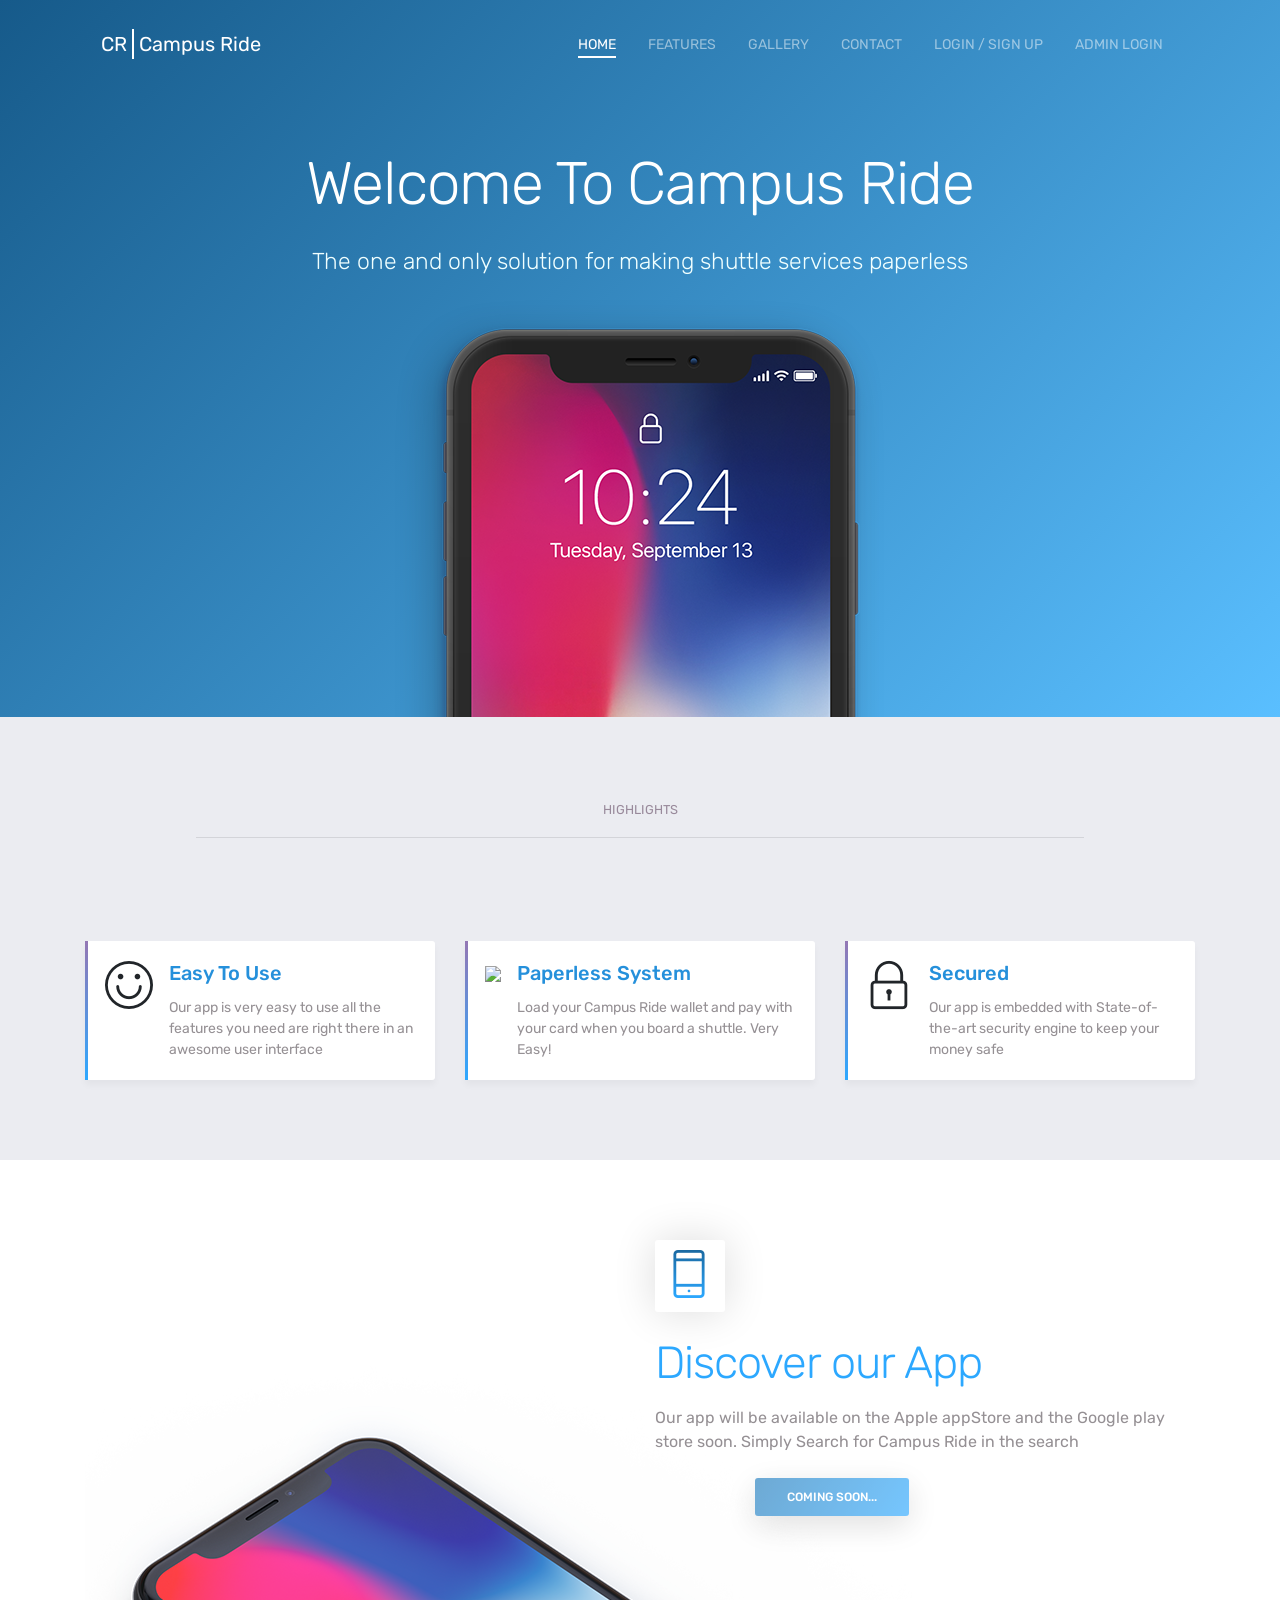
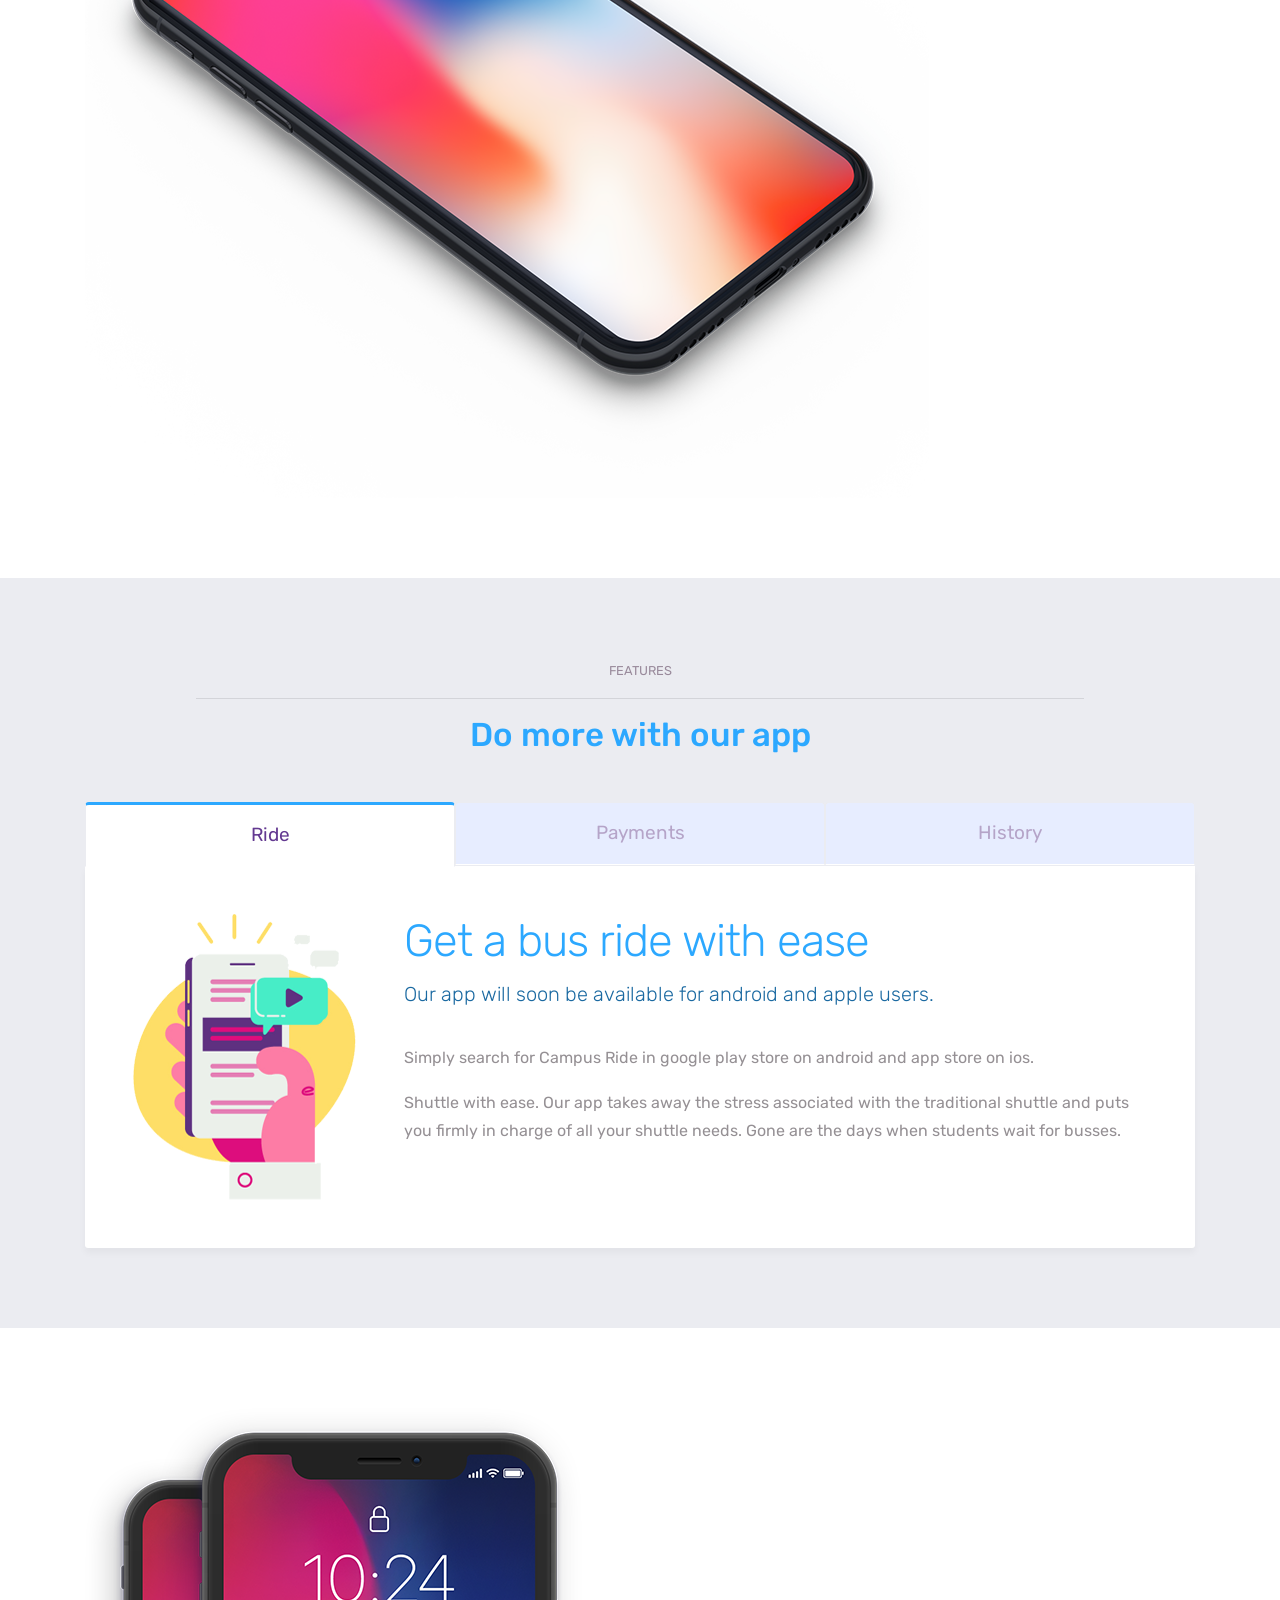
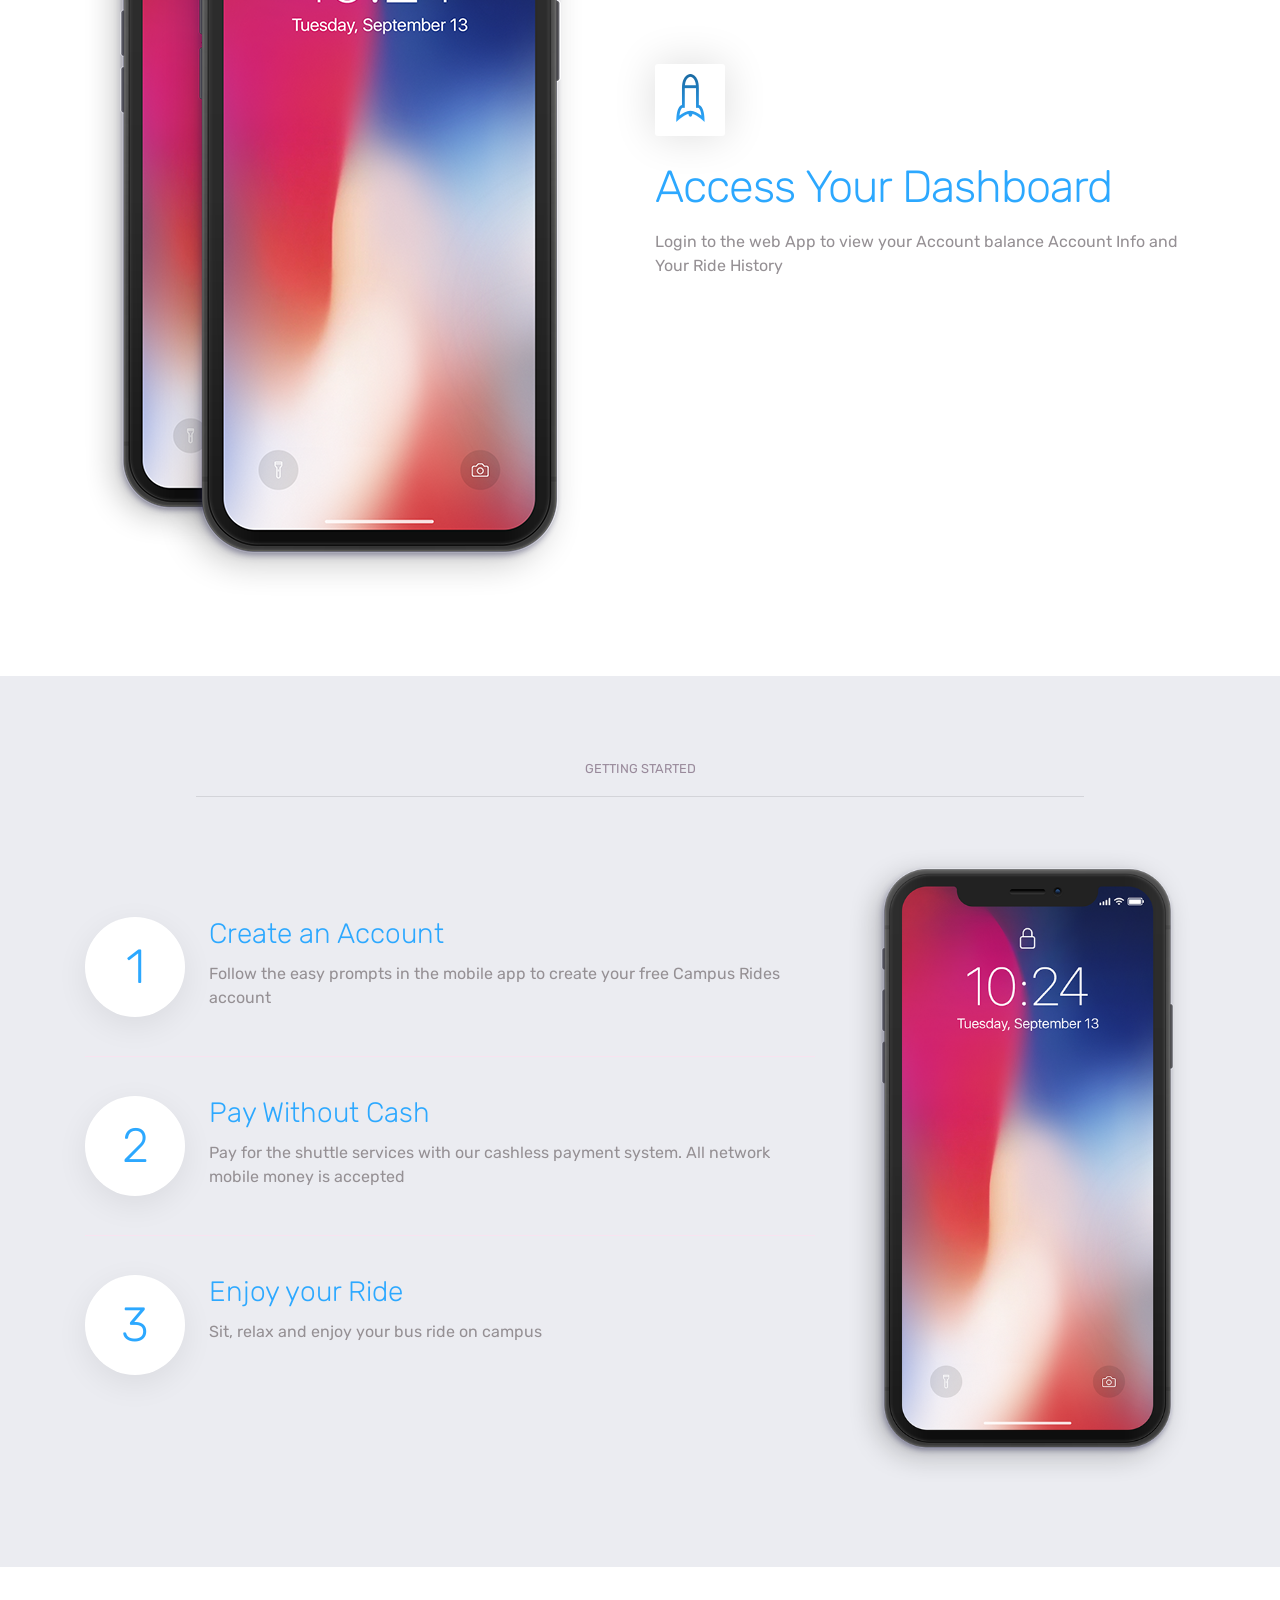
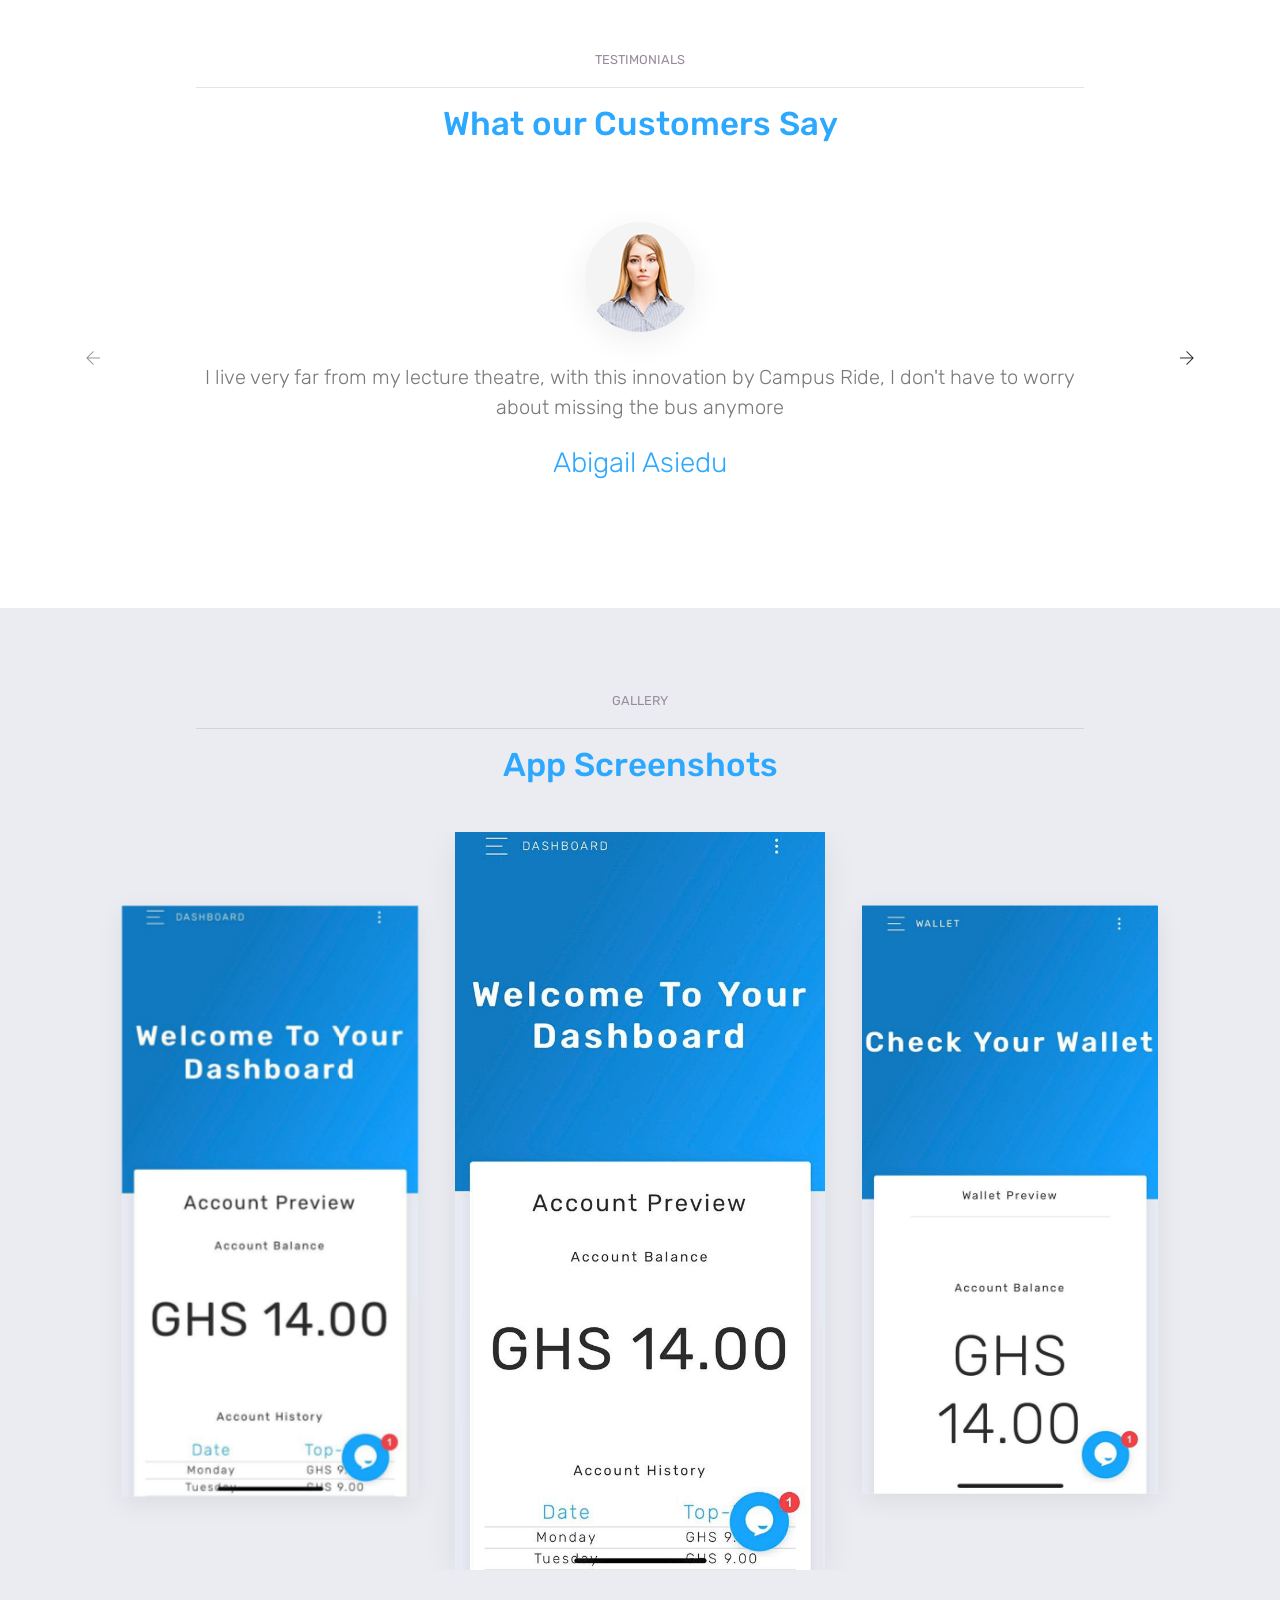
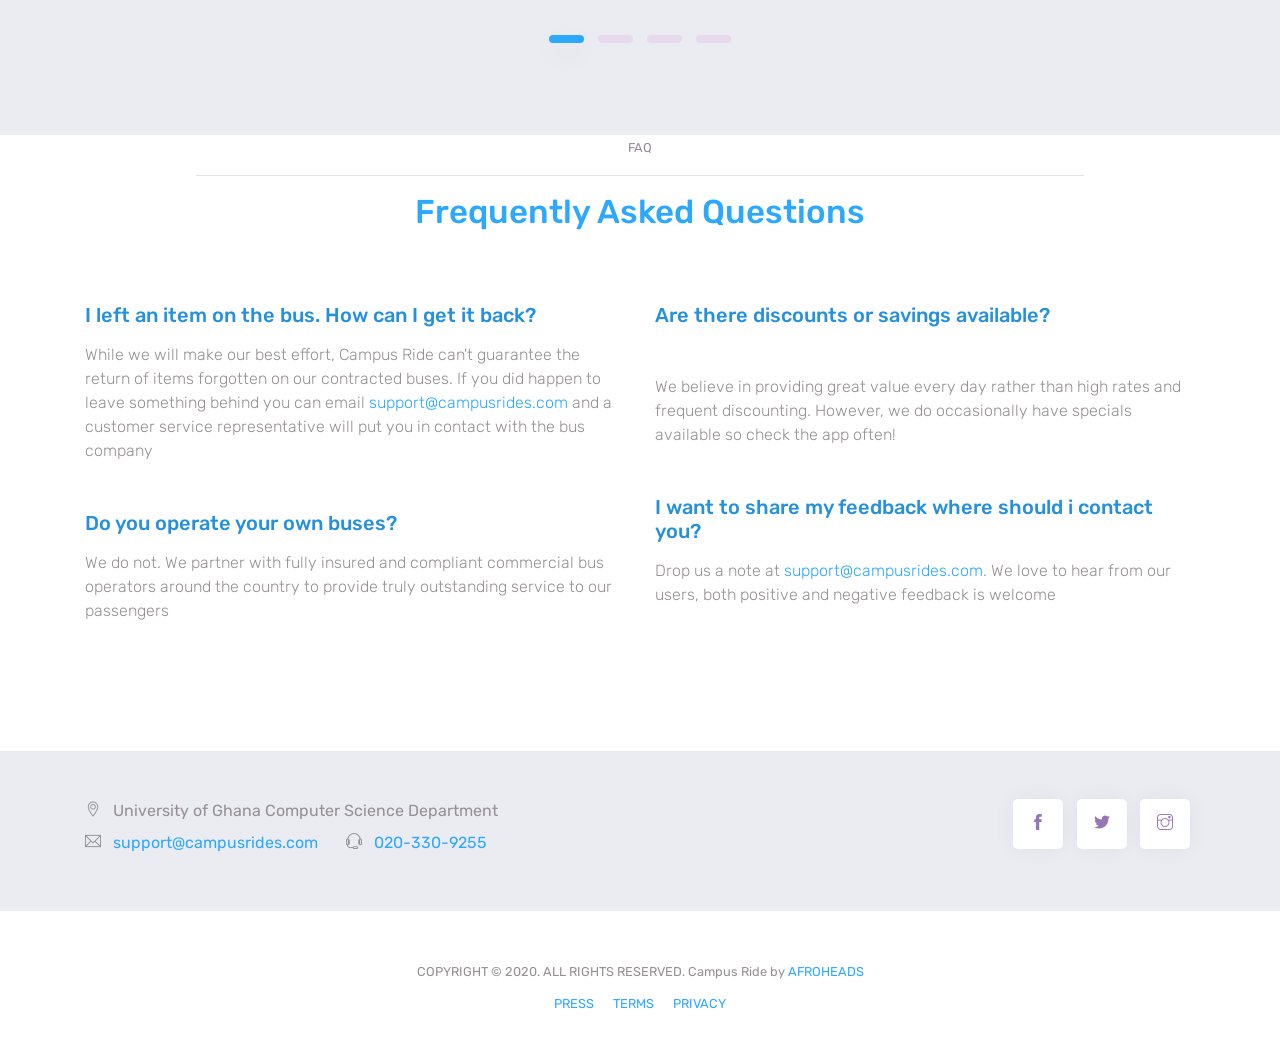
==== commit bba9af7b: "animations added" ====
--- a/index.html
+++ b/index.html
@@ -9,7 +9,7 @@
     <meta name="viewport" content="width=device-width, initial-scale=1, shrink-to-fit=no">
     <meta name="description" content="Campus Ride - Cashless Shuttle Service">
 
-
+    <link rel="stylesheet" href="https://unpkg.com/aos@next/dist/aos.css" />
     <!-- Font -->
     <link rel="dns-prefetch" href="//fonts.googleapis.com">
     <link href="https://fonts.googleapis.com/css?family=Rubik:300,400,500" rel="stylesheet">
@@ -25,6 +25,12 @@
     <!-- Fontawesome CSS -->
     <link rel="stylesheet" type="text/css" href="https://maxcdn.bootstrapcdn.com/font-awesome/4.4.0/css/font-awesome.min.css">
     <link rel="stylesheet" href="css/cssanimation.min.css">
+    <script type="text/javascript" src="js/scrolly.min.js"></script>
+    <script type="text/javascript">
+        window.onload = function() {
+            scrolly();
+        };
+    </script>
     <!--Start of Tawk.to Script-->
     <script type="text/javascript">
         var Tawk_API = Tawk_API || {},
@@ -78,7 +84,7 @@
             <h1 class="cssanimation fadeInRight">Welcome To Campus Ride</h1>
             <p class="tagline cssanimation blurIn" style="color: azure;">The one and only solution for making shuttle services paperless</p>
         </div>
-        <div class="img-holder mt-3"><img src="images/iphonex.png" class="cssanimation fadeInBottom" alt="phone" class="img-fluid" style="border: 0; "></div>
+        <div class="img-holder mt-3"><img src="images/iphonex.png" alt="phone" class="img-fluid cssanimation moveFromBottom" style="border: 0; width: 500px; "></div>
     </header>
 
     <div class="section light-bg" id="features">
@@ -89,13 +95,13 @@
             <div class="section-title">
                 <small>HIGHLIGHTS</small>
                 <hr style="width: 80%;">
-                <h3>All The Features You Need</h3>
+                <h3 data-aos="zoom-in">All The Features You Need</h3>
             </div>
 
 
             <div class="row">
                 <div class="col-12 col-lg-4">
-                    <div class="card features">
+                    <div class="card features" data-aos="fade-left">
                         <div class="card-body">
                             <div class="media">
                                 <span class="ti-face-smile  ti-3x mr-3"></span>
@@ -108,7 +114,7 @@
                     </div>
                 </div>
                 <div class="col-12 col-lg-4">
-                    <div class="card features">
+                    <div class="card features" data-aos="fade-right">
                         <div class="card-body">
                             <div class="media">
                                 <span class=" mr-3"><img src="https://img.icons8.com/cotton/64/000000/mobile-payment--v3.png"></span>
@@ -121,7 +127,7 @@
                     </div>
                 </div>
                 <div class="col-12 col-lg-4">
-                    <div class="card features">
+                    <div class="card features" data-aos="fade-left">
                         <div class="card-body">
                             <div class="media">
                                 <span class="ti-lock  ti-3x mr-3"></span>
@@ -146,14 +152,14 @@
         <div class="container">
             <div class="row">
                 <div class="col-lg-6 offset-lg-6">
-                    <div class="box-icon"><span class="ti-mobile gradient-fill ti-3x"></span></div>
-                    <h2>Discover our App</h2>
-                    <p class="mb-4"> Our app will be available on the Apple appStore and the Google play store soon. Simply Search for Campus Ride in the search</p>
-                    <a href="#discover" class="btn btn-primary disabled">Coming Soon...</a>
+                    <div class="box-icon" data-aos="fade-left"><span class="ti-mobile gradient-fill ti-3x"></span></div>
+                    <h2 data-aos="fade-up">Discover our App</h2>
+                    <p class="mb-4" data-aos="fade-up" data-aos-duration="1000"> Our app will be available on the Apple appStore and the Google play store soon. Simply Search for Campus Ride in the search</p>
+                    <a href="#discover" data-aos="fade-left" data-aos-duration="1000" class="btn btn-primary disabled">Coming Soon...</a>
                 </div>
             </div>
             <div class="perspective-phone">
-                <img src="images/perspective.png" alt="perspective phone" class="img-fluid">
+                <img src="images/perspective.png" data-aos="fade-right" alt="perspective phone" class="img-fluid">
             </div>
         </div>
 
@@ -166,7 +172,7 @@
             <div class="section-title">
                 <small>FEATURES</small>
                 <hr style="width: 80%;">
-                <h3>Do more with our app</h3>
+                <h3 data-aos="zoom-in">Do more with our app</h3>
             </div>
 
             <ul class="nav nav-tabs nav-justified" role="tablist">
@@ -183,8 +189,8 @@
             <div class="tab-content">
                 <div class="tab-pane fade show active" id="bus_rides">
                     <div class="d-flex flex-column flex-lg-row">
-                        <img src="images/graphic.png" alt="graphic" class="img-fluid rounded align-self-start mr-lg-5 mb-5 mb-lg-0">
-                        <div>
+                        <img src="images/graphic.png" data-aos="fade-right" alt="graphic" class="img-fluid rounded align-self-start mr-lg-5 mb-5 mb-lg-0">
+                        <div data-aos="fade-up" data-aos-duration="1000">
                             <h2>Get a bus ride with ease</h2>
                             <p class="lead">Our app will soon be available for android and apple users. </p>
                             <p>Simply search for Campus Ride in google play store on android and app store on ios.
@@ -196,20 +202,20 @@
                 </div>
                 <div class="tab-pane fade" id="payments">
                     <div class="d-flex flex-column flex-lg-row">
-                        <div>
+                        <div data-aos="fade-up" data-aos-duration="1000">
                             <h2>Mobile money is accepted from all networks</h2>
                             <p class="lead"> Pay for shuttle service without cash
                             </p>
                             <p> Pay for all your rides on campus without paying with physical cash. Just board the bus scan the payment Qr code and you are good to go.Login to checkout our web wallet and Qr code payment feature
                             </p>
                         </div>
-                        <img src="images/index2.jfif" alt="graphic" class="img-fluid rounded align-self-start mr-lg-5 mb-5 mb-lg-0">
+                        <img data-aos="fade-left" src="images/index2.jfif" alt="graphic" class="img-fluid rounded align-self-start mr-lg-5 mb-5 mb-lg-0">
                     </div>
                 </div>
                 <div class="tab-pane fade" id="history">
                     <div class="d-flex flex-column flex-lg-row">
-                        <img src="images/graphic.png" alt="graphic" class="img-fluid rounded align-self-start mr-lg-5 mb-5 mb-lg-0">
-                        <div>
+                        <img data-aos="fade-right" src="images/graphic.png" alt="graphic" class="img-fluid rounded align-self-start mr-lg-5 mb-5 mb-lg-0">
+                        <div data-aos="fade-up" data-aos-duration="1000">
                             <h2>Get to know your ride history</h2>
                             <p class="lead">Every ride counts, all your rides with us are available from day one till date . </p>
                             <p> Get to know your Ride History</p>
@@ -230,14 +236,14 @@
         <div class="container">
             <div class="row">
                 <div class="col-md-6">
-                    <img src="images/dualphone.png" alt="dual phone" class="img-fluid">
+                    <img data-aos="fade-right" src="images/dualphone.png" alt="dual phone" class="img-fluid">
                 </div>
                 <div class="col-md-6 d-flex align-items-center">
                     <div>
-                        <div class="box-icon"><span class="ti-rocket gradient-fill ti-3x"></span></div>
-                        <h2>Access Your Dashboard</h2>
-                        <p class="mb-4">Login to the web App to view your Account balance Account Info and Your Ride History</p>
-                        <a href="./login form/user login.html" class="btn btn-primary">Login</a></div>
+                        <div class="box-icon" data-aos="fade-left"><span class="ti-rocket gradient-fill ti-3x"></span></div>
+                        <h2 data-aos="fade-up">Access Your Dashboard</h2>
+                        <p class="mb-4" data-aos="fade-up" data-aos-duration="1000">Login to the web App to view your Account balance Account Info and Your Ride History</p>
+                        <a data-aos="fade-right" data-aos-duration="1000" href="./login form/user login.html" class="btn btn-primary">Login</a></div>
                 </div>
             </div>
 
@@ -259,30 +265,30 @@
                 <div class="col-md-8 d-flex align-items-center">
                     <ul class="list-unstyled ui-steps">
                         <li class="media">
-                            <div class="circle-icon mr-4">1</div>
+                            <div data-aos="fade-right" data-aos-duration="400" class="circle-icon mr-4">1</div>
                             <div class="media-body">
-                                <h5>Create an Account</h5>
-                                <p>Follow the easy prompts in the mobile app to create your free Campus Rides account </p>
+                                <h5 data-aos="fade-up">Create an Account</h5>
+                                <p data-aos="fade-up" data-aos-duration="1000">Follow the easy prompts in the mobile app to create your free Campus Rides account </p>
                             </div>
                         </li>
                         <li class="media my-4">
-                            <div class="circle-icon mr-4">2</div>
+                            <div data-aos="fade-right" data-aos-duration="600" class="circle-icon mr-4">2</div>
                             <div class="media-body">
-                                <h5>Pay Without Cash</h5>
-                                <p>Pay for the shuttle services with our cashless payment system. All network mobile money is accepted</p>
+                                <h5 data-aos="fade-up">Pay Without Cash</h5>
+                                <p data-aos="fade-up" data-aos-duration="1000">Pay for the shuttle services with our cashless payment system. All network mobile money is accepted</p>
                             </div>
                         </li>
                         <li class="media">
-                            <div class="circle-icon mr-4">3</div>
+                            <div data-aos="fade-right" data-aos-duration="800" class="circle-icon mr-4">3</div>
                             <div class="media-body">
-                                <h5>Enjoy your Ride</h5>
-                                <p>Sit, relax and enjoy your bus ride on campus </p>
+                                <h5 data-aos="fade-up">Enjoy your Ride</h5>
+                                <p data-aos="fade-up" data-aos-duration="1000">Sit, relax and enjoy your bus ride on campus </p>
                             </div>
                         </li>
                     </ul>
                 </div>
                 <div class="col-md-4">
-                    <img src="images/iphonex.png" alt="iphone" class="img-fluid">
+                    <img data-aos="fade-left" src="images/iphonex.png" alt="iphone" class="img-fluid">
                 </div>
 
             </div>
@@ -298,34 +304,34 @@
             <div class="section-title">
                 <small>TESTIMONIALS</small>
                 <hr style="width: 80%;">
-                <h3>What our Customers Say</h3>
+                <h3 data-aos="zoom-in">What our Customers Say</h3>
             </div>
 
             <div class="testimonials owl-carousel">
                 <div class="testimonials-single">
-                    <img src="images/client.png" alt="client" class="client-img">
-                    <blockquote class="blockquote">
+                    <img data-aos="fade-right" src="images/client.png" alt="client" class="client-img">
+                    <blockquote data-aos="fade-left" class="blockquote">
                         I live very far from my lecture theatre, with this innovation by Campus Ride, I don't have to worry about missing the bus anymore
 
                     </blockquote>
-                    <h5 class="mt-4 mb-2">Abigail Asiedu</h5>
-                    <p class="text-primary">University Of Ghana</p>
+                    <h5 class="mt-4 mb-2" data-aos="fade-up">Abigail Asiedu</h5>
+                    <p class="text-primary" data-aos="fade-up" data-aos-duration="800">University Of Ghana</p>
                 </div>
                 <div class="testimonials-single">
-                    <img src="images/client.png" alt="client" class="client-img">
-                    <blockquote class="blockquote">
+                    <img data-aos="fade-right" src="images/client.png" alt="client" class="client-img">
+                    <blockquote data-aos="fade-left" class="blockquote">
                         Hurray!!! Good bye to waiting for busses.
                     </blockquote>
-                    <h5 class="mt-4 mb-2">Michael Eghan</h5>
-                    <p class="text-primary">University Of Cape Coast</p>
+                    <h5 class="mt-4 mb-2" data-aos="fade-up">Michael Eghan</h5>
+                    <p class="text-primary" data-aos="fade-up" data-aos-duration="800">University Of Cape Coast</p>
                 </div>
                 <div class="testimonials-single">
-                    <img src="images/client.png" alt="client" class="client-img">
-                    <blockquote class="blockquote">
+                    <img data-aos="fade-right" src="images/client.png" alt="client" class="client-img">
+                    <blockquote data-aos="fade-left" class="blockquote">
                         Thanks to Campus Ride credit feature, I don't have to worry about not having enough money for buss rides.
                     </blockquote>
-                    <h5 class="mt-4 mb-2">Geoffery Debrah Darko</h5>
-                    <p class="text-primary">Accra Central University</p>
+                    <h5 class="mt-4 mb-2" data-aos="fade-up">Geoffery Debrah Darko</h5>
+                    <p class="text-primary" data-aos="fade-up" data-aos-duration="800">Accra Central University</p>
                 </div>
             </div>
 
@@ -340,7 +346,7 @@
             <div class="section-title">
                 <small>GALLERY</small>
                 <hr style="width: 80%;">
-                <h3>App Screenshots</h3>
+                <h3 data-aos="zoom-in">App Screenshots</h3>
             </div>
 
             <div class="img-gallery owl-carousel owl-theme" id="gallery">
@@ -367,22 +373,22 @@
             <div class="section-title">
                 <small>FAQ</small>
                 <hr style="width: 80%;">
-                <h3>Frequently Asked Questions</h3>
+                <h3 data-aos="zoom-in">Frequently Asked Questions</h3>
             </div>
 
             <div class="row pt-4">
                 <div class="col-md-6">
-                    <h4 class="mb-3">I left an item on the bus. How can I get it back?</h4>
-                    <p class="light-font mb-5"> While we will make our best effort, Campus Ride can't guarantee the return of items forgotten on our contracted buses. If you did happen to leave something behind you can email <a href="mailto:support@campusrides.com">support@campusrides.com</a>                        and a customer service representative will put you in contact with the bus company</p>
-                    <h4 class="mb-3">Do you operate your own buses?</h4>
-                    <p class="light-font mb-5"> We do not. We partner with fully insured and compliant commercial bus operators around the country to provide truly outstanding service to our passengers</p>
+                    <h4 class="mb-3" data-aos="fade-left">I left an item on the bus. How can I get it back?</h4>
+                    <p class="light-font mb-5" data-aos="fade-up" data-aos-duration="1000"> While we will make our best effort, Campus Ride can't guarantee the return of items forgotten on our contracted buses. If you did happen to leave something behind you can email <a href="mailto:support@campusrides.com">support@campusrides.com</a>                        and a customer service representative will put you in contact with the bus company</p>
+                    <h4 class="mb-3" data-aos="fade-right">Do you operate your own buses?</h4>
+                    <p class="light-font mb-5" data-aos="fade-up" data-aos-duration="1000"> We do not. We partner with fully insured and compliant commercial bus operators around the country to provide truly outstanding service to our passengers</p>
 
                 </div>
                 <div class="col-md-6">
-                    <h4 class="mb-3">Are there discounts or savings available?</h4>
-                    <p class="light-font mb-5">We believe in providing great value every day rather than high rates and frequent discounting. However, we do occasionally have specials available so check the app often! </p>
-                    <h4 class="mb-3">I want to share my feedback where should i contact you?</h4>
-                    <p class="light-font mb-5">Drop us a note at <a href="mailto:support@campusrides.com">support@campusrides.com</a>. We love to hear from our users, both positive and negative feedback is welcome </p>
+                    <h4 class="mb-5" data-aos="fade-left">Are there discounts or savings available?</h4>
+                    <p class="light-font mb-5" data-aos="fade-up" data-aos-duration="1000">We believe in providing great value every day rather than high rates and frequent discounting. However, we do occasionally have specials available so check the app often! </p>
+                    <h4 class="mb-3" data-aos="fade-right">I want to share my feedback where should i contact you?</h4>
+                    <p class="light-font mb-5" data-aos="fade-up" data-aos-duration="1000">Drop us a note at <a href="mailto:support@campusrides.com">support@campusrides.com</a>. We love to hear from our users, both positive and negative feedback is welcome </p>
 
                 </div>
             </div>
@@ -416,21 +422,21 @@
         <div class="container">
             <div class="row">
                 <div class="col-lg-6 text-center text-lg-left">
-                    <p class="mb-2"> <span class="ti-location-pin mr-2"></span> University of Ghana Computer Science Department</p>
+                    <p class="mb-2" data-aos="fade-right"> <span class="ti-location-pin mr-2"></span> University of Ghana Computer Science Department</p>
                     <div class=" d-block d-sm-inline-block">
-                        <p class="mb-2">
+                        <p class="mb-2" data-aos="fade-up">
                             <span class="ti-email mr-2"></span> <a class="mr-4" href="mailto:support@campusrides.com">support@campusrides.com</a>
                         </p>
                     </div>
                     <div class="d-block d-sm-inline-block">
-                        <p class="mb-0">
+                        <p class="mb-0" data-aos="fade-up">
                             <span class="ti-headphone-alt mr-2"></span> <a href="tel:0203309255">020-330-9255</a>
                         </p>
                     </div>
 
                 </div>
                 <div class="col-lg-6">
-                    <div class="social-icons">
+                    <div class="social-icons" data-aos="fade-left">
                         <a href="#"><span class="ti-facebook"></span></a>
                         <a href="#"><span class="ti-twitter-alt"></span></a>
                         <a href="#"><span class="ti-instagram"></span></a>
@@ -448,10 +454,14 @@
 
         <small>
             <a href="#" class="m-2">PRESS</a>
-            <a href="#" class="m-2">TERMS</a>
+            <a href="#" class="m-2" >TERMS</a>
             <a href="#" class="m-2">PRIVACY</a>
         </small>
     </footer>
+    <script src="https://unpkg.com/aos@next/dist/aos.js"></script>
+    <script>
+        AOS.init();
+    </script>
 
     <!-- jQuery and Bootstrap -->
     <script src="js/jquery-3.2.1.min.js"></script>
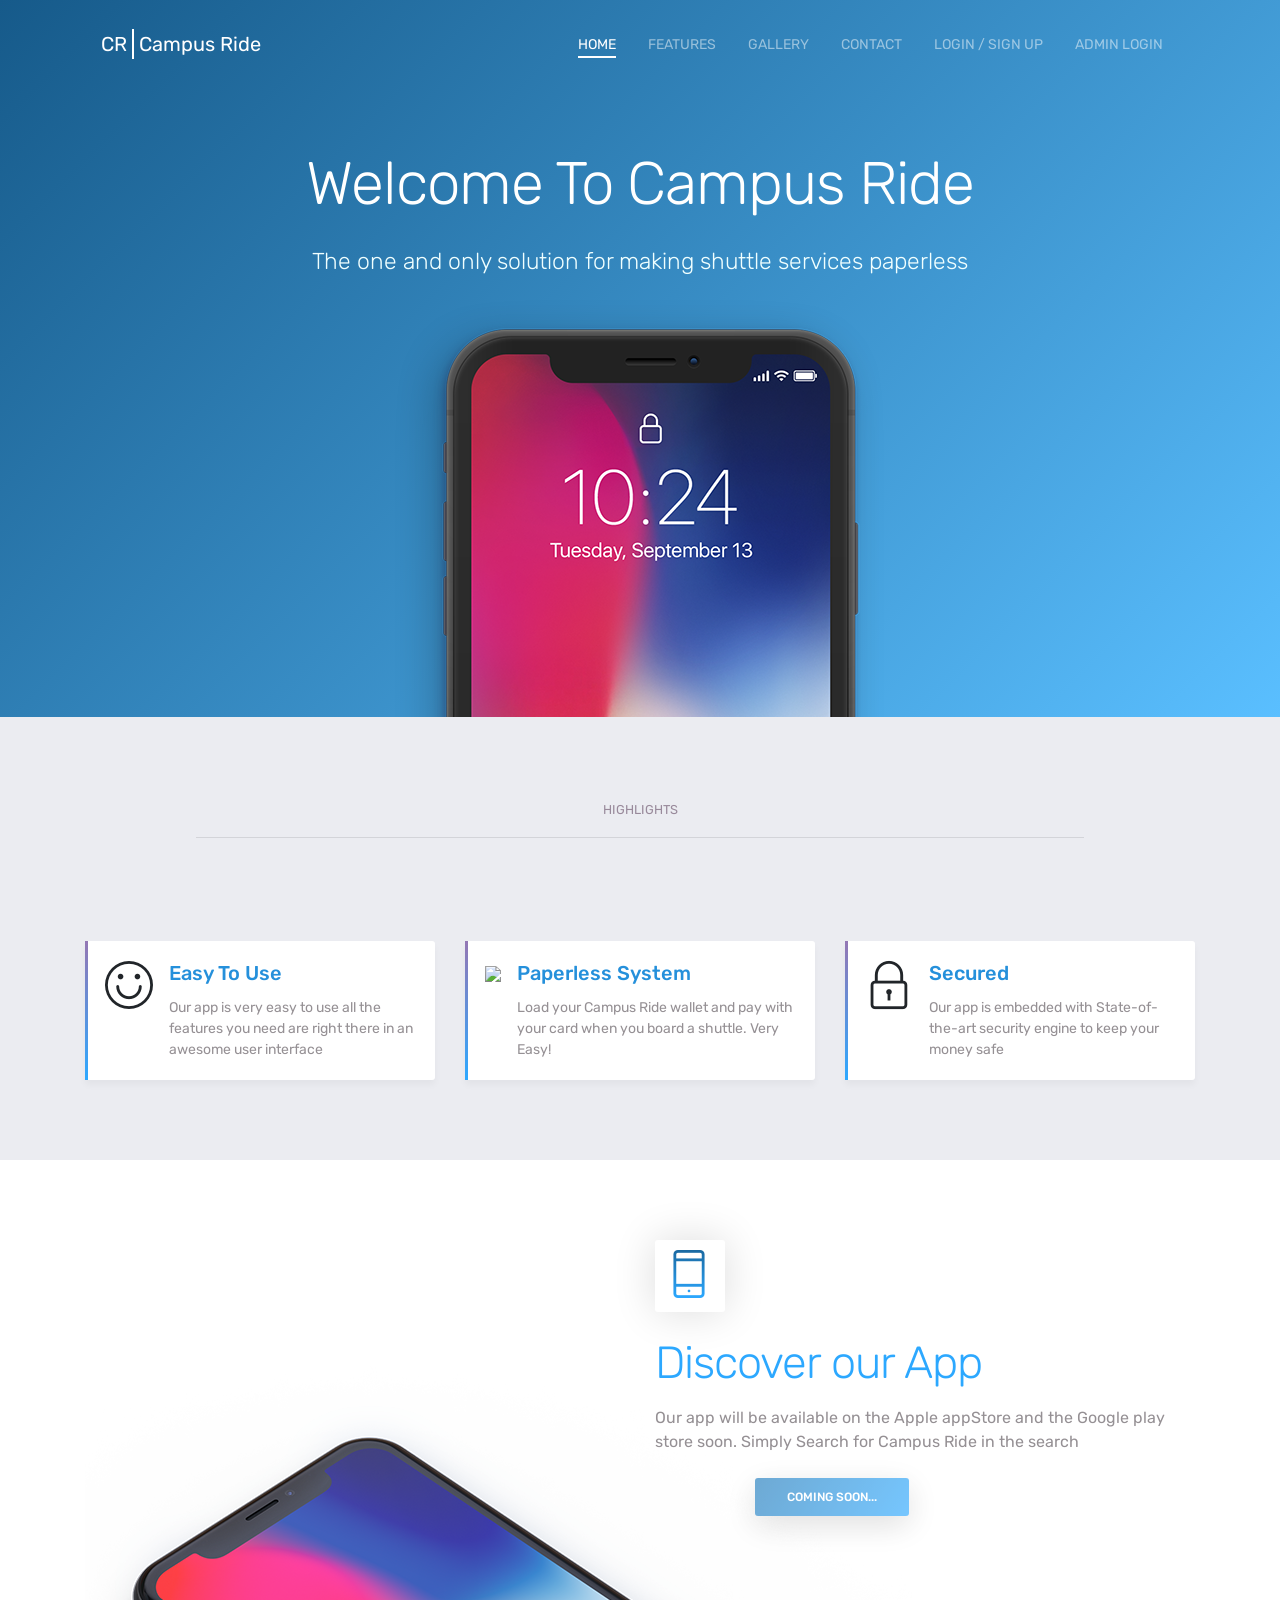
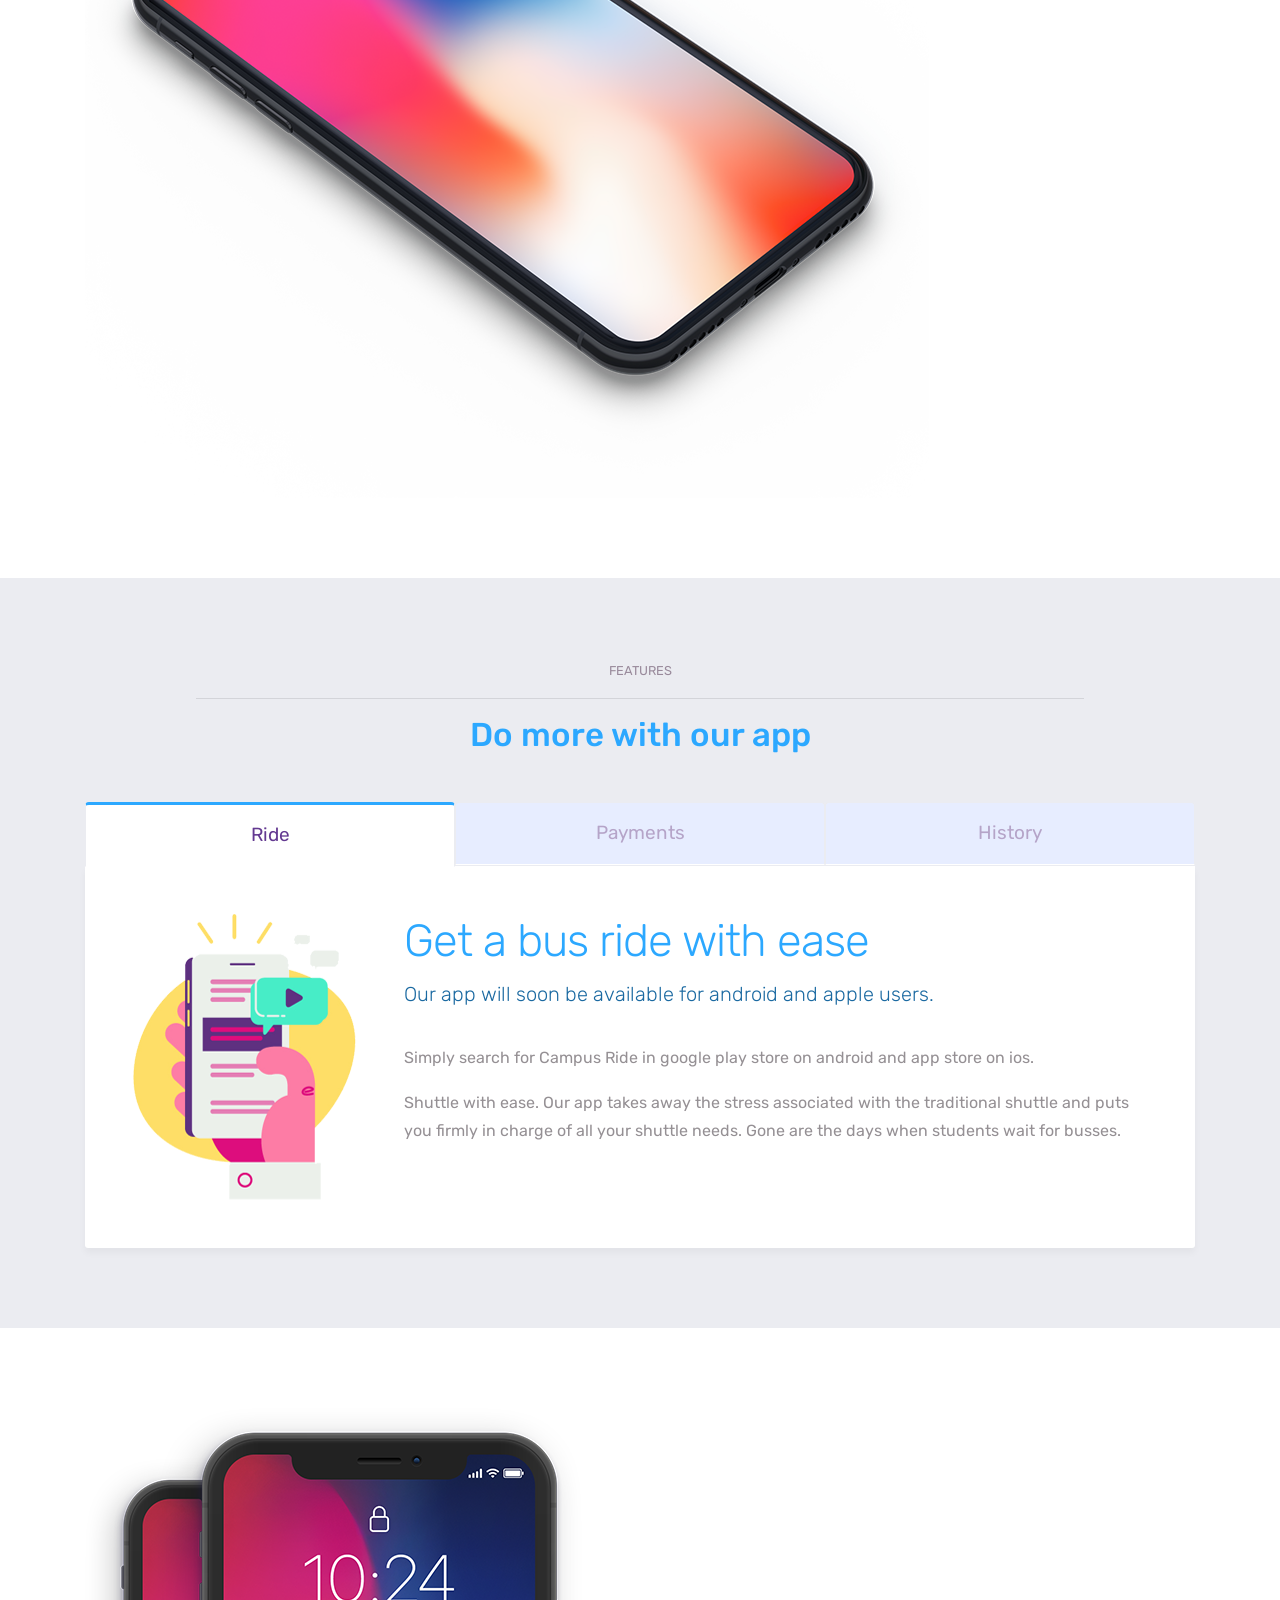
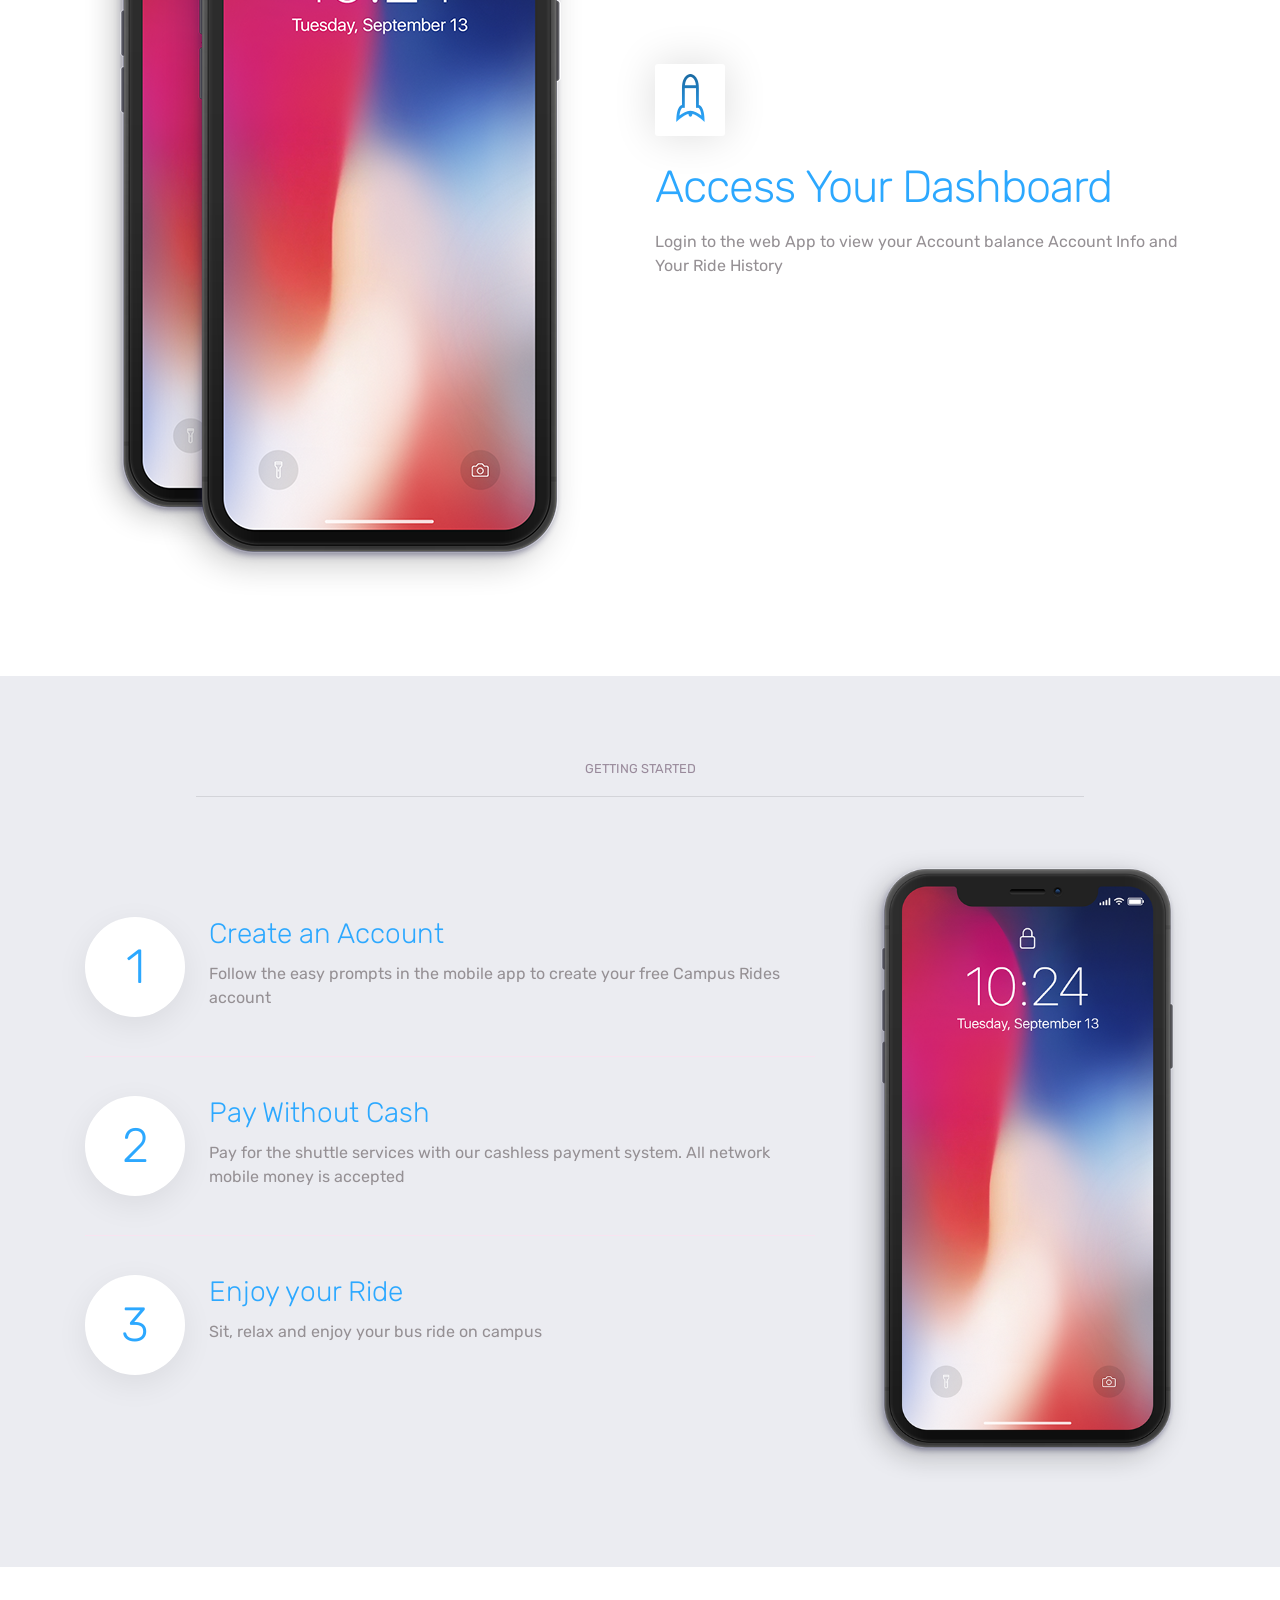
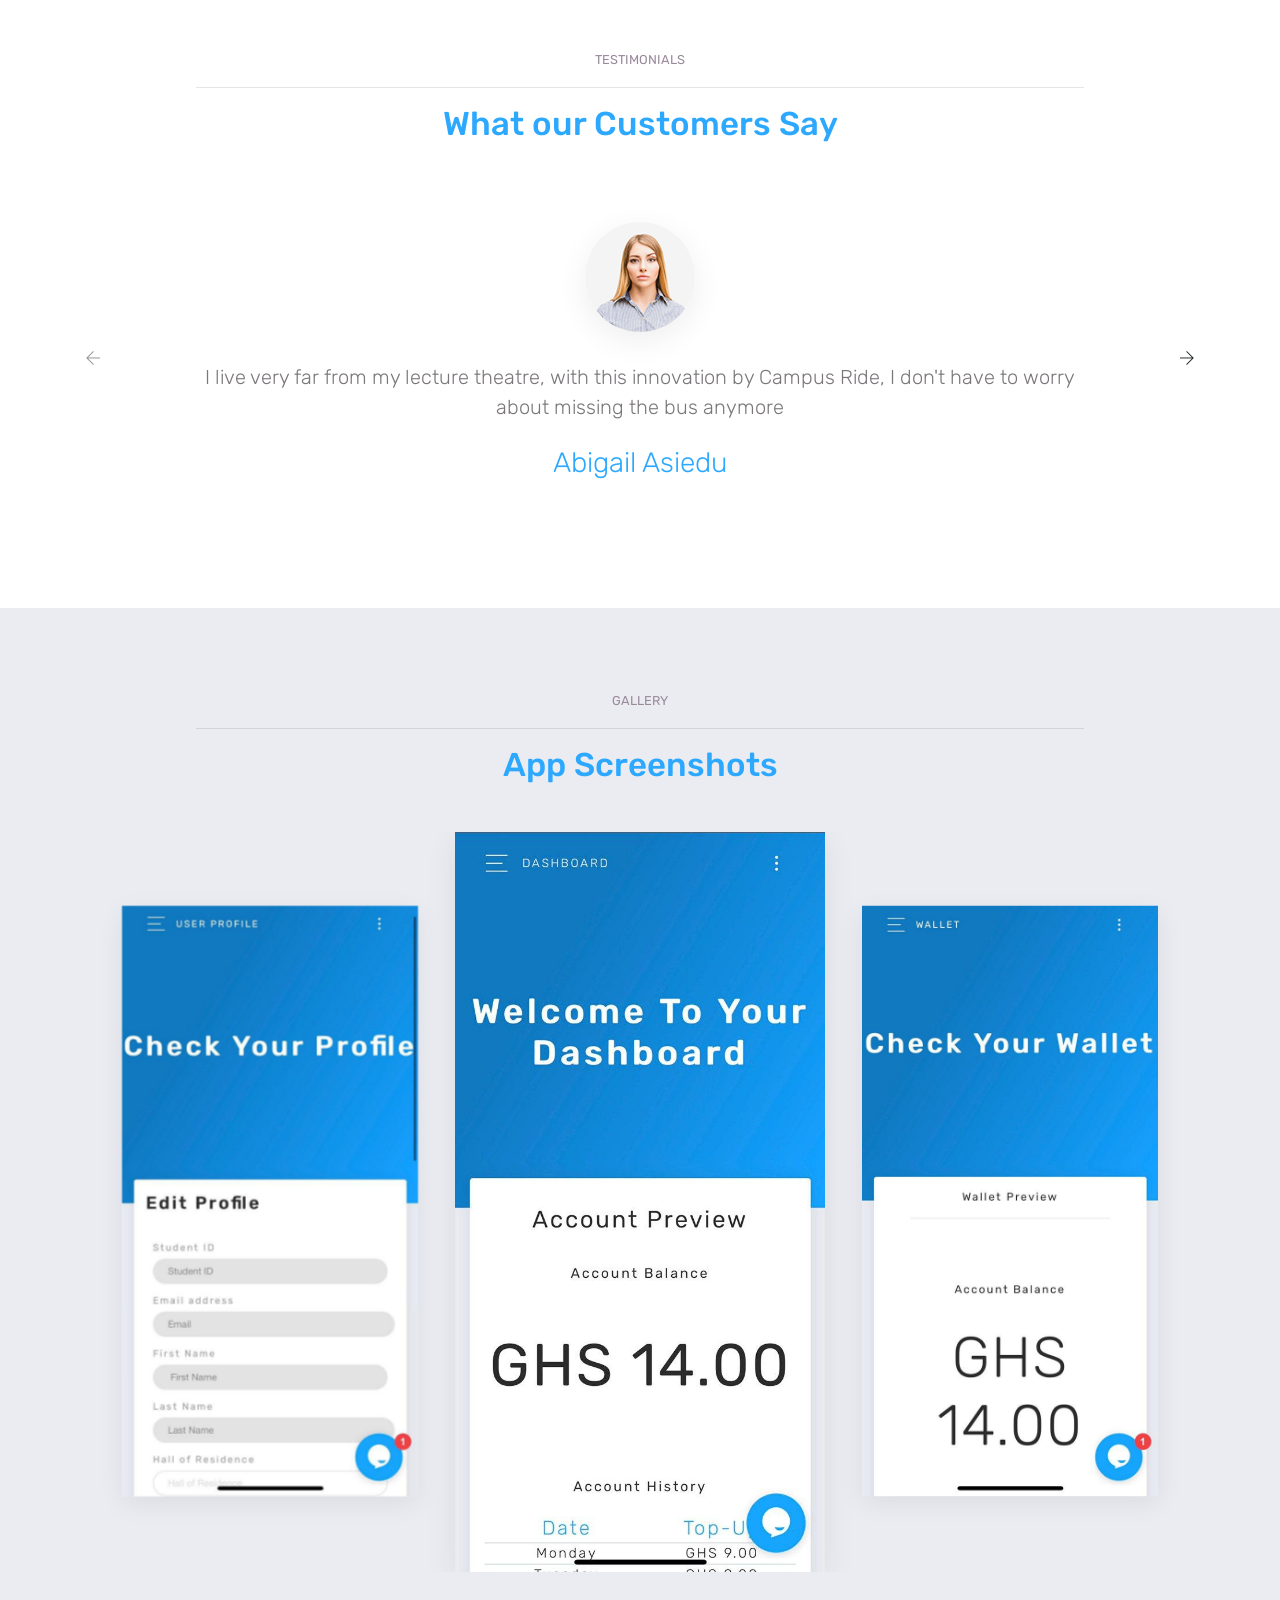
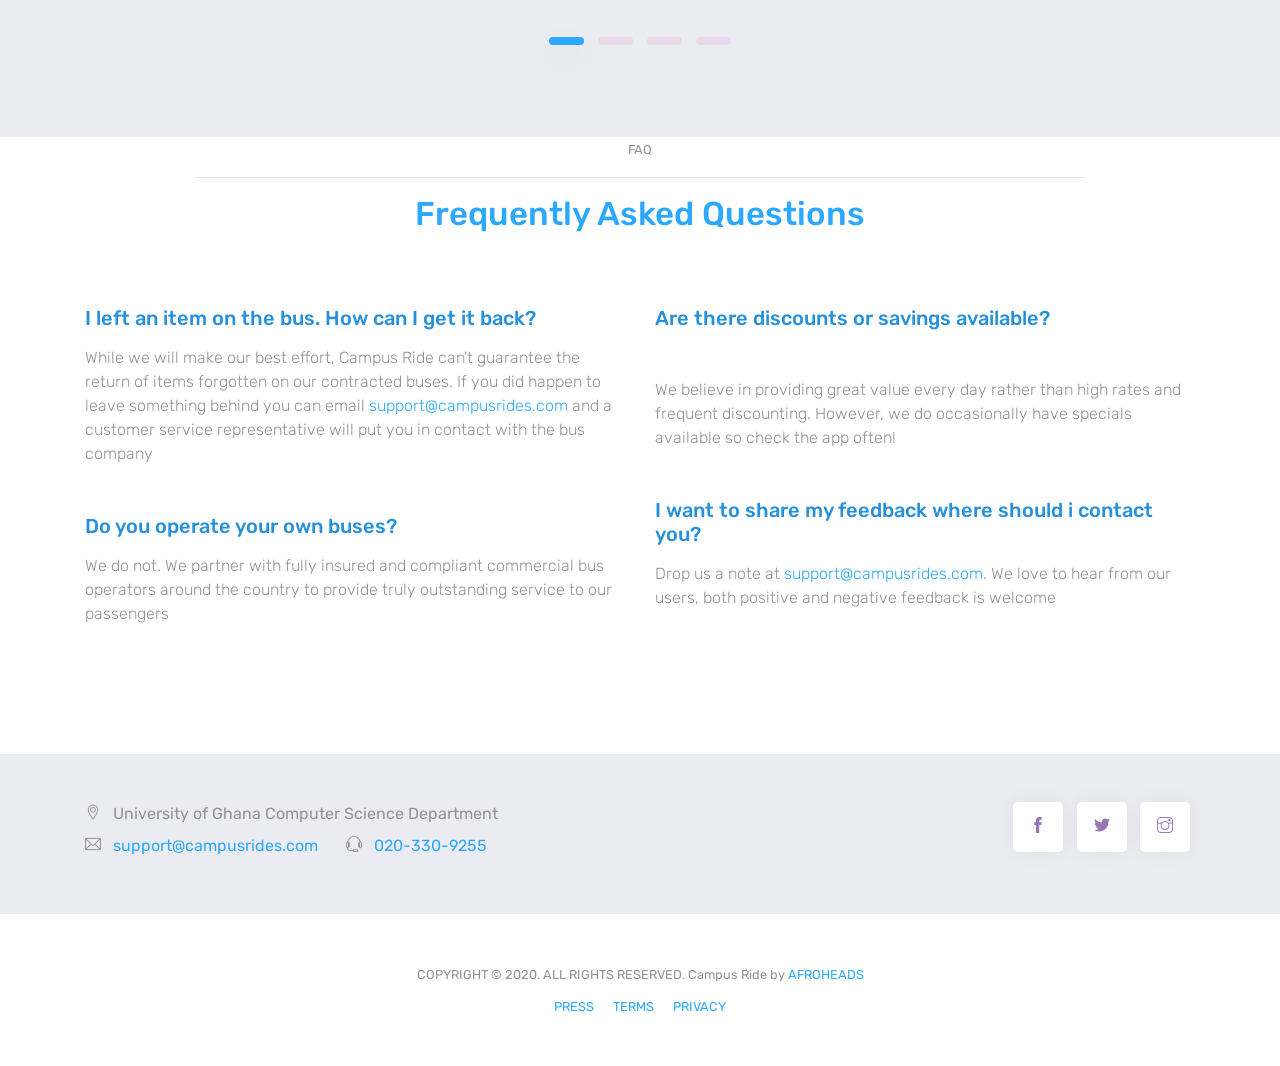
==== commit a30b0db2: "updated" ====
--- a/index.html
+++ b/index.html
@@ -350,10 +350,10 @@
             </div>
 
             <div class="img-gallery owl-carousel owl-theme" id="gallery">
-                <img src="images/Phone2.jpg" alt="image">
-                <img src="images/Phone3.jpg" alt="image">
-                <img src="images/Phone1.jpg" alt="image">
-                <img src="images/Phone2.jpg" alt="image">
+                <img src="images/dashp.jpg" alt="image">
+                <img src="images/walletp.jpg" alt="image">
+                <img src="images/paymentp.jpg" alt="image">
+                <img src="images/userp.jpg" alt="image">
             </div>
 
         </div>
